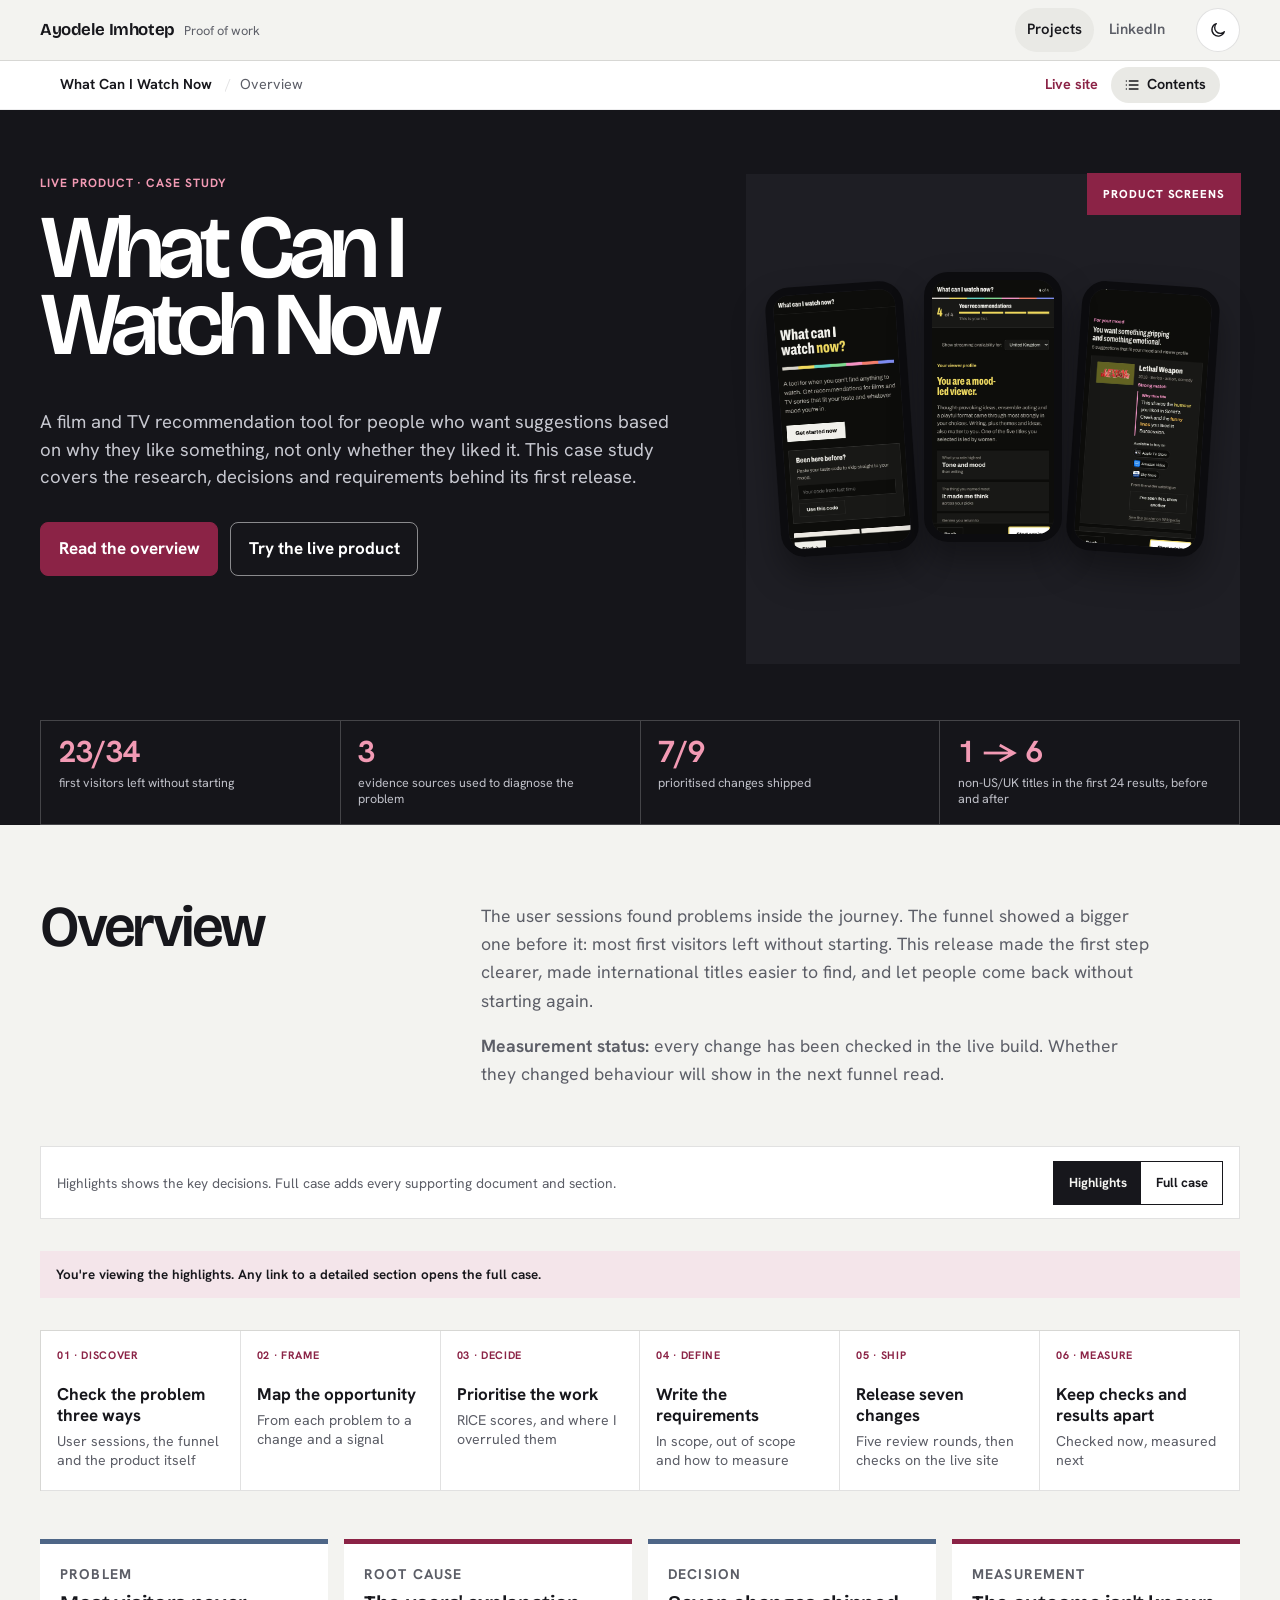
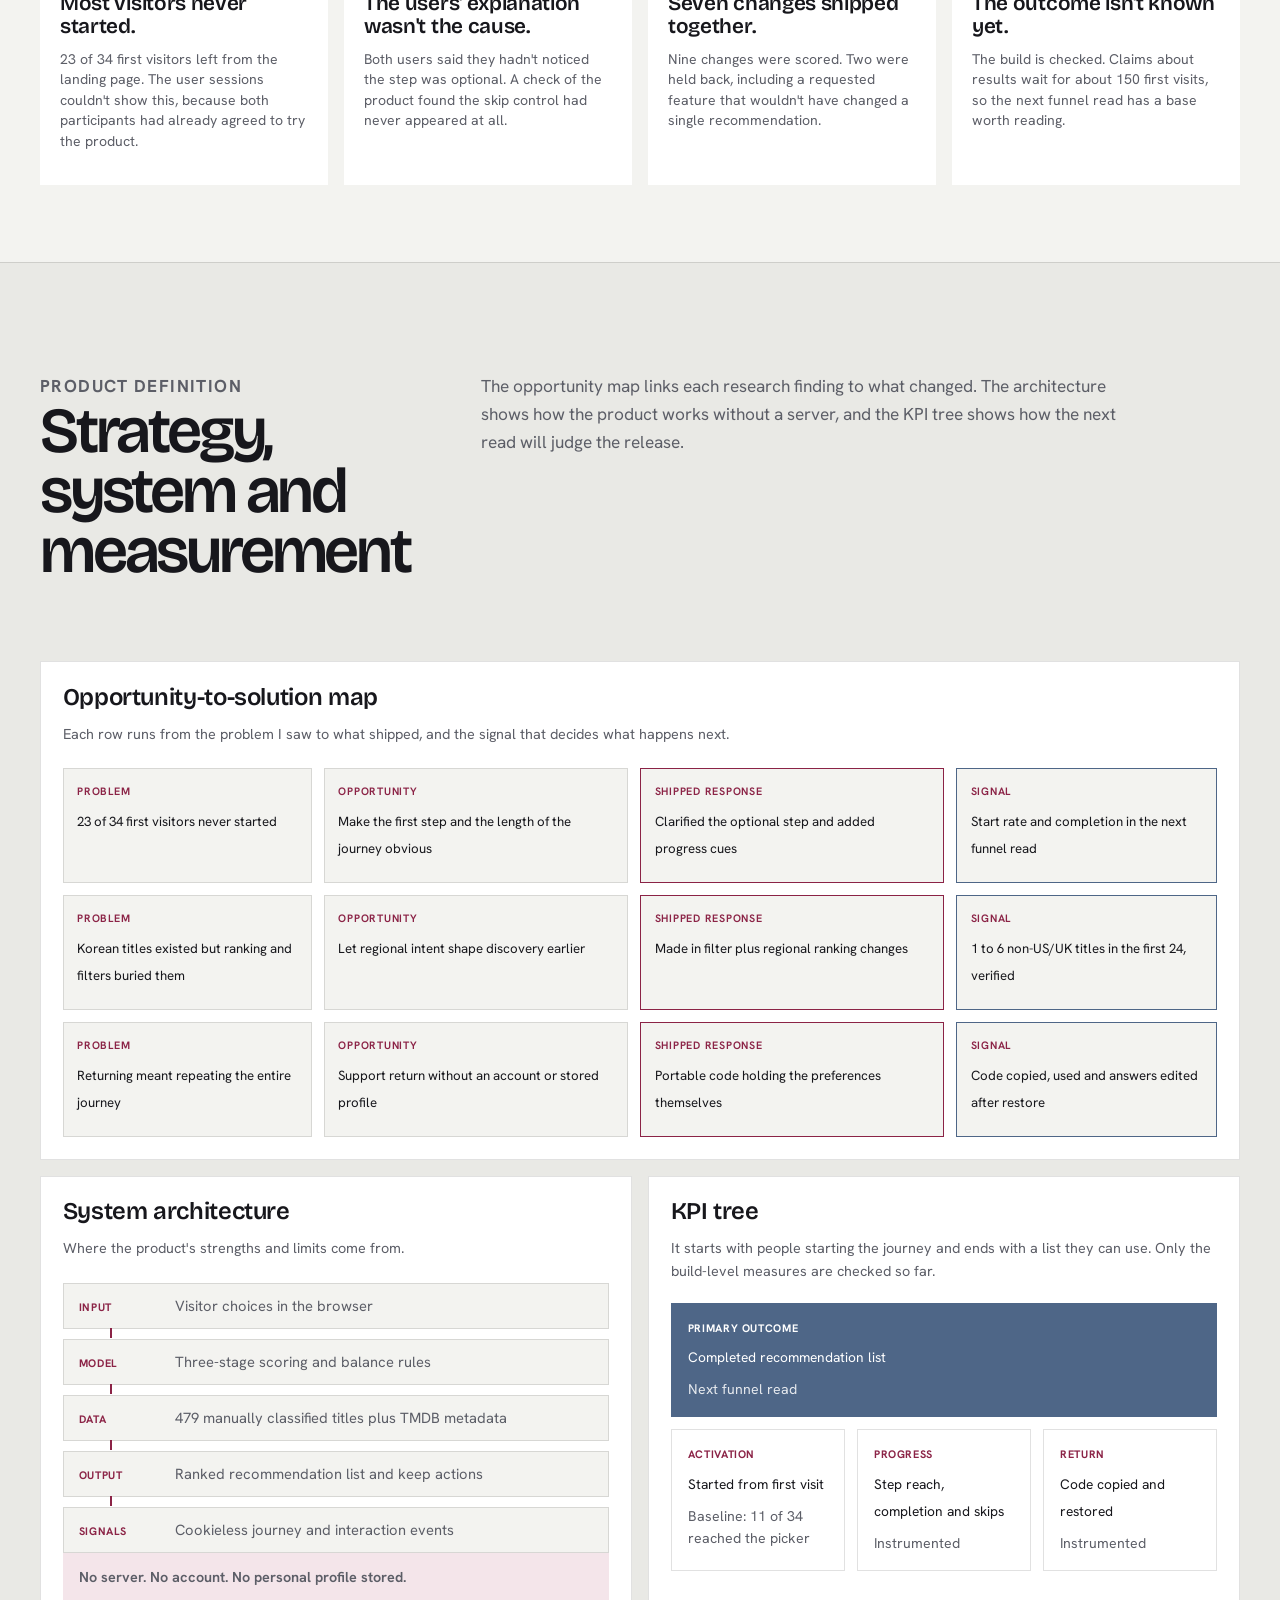
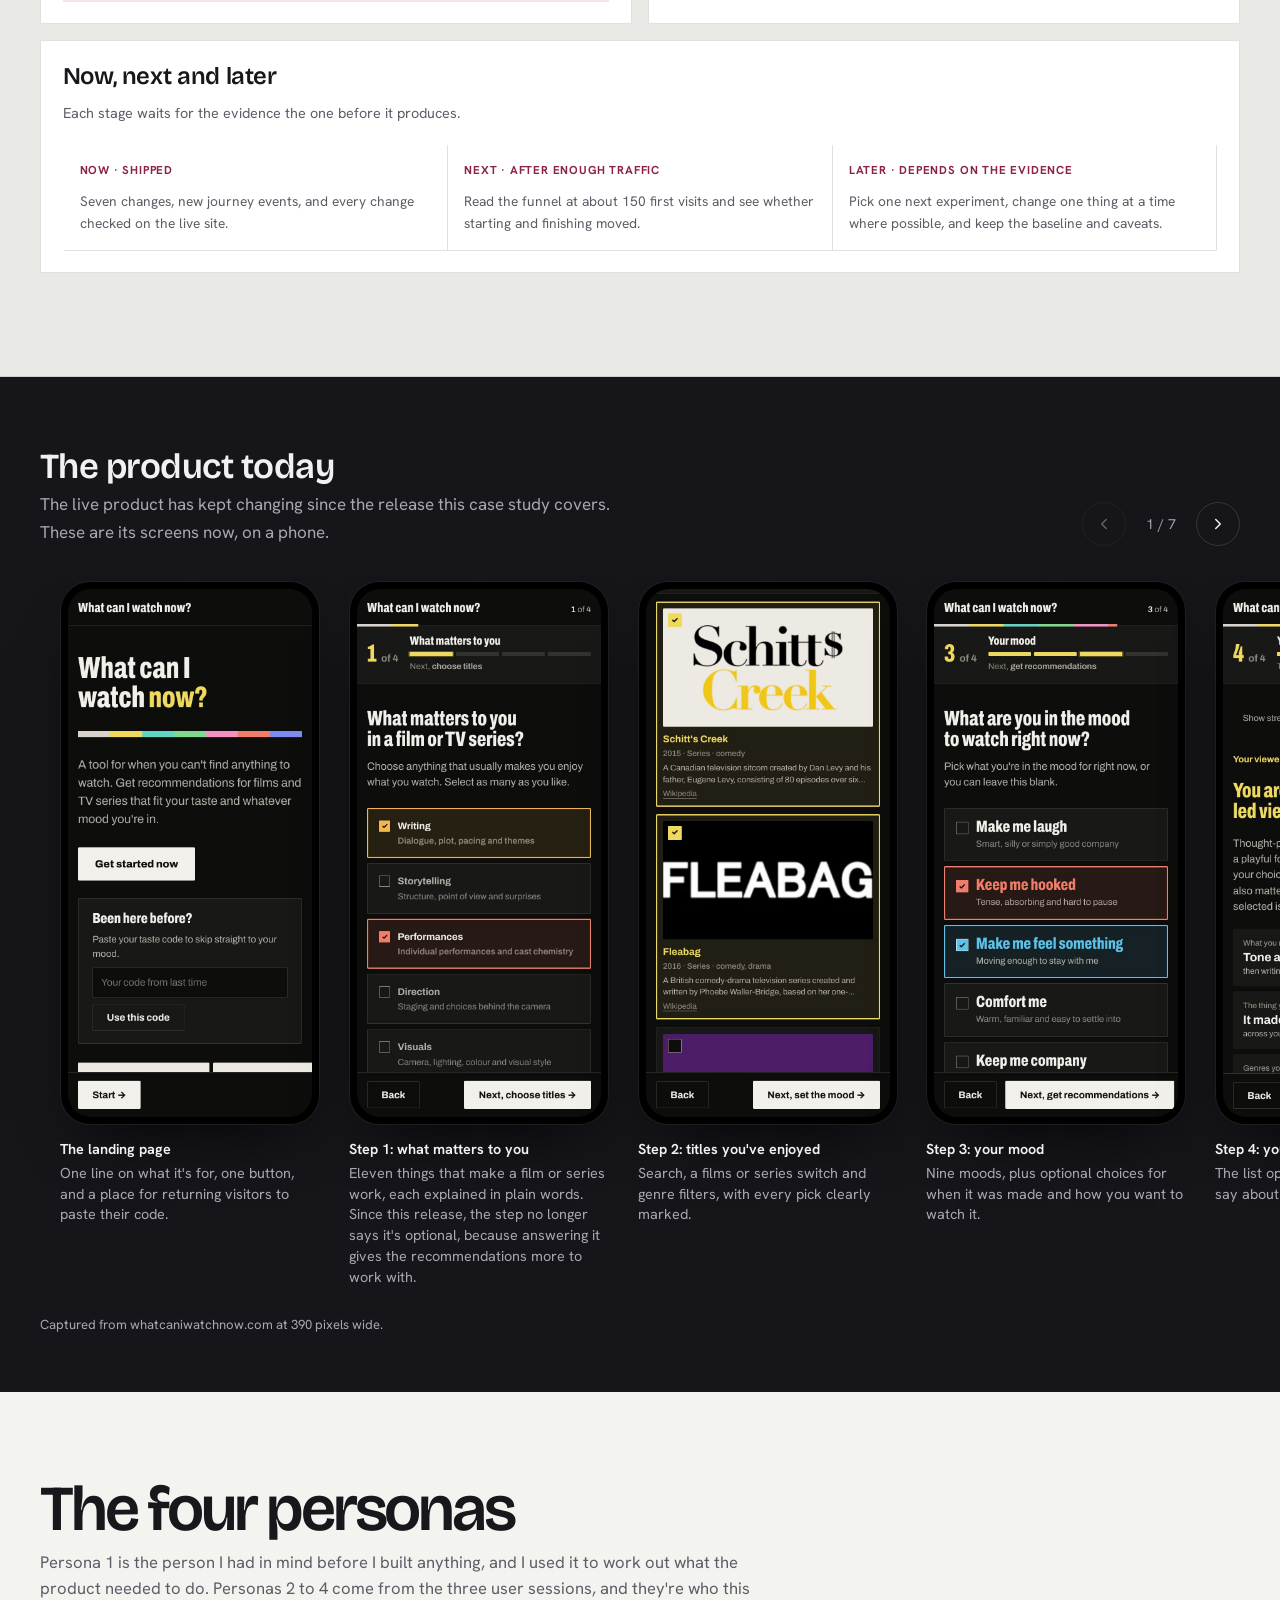
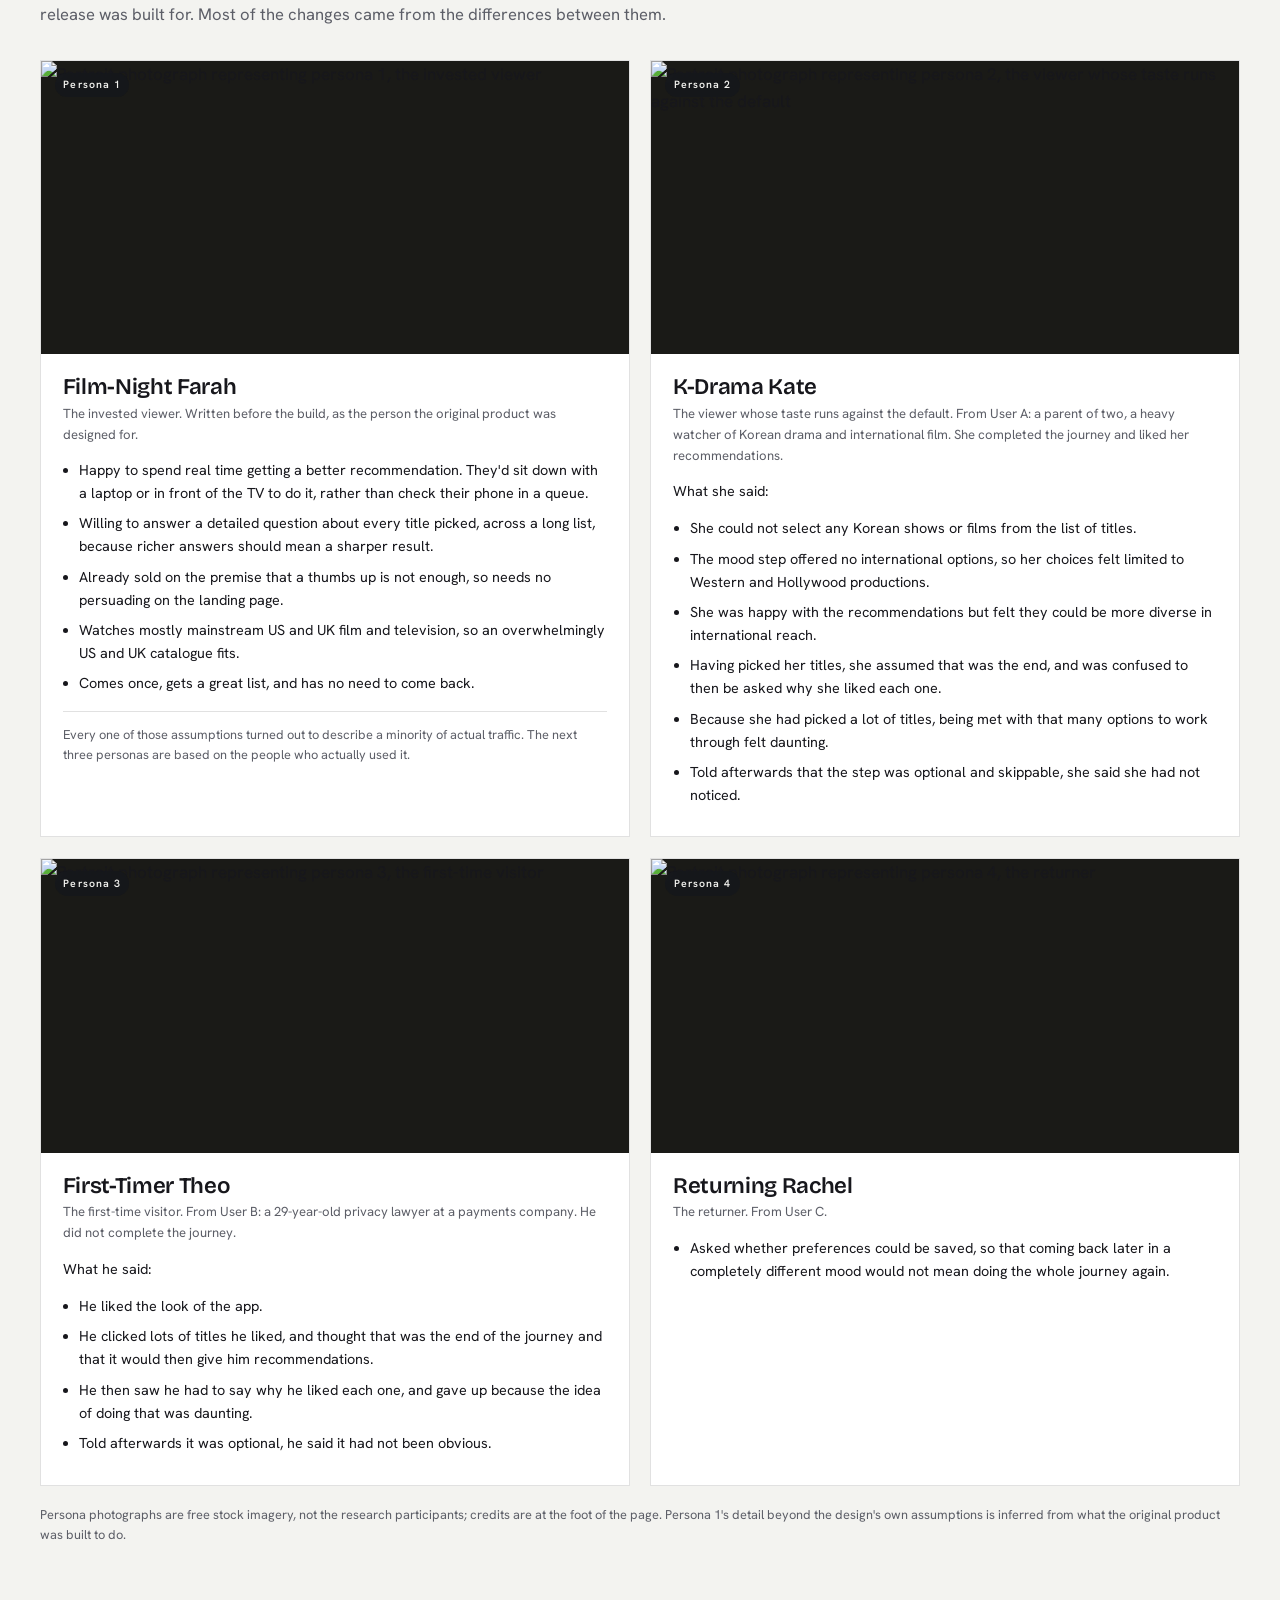
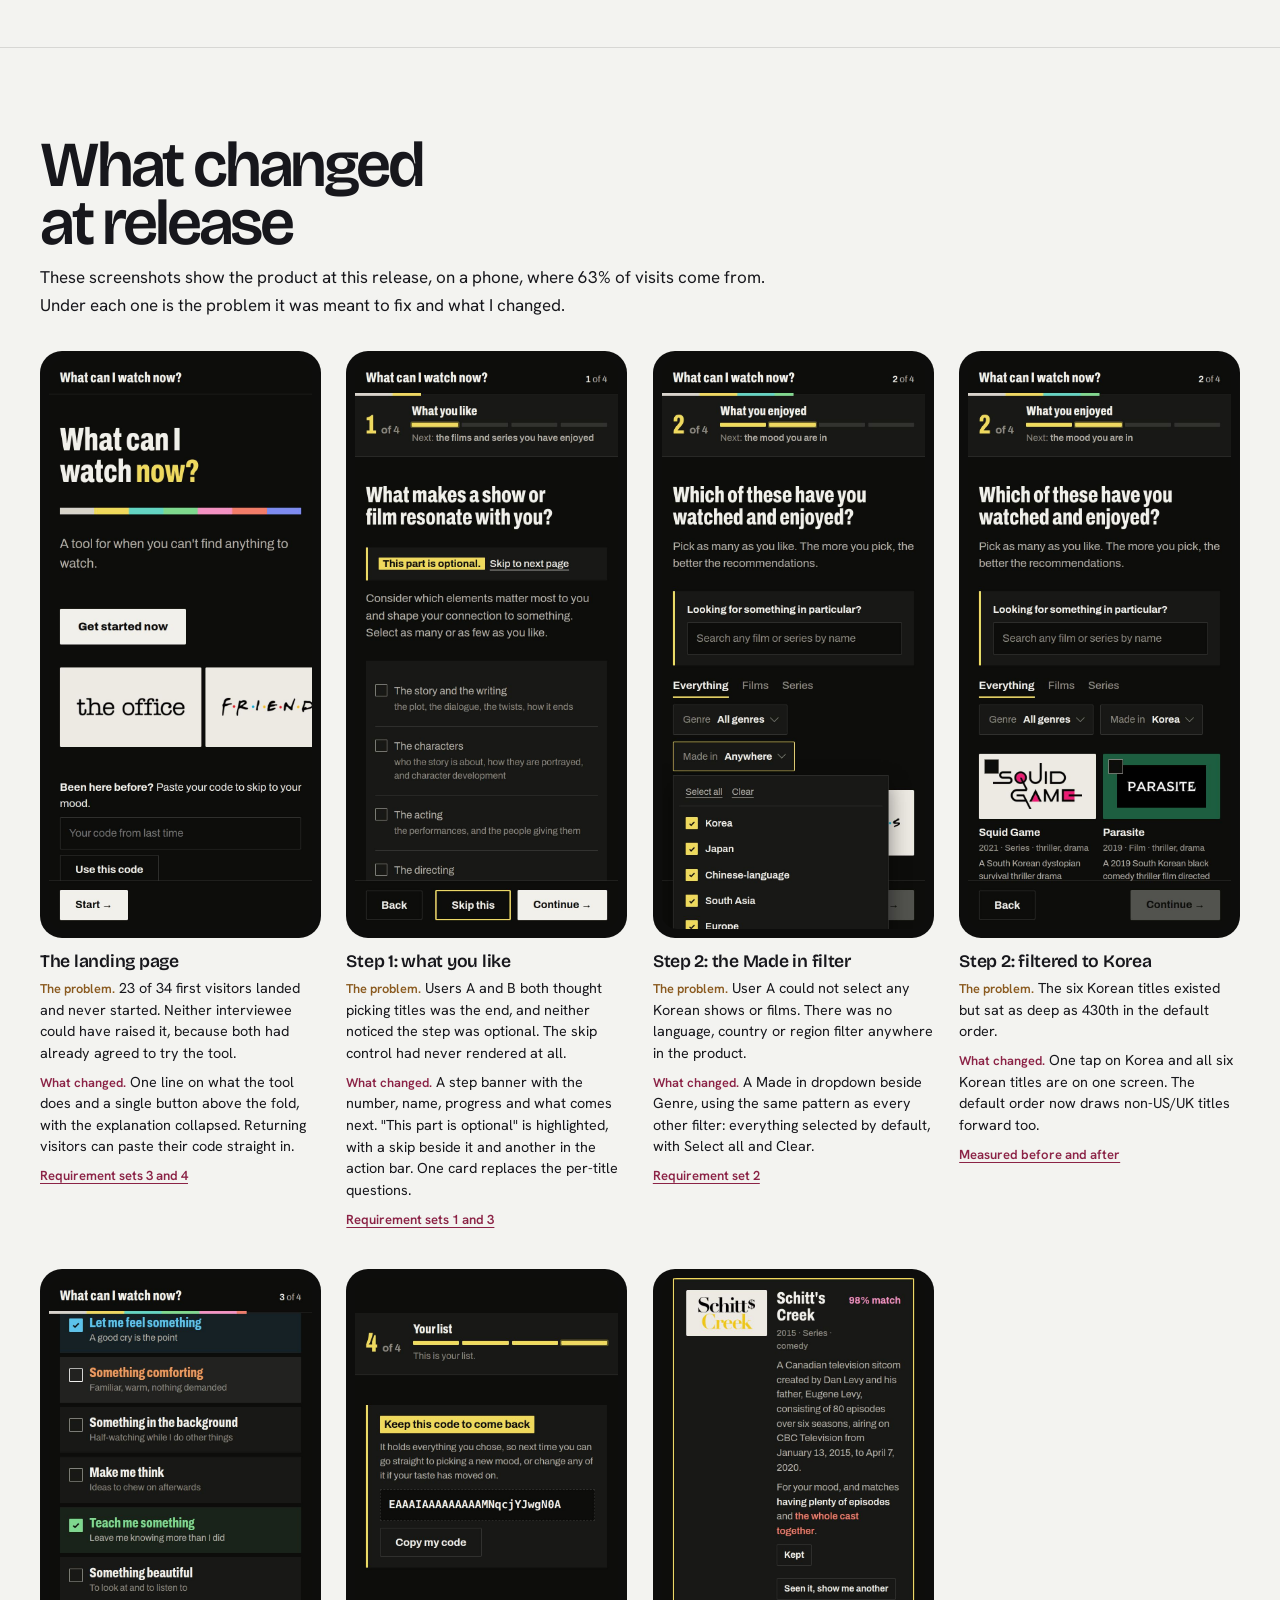
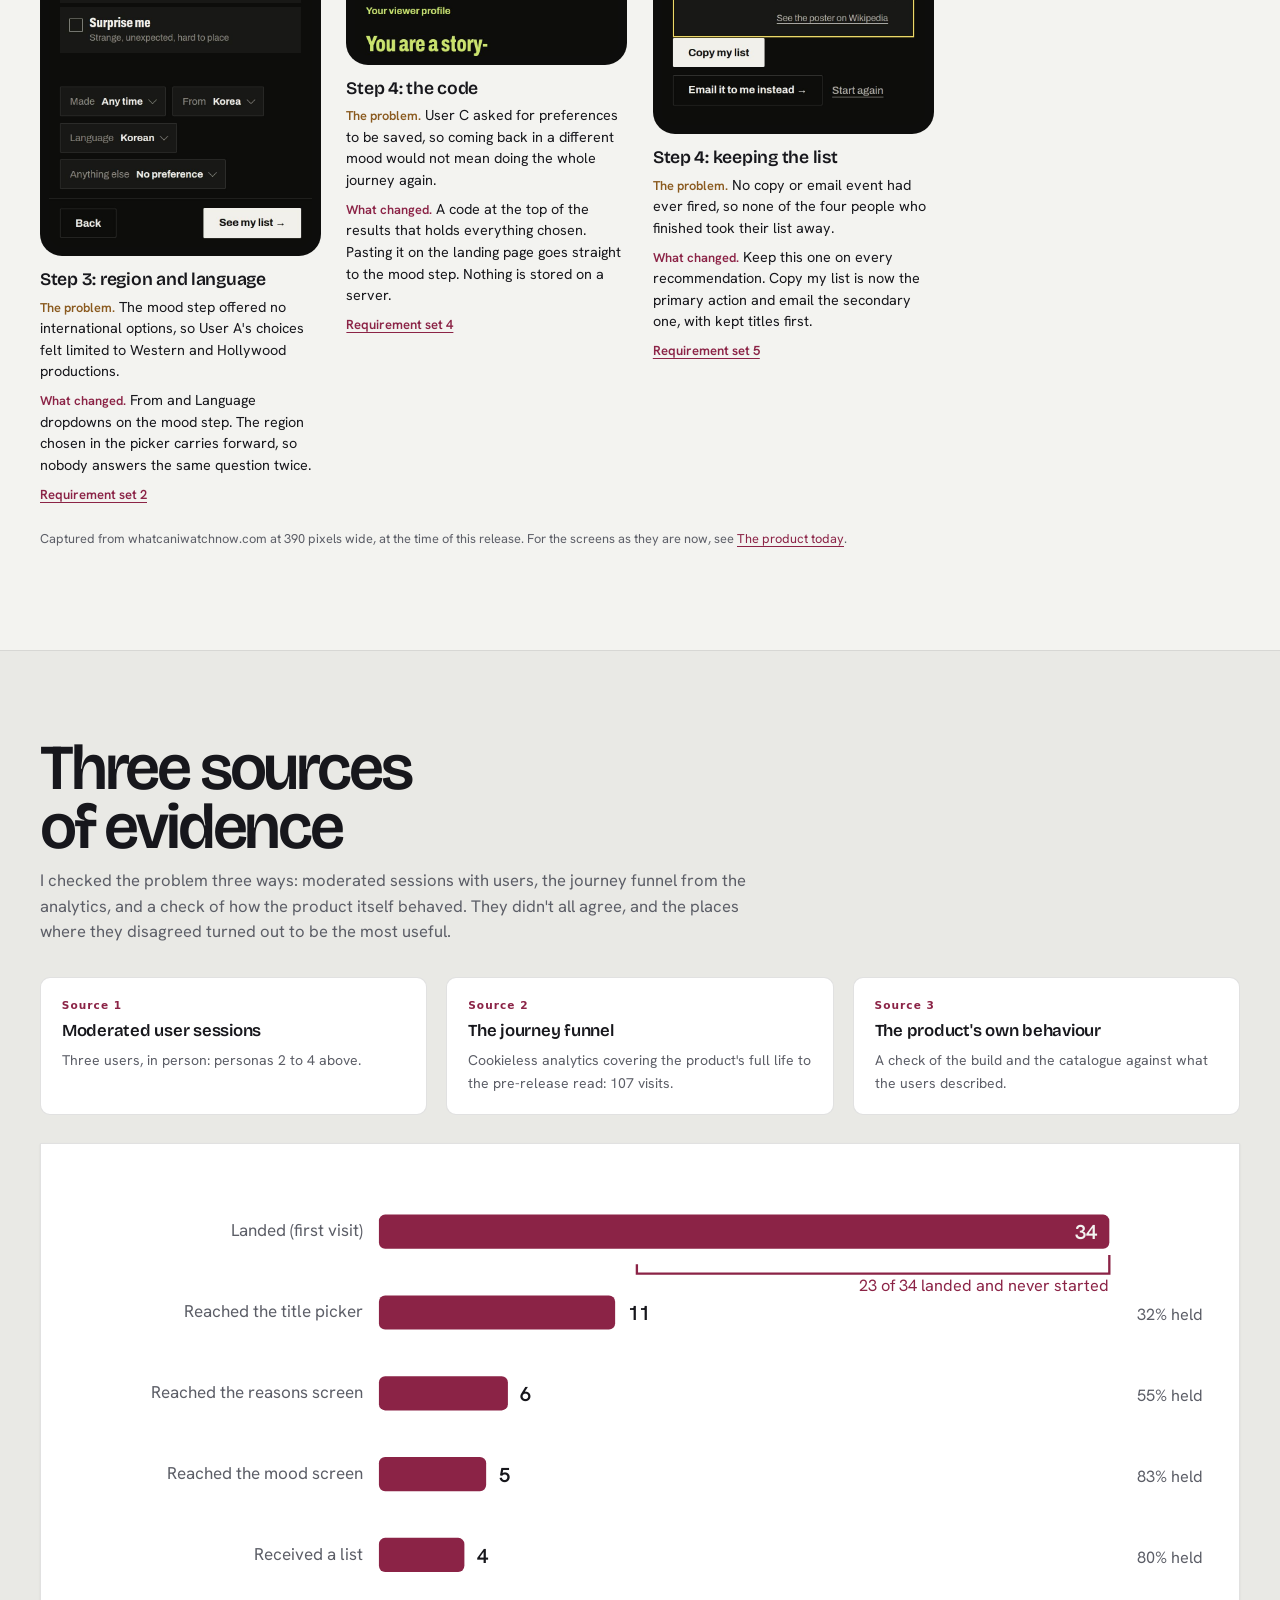
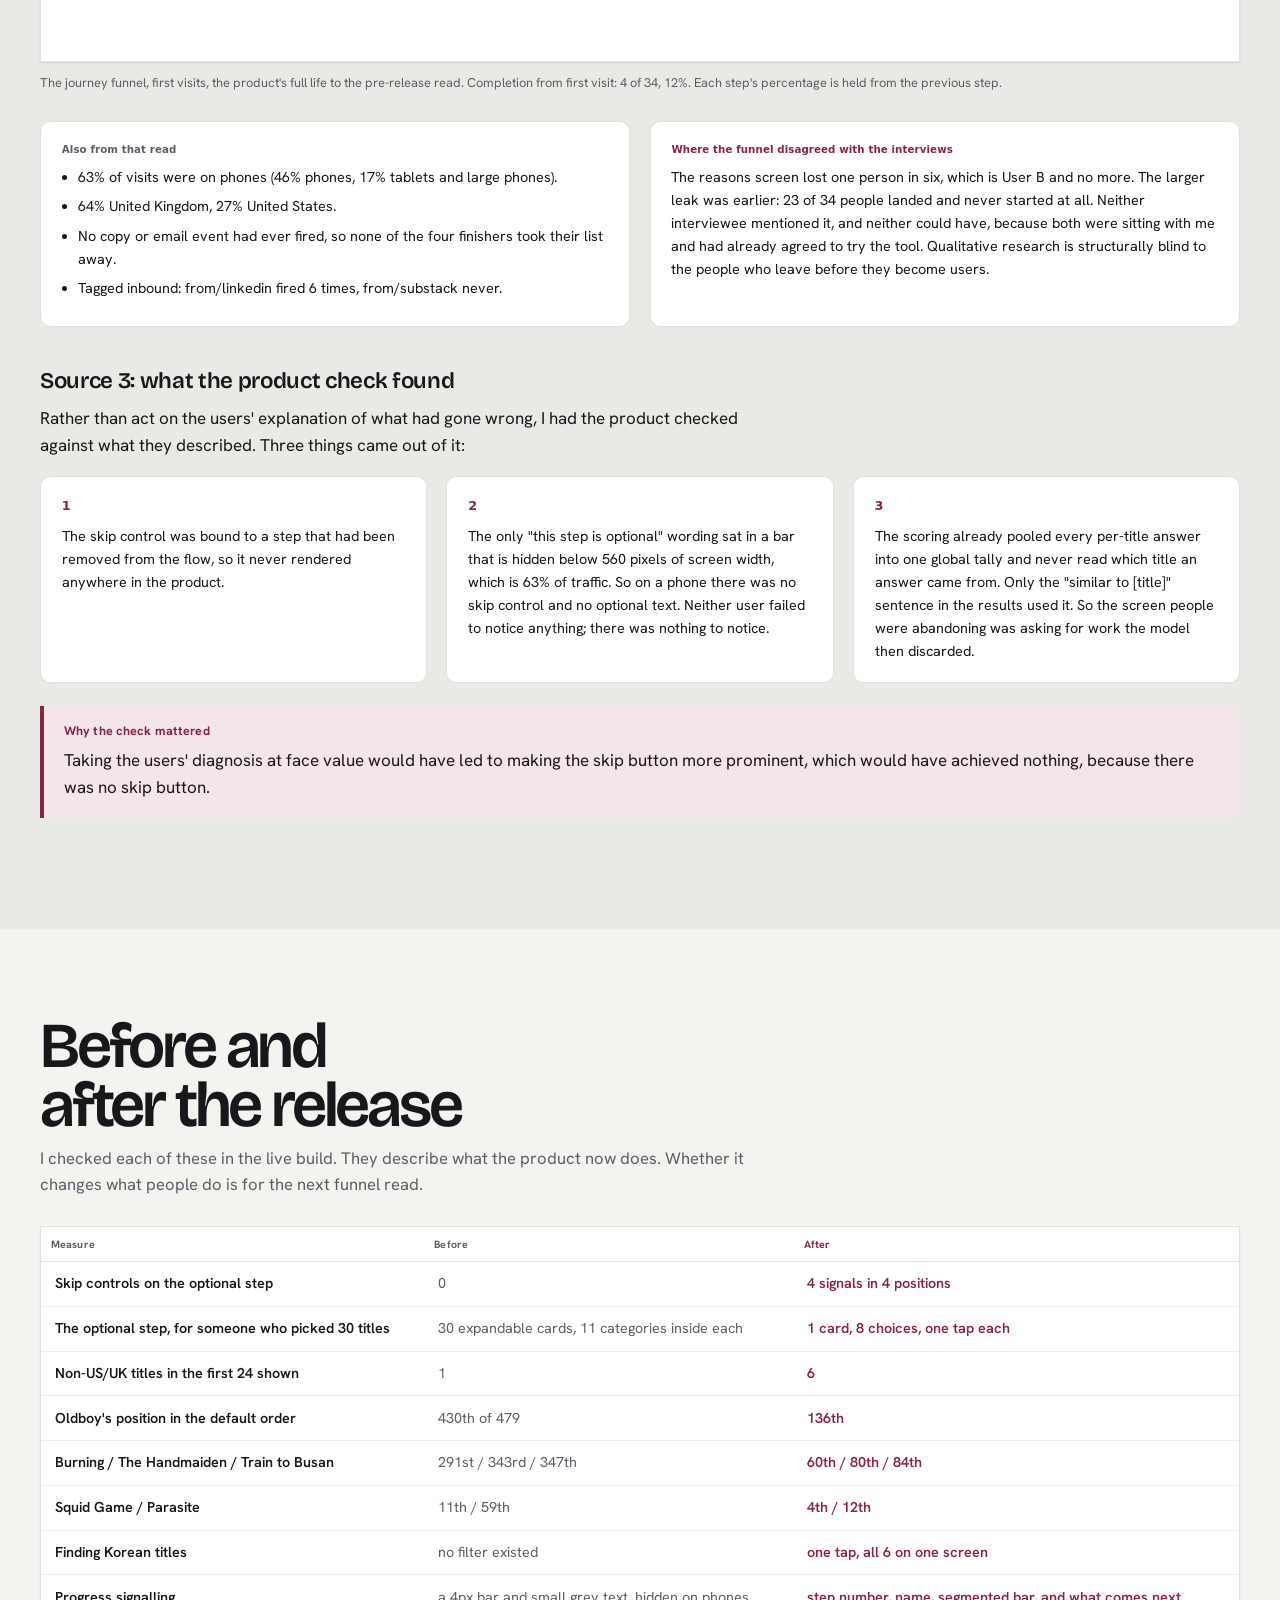
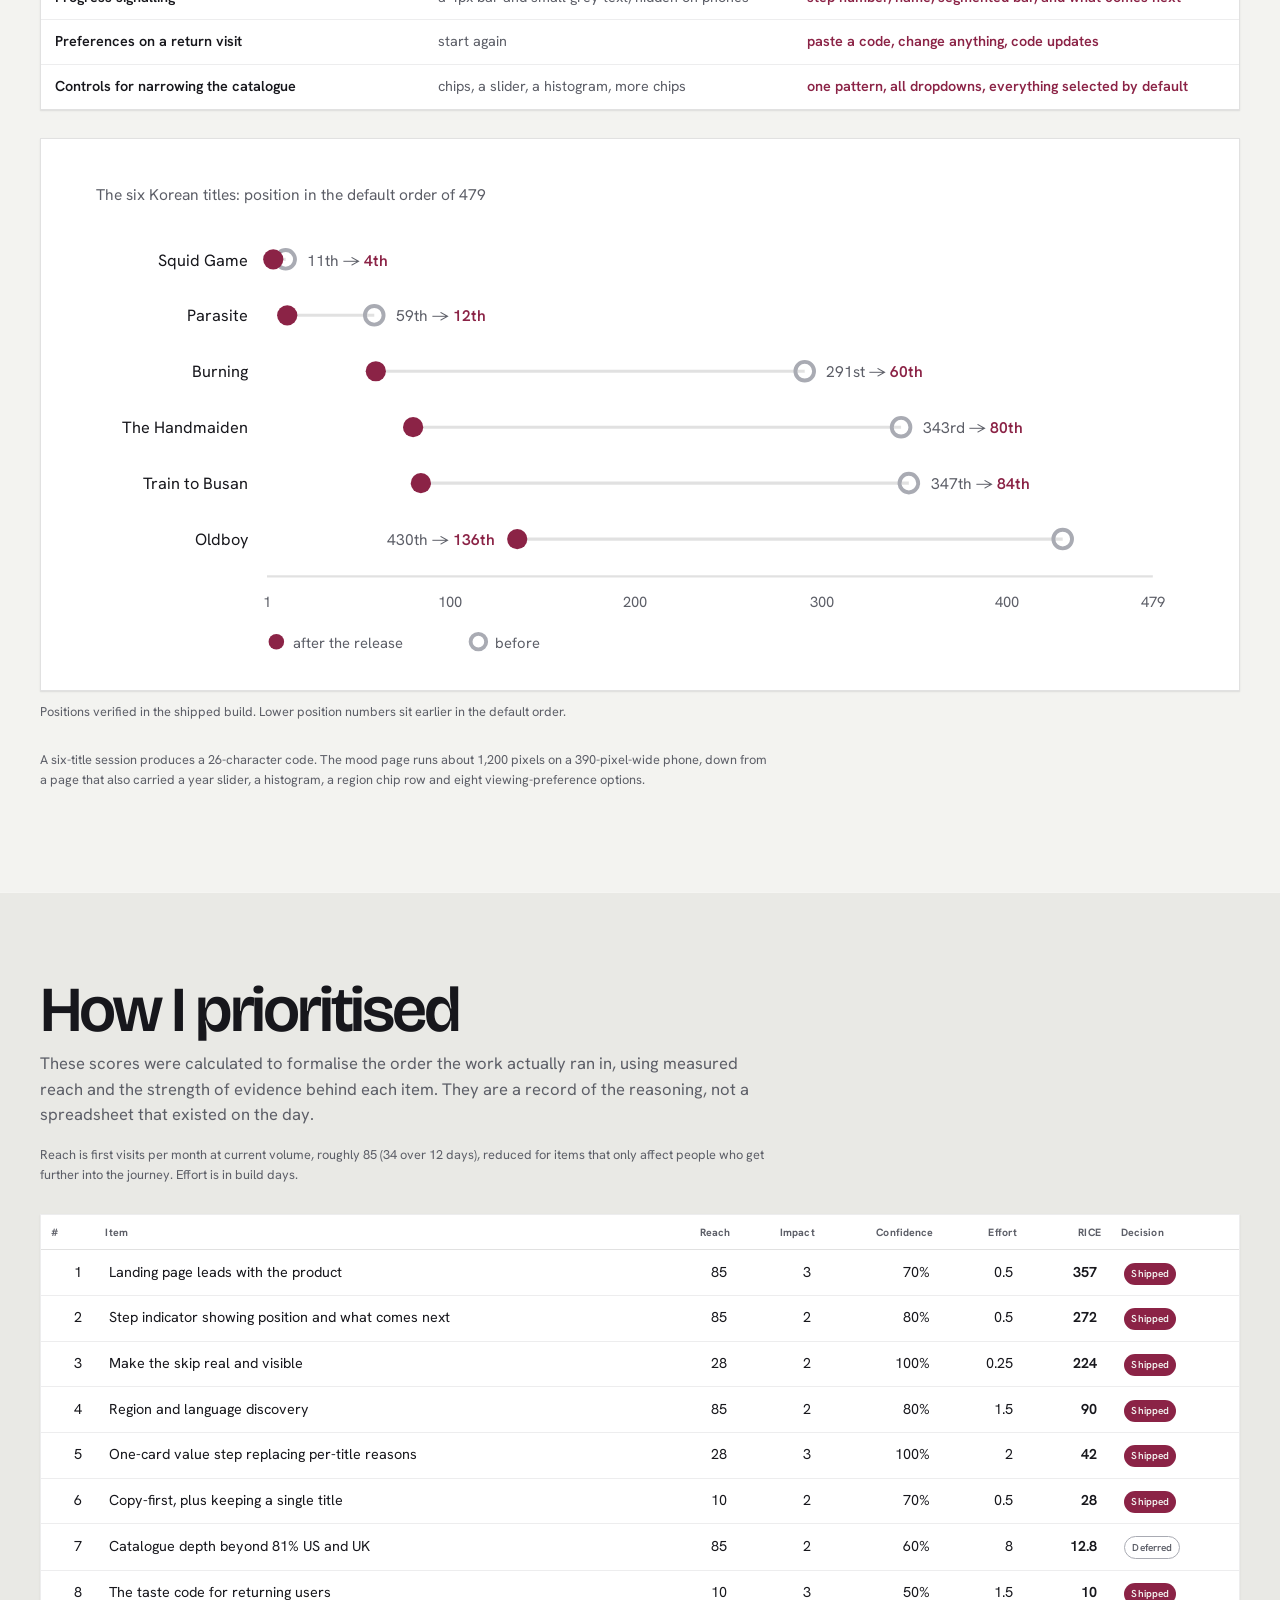
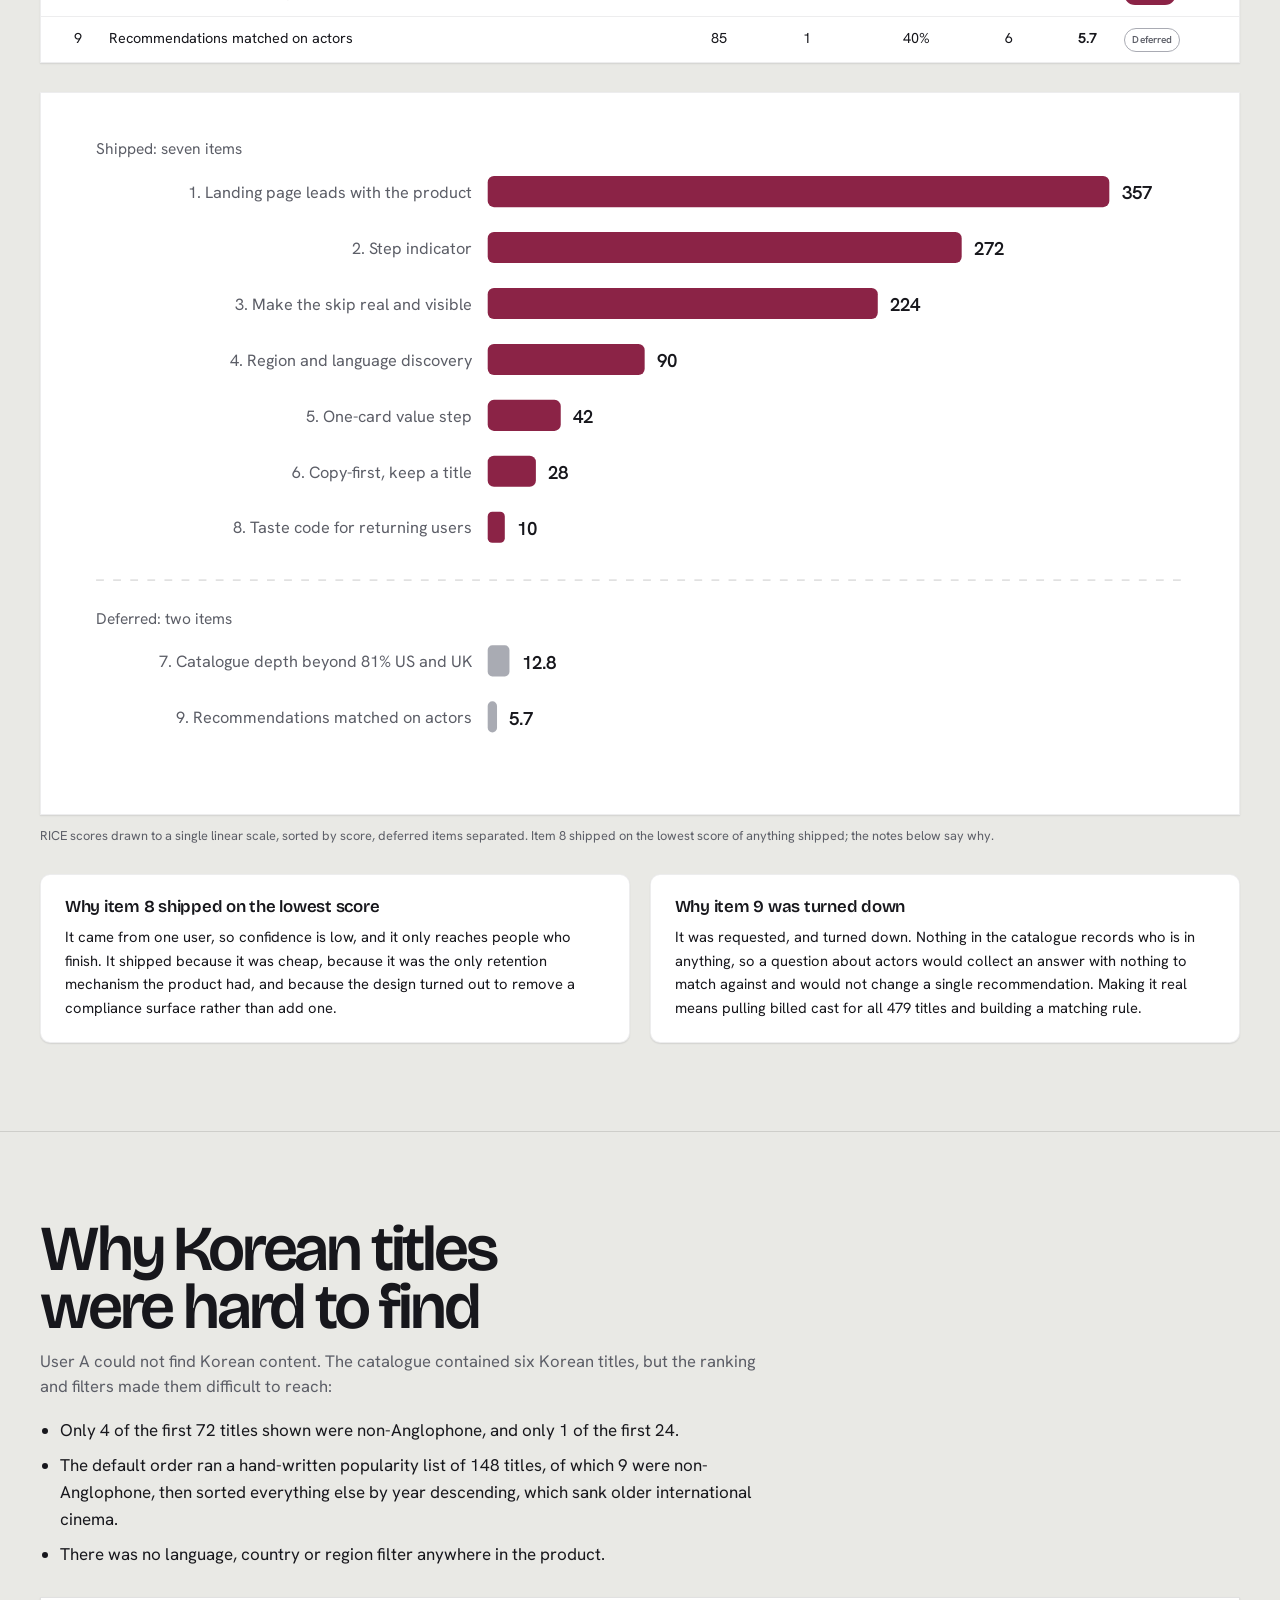
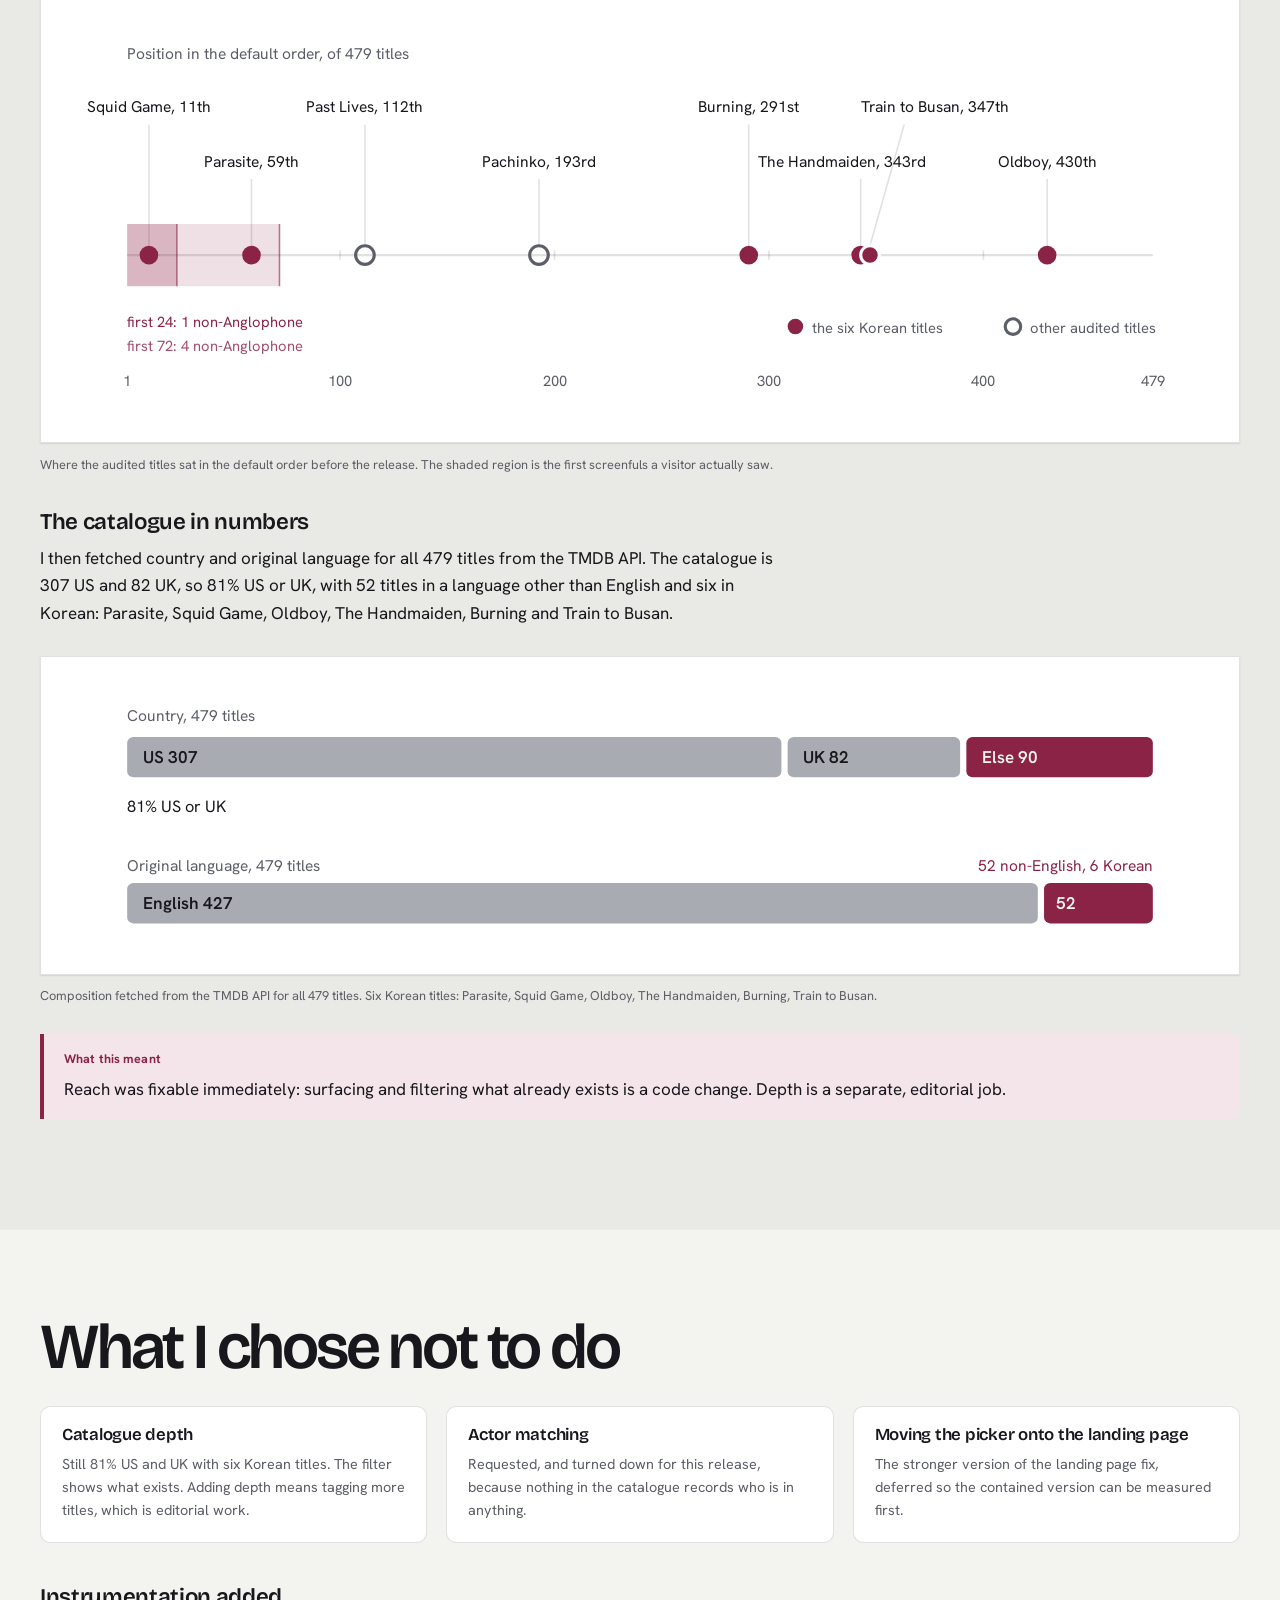
==== portfolio/what-can-i-watch-now.html @ f556a93f "Make browsers load the latest styles" ====
<!doctype html>
<html lang="en-GB">
<head>
<meta charset="utf-8">
<meta name="viewport" content="width=device-width, initial-scale=1, viewport-fit=cover">
<title>What Can I Watch Now, a case study by Ayodele Imhotep</title>
<meta name="description" content="What Can I Watch Now, a film and TV recommendation tool: the research, decisions, requirements and release behind it. A case study by Ayodele Imhotep.">
<script>try{var t=localStorage.getItem('pow-theme');if(t==='dark'||t==='light')document.documentElement.setAttribute('data-theme',t)}catch(e){}</script>
<link rel="preconnect" href="https://fonts.googleapis.com">
<link rel="preconnect" href="https://fonts.gstatic.com" crossorigin>
<link href="https://fonts.googleapis.com/css2?family=Bricolage+Grotesque:opsz,wght@12..96,400..700&family=Hanken+Grotesk:ital,wght@0,300..700;1,300..700&display=swap" rel="stylesheet">
<link rel="stylesheet" href="site.css?v=20261123b">
<link rel="stylesheet" href="redesign.css?v=20261123b">
<link rel="stylesheet" href="refinement.css?v=20261123b">
</head>
<body class="case-page-v2">
<a class="skip-link" href="#main">Skip to content</a>
<header class="site-nav">
  <div class="inner">
    <a class="brand" href="index.html"><span class="brand-name">Ayodele Imhotep</span><span class="brand-tag">Proof of work</span></a>
    <nav class="main-links" aria-label="Main"><a href="work.html" aria-current="page">Projects</a><a href="https://www.linkedin.com/in/ayoimhotep" target="_blank" rel="noopener">LinkedIn</a></nav>
    <button class="theme-toggle" id="themeBtn" type="button" aria-label="Switch colour theme"><svg class="i-sun" viewBox="0 0 24 24" fill="none" stroke="currentColor" stroke-width="1.8" stroke-linecap="round" aria-hidden="true"><circle cx="12" cy="12" r="4.2"/><path d="M12 2.5v2.2M12 19.3v2.2M4.6 4.6l1.6 1.6M17.8 17.8l1.6 1.6M2.5 12h2.2M19.3 12h2.2M4.6 19.4l1.6-1.6M17.8 6.2l1.6-1.6"/></svg><svg class="i-moon" viewBox="0 0 24 24" fill="none" stroke="currentColor" stroke-width="1.8" stroke-linecap="round" stroke-linejoin="round" aria-hidden="true"><path d="M20.5 14.2A8.5 8.5 0 1 1 9.8 3.5a6.8 6.8 0 0 0 10.7 10.7z"/></svg></button>
  </div>
</header>
<div class="case-bar">
  <div class="inner">
    <span class="ct">What Can I Watch Now</span>
    <span class="cur" id="curSection">Overview</span>
    <a class="live" href="https://whatcaniwatchnow.com" target="_blank" rel="noopener">Live site</a>
    <button class="toc-btn" id="tocOpen" type="button" aria-expanded="false" aria-controls="tocPanel"><svg viewBox="0 0 24 24" fill="none" stroke="currentColor" stroke-width="2" stroke-linecap="round" aria-hidden="true"><path d="M8 6h13M8 12h13M8 18h13M3.5 6h.01M3.5 12h.01M3.5 18h.01"/></svg>Contents</button>
  </div>
  <div class="progress" id="readProgress" aria-hidden="true"></div>
</div>
<div class="toc-panel" id="tocPanel" hidden>
  <div class="toc-scrim" data-toc-close></div>
  <aside class="toc-sheet" role="dialog" aria-modal="true" aria-labelledby="tocTitle">
    <header><b id="tocTitle">Contents</b><button class="toc-close" type="button" data-toc-close aria-label="Close contents"><svg viewBox="0 0 24 24" width="18" height="18" fill="none" stroke="currentColor" stroke-width="2" stroke-linecap="round" aria-hidden="true"><path d="M6 6l12 12M18 6L6 18"/></svg></button></header>
    <nav aria-label="Case study sections"><p class="toc-group">Overview</p><ol><li><a href="#glance" data-toc>Overview</a></li><li><a href="#strategy-system" data-toc>Strategy, system and measurement</a></li><li><a href="#today" data-toc>The product today</a></li><li><a href="#personas" data-toc>The four personas</a></li><li><a href="#screens" data-toc>What changed at release</a></li></ol><p class="toc-group">Evidence and decisions</p><ol><li><a href="#validation" data-toc>Three sources of evidence</a></li><li><a href="#beforeafter" data-toc>Before and after</a></li><li><a href="#rice" data-toc>How I prioritised</a></li><li><a href="#process" data-toc>How the release ran</a></li><li><a href="#catalogue" data-toc>Why Korean titles were hard to find</a></li></ol><p class="toc-group">Design</p><ol><li><a href="#wireframes" data-toc>Wireframes</a></li><li><a href="#storyboard" data-toc>Storyboard</a></li></ol><p class="toc-group">Detail</p><ol><li><a href="#product" data-toc>How it works</a></li><li><a href="#constraints" data-toc>Constraints</a></li><li><a href="#discarded" data-toc>A metric I discarded</a></li><li><a href="#shipped" data-toc>Requirements</a></li><li><a href="#scenarios" data-toc>Scenarios</a></li></ol><p class="toc-group">Launch and results</p><ol><li><a href="#gtm" data-toc>Go-to-market</a></li><li><a href="#notdone" data-toc>What I chose not to do</a></li><li><a href="#results" data-toc>Verified changes and next measures</a></li><li><a href="#caveats" data-toc>Caveats</a></li></ol></nav>
  </aside>
</div>
<main id="main">

<header class="case-hero-v2" id="top">
  <div class="wrap">
    <div class="case-hero-grid-v2">
      <div>
        <p class="eyebrow-v2">Live product · Case study</p>
        <h1>What Can I Watch Now</h1>
        <p class="lead-v2">A film and TV recommendation tool for people who want suggestions based on why they like something, not only whether they liked it. This case study covers the research, decisions and requirements behind its first release.</p>
        <div class="home-actions-v2"><a class="button-v2" href="#glance">Read the overview</a><a class="button-v2 secondary" href="https://whatcaniwatchnow.com" target="_blank" rel="noopener">Try the live product</a></div>
      </div>
      <div class="case-poster-v2"><img src="img/wciwn-now-landing.jpg" alt="The What Can I Watch Now landing page on a phone"><img src="img/wciwn-now-profile.jpg" alt="The results page opening with the viewer profile"><img src="img/wciwn-now-recommendations.jpg" alt="A recommendation card explaining why the title fits"></div>
    </div>
    <div class="case-summary-strip-v2">
      <div><b>23/34</b><span>first visitors left without starting</span></div>
      <div><b>3</b><span>evidence sources used to diagnose the problem</span></div>
      <div><b>7/9</b><span>prioritised changes shipped</span></div>
      <div><b>1 → 6</b><span>non-US/UK titles in the first 24 results, before and after</span></div>
    </div>
  </div>
</header>

<section class="case-dashboard-v2" id="glance">
  <div class="wrap">
    <div class="case-dashboard-head-v2"><h2>Overview</h2><div><p>The user sessions found problems inside the journey. The funnel showed a bigger one before it: most first visitors left without starting. This release made the first step clearer, made international titles easier to find, and let people come back without starting again.</p><p><strong>Measurement status:</strong> every change has been checked in the live build. Whether they changed behaviour will show in the next funnel read.</p></div></div>

    <div class="mode-panel-v2" aria-label="Case study reading mode">
      <p id="modeDescription">Highlights shows the key decisions. Full case adds every supporting document and section.</p>
      <div class="mode-switch-v2"><button class="mode-btn" id="modeHighlights" type="button" aria-pressed="true">Highlights</button><button class="mode-btn" id="modeFull" type="button" aria-pressed="false">Full case</button></div>
    </div>
    <p class="mode-note-v2" id="modeNote">You're viewing the highlights. Any link to a detailed section opens the full case.</p>

    <nav class="evidence-map-v2" aria-label="Evidence trail">
      <a href="#validation"><b>01 · Discover</b><span>Check the problem three ways</span><small>User sessions, the funnel and the product itself</small></a>
      <a href="#strategy-system"><b>02 · Frame</b><span>Map the opportunity</span><small>From each problem to a change and a signal</small></a>
      <a href="#rice"><b>03 · Decide</b><span>Prioritise the work</span><small>RICE scores, and where I overruled them</small></a>
      <a href="#shipped"><b>04 · Define</b><span>Write the requirements</span><small>In scope, out of scope and how to measure</small></a>
      <a href="#screens"><b>05 · Ship</b><span>Release seven changes</span><small>Five review rounds, then checks on the live site</small></a>
      <a href="#results"><b>06 · Measure</b><span>Keep checks and results apart</span><small>Checked now, measured next</small></a>
    </nav>

    <div class="brief-grid-v2">
      <article class="brief-card-v2"><p class="label-v2">Problem</p><h3>Most visitors never started.</h3><p>23 of 34 first visitors left from the landing page. The user sessions couldn't show this, because both participants had already agreed to try the product.</p></article>
      <article class="brief-card-v2"><p class="label-v2">Root cause</p><h3>The users' explanation wasn't the cause.</h3><p>Both users said they hadn't noticed the step was optional. A check of the product found the skip control had never appeared at all.</p></article>
      <article class="brief-card-v2"><p class="label-v2">Decision</p><h3>Seven changes shipped together.</h3><p>Nine changes were scored. Two were held back, including a requested feature that wouldn't have changed a single recommendation.</p></article>
      <article class="brief-card-v2"><p class="label-v2">Measurement</p><h3>The outcome isn't known yet.</h3><p>The build is checked. Claims about results wait for about 150 first visits, so the next funnel read has a base worth reading.</p></article>
    </div>
  </div>
</section>

<section class="artifact-lab-v2" id="strategy-system">
  <div class="wrap">
    <div class="section-heading-v2"><div><p class="eyebrow-v2">Product definition</p><h2>Strategy, system and measurement</h2></div><p>The opportunity map links each research finding to what changed. The architecture shows how the product works without a server, and the KPI tree shows how the next read will judge the release.</p></div>
    <div class="strategy-grid-v2">
      <article class="diagram-v2 wide">
        <h3>Opportunity-to-solution map</h3><p>Each row runs from the problem I saw to what shipped, and the signal that decides what happens next.</p>
        <div class="tree-v2">
          <div class="tree-node-v2"><strong>Problem</strong><span>23 of 34 first visitors never started</span></div><div class="tree-node-v2"><strong>Opportunity</strong><span>Make the first step and the length of the journey obvious</span></div><div class="tree-node-v2 solution"><strong>Shipped response</strong><span>Clarified the optional step and added progress cues</span></div><div class="tree-node-v2 signal"><strong>Signal</strong><span>Start rate and completion in the next funnel read</span></div>
          <div class="tree-node-v2"><strong>Problem</strong><span>Korean titles existed but ranking and filters buried them</span></div><div class="tree-node-v2"><strong>Opportunity</strong><span>Let regional intent shape discovery earlier</span></div><div class="tree-node-v2 solution"><strong>Shipped response</strong><span>Made in filter plus regional ranking changes</span></div><div class="tree-node-v2 signal"><strong>Signal</strong><span>1 to 6 non-US/UK titles in the first 24, verified</span></div>
          <div class="tree-node-v2"><strong>Problem</strong><span>Returning meant repeating the entire journey</span></div><div class="tree-node-v2"><strong>Opportunity</strong><span>Support return without an account or stored profile</span></div><div class="tree-node-v2 solution"><strong>Shipped response</strong><span>Portable code holding the preferences themselves</span></div><div class="tree-node-v2 signal"><strong>Signal</strong><span>Code copied, used and answers edited after restore</span></div>
        </div>
      </article>

      <article class="diagram-v2">
        <h3>System architecture</h3><p>Where the product's strengths and limits come from.</p>
        <div class="arch-v2"><div class="arch-node-v2"><b>Input</b><span>Visitor choices in the browser</span></div><div class="arch-node-v2"><b>Model</b><span>Three-stage scoring and balance rules</span></div><div class="arch-node-v2"><b>Data</b><span>479 manually classified titles plus TMDB metadata</span></div><div class="arch-node-v2"><b>Output</b><span>Ranked recommendation list and keep actions</span></div><div class="arch-node-v2"><b>Signals</b><span>Cookieless journey and interaction events</span></div></div>
        <p class="mode-note-v2">No server. No account. No personal profile stored.</p>
      </article>

      <article class="diagram-v2">
        <h3>KPI tree</h3><p>It starts with people starting the journey and ends with a list they can use. Only the build-level measures are checked so far.</p>
        <div class="kpi-v2"><div><b>Primary outcome</b><span>Completed recommendation list</span><small>Next funnel read</small></div><div><b>Activation</b><span>Started from first visit</span><small>Baseline: 11 of 34 reached the picker</small></div><div><b>Progress</b><span>Step reach, completion and skips</span><small>Instrumented</small></div><div><b>Return</b><span>Code copied and restored</span><small>Instrumented</small></div></div>
      </article>

      <article class="diagram-v2 wide">
        <h3>Now, next and later</h3><p>Each stage waits for the evidence the one before it produces.</p>
        <div class="roadmap-v2"><div><b>Now · shipped</b><p>Seven changes, new journey events, and every change checked on the live site.</p></div><div><b>Next · after enough traffic</b><p>Read the funnel at about 150 first visits and see whether starting and finishing moved.</p></div><div><b>Later · depends on the evidence</b><p>Pick one next experiment, change one thing at a time where possible, and keep the baseline and caveats.</p></div></div>
      </article>
    </div>
  </div>
</section>

<section class="sec" id="glance-detail" data-detail-section hidden>
  <div class="wrap">
    <h2>Two-minute summary</h2>
    <p class="measure lead">Start with the four findings below. Each links to the evidence and decision behind it. Every number on this page was measured or checked in the live build; none is a forecast.</p>

    <dl class="ctx">
      <div><dt>My role</dt><dd>Everything from the research to the requirements, including the product design and the data. I directed the build and tested it before release (<a href="#product">how it was built</a>).</dd></div>
      <div><dt>Timeline</dt><dd>The user sessions and the funnel read came first. The changes then went through five rounds of review and were all released together, on the same day.</dd></div>
      <div><dt>Team</dt><dd>Just me, with three research participants.</dd></div>
      <div><dt>Tools</dt><dd>Cookieless analytics (GoatCounter), Cloudflare Pages and its analytics, the TMDB API, and headless-browser testing.</dd></div>
    </dl>

    <div class="glance-grid">
      <a class="gcard" href="#validation">
        <div class="gn">23 of 34</div>
        <div class="gl">first-time visitors left without starting. The interviews couldn't have shown me this, because both people had already agreed to try it. The funnel did.</div>
        <div class="gs">Problem validation</div>
      </a>
      <a class="gcard" href="#catalogue">
        <div class="gn">1 to 6</div>
        <div class="gl">non-Anglophone titles in the first 24 shown. A user told me there was no Korean content. There were six Korean titles, but the ranking buried them.</div>
        <div class="gs">The catalogue finding</div>
      </a>
      <a class="gcard" href="#beforeafter">
        <div class="gn">30 to 1</div>
        <div class="gl">question cards for someone who picked 30 titles. Now there is one card with eight choices, because the model was discarding the repeated answers anyway.</div>
        <div class="gs">Measured before and after</div>
      </a>
      <a class="gcard" href="#rice">
        <div class="gn">7 of 9</div>
        <div class="gl">prioritised changes shipped. I held two back and explain why, including one a user asked for that wouldn't have changed a single recommendation.</div>
        <div class="gs">Prioritisation</div>
      </a>
    </div>

    <h3 style="margin-top:2.6rem">Skills in this case study</h3>
    <div class="skillchips">
      <a href="#validation">User research</a>
      <a href="#validation">Funnel analytics</a>
      <a href="#discarded">Data integrity</a>
      <a href="#catalogue">Root-cause analysis</a>
      <a href="#rice">RICE prioritisation</a>
      <a href="#shipped">Requirements writing</a>
      <a href="#notdone">Scope control</a>
      <a href="#gtm">Go-to-market</a>
      <a href="#notdone">Instrumentation</a>
      <a href="#shipped">Privacy by design</a>
      <a href="#wireframes">UX and wireframing</a>
      <a href="#caveats">Measurement</a>
    </div>
    <h3 style="margin-top:2.2rem">Working documents</h3>
    <ul class="artefacts">
      <li><a href="#personas">Personas</a><span>one initial, three from research</span></li>
      <li><a href="#screens">Product screenshots</a><span>each mapped to a pain point</span></li>
      <li><a href="#validation">Funnel analysis</a><span>five steps, first visits</span></li>
      <li><a href="#rice">Prioritisation matrix</a><span>RICE, nine items</span></li>
      <li><a href="#process">Release log</a><span>five review rounds</span></li>
      <li><a href="#shipped">Requirements (PRD)</a><span>five requirement sets</span></li>
      <li><a href="#wireframes">Wireframes</a><span>three phone screens</span></li>
      <li><a href="#storyboard">Storyboard</a><span>four frames</span></li>
      <li><a href="#gtm">Go-to-market plan</a><span>baselines and targets</span></li>
      <li><a href="#notdone">Instrumentation plan</a><span>events added</span></li>
    </ul>

  </div>
</section>

<section class="gallery-band" id="today" aria-labelledby="today-title">
  <div class="wrap gallery-head">
    <div>
      <h2 id="today-title">The product today</h2>
      <p>The live product has kept changing since the release this case study covers. These are its screens now, on a phone.</p>
    </div>
    <div class="gallery-controls">
      <button class="g-btn" type="button" data-gallery-prev aria-label="Previous screen"><svg viewBox="0 0 24 24" fill="none" stroke="currentColor" stroke-width="2" stroke-linecap="round" stroke-linejoin="round" aria-hidden="true"><path d="M15 6l-6 6 6 6"/></svg></button>
      <span class="count" data-gallery-count aria-live="polite">1 / 7</span>
      <button class="g-btn" type="button" data-gallery-next aria-label="Next screen"><svg viewBox="0 0 24 24" fill="none" stroke="currentColor" stroke-width="2" stroke-linecap="round" stroke-linejoin="round" aria-hidden="true"><path d="M9 6l6 6-6 6"/></svg></button>
    </div>
  </div>
  <div class="gallery" data-gallery tabindex="0" role="region" aria-label="Screens from the live product. Use the arrow keys to move through them.">
      <a class="g-item" href="https://whatcaniwatchnow.com" target="_blank" rel="noopener">
        <figure style="margin:0">
          <div class="g-phone"><img src="img/wciwn-now-landing.jpg" alt="The landing page on a phone: the product name, one line on what it does, a Get started now button and a box to paste a code from last time." loading="eager" width="390" height="844" draggable="false"></div>
          <figcaption><b>The landing page</b>One line on what it's for, one button, and a place for returning visitors to paste their code.</figcaption>
        </figure><span class="visually-hidden"> (opens the live product in a new tab)</span>
      </a>
      <a class="g-item" href="https://whatcaniwatchnow.com" target="_blank" rel="noopener">
        <figure style="margin:0">
          <div class="g-phone"><img src="img/wciwn-now-what-matters.jpg" alt="Step 1 of 4 on a phone, What matters to you, with Writing and Performances selected from a list of categories, each with a short explanation." loading="eager" width="390" height="844" draggable="false"></div>
          <figcaption><b>Step 1: what matters to you</b>Eleven things that make a film or series work, each explained in plain words. Since this release, the step no longer says it's optional, because answering it gives the recommendations more to work with.</figcaption>
        </figure><span class="visually-hidden"> (opens the live product in a new tab)</span>
      </a>
      <a class="g-item" href="https://whatcaniwatchnow.com" target="_blank" rel="noopener">
        <figure style="margin:0">
          <div class="g-phone"><img src="img/wciwn-now-titles.jpg" alt="Step 2 of 4 on a phone: title cards for Schitt's Creek and Fleabag, both marked as selected." loading="eager" width="390" height="844" draggable="false"></div>
          <figcaption><b>Step 2: titles you've enjoyed</b>Search, a films or series switch and genre filters, with every pick clearly marked.</figcaption>
        </figure><span class="visually-hidden"> (opens the live product in a new tab)</span>
      </a>
      <a class="g-item" href="https://whatcaniwatchnow.com" target="_blank" rel="noopener">
        <figure style="margin:0">
          <div class="g-phone"><img src="img/wciwn-now-mood.jpg" alt="Step 3 of 4 on a phone: mood options, with Keep me hooked and Make me feel something selected." loading="lazy" width="390" height="844" draggable="false"></div>
          <figcaption><b>Step 3: your mood</b>Nine moods, plus optional choices for when it was made and how you want to watch it.</figcaption>
        </figure><span class="visually-hidden"> (opens the live product in a new tab)</span>
      </a>
      <a class="g-item" href="https://whatcaniwatchnow.com" target="_blank" rel="noopener">
        <figure style="margin:0">
          <div class="g-phone"><img src="img/wciwn-now-profile.jpg" alt="Step 4 of 4 on a phone: the results open with a viewer profile reading You are a mood-led viewer, and what the viewer rates highest." loading="lazy" width="390" height="844" draggable="false"></div>
          <figcaption><b>Step 4: your viewer profile</b>The list opens with what your choices say about your taste.</figcaption>
        </figure><span class="visually-hidden"> (opens the live product in a new tab)</span>
      </a>
      <a class="g-item" href="https://whatcaniwatchnow.com" target="_blank" rel="noopener">
        <figure style="margin:0">
          <div class="g-phone"><img src="img/wciwn-now-recommendations.jpg" alt="A recommendation card on a phone, with a Strong match label, a Why this fits explanation and where the title is available." loading="lazy" width="390" height="844" draggable="false"></div>
          <figcaption><b>Step 4: your recommendations</b>Each one says why it fits, using the titles you picked, and where you can watch it.</figcaption>
        </figure><span class="visually-hidden"> (opens the live product in a new tab)</span>
      </a>
      <a class="g-item" href="https://whatcaniwatchnow.com" target="_blank" rel="noopener">
        <figure style="margin:0">
          <div class="g-phone"><img src="img/wciwn-now-code.jpg" alt="The end of the results page on a phone: a code to keep, with a Copy my code button, and buttons to email or copy the list." loading="lazy" width="390" height="844" draggable="false"></div>
          <figcaption><b>Step 4: a code to come back with</b>Copy the code, paste it next time, and go straight to your mood. Nothing is stored on a server.</figcaption>
        </figure><span class="visually-hidden"> (opens the live product in a new tab)</span>
      </a>
  </div>
  <div class="wrap"><p class="today-note">Captured from whatcaniwatchnow.com at 390 pixels wide.</p></div>
</section>

<section class="sec doc" id="personas">
  <div class="wrap">
    <h2>The four personas</h2>
    <p class="measure lead">Persona 1 is the person I had in mind before I built anything, and I used it to work out what the product needed to do. Personas 2 to 4 come from the three user sessions, and they're who this release was built for. Most of the changes came from the differences between them.</p>

    <div class="personas" style="margin-top:2rem">

      <!-- Persona 1 -->
      <article class="pcard">
        <div class="phead">
          <span class="pnum">Persona 1</span>
          <div class="ph" style="--tint:#2743C9">
            <img src="https://images.unsplash.com/photo-1635341539956-f71faf82d9df?auto=format&fit=crop&crop=faces&w=900&h=460&q=80" alt="Portrait photograph representing persona 1, the invested viewer" loading="lazy">
          </div>
        </div>
        <div class="pbody">
          <h3>Film-Night Farah</h3>
          <p class="psub">The invested viewer. Written before the build, as the person the original product was designed for.</p>
          <ul>
            <li>Happy to spend real time getting a better recommendation. They'd sit down with a laptop or in front of the TV to do it, rather than check their phone in a queue.</li>
            <li>Willing to answer a detailed question about every title picked, across a long list, because richer answers should mean a sharper result.</li>
            <li>Already sold on the premise that a thumbs up is not enough, so needs no persuading on the landing page.</li>
            <li>Watches mostly mainstream US and UK film and television, so an overwhelmingly US and UK catalogue fits.</li>
            <li>Comes once, gets a great list, and has no need to come back.</li>
          </ul>
          <p class="pquote">Every one of those assumptions turned out to describe a minority of actual traffic. The next three personas are based on the people who actually used it.</p>
        </div>
      </article>

      <!-- Persona 2 -->
      <article class="pcard">
        <div class="phead">
          <span class="pnum">Persona 2</span>
          <div class="ph" style="--tint:#2743C9">
            <img src="https://images.unsplash.com/photo-1592621385645-e41659e8aabe?auto=format&fit=crop&crop=faces&w=900&h=460&q=80" alt="Portrait photograph representing persona 2, the viewer whose taste runs against the default" loading="lazy">
          </div>
        </div>
        <div class="pbody">
          <h3>K-Drama Kate</h3>
          <p class="psub">The viewer whose taste runs against the default. From User A: a parent of two, a heavy watcher of Korean drama and international film. She completed the journey and liked her recommendations.</p>
          <p style="font-size:.9rem">What she said:</p>
          <ul>
            <li>She could not select any Korean shows or films from the list of titles.</li>
            <li>The mood step offered no international options, so her choices felt limited to Western and Hollywood productions.</li>
            <li>She was happy with the recommendations but felt they could be more diverse in international reach.</li>
            <li>Having picked her titles, she assumed that was the end, and was confused to then be asked why she liked each one.</li>
            <li>Because she had picked a lot of titles, being met with that many options to work through felt daunting.</li>
            <li>Told afterwards that the step was optional and skippable, she said she had not noticed.</li>
          </ul>
        </div>
      </article>

      <!-- Persona 3 -->
      <article class="pcard">
        <div class="phead">
          <span class="pnum">Persona 3</span>
          <div class="ph" style="--tint:#2743C9">
            <img src="https://images.unsplash.com/photo-1544168190-79c17527004f?auto=format&fit=crop&crop=faces&w=900&h=460&q=80" alt="Portrait photograph representing persona 3, the first-time visitor" loading="lazy">
          </div>
        </div>
        <div class="pbody">
          <h3>First-Timer Theo</h3>
          <p class="psub">The first-time visitor. From User B: a 29-year-old privacy lawyer at a payments company. He did not complete the journey.</p>
          <p style="font-size:.9rem">What he said:</p>
          <ul>
            <li>He liked the look of the app.</li>
            <li>He clicked lots of titles he liked, and thought that was the end of the journey and that it would then give him recommendations.</li>
            <li>He then saw he had to say why he liked each one, and gave up because the idea of doing that was daunting.</li>
            <li>Told afterwards it was optional, he said it had not been obvious.</li>
          </ul>
        </div>
      </article>

      <!-- Persona 4 -->
      <article class="pcard">
        <div class="phead">
          <span class="pnum">Persona 4</span>
          <div class="ph" style="--tint:#2743C9">
            <img src="https://images.unsplash.com/photo-1589156191108-c762ff4b96ab?auto=format&fit=crop&crop=faces&w=900&h=460&q=80" alt="Portrait photograph representing persona 4, the returner" loading="lazy">
          </div>
        </div>
        <div class="pbody">
          <h3>Returning Rachel</h3>
          <p class="psub">The returner. From User C.</p>
          <ul>
            <li>Asked whether preferences could be saved, so that coming back later in a completely different mood would not mean doing the whole journey again.</li>
          </ul>
        </div>
      </article>
    </div>
    <p class="smallnote" style="margin-top:1.2rem">Persona photographs are free stock imagery, not the research participants; credits are at the foot of the page. Persona 1's detail beyond the design's own assumptions is inferred from what the original product was built to do.</p>
  </div>
</section>

<section class="sec" id="screens">
  <div class="wrap">
    <h2>What changed at release</h2>
    <p class="measure">These screenshots show the product at this release, on a phone, where 63% of visits come from. Under each one is the problem it was meant to fix and what I changed.</p>
    <div class="shots">
      <figure class="shot">
        <div class="shot-img"><img src="img/wciwn-landing.jpg" alt="The live landing page on a phone: the product name, one line on what it does, a Get started now button, and a box to paste a code from last time." loading="lazy" width="390" height="844"></div>
        <figcaption>
          <h3>The landing page</h3>
          <p class="sp"><b>The problem.</b> 23 of 34 first visitors landed and never started. Neither interviewee could have raised it, because both had already agreed to try the tool.</p>
          <p class="sc"><b>What changed.</b> One line on what the tool does and a single button above the fold, with the explanation collapsed. Returning visitors can paste their code straight in.</p>
          <p class="sr"><a href="#req3">Requirement sets 3 and 4</a></p>
        </figcaption>
      </figure>
      <figure class="shot">
        <div class="shot-img"><img src="img/wciwn-step1-optional.jpg" alt="Step 1 of 4 on a phone: a step banner naming what comes next, a highlighted &quot;This part is optional&quot; line with &quot;Skip to next page&quot;, and the category list with Back, Skip this and Continue buttons." loading="lazy" width="390" height="844"></div>
        <figcaption>
          <h3>Step 1: what you like</h3>
          <p class="sp"><b>The problem.</b> Users A and B both thought picking titles was the end, and neither noticed the step was optional. The skip control had never rendered at all.</p>
          <p class="sc"><b>What changed.</b> A step banner with the number, name, progress and what comes next. "This part is optional" is highlighted, with a skip beside it and another in the action bar. One card replaces the per-title questions.</p>
          <p class="sr"><a href="#req1">Requirement sets 1 and 3</a></p>
        </figcaption>
      </figure>
      <figure class="shot">
        <div class="shot-img"><img src="img/wciwn-picker-made-in.jpg" alt="Step 2 of 4, the title picker, with the Made in dropdown open showing Korea, Japan, Chinese-language, South Asia and Europe, all selected." loading="lazy" width="390" height="844"></div>
        <figcaption>
          <h3>Step 2: the Made in filter</h3>
          <p class="sp"><b>The problem.</b> User A could not select any Korean shows or films. There was no language, country or region filter anywhere in the product.</p>
          <p class="sc"><b>What changed.</b> A Made in dropdown beside Genre, using the same pattern as every other filter: everything selected by default, with Select all and Clear.</p>
          <p class="sr"><a href="#req2">Requirement set 2</a></p>
        </figcaption>
      </figure>
      <figure class="shot">
        <div class="shot-img"><img src="img/wciwn-picker-korea.jpg" alt="The title picker filtered to Korea, showing Squid Game and Parasite at the top of the grid." loading="lazy" width="390" height="844"></div>
        <figcaption>
          <h3>Step 2: filtered to Korea</h3>
          <p class="sp"><b>The problem.</b> The six Korean titles existed but sat as deep as 430th in the default order.</p>
          <p class="sc"><b>What changed.</b> One tap on Korea and all six Korean titles are on one screen. The default order now draws non-US/UK titles forward too.</p>
          <p class="sr"><a href="#beforeafter">Measured before and after</a></p>
        </figcaption>
      </figure>
      <figure class="shot">
        <div class="shot-img"><img src="img/wciwn-mood-region-language.jpg" alt="Step 3 of 4, the mood step, with mood options above and dropdowns for Made, From (set to Korea), Language (set to Korean) and Anything else." loading="lazy" width="390" height="844"></div>
        <figcaption>
          <h3>Step 3: region and language</h3>
          <p class="sp"><b>The problem.</b> The mood step offered no international options, so User A's choices felt limited to Western and Hollywood productions.</p>
          <p class="sc"><b>What changed.</b> From and Language dropdowns on the mood step. The region chosen in the picker carries forward, so nobody answers the same question twice.</p>
          <p class="sr"><a href="#req2">Requirement set 2</a></p>
        </figcaption>
      </figure>
      <figure class="shot">
        <div class="shot-img"><img src="img/wciwn-results-code.jpg" alt="Step 4 of 4, the results page, with a &quot;Keep this code to come back&quot; box at the top holding a 26-character code and a Copy my code button." loading="lazy" width="390" height="560"></div>
        <figcaption>
          <h3>Step 4: the code</h3>
          <p class="sp"><b>The problem.</b> User C asked for preferences to be saved, so coming back in a different mood would not mean doing the whole journey again.</p>
          <p class="sc"><b>What changed.</b> A code at the top of the results that holds everything chosen. Pasting it on the landing page goes straight to the mood step. Nothing is stored on a server.</p>
          <p class="sr"><a href="#req4">Requirement set 4</a></p>
        </figcaption>
      </figure>
      <figure class="shot">
        <div class="shot-img"><img src="img/wciwn-keep-and-copy.jpg" alt="A recommendation card for Schitt's Creek marked Kept, and below it the Copy my list button with Email it to me instead as the secondary option." loading="lazy" width="390" height="663"></div>
        <figcaption>
          <h3>Step 4: keeping the list</h3>
          <p class="sp"><b>The problem.</b> No copy or email event had ever fired, so none of the four people who finished took their list away.</p>
          <p class="sc"><b>What changed.</b> Keep this one on every recommendation. Copy my list is now the primary action and email the secondary one, with kept titles first.</p>
          <p class="sr"><a href="#req5">Requirement set 5</a></p>
        </figcaption>
      </figure>
    </div>
    <p class="smallnote" style="margin-top:1rem">Captured from whatcaniwatchnow.com at 390 pixels wide, at the time of this release. For the screens as they are now, see <a href="#today">The product today</a>.</p>
  </div>
</section>

<section class="sec sec-dark doc" id="validation">
  <div class="wrap">
    <h2>Three sources of evidence</h2>
    <p class="measure lead">I checked the problem three ways: moderated sessions with users, the journey funnel from the analytics, and a check of how the product itself behaved. They didn't all agree, and the places where they disagreed turned out to be the most useful.</p>

    <div class="grid3" style="margin-top:2rem">
      <div style="background:var(--dk-card);border:1px solid var(--dk-line);border-radius:10px;padding:1.2rem 1.3rem">
        <div style="font-family:'Public Sans',system-ui,sans-serif;font-size:.66rem;letter-spacing:.1em;color:var(--dk-accent);font-weight:600;margin-bottom:.5rem">Source 1</div>
        <h4 style="color:var(--dk-ink)">Moderated user sessions</h4>
        <p style="font-size:.88rem;color:var(--dk-ink2);margin:0">Three users, in person: personas 2 to 4 above.</p>
      </div>
      <div style="background:var(--dk-card);border:1px solid var(--dk-line);border-radius:10px;padding:1.2rem 1.3rem">
        <div style="font-family:'Public Sans',system-ui,sans-serif;font-size:.66rem;letter-spacing:.1em;color:var(--dk-accent);font-weight:600;margin-bottom:.5rem">Source 2</div>
        <h4 style="color:var(--dk-ink)">The journey funnel</h4>
        <p style="font-size:.88rem;color:var(--dk-ink2);margin:0">Cookieless analytics covering the product's full life to the pre-release read: 107 visits.</p>
      </div>
      <div style="background:var(--dk-card);border:1px solid var(--dk-line);border-radius:10px;padding:1.2rem 1.3rem">
        <div style="font-family:'Public Sans',system-ui,sans-serif;font-size:.66rem;letter-spacing:.1em;color:var(--dk-accent);font-weight:600;margin-bottom:.5rem">Source 3</div>
        <h4 style="color:var(--dk-ink)">The product's own behaviour</h4>
        <p style="font-size:.88rem;color:var(--dk-ink2);margin:0">A check of the build and the catalogue against what the users described.</p>
      </div>
    </div>

    <figure>
      <div class="figpanel">
        <svg viewBox="0 0 740 296" role="img" aria-label="Journey funnel bar chart: landed 34, reached the title picker 11, reached the reasons screen 6, reached the mood screen 5, received a list 4">
          <g font-size="11" fill="var(--dk-ink2)">
            <text x="192" y="44" text-anchor="end">Landed (first visit)</text>
            <text x="192" y="96" text-anchor="end">Reached the title picker</text>
            <text x="192" y="148" text-anchor="end">Reached the reasons screen</text>
            <text x="192" y="200" text-anchor="end">Reached the mood screen</text>
            <text x="192" y="252" text-anchor="end">Received a list</text>
          </g>
          <g class="bars" fill="var(--dk-accent)">
            <rect x="202" y="30" width="470" height="22" rx="4"/>
            <rect x="202" y="82" width="152" height="22" rx="4"/>
            <rect x="202" y="134" width="83" height="22" rx="4"/>
            <rect x="202" y="186" width="69" height="22" rx="4"/>
            <rect x="202" y="238" width="55" height="22" rx="4"/>
          </g>
          <g font-size="13" font-weight="600" fill="var(--dk-ink)">
            <text x="664" y="46" text-anchor="end" fill="var(--bg)">34</text>
            <text x="362" y="98">11</text>
            <text x="293" y="150">6</text>
            <text x="279" y="202">5</text>
            <text x="265" y="254">4</text>
          </g>
          <g font-size="10.5" fill="var(--dk-ink2)">
            <text x="732" y="98" text-anchor="end">32% held</text>
            <text x="732" y="150" text-anchor="end">55% held</text>
            <text x="732" y="202" text-anchor="end">83% held</text>
            <text x="732" y="254" text-anchor="end">80% held</text>
          </g>
          <g stroke="var(--dk-yellow)" fill="none" stroke-width="1.5">
            <path d="M672 56 v12 h-304 v-6"/>
          </g>
          <text x="672" y="79" text-anchor="end" font-size="10.5" fill="var(--dk-yellow)">23 of 34 landed and never started</text>
        </svg>
      </div>
      <figcaption>The journey funnel, first visits, the product's full life to the pre-release read. Completion from first visit: 4 of 34, 12%. Each step's percentage is held from the previous step.</figcaption>
    </figure>

    <div class="grid2">
      <div style="background:var(--dk-card);border:1px solid var(--dk-line);border-radius:10px;padding:1.2rem 1.3rem">
        <h5 style="font-family:'Public Sans',system-ui,sans-serif;font-size:.64rem;letter-spacing:.01em;color:var(--dk-ink2);margin:0 0 .8em;font-weight:600">Also from that read</h5>
        <ul style="font-size:.9rem;margin:0">
          <li>63% of visits were on phones (46% phones, 17% tablets and large phones).</li>
          <li>64% United Kingdom, 27% United States.</li>
          <li>No copy or email event had ever fired, so none of the four finishers took their list away.</li>
          <li>Tagged inbound: <span class="mono">from/linkedin</span> fired 6 times, <span class="mono">from/substack</span> never.</li>
        </ul>
      </div>
      <div style="background:var(--dk-card);border:1px solid var(--dk-line);border-radius:10px;padding:1.2rem 1.3rem">
        <h5 style="font-family:'Public Sans',system-ui,sans-serif;font-size:.64rem;letter-spacing:.01em;color:var(--dk-yellow);margin:0 0 .8em;font-weight:600">Where the funnel disagreed with the interviews</h5>
        <p style="font-size:.9rem;margin:0">The reasons screen lost one person in six, which is User B and no more. The larger leak was earlier: 23 of 34 people landed and never started at all. Neither interviewee mentioned it, and neither could have, because both were sitting with me and had already agreed to try the tool. Qualitative research is structurally blind to the people who leave before they become users.</p>
      </div>
    </div>

    <h3 style="margin-top:2.6rem">Source 3: what the product check found</h3>
    <p class="measure">Rather than act on the users' explanation of what had gone wrong, I had the product checked against what they described. Three things came out of it:</p>
    <div class="grid3">
      <div style="background:var(--dk-card);border:1px solid var(--dk-line);border-radius:10px;padding:1.2rem 1.3rem">
        <div style="font-family:'Public Sans',system-ui,sans-serif;font-size:.8rem;color:var(--dk-yellow);font-weight:600;margin-bottom:.5rem">1</div>
        <p style="font-size:.9rem;margin:0">The skip control was bound to a step that had been removed from the flow, so it never rendered anywhere in the product.</p>
      </div>
      <div style="background:var(--dk-card);border:1px solid var(--dk-line);border-radius:10px;padding:1.2rem 1.3rem">
        <div style="font-family:'Public Sans',system-ui,sans-serif;font-size:.8rem;color:var(--dk-yellow);font-weight:600;margin-bottom:.5rem">2</div>
        <p style="font-size:.9rem;margin:0">The only "this step is optional" wording sat in a bar that is hidden below 560 pixels of screen width, which is 63% of traffic. So on a phone there was no skip control and no optional text. Neither user failed to notice anything; there was nothing to notice.</p>
      </div>
      <div style="background:var(--dk-card);border:1px solid var(--dk-line);border-radius:10px;padding:1.2rem 1.3rem">
        <div style="font-family:'Public Sans',system-ui,sans-serif;font-size:.8rem;color:var(--dk-yellow);font-weight:600;margin-bottom:.5rem">3</div>
        <p style="font-size:.9rem;margin:0">The scoring already pooled every per-title answer into one global tally and never read which title an answer came from. Only the "similar to [title]" sentence in the results used it. So the screen people were abandoning was asking for work the model then discarded.</p>
      </div>
    </div>

    <div class="callout">
      <div class="t">Why the check mattered</div>
      <p style="color:var(--ink)">Taking the users' diagnosis at face value would have led to making the skip button more prominent, which would have achieved nothing, because there was no skip button.</p>
    </div>
  </div>
</section>

<section class="sec sec-dark doc" id="beforeafter">
  <div class="wrap">
    <h2>Before and after the release</h2>
    <p class="measure lead">I checked each of these in the live build. They describe what the product now does. Whether it changes what people do is for the next funnel read.</p>

    <figure>
      <div class="tblwrap" data-scroll-table tabindex="0" role="region" aria-label="Before and after comparison table" style="background:var(--dk-card);border-color:var(--dk-line)">
        <table class="ba" style="color:var(--dk-ink)">
          <thead><tr>
            <th scope="col">Measure</th><th scope="col" style="color:var(--dk-ink2)">Before</th><th scope="col" style="color:var(--dk-yellow)">After</th>
          </tr></thead>
          <tbody>
            <tr><td>Skip controls on the optional step</td><td class="bcell" style="color:var(--dk-ink2)">0</td><td class="acell" style="color:var(--dk-accent)">4 signals in 4 positions</td></tr>
            <tr><td>The optional step, for someone who picked 30 titles</td><td class="bcell" style="color:var(--dk-ink2)">30 expandable cards, 11 categories inside each</td><td class="acell" style="color:var(--dk-accent)">1 card, 8 choices, one tap each</td></tr>
            <tr><td>Non-US/UK titles in the first 24 shown</td><td class="bcell" style="color:var(--dk-ink2)">1</td><td class="acell" style="color:var(--dk-accent)">6</td></tr>
            <tr><td>Oldboy's position in the default order</td><td class="bcell" style="color:var(--dk-ink2)">430th of 479</td><td class="acell" style="color:var(--dk-accent)">136th</td></tr>
            <tr><td>Burning / The Handmaiden / Train to Busan</td><td class="bcell" style="color:var(--dk-ink2)">291st / 343rd / 347th</td><td class="acell" style="color:var(--dk-accent)">60th / 80th / 84th</td></tr>
            <tr><td>Squid Game / Parasite</td><td class="bcell" style="color:var(--dk-ink2)">11th / 59th</td><td class="acell" style="color:var(--dk-accent)">4th / 12th</td></tr>
            <tr><td>Finding Korean titles</td><td class="bcell" style="color:var(--dk-ink2)">no filter existed</td><td class="acell" style="color:var(--dk-accent)">one tap, all 6 on one screen</td></tr>
            <tr><td>Progress signalling</td><td class="bcell" style="color:var(--dk-ink2)">a 4px bar and small grey text, hidden on phones</td><td class="acell" style="color:var(--dk-accent)">step number, name, segmented bar, and what comes next</td></tr>
            <tr><td>Preferences on a return visit</td><td class="bcell" style="color:var(--dk-ink2)">start again</td><td class="acell" style="color:var(--dk-accent)">paste a code, change anything, code updates</td></tr>
            <tr><td>Controls for narrowing the catalogue</td><td class="bcell" style="color:var(--dk-ink2)">chips, a slider, a histogram, more chips</td><td class="acell" style="color:var(--dk-accent)">one pattern, all dropdowns, everything selected by default</td></tr>
          </tbody>
        </table>
      </div>
    </figure>

    <figure>
      <div class="figpanel">
        <svg viewBox="0 0 740 318" role="img" aria-label="Dumbbell chart of the six Korean titles' positions in the default order, before and after the release">
          <text x="20" y="24" font-size="10" fill="var(--dk-ink2)" >The six Korean titles: position in the default order of 479</text>
          <g font-size="10.5" fill="var(--dk-ink)">
            <text x="118" y="66" text-anchor="end">Squid Game</text>
            <text x="118" y="102" text-anchor="end">Parasite</text>
            <text x="118" y="138" text-anchor="end">Burning</text>
            <text x="118" y="174" text-anchor="end">The Handmaiden</text>
            <text x="118" y="210" text-anchor="end">Train to Busan</text>
            <text x="118" y="246" text-anchor="end">Oldboy</text>
          </g>
          <g stroke="var(--dk-line)" stroke-width="2">
            <line x1="134" y1="62" x2="142" y2="62"/>
            <line x1="143" y1="98" x2="199" y2="98"/>
            <line x1="200" y1="134" x2="476" y2="134"/>
            <line x1="224" y1="170" x2="538" y2="170"/>
            <line x1="229" y1="206" x2="543" y2="206"/>
            <line x1="291" y1="242" x2="642" y2="242"/>
          </g>
          <g fill="none" stroke="var(--chart-muted)" stroke-width="2.5">
            <circle cx="142" cy="62" r="6"/>
            <circle cx="199" cy="98" r="6"/>
            <circle cx="476" cy="134" r="6"/>
            <circle cx="538" cy="170" r="6"/>
            <circle cx="543" cy="206" r="6"/>
            <circle cx="642" cy="242" r="6"/>
          </g>
          <g fill="var(--dk-accent)">
            <circle cx="134" cy="62" r="6.5"/>
            <circle cx="143" cy="98" r="6.5"/>
            <circle cx="200" cy="134" r="6.5"/>
            <circle cx="224" cy="170" r="6.5"/>
            <circle cx="229" cy="206" r="6.5"/>
            <circle cx="291" cy="242" r="6.5"/>
          </g>
          <g font-size="10" fill="var(--dk-ink2)">
            <text x="156" y="66">11th → <tspan fill="var(--dk-accent)" font-weight="600">4th</tspan></text>
            <text x="213" y="102">59th → <tspan fill="var(--dk-accent)" font-weight="600">12th</tspan></text>
            <text x="490" y="138">291st → <tspan fill="var(--dk-accent)" font-weight="600">60th</tspan></text>
            <text x="552" y="174">343rd → <tspan fill="var(--dk-accent)" font-weight="600">80th</tspan></text>
            <text x="557" y="210">347th → <tspan fill="var(--dk-accent)" font-weight="600">84th</tspan></text>
            <text x="277" y="246" text-anchor="end">430th → <tspan fill="var(--dk-accent)" font-weight="600">136th</tspan></text>
          </g>
          <line x1="130" y1="266" x2="700" y2="266" stroke="var(--dk-line)" stroke-width="1.5"/>
          <g font-size="9.5" fill="var(--dk-ink2)">
            <text x="130" y="286" text-anchor="middle">1</text>
            <text x="248" y="286" text-anchor="middle">100</text>
            <text x="367" y="286" text-anchor="middle">200</text>
            <text x="487" y="286" text-anchor="middle">300</text>
            <text x="606" y="286" text-anchor="middle">400</text>
            <text x="700" y="286" text-anchor="middle">479</text>
          </g>
          <g font-size="9.5">
            <circle cx="136" cy="308" r="5" fill="var(--dk-accent)"/>
            <text x="147" y="312" fill="var(--dk-ink2)">after the release</text>
            <circle cx="266" cy="308" r="5" fill="none" stroke="var(--chart-muted)" stroke-width="2.5"/>
            <text x="277" y="312" fill="var(--dk-ink2)">before</text>
          </g>
        </svg>
      </div>
      <figcaption>Positions verified in the shipped build. Lower position numbers sit earlier in the default order.</figcaption>
    </figure>

    <p class="smallnote measure">A six-title session produces a 26-character code. The mood page runs about 1,200 pixels on a 390-pixel-wide phone, down from a page that also carried a year slider, a histogram, a region chip row and eight viewing-preference options.</p>
  </div>
</section>

<section class="sec" id="rice">
  <div class="wrap">
    <h2>How I prioritised</h2>
    <p class="measure lead">These scores were calculated to formalise the order the work actually ran in, using measured reach and the strength of evidence behind each item. They are a record of the reasoning, not a spreadsheet that existed on the day.</p>
    <p class="measure smallnote">Reach is first visits per month at current volume, roughly 85 (34 over 12 days), reduced for items that only affect people who get further into the journey. Effort is in build days.</p>

    <figure>
      <div class="tblwrap" data-scroll-table tabindex="0" role="region" aria-label="RICE prioritisation table">
        <table>
          <thead><tr><th scope="col">#</th><th scope="col">Item</th><th scope="col" class="num">Reach</th><th scope="col" class="num">Impact</th><th scope="col" class="num">Confidence</th><th scope="col" class="num">Effort</th><th scope="col" class="num">RICE</th><th scope="col">Decision</th></tr></thead>
          <tbody>
            <tr><td class="num">1</td><td>Landing page leads with the product</td><td class="num">85</td><td class="num">3</td><td class="num">70%</td><td class="num">0.5</td><td class="num"><strong>357</strong></td><td><span class="tag ship">Shipped</span></td></tr>
            <tr><td class="num">2</td><td>Step indicator showing position and what comes next</td><td class="num">85</td><td class="num">2</td><td class="num">80%</td><td class="num">0.5</td><td class="num"><strong>272</strong></td><td><span class="tag ship">Shipped</span></td></tr>
            <tr><td class="num">3</td><td>Make the skip real and visible</td><td class="num">28</td><td class="num">2</td><td class="num">100%</td><td class="num">0.25</td><td class="num"><strong>224</strong></td><td><span class="tag ship">Shipped</span></td></tr>
            <tr><td class="num">4</td><td>Region and language discovery</td><td class="num">85</td><td class="num">2</td><td class="num">80%</td><td class="num">1.5</td><td class="num"><strong>90</strong></td><td><span class="tag ship">Shipped</span></td></tr>
            <tr><td class="num">5</td><td>One-card value step replacing per-title reasons</td><td class="num">28</td><td class="num">3</td><td class="num">100%</td><td class="num">2</td><td class="num"><strong>42</strong></td><td><span class="tag ship">Shipped</span></td></tr>
            <tr><td class="num">6</td><td>Copy-first, plus keeping a single title</td><td class="num">10</td><td class="num">2</td><td class="num">70%</td><td class="num">0.5</td><td class="num"><strong>28</strong></td><td><span class="tag ship">Shipped</span></td></tr>
            <tr><td class="num">7</td><td>Catalogue depth beyond 81% US and UK</td><td class="num">85</td><td class="num">2</td><td class="num">60%</td><td class="num">8</td><td class="num"><strong>12.8</strong></td><td><span class="tag defer">Deferred</span></td></tr>
            <tr><td class="num">8</td><td>The taste code for returning users</td><td class="num">10</td><td class="num">3</td><td class="num">50%</td><td class="num">1.5</td><td class="num"><strong>10</strong></td><td><span class="tag ship">Shipped</span></td></tr>
            <tr><td class="num">9</td><td>Recommendations matched on actors</td><td class="num">85</td><td class="num">1</td><td class="num">40%</td><td class="num">6</td><td class="num"><strong>5.7</strong></td><td><span class="tag defer">Deferred</span></td></tr>
          </tbody>
        </table>
      </div>
    </figure>

    <figure>
      <div class="figpanel">
        <svg viewBox="0 0 740 428" role="img" aria-label="RICE scores sorted: shipped items 357, 272, 224, 90, 42, 28 and 10; deferred items 12.8 and 5.7 shown separately">
          <text x="20" y="24" font-size="10" fill="var(--ink2)" >Shipped: seven items</text>
          <g font-size="10.5" fill="var(--ink2)">
            <text x="262" y="52" text-anchor="end">1. Landing page leads with the product</text>
            <text x="262" y="88" text-anchor="end">2. Step indicator</text>
            <text x="262" y="124" text-anchor="end">3. Make the skip real and visible</text>
            <text x="262" y="160" text-anchor="end">4. Region and language discovery</text>
            <text x="262" y="196" text-anchor="end">5. One-card value step</text>
            <text x="262" y="232" text-anchor="end">6. Copy-first, keep a title</text>
            <text x="262" y="268" text-anchor="end">8. Taste code for returning users</text>
          </g>
          <g class="bars" fill="var(--chart-bar)">
            <rect x="272" y="38" width="400" height="20" rx="4"/>
            <rect x="272" y="74" width="305" height="20" rx="4"/>
            <rect x="272" y="110" width="251" height="20" rx="4"/>
            <rect x="272" y="146" width="101" height="20" rx="4"/>
            <rect x="272" y="182" width="47" height="20" rx="4"/>
            <rect x="272" y="218" width="31" height="20" rx="4"/>
            <rect x="272" y="254" width="11" height="20" rx="3"/>
          </g>
          <g font-size="12" font-weight="600" fill="var(--ink)">
            <text x="680" y="53">357</text>
            <text x="585" y="89">272</text>
            <text x="531" y="125">224</text>
            <text x="381" y="161">90</text>
            <text x="327" y="197">42</text>
            <text x="311" y="233">28</text>
            <text x="291" y="269">10</text>
          </g>
          <line x1="20" y1="298" x2="720" y2="298" stroke="var(--line)" stroke-dasharray="5 6"/>
          <text x="20" y="326" font-size="10" fill="var(--ink2)" >Deferred: two items</text>
          <g font-size="10.5" fill="var(--ink2)">
            <text x="262" y="354" text-anchor="end">7. Catalogue depth beyond 81% US and UK</text>
            <text x="262" y="390" text-anchor="end">9. Recommendations matched on actors</text>
          </g>
          <g class="bars" fill="var(--chart-muted)">
            <rect x="272" y="340" width="14" height="20" rx="3"/>
            <rect x="272" y="376" width="6" height="20" rx="3"/>
          </g>
          <g font-size="12" font-weight="600" fill="var(--ink)">
            <text x="294" y="355">12.8</text>
            <text x="286" y="391">5.7</text>
          </g>
        </svg>
      </div>
      <figcaption>RICE scores drawn to a single linear scale, sorted by score, deferred items separated. Item 8 shipped on the lowest score of anything shipped; the notes below say why.</figcaption>
    </figure>

    <div class="grid2">
      <div class="card">
        <h4>Why item 8 shipped on the lowest score</h4>
        <p style="font-size:.92rem;margin:0">It came from one user, so confidence is low, and it only reaches people who finish. It shipped because it was cheap, because it was the only retention mechanism the product had, and because the design turned out to remove a compliance surface rather than add one.</p>
      </div>
      <div class="card">
        <h4>Why item 9 was turned down</h4>
        <p style="font-size:.92rem;margin:0">It was requested, and turned down. Nothing in the catalogue records who is in anything, so a question about actors would collect an answer with nothing to match against and would not change a single recommendation. Making it real means pulling billed cast for all 479 titles and building a matching rule.</p>
      </div>
    </div>
  </div>
</section>

<section class="sec" id="process" data-detail-section hidden>
  <div class="wrap">
    <h2>How the release ran</h2>
    <p class="measure">I did the research first. The changes then went through five rounds of review, and I released them all together at the end of the same day.</p>
    <ol class="rounds">
      <li>
        <h3>Round 1: the main fixes</h3>
        <p>I replaced the per-title questions with one card and made the skip actually work. I added country and language to all 479 titles, then used them for a region filter, a new default order, region options on the mood step and a 60% cap on any one region in a list. I also changed the landing page to lead with the product, made copying the list the main action and added new analytics events.</p>
      </li>
      <li>
        <h3>Round 2: one pattern for every filter</h3>
        <p>I turned the chip rows, year slider and histogram into one dropdown pattern, with everything selected by default. The search bar got its own panel, because it wasn't obvious that people could search. I also added the returning-user code and cut the mood page down to about 1,200 pixels on a phone.</p>
      </li>
      <li>
        <h3>Round 3: reordering the journey</h3>
        <p>I moved the question about what you like to the start, before you pick examples. I cut the categories from ten to eight after a comprehension test, stopped offering the mood step as skippable, and made a restored code editable.</p>
      </li>
      <li>
        <h3>Round 4: showing where you are</h3>
        <p>Every screen now opens with a large step indicator and a line saying what comes next, because both users had thought they were finished when they weren't. I also moved the code to the top of the results.</p>
      </li>
      <li>
        <h3>Round 5: final wording and release</h3>
        <p>I finished the category wording and released everything. Then I ran a full journey on the live site to check it, with no errors.</p>
      </li>
    </ol>

    <h3 style="margin-top:2.4rem">Trade-offs</h3>
    <div class="grid2 tradeoffs">
      <div><h4>Keeping the mood step compulsory</h4><p>I made the first step optional but kept the mood step. Mood is what makes the tool different, so I didn't want to offer it as something to skip.</p></div>
      <div><h4>Cutting categories I could not explain</h4><p>I removed two categories and renamed one, because if I couldn't explain a category, a user wouldn't understand it either.</p></div>
      <div><h4>Asking once without losing signal</h4><p>A preference you state now carries a weight of 3.0, against 0.3 for one inherited from a title you picked. That way, asking once didn't weaken the signal.</p></div>
      <div><h4>Labelling the stretch picks</h4><p>Recommendations from outside the viewer's usual regions sit in their own block with a label. A recommendation someone did not ask for is only worth making if they are told that is what it is.</p></div>
    </div>
  </div>
</section>

<section class="sec sec-dark doc" id="catalogue">
  <div class="wrap">
    <h2>Why Korean titles were hard to find</h2>
    <p class="measure lead">User A could not find Korean content. The catalogue contained six Korean titles, but the ranking and filters made them difficult to reach:</p>
    <ul class="measure">
      <li>Only 4 of the first 72 titles shown were non-Anglophone, and only 1 of the first 24.</li>
      <li>The default order ran a hand-written popularity list of 148 titles, of which 9 were non-Anglophone, then sorted everything else by year descending, which sank older international cinema.</li>
      <li>There was no language, country or region filter anywhere in the product.</li>
    </ul>

    <figure>
      <div class="figpanel">
        <svg viewBox="0 0 740 250" role="img" aria-label="Positions of eight titles in the default order of 479: Squid Game 11th, Parasite 59th, Past Lives 112th, Pachinko 193rd, Burning 291st, The Handmaiden 343rd, Train to Busan 347th, Oldboy 430th">
          <text x="40" y="24" font-size="10" fill="var(--dk-ink2)" >Position in the default order, of 479 titles</text>
          <!-- first-24 / first-72 shading -->
          <rect x="40" y="130" width="32" height="40" fill="var(--dk-yellow)" opacity=".22"/>
          <rect x="40" y="130" width="98" height="40" fill="var(--dk-yellow)" opacity=".14"/>
          <line x1="72" y1="130" x2="72" y2="170" stroke="var(--dk-yellow)" stroke-width="1" opacity=".6"/>
          <line x1="138" y1="130" x2="138" y2="170" stroke="var(--dk-yellow)" stroke-width="1" opacity=".6"/>
          <text x="40" y="196" font-size="9.5" fill="var(--dk-yellow)">first 24: 1 non-Anglophone</text>
          <text x="40" y="212" font-size="9.5" fill="var(--dk-yellow)" opacity=".8">first 72: 4 non-Anglophone</text>
          <!-- axis -->
          <line x1="40" y1="150" x2="700" y2="150" stroke="var(--dk-line)" stroke-width="1.5"/>
          <g font-size="9.5" fill="var(--dk-ink2)">
            <text x="40" y="234" text-anchor="middle">1</text>
            <text x="177" y="234" text-anchor="middle">100</text>
            <text x="315" y="234" text-anchor="middle">200</text>
            <text x="453" y="234" text-anchor="middle">300</text>
            <text x="591" y="234" text-anchor="middle">400</text>
            <text x="700" y="234" text-anchor="middle">479</text>
          </g>
          <g stroke="var(--dk-line)" stroke-width="1">
            <line x1="177" y1="147" x2="177" y2="153"/><line x1="315" y1="147" x2="315" y2="153"/>
            <line x1="453" y1="147" x2="453" y2="153"/><line x1="591" y1="147" x2="591" y2="153"/>
          </g>
          <!-- leader lines -->
          <g stroke="var(--dk-line)" stroke-width="1">
            <line x1="54" y1="66" x2="54" y2="144"/>
            <line x1="120" y1="101" x2="120" y2="144"/>
            <line x1="193" y1="66" x2="193" y2="144"/>
            <line x1="305" y1="101" x2="305" y2="144"/>
            <line x1="440" y1="66" x2="440" y2="144"/>
            <line x1="512" y1="101" x2="512" y2="144"/>
            <line x1="540" y1="66" x2="518" y2="144"/>
            <line x1="632" y1="101" x2="632" y2="144"/>
          </g>
          <!-- dots -->
          <g>
            <circle cx="54" cy="150" r="6" fill="var(--dk-accent)"/>
            <circle cx="120" cy="150" r="6" fill="var(--dk-accent)"/>
            <circle cx="193" cy="150" r="6" fill="none" stroke="var(--dk-ink2)" stroke-width="2"/>
            <circle cx="305" cy="150" r="6" fill="none" stroke="var(--dk-ink2)" stroke-width="2"/>
            <circle cx="440" cy="150" r="6" fill="var(--dk-accent)"/>
            <circle cx="512" cy="150" r="6" fill="var(--dk-accent)"/>
            <circle cx="518" cy="150" r="6" fill="var(--dk-accent)" stroke="var(--dk-card)" stroke-width="2"/>
            <circle cx="632" cy="150" r="6" fill="var(--dk-accent)"/>
          </g>
          <!-- labels -->
          <g font-size="10" fill="var(--dk-ink)">
            <text x="54" y="58" text-anchor="middle">Squid Game, 11th</text>
            <text x="120" y="93" text-anchor="middle">Parasite, 59th</text>
            <text x="193" y="58" text-anchor="middle">Past Lives, 112th</text>
            <text x="305" y="93" text-anchor="middle">Pachinko, 193rd</text>
            <text x="440" y="58" text-anchor="middle">Burning, 291st</text>
            <text x="500" y="93" text-anchor="middle">The Handmaiden, 343rd</text>
            <text x="560" y="58" text-anchor="middle">Train to Busan, 347th</text>
            <text x="632" y="93" text-anchor="middle">Oldboy, 430th</text>
          </g>
          <!-- legend -->
          <g font-size="9.5" fill="var(--dk-ink2)">
            <circle cx="470" cy="196" r="5" fill="var(--dk-accent)"/>
            <text x="481" y="200">the six Korean titles</text>
            <circle cx="610" cy="196" r="5" fill="none" stroke="var(--dk-ink2)" stroke-width="2"/>
            <text x="621" y="200">other audited titles</text>
          </g>
        </svg>
      </div>
      <figcaption>Where the audited titles sat in the default order before the release. The shaded region is the first screenfuls a visitor actually saw.</figcaption>
    </figure>

    <h3 style="margin-top:2.2rem">The catalogue in numbers</h3>
    <p class="measure">I then fetched country and original language for all 479 titles from the TMDB API. The catalogue is 307 US and 82 UK, so 81% US or UK, with 52 titles in a language other than English and six in Korean: Parasite, Squid Game, Oldboy, The Handmaiden, Burning and Train to Busan.</p>

    <figure>
      <div class="figpanel">
        <svg viewBox="0 0 740 168" role="img" aria-label="Catalogue composition: 307 US, 82 UK, 90 from everywhere else; 52 of 479 titles in a language other than English, six of them Korean">
          <text x="40" y="26" font-size="10" fill="var(--dk-ink2)" >Country, 479 titles</text>
          <g class="bars">
            <rect x="40" y="36" width="421" height="26" rx="4" fill="var(--chart-muted)"/>
            <rect x="465" y="36" width="111" height="26" rx="4" fill="var(--chart-muted)"/>
            <rect x="580" y="36" width="120" height="26" rx="4" fill="var(--dk-accent)"/>
          </g>
          <g font-size="11" font-weight="600" fill="var(--ink)">
            <text x="50" y="53">US 307</text>
            <text x="475" y="53">UK 82</text>
            <text x="590" y="53" fill="var(--bg)">Else 90</text>
          </g>
          <text x="40" y="84" font-size="10.5" fill="var(--dk-ink)">81% US or UK</text>
          <text x="40" y="122" font-size="10" fill="var(--dk-ink2)" >Original language, 479 titles</text>
          <g class="bars">
            <rect x="40" y="130" width="586" height="26" rx="4" fill="var(--chart-muted)"/>
            <rect x="630" y="130" width="70" height="26" rx="4" fill="var(--dk-yellow)"/>
          </g>
          <g font-size="11" font-weight="600" fill="var(--ink)">
            <text x="50" y="147">English 427</text>
            <text x="638" y="147" fill="var(--bg)">52</text>
          </g>
          <text x="700" y="122" font-size="10" fill="var(--dk-yellow)" text-anchor="end">52 non-English, 6 Korean</text>
        </svg>
      </div>
      <figcaption>Composition fetched from the TMDB API for all 479 titles. Six Korean titles: Parasite, Squid Game, Oldboy, The Handmaiden, Burning, Train to Busan.</figcaption>
    </figure>

    <div class="callout">
      <div class="t">What this meant</div>
      <p style="color:var(--ink)">Reach was fixable immediately: surfacing and filtering what already exists is a code change. Depth is a separate, editorial job.</p>
    </div>
  </div>
</section>

<section class="sec sec-dark" id="wireframes" data-detail-section hidden>
  <div class="wrap">
    <h2>Wireframes</h2>
    <div class="wires" style="margin-top:1.8rem">

      <!-- Wireframe 1: old optional step -->
      <div>
        <div class="phone"><div class="screen">
          <div class="notch"><i></i></div>
          <div class="w-h">Why did you like each one?</div>
          <div class="w-card">
            <div class="tt"><span class="th"></span><b>Title you picked</b></div>
            <div class="w-cats"><i></i><i></i><i></i><i></i><i></i><i></i><i></i><i></i><i></i><i></i><i></i></div>
          </div>
          <div class="w-card">
            <div class="tt"><span class="th"></span><b>Another title</b></div>
            <div class="w-cats"><i></i><i></i><i></i><i></i><i></i><i></i><i></i><i></i><i></i><i></i><i></i></div>
          </div>
          <div class="w-card" style="opacity:.7">
            <div class="tt"><span class="th"></span><b>Another title</b></div>
            <div class="w-cats"><i></i><i></i><i></i><i></i><i></i><i></i><i></i><i></i><i></i><i></i><i></i></div>
          </div>
          <div class="w-card" style="opacity:.4;margin-bottom:-14px">
            <div class="tt"><span class="th"></span><b>Another title…</b></div>
          </div>
          <div class="w-bar"><div class="w-btn ghost">Back</div><div class="w-btn fill">Continue</div></div>
        </div></div>
        <div class="wlabel">Before: one expandable card per picked title, 11 category rows inside each, running off the bottom of the screen. No skip anywhere.</div>
      </div>

      <!-- Wireframe 2: new optional step -->
      <div>
        <div class="phone"><div class="screen">
          <div class="notch"><i></i></div>
          <div class="w-banner"><b>1 of 4</b>: What you like · Next: the films and series you have enjoyed</div>
          <div class="w-h">What matters to you?</div>
          <div class="w-opt"><span><b>This part is optional</b></span><u>Skip to next page</u></div>
          <div class="w-row"><span class="cb on"></span><div class="rl"><b>Category one</b><span>a plain explanation of it</span></div></div>
          <div class="w-row"><span class="cb"></span><div class="rl"><b>Category two</b><span>a plain explanation of it</span></div></div>
          <div class="w-row"><span class="cb on"></span><div class="rl"><b>Category three</b><span>a plain explanation of it</span></div></div>
          <div class="w-row"><span class="cb"></span><div class="rl"><b>Category four</b><span>a plain explanation of it</span></div></div>
          <div class="w-row"><span class="cb"></span><div class="rl"><b>Category five</b><span>a plain explanation of it</span></div></div>
          <div class="w-row"><span class="cb"></span><div class="rl"><b>Category six</b><span>a plain explanation of it</span></div></div>
          <div class="w-row"><span class="cb"></span><div class="rl"><b>Category seven</b><span>a plain explanation of it</span></div></div>
          <div class="w-row"><span class="cb"></span><div class="rl"><b>Category eight</b><span>a plain explanation of it</span></div></div>
          <div class="w-bar"><div class="w-btn ghost">Back</div><div class="w-btn line">Skip this</div><div class="w-btn fill">Continue</div></div>
        </div></div>
        <div class="wlabel">After: one card, eight categories, one tap each. A step banner, a highlighted optional line with an inline skip, and a skip button at equal weight in the bottom bar.</div>
      </div>

      <!-- Wireframe 3: the picker -->
      <div>
        <div class="phone"><div class="screen">
          <div class="notch"><i></i></div>
          <div class="w-search">
            <div class="lbl">Looking for something in particular?</div>
            <div class="w-seg"><i class="on">Everything</i><i>Films</i><i>Series</i></div>
            <div class="w-dd"><i>Genre: <b>All genres</b></i><i>Made in: <b>Anywhere</b></i></div>
          </div>
          <div class="w-grid">
            <i></i><i class="hi"></i><i></i>
            <i></i><i></i><i class="hi"></i>
            <i></i><i></i><i></i>
            <i class="hi"></i><i></i><i></i>
          </div>
        </div></div>
        <div class="wlabel">The picker: a spotlit search panel, an Everything / Films / Series row, the two dropdowns, then the grid of title cards.</div>
      </div>
    </div>
  </div>
</section>

<section class="sec sec-dark" id="storyboard" style="padding-top:0" data-detail-section hidden>
  <div class="wrap">
    <h2>Storyboard: First-Timer Theo's new journey</h2>
    <div class="story" style="margin-top:1.8rem">
      <div class="frame">
        <svg viewBox="0 0 220 170" role="img" aria-label="Sketch: landing page with one line and one button">
          <rect x="70" y="14" width="80" height="142" rx="10" fill="none" stroke="var(--ink)" stroke-width="2"/>
          <line x1="82" y1="52" x2="138" y2="52" stroke="var(--ink2)" stroke-width="2" stroke-linecap="round"/>
          <line x1="90" y1="62" x2="130" y2="62" stroke="var(--ink2)" stroke-width="2" stroke-linecap="round"/>
          <rect x="84" y="80" width="52" height="16" rx="8" fill="var(--yellow)"/>
          <path d="M104 116 l6 10 l4-5" fill="none" stroke="var(--accent)" stroke-width="2.5" stroke-linecap="round" stroke-linejoin="round"/>
        </svg>
        <div class="ft"><div class="fn">Frame 1: the landing page</div><p>One line on what the tool does, and a button. The explanation is collapsed, not gone.</p></div>
      </div>
      <div class="frame">
        <svg viewBox="0 0 220 170" role="img" aria-label="Sketch: step 1 of 4 with a highlighted optional callout">
          <rect x="70" y="14" width="80" height="142" rx="10" fill="none" stroke="var(--ink)" stroke-width="2"/>
          <rect x="70" y="14" width="80" height="18" rx="10" fill="var(--ink)" opacity=".14"/>
          <text x="110" y="27" text-anchor="middle" font-size="8" fill="var(--ink)">1 OF 4</text>
          <line x1="82" y1="46" x2="126" y2="46" stroke="var(--ink)" stroke-width="2.5" stroke-linecap="round"/>
          <rect x="80" y="56" width="60" height="16" rx="4" fill="var(--yellow)" opacity=".9"/>
          <text x="110" y="67" text-anchor="middle" font-size="7" fill="#0D0D0C">OPTIONAL · SKIP</text>
          <g stroke="var(--ink2)" stroke-width="2" stroke-linecap="round">
            <line x1="82" y1="86" x2="138" y2="86"/><line x1="82" y1="100" x2="138" y2="100"/>
            <line x1="82" y1="114" x2="138" y2="114"/><line x1="82" y1="128" x2="138" y2="128"/>
          </g>
        </svg>
        <div class="ft"><div class="fn">Frame 2: step 1 of 4</div><p>"This part is optional" is highlighted, a skip sits beside it, and a line names what comes next.</p></div>
      </div>
      <div class="frame">
        <svg viewBox="0 0 220 170" role="img" aria-label="Sketch: title picker with the region dropdown open">
          <rect x="70" y="14" width="80" height="142" rx="10" fill="none" stroke="var(--ink)" stroke-width="2"/>
          <rect x="78" y="24" width="64" height="22" rx="5" fill="none" stroke="var(--yellow)" stroke-width="2"/>
          <rect x="82" y="52" width="28" height="10" rx="5" fill="none" stroke="var(--ink2)" stroke-width="1.5"/>
          <rect x="114" y="52" width="28" height="10" rx="5" fill="var(--accent)"/>
          <rect x="114" y="66" width="28" height="30" rx="4" fill="var(--card)" stroke="var(--accent)" stroke-width="1.5"/>
          <g stroke="var(--ink2)" stroke-width="1.5" stroke-linecap="round">
            <line x1="119" y1="74" x2="137" y2="74"/><line x1="119" y1="81" x2="137" y2="81"/><line x1="119" y1="88" x2="132" y2="88"/>
          </g>
          <g fill="var(--ink)" opacity=".22">
            <rect x="82" y="104" width="16" height="24" rx="3"/><rect x="102" y="104" width="16" height="24" rx="3"/><rect x="122" y="104" width="16" height="24" rx="3"/>
            <rect x="82" y="132" width="16" height="18" rx="3"/><rect x="102" y="132" width="16" height="18" rx="3"/><rect x="122" y="132" width="16" height="18" rx="3"/>
          </g>
        </svg>
        <div class="ft"><div class="fn">Frame 3: the picker</div><p>The region dropdown is open over the grid; picking a country narrows it in one tap.</p></div>
      </div>
      <div class="frame">
        <svg viewBox="0 0 220 170" role="img" aria-label="Sketch: results page with the taste code at the top">
          <rect x="70" y="14" width="80" height="142" rx="10" fill="none" stroke="var(--ink)" stroke-width="2"/>
          <rect x="80" y="24" width="60" height="14" rx="7" fill="none" stroke="var(--accent)" stroke-width="2" stroke-dasharray="3 3"/>
          <text x="110" y="34" text-anchor="middle" font-size="7" fill="var(--accent)">CODE</text>
          <g>
            <rect x="80" y="48" width="60" height="20" rx="4" fill="var(--ink)" opacity=".18"/>
            <rect x="80" y="72" width="60" height="20" rx="4" fill="var(--ink)" opacity=".18"/>
            <rect x="80" y="96" width="60" height="20" rx="4" fill="var(--ink)" opacity=".18"/>
          </g>
          <g fill="none" stroke="var(--yellow)" stroke-width="2" stroke-linecap="round" stroke-linejoin="round">
            <path d="M132 54 l3 6 6 1-4.5 4 1 6-5.5-3-5.5 3 1-6-4.5-4 6-1z" fill="var(--yellow)"/>
          </g>
          <rect x="80" y="126" width="60" height="16" rx="8" fill="var(--yellow)"/>
          <text x="110" y="137" text-anchor="middle" font-size="7" fill="#0D0D0C">COPY LIST</text>
        </svg>
        <div class="ft"><div class="fn">Frame 4: the list</div><p>The code sits at the top of the results; copy is the primary action, and a keep control saves a title while reading.</p></div>
      </div>
    </div>
  </div>
</section>

<section class="sec sec-dark doc" id="product" data-detail-section hidden>
  <div class="wrap">
    <h2>Choice paralysis is a data problem</h2>
    <div class="measure">
      <p class="lead">The premise: choice paralysis on streaming services is a data problem, not a content problem. A thumbs up records that you liked something, never what you liked about it, so the signal cannot explain itself and cannot be reused.</p>
      <p>What Can I Watch Now asks the question the thumb never does. It is built on a rating framework I designed: originally 11 categories of reason, 61 specific reasons, and 9 moods, applied by hand to a catalogue of 479 titles, 229 films and 250 series.</p>
    </div>

    <h3 style="margin-top:2.4rem">The three-stage scoring model</h3>
    <div class="flow">
      <div class="st">
        <div class="sn">Stage 1: descriptive</div><div class="w">0.3</div>
        <h4>What the title is</h4>
        <p>A layer carrying each title's own attributes, weighted at 0.3.</p>
      </div>
      <div class="st">
        <div class="sn">Stage 2: diagnostic</div>
        <h4>Why you liked things</h4>
        <p>A layer weighting the reasons a viewer states.</p>
      </div>
      <div class="st">
        <div class="sn">Stage 3: predictive</div><div class="w">60 / 25 / 15</div>
        <h4>What you might like</h4>
        <p>Taste-profile similarity, co-occurrence across the catalogue, and genre affinity, blended in a 60/25/15 split.</p>
      </div>
    </div>
    <p class="smallnote measure">Mood is applied as a separate re-ranking pass on top of the three stages.</p>

    <h3 style="margin-top:2.2rem">Three balance rules, added after testing</h3>
    <div class="grid3" style="margin-top:1rem">
      <div class="st" style="background:var(--dk-card);border:1px solid var(--dk-line);border-radius:10px;padding:1.1rem 1.2rem">
        <div class="sn" style="font-family:'Public Sans',system-ui,sans-serif;font-size:.66rem;letter-spacing:.1em;color:var(--dk-accent);font-weight:600;margin-bottom:.4rem">Rule 1</div>
        <p style="margin:0;font-size:.92rem">Popularity damping of up to 35%.</p>
      </div>
      <div class="st" style="background:var(--dk-card);border:1px solid var(--dk-line);border-radius:10px;padding:1.1rem 1.2rem">
        <div class="sn" style="font-family:'Public Sans',system-ui,sans-serif;font-size:.66rem;letter-spacing:.1em;color:var(--dk-accent);font-weight:600;margin-bottom:.4rem">Rule 2</div>
        <p style="margin:0;font-size:.92rem">One title per franchise.</p>
      </div>
      <div class="st" style="background:var(--dk-card);border:1px solid var(--dk-line);border-radius:10px;padding:1.1rem 1.2rem">
        <div class="sn" style="font-family:'Public Sans',system-ui,sans-serif;font-size:.66rem;letter-spacing:.1em;color:var(--dk-accent);font-weight:600;margin-bottom:.4rem">Rule 3</div>
        <p style="margin:0;font-size:.92rem">A film-to-series mix matched to the viewer's own picks.</p>
      </div>
    </div>

    <div class="callout" style="background:var(--yellow-wash);margin-top:2.4rem">
      <div class="t">How it was built</div>
      <p style="color:var(--ink)">I designed the framework, the taxonomy, the scoring model, the data and the acceptance criteria, and directed the build with an AI coding assistant, verifying behaviour before release. The code was written by the AI under my direction.</p>
    </div>
    <p class="smallnote measure">No server, no account, no personal data collected. All scoring runs in the browser. The site is hosted as a static site on Cloudflare Pages, with cookieless analytics.</p>
  </div>
</section>

<section class="sec" id="constraints" data-detail-section hidden>
  <div class="wrap">
    <h2>Constraints</h2>
    <div class="cons">
      <div><h4>No server, no accounts, no personal data</h4><p>All scoring runs in the browser on a static site. Saving preferences had to work without storing anything, which is why the code holds the preferences themselves.</p></div>
      <div><h4>One person</h4><p>I did the research, design, data and requirements myself, with three research participants.</p></div>
      <div><h4>A small base</h4><p>34 first visits and three interviews. That's enough to decide what to work on, but too few to measure the result.</p></div>
      <div><h4>A fixed catalogue</h4><p>479 titles classified by hand, 81% US or UK. Surfacing what exists was a code change; adding depth is an editorial job.</p></div>
      <div><h4>No cast data</h4><p>Nothing in the catalogue records who is in anything, which ruled out matching on actors this release.</p></div>
      <div><h4>Mostly phones</h4><p>63% of visits were on phones, where the only "optional" wording had been hidden below 560 pixels of width.</p></div>
    </div>
  </div>
</section>

<section class="sec" id="discarded" data-detail-section hidden>
  <div class="wrap">
    <h2>A metric I discarded</h2>
    <div class="grid2" style="align-items:start">
      <div class="measure">
        <p class="lead">Cloudflare reported 3,787 page views and 864 daily unique addresses over five days, against the funnel's 107 visits.</p>
        <p>The country breakdown gave it away: single days with 277 requests from Brazil, 277 from India, 263 from Indonesia and 261 from the Netherlands. That is crawler traffic on a newly published domain.</p>
        <p>I used the smaller, real number as the denominator and kept Cloudflare only as confirmation the site was being indexed.</p>
      </div>
      <figure style="margin:0">
        <div class="figpanel">
          <svg viewBox="0 0 640 236" role="img" aria-label="Bar chart comparing Cloudflare's reported 3,787 page views with the funnel's 107 visits, and single-day crawler request counts by country">
            <g font-size="11" fill="var(--ink2)">
              <text x="150" y="40" text-anchor="end">Cloudflare page views</text>
              <text x="150" y="76" text-anchor="end">Funnel visits</text>
            </g>
            <rect x="160" y="26" width="460" height="20" rx="4" fill="var(--chart-muted)"/>
            <rect x="160" y="62" width="13" height="20" rx="3" fill="var(--chart-bar)"/>
            <text x="612" y="40" text-anchor="end" font-size="12.5" font-weight="600" fill="var(--ink)">3,787</text>
            <text x="181" y="76" font-size="12.5" font-weight="600" fill="var(--ink)">107</text>
            <text x="160" y="116" font-size="10" fill="var(--ink2)" >Single-day requests by country</text>
            <g font-size="11" fill="var(--ink2)">
              <text x="150" y="142" text-anchor="end">Brazil</text>
              <text x="150" y="168" text-anchor="end">India</text>
              <text x="150" y="194" text-anchor="end">Indonesia</text>
              <text x="150" y="220" text-anchor="end">Netherlands</text>
            </g>
            <g class="bars" fill="var(--chart-muted)">
              <rect x="160" y="130" width="460" height="14" rx="3"/>
              <rect x="160" y="156" width="460" height="14" rx="3"/>
              <rect x="160" y="182" width="437" height="14" rx="3"/>
              <rect x="160" y="208" width="433" height="14" rx="3"/>
            </g>
            <g font-size="11.5" font-weight="600" fill="var(--ink)">
              <text x="612" y="141" text-anchor="end">277</text>
              <text x="612" y="167" text-anchor="end">277</text>
              <text x="589" y="193" text-anchor="end">263</text>
              <text x="585" y="219" text-anchor="end">261</text>
            </g>
          </svg>
        </div>
        <figcaption>Reported traffic against measured funnel visits, five days. Country bars are single-day request counts, drawn on their own scale. The 107 is the denominator used everywhere on this page.</figcaption>
      </figure>
    </div>
  </div>
</section>

<section class="sec sec-alt" id="shipped" data-detail-section hidden>
  <div class="wrap">
    <h2>The five requirement sets</h2>
    <p class="measure lead">These are the requirements for the release, in five sets. Each one covers the user problem, the persona it serves, the pain points, the requirements, what's out of scope and how it'll be measured.</p>

    <!-- 1 -->
    <article class="req">
      <div class="rhead" id="req1"><span class="rn">1</span><h3>The optional step</h3><span class="rserves">Serves persona 3, persona 2 secondarily</span></div>
      <div class="rbody">
        <div class="rcol">
          <h5>User problem</h5>
          <p style="font-size:.9rem">User B picked lots of titles, thought that was the end, then met a screen asking why he liked each one and gave up. User A, who had picked a lot of titles, found that many options daunting, and never noticed the step was optional.</p>
          <h5>Pain points</h5>
          <ul>
            <li>A per-title question repeated across every pick.</li>
            <li>On phones there was no skip control and no optional wording at all.</li>
            <li>The model pooled every per-title answer into one global tally, so the repetition was work it then discarded.</li>
          </ul>
        </div>
        <div class="rcol">
          <h5>Requirements</h5>
          <ul>
            <li>One card asking what the user values, no per-title repetition.</li>
            <li>Eight categories, one tap each, each with a plain explanation visible at phone width.</li>
            <li>A skip control at equal visual weight to the primary action, plus an inline skip in the page body and a highlighted optional statement under the heading.</li>
            <li>No loss of scoring signal: a single stated preference carries the weight repetition used to.</li>
          </ul>
          <div class="oos"><b>Out of scope</b>Sampling a subset of titles to ask about. Rejected because it is still a per-title task and the basis of the selection cannot be explained to the user.</div>
          <h5 style="margin-top:1em">Metrics</h5>
          <ul style="margin-bottom:0">
            <li>Value step completed or skipped; skips by step.</li>
            <li>Completion from first visit, 12% baseline, 25% target.</li>
          </ul>
        </div>
      </div>
    </article>

    <!-- 2 -->
    <article class="req">
      <div class="rhead" id="req2"><span class="rn">2</span><h3>Regional and language discovery</h3><span class="rserves">Serves persona 2</span></div>
      <div class="rbody">
        <div class="rcol">
          <h5>User problem</h5>
          <p style="font-size:.9rem">User A could not select any Korean shows or films from the list of titles, and the mood step offered no international options, so her choices felt limited to Western and Hollywood productions.</p>
          <h5>Pain points</h5>
          <ul>
            <li>Only 1 of the first 24 titles shown was non-Anglophone.</li>
            <li>No language, country or region filter anywhere in the product.</li>
            <li>Six Korean titles existed but sat as deep as 430th in the default order.</li>
          </ul>
        </div>
        <div class="rcol">
          <h5>Requirements</h5>
          <ul>
            <li>Country and original language on all 479 titles.</li>
            <li>A region filter in the picker, and region plus language on the mood step.</li>
            <li>Default ordering that surfaces non-US/UK titles early, drawing subtitled titles forward first.</li>
            <li>A cap on how much of a result list comes from one region.</li>
            <li>A separate labelled block of recommendations from a region none of the user's picks came from.</li>
          </ul>
          <div class="oos"><b>Out of scope</b>Expanding the catalogue.</div>
          <h5 style="margin-top:1em">Metrics</h5>
          <ul style="margin-bottom:0">
            <li>Region and language filter use.</li>
            <li>Non-US/UK titles in the first 24 shown: 1 before, 6 in the shipped build.</li>
          </ul>
        </div>
      </div>
    </article>

    <!-- 3 -->
    <article class="req">
      <div class="rhead" id="req3"><span class="rn">3</span><h3>Knowing where you are in the journey</h3><span class="rserves">Serves persona 3, and everyone who left the landing page</span></div>
      <div class="rbody">
        <div class="rcol">
          <h5>User problem</h5>
          <p style="font-size:.9rem">23 of 34 people landed and never started at all, and User B taps Continue expecting a list because nothing told him what came next.</p>
          <h5>Pain points</h5>
          <ul>
            <li>Progress signalling was a 4px bar and small grey text, hidden on phones.</li>
            <li>The landing page led with explanation rather than the product.</li>
          </ul>
        </div>
        <div class="rcol">
          <h5>Requirements</h5>
          <ul>
            <li>A prominent step indicator on every screen with number, step name, segmented progress and a line naming what comes next.</li>
            <li>A compact position marker in the sticky header.</li>
            <li>A landing page that leads with the action, with the explanation collapsed.</li>
            <li>Steps reordered so that stating what you like precedes giving examples of it.</li>
          </ul>
          <div class="oos"><b>Out of scope</b>Moving the title picker itself onto the landing page, deferred so the contained version can be measured first.</div>
          <h5 style="margin-top:1em">Metrics</h5>
          <ul style="margin-bottom:0">
            <li>Landing to first step, 32% baseline, 50% target.</li>
            <li>Journey step reached, renamed to match the new step order.</li>
          </ul>
        </div>
      </div>
    </article>

    <!-- 4 -->
    <article class="req">
      <div class="rhead" id="req4"><span class="rn">4</span><h3>Returning without repeating</h3><span class="rserves">Serves persona 4</span></div>
      <div class="rbody">
        <div class="rcol">
          <h5>User problem</h5>
          <p style="font-size:.9rem">User C asked whether preferences could be saved, so that coming back later in a completely different mood would not mean doing the whole journey again.</p>
          <h5>Pain points</h5>
          <ul>
            <li>A return visit meant starting again from nothing.</li>
          </ul>
          <div class="callout" style="margin:1.2rem 0 0">
            <div class="t">Why this matters</div>
            <p style="font-size:.88rem">Because nothing is stored, there is no consent banner to maintain and nothing to delete on request. Working within the privacy constraint made this a better feature.</p>
          </div>
        </div>
        <div class="rcol">
          <h5>Requirements</h5>
          <ul>
            <li>A code generated at the end holding the user's titles, categories, moods, date range, region, language and viewing preferences.</li>
            <li>The code encodes the preferences themselves, so no server, no account and no stored record.</li>
            <li>It appears on the results page and in the copied and emailed list, and can be pasted on the landing page to arrive at the mood step.</li>
            <li>Restoring it offers a visible route back into the earlier answers, and changing anything regenerates the code.</li>
          </ul>
          <div class="oos"><b>Out of scope</b>Accounts, sign-in, any server-side storage.</div>
          <h5 style="margin-top:1em">Metrics</h5>
          <ul style="margin-bottom:0">
            <li>Sessions started from a code: 0 baseline, any measurable use as the target.</li>
            <li>Code copied, code used, answers edited after a code restore.</li>
          </ul>
        </div>
      </div>
    </article>

    <!-- 5 -->
    <article class="req">
      <div class="rhead" id="req5"><span class="rn">5</span><h3>Leaving with the list</h3><span class="rserves">Serves every finisher</span></div>
      <div class="rbody">
        <div class="rcol">
          <h5>User problem</h5>
          <p style="font-size:.9rem">No copy or email event had ever fired, so none of the four finishers took their list away.</p>
          <h5>Pain points</h5>
          <ul>
            <li>A finished list that stayed on the results page.</li>
          </ul>
        </div>
        <div class="rcol">
          <h5>Requirements</h5>
          <ul>
            <li>Copy becomes the primary action, with the email handoff secondary.</li>
            <li>A keep control on each recommendation so a title can be saved while reading.</li>
            <li>Kept titles appear first in the copied and emailed text.</li>
          </ul>
          <div class="oos"><b>Out of scope</b>A mailing list, or any capture of an email address.</div>
          <h5 style="margin-top:1em">Metrics</h5>
          <ul style="margin-bottom:0">
            <li>Finishers taking the list away: 0% baseline, 40% target.</li>
            <li>Titles kept.</li>
          </ul>
        </div>
      </div>
    </article>
  </div>
</section>

<section class="sec" id="scenarios" data-detail-section hidden>
  <div class="wrap">
    <h2>Two scenarios, before and after</h2>

    <h3 style="margin-top:1.8rem">Scenario A: Persona 3, First-Timer Theo</h3>
    <div class="scn">
      <div class="sc before">
        <div class="sl">Before</div>
        <p>Opens a link from LinkedIn on his phone. Reads four paragraphs explaining how the tool works. Taps Start. Picks fifteen titles he likes. Taps Continue expecting a list. Gets a screen of fifteen cards, each asking why. Closes the tab.</p>
      </div>
      <div class="sc after">
        <div class="sl">After</div>
        <p>Opens the same link. Sees one line on what the tool does and a button. Taps it. Lands on step 1 of 4, which says what he likes, with a highlighted line reading "This part is optional" and a skip beside it, and a line below saying what comes next. Picks three things that matter to him, or skips. Step 2 of 4 is the titles. Step 3 is the mood. Step 4 is the list.</p>
      </div>
    </div>

    <h3>Scenario B: Persona 2, K-Drama Kate</h3>
    <div class="scn" style="margin-bottom:0">
      <div class="sc before">
        <div class="sl">Before</div>
        <p>Picks her titles. Scrolls a grid of American sitcoms looking for anything Korean. Finds Squid Game at position 11 and nothing else without paging five times. Gets recommendations that look like everyone else's.</p>
      </div>
      <div class="sc after">
        <div class="sl">After</div>
        <p>Opens the picker, taps the "Made in" dropdown, taps Korea, sees six of six on one screen. On the mood step she sets a language preference. Her list comes back Korean, with a block underneath labelled "Outside what you usually pick" naming the region it came from.</p>
      </div>
    </div>
  </div>
</section>

<section class="sec" id="gtm" data-detail-section hidden>
  <div class="wrap">
    <h2>Go-to-market</h2>
    <div class="grid2" style="align-items:start">
      <div>
        <p class="measure lead">So far, the product has had one release, launched only through my own channels, with no paid acquisition.</p>
        <ul class="measure">
          <li><strong>Channels used so far:</strong> a LinkedIn post and a Substack technical write-up of how the model works.</li>
          <li><strong>Measured result:</strong> <span class="mono">from/linkedin</span> fired 6 times, <span class="mono">from/substack</span> never. All other traffic was direct, with 2 referrals from Google. Either the Substack link was untagged or the post sent nobody, and that is worth checking before drawing a conclusion.</li>
          <li>Every visit is currently earned, so a visitor who leaves the landing page without starting is wasted reach. That is what makes activation the primary metric rather than traffic.</li>
        </ul>
      </div>
      <figure style="margin:0">
        <div class="tblwrap" data-scroll-table tabindex="0" role="region" aria-label="Go-to-market metrics table">
          <table>
            <thead><tr><th scope="col">Metric</th><th scope="col">Baseline</th><th scope="col">Target</th></tr></thead>
            <tbody>
              <tr><td>Tagged inbound by source</td><td class="num">LinkedIn 6, Substack 0</td><td>every channel link tagged</td></tr>
              <tr><td>Landing to first step</td><td class="num">32%</td><td class="num"><strong>50%</strong></td></tr>
              <tr><td>Completion from first visit</td><td class="num">12%</td><td class="num"><strong>25%</strong></td></tr>
              <tr><td>Finishers taking the list away</td><td class="num">0%</td><td class="num"><strong>40%</strong></td></tr>
              <tr><td>Sessions started from a code</td><td class="num">0</td><td>any measurable use</td></tr>
            </tbody>
          </table>
        </div>
        <figcaption>The GTM metrics the next read runs on. Targets are directional until roughly 150 first visits have accumulated.</figcaption>
      </figure>
    </div>
  </div>
</section>

<section class="sec sec-dark doc" id="notdone">
  <div class="wrap">
    <h2>What I chose not to do</h2>
    <div class="grid3" style="margin-top:1.8rem">
      <div style="background:var(--dk-card);border:1px solid var(--dk-line);border-radius:10px;padding:1.2rem 1.3rem">
        <h4 style="color:var(--dk-ink)">Catalogue depth</h4>
        <p style="font-size:.9rem;color:var(--dk-ink2);margin:0">Still 81% US and UK with six Korean titles. The filter shows what exists. Adding depth means tagging more titles, which is editorial work.</p>
      </div>
      <div style="background:var(--dk-card);border:1px solid var(--dk-line);border-radius:10px;padding:1.2rem 1.3rem">
        <h4 style="color:var(--dk-ink)">Actor matching</h4>
        <p style="font-size:.9rem;color:var(--dk-ink2);margin:0">Requested, and turned down for this release, because nothing in the catalogue records who is in anything.</p>
      </div>
      <div style="background:var(--dk-card);border:1px solid var(--dk-line);border-radius:10px;padding:1.2rem 1.3rem">
        <h4 style="color:var(--dk-ink)">Moving the picker onto the landing page</h4>
        <p style="font-size:.9rem;color:var(--dk-ink2);margin:0">The stronger version of the landing page fix, deferred so the contained version can be measured first.</p>
      </div>
    </div>

    <h3 style="margin-top:2.6rem">Instrumentation added</h3>
    <p class="measure" style="color:var(--dk-ink2)">Titles picked, banded. Value step completed or skipped. Skips by step. Region and language filter use. Code copied, code used, answers edited after a code restore. Titles kept. Journey step reached, renamed to match the new step order, so the series before and after this release must not be read as one.</p>
  </div>
</section>

<section class="sec" id="results">
  <div class="wrap">
    <h2>Verified changes and next measures</h2>
    <p class="measure">Outcome data is not yet available. The release is verified to work as intended, and the next funnel read has clear baselines.</p>
    <div class="grid2">
      <div class="resbox">
        <h4>Verified in the shipped build</h4>
        <ul>
          <li>Non-US/UK titles in the first 24 shown: 1 before, 6 after.</li>
          <li>Oldboy moved from 430th to 136th in the default order.</li>
          <li>Filtering to Korea shows all six Korean titles on one screen.</li>
          <li>A six-title session produces a 26-character code that restores the whole session.</li>
        </ul>
        <p><a href="#beforeafter">All before-and-after figures</a></p>
      </div>
      <div class="resbox">
        <h4>Targets for the next read</h4>
        <ul>
          <li>Landing to first step: 32% now, 50% target.</li>
          <li>Completion from first visit: 12% now, 25% target.</li>
          <li>Finishers taking the list away: 0% now, 40% target.</li>
          <li>No target is read before roughly 150 first visits.</li>
        </ul>
        <p><a href="#gtm">Go-to-market metrics</a></p>
      </div>
    </div>

    <h3 style="margin-top:2.4rem">Lessons for the next release</h3>
    <ol class="learn">
      <li><b>Interviews only reach people who've already agreed to take part.</b> The biggest drop-off (23 of 34 people never starting) only showed up in the funnel.</li>
      <li><b>Check the product before acting on the diagnosis.</b> Users said they had not noticed the skip. Taking that at face value would have meant making the skip button more prominent, and there was no skip button.</li>
      <li><b>The ranking mattered more than the catalogue.</b> Korean titles existed, but they ranked too low for people to find them.</li>
      <li><b>If I can't explain an option, a user won't understand it.</b> That test cut two categories.</li>
      <li><b>The privacy constraint made the feature better.</b> Because nothing is stored, there is no consent banner and nothing to delete on request.</li>
      <li><b>Releasing everything at once makes results hard to attribute.</b> The next read will show whether the journey improved, but not which change did it.</li>
    </ol>
  </div>
</section>

<section class="sec caveats" id="caveats">
  <div class="wrap">
    <h2>Caveats</h2>
    <div class="grid3" style="margin-top:1.8rem">
      <div class="card">
        <div class="cnum">Caveat 1</div>
        <p>No outcome data exists. Everything shipped in one release, so the next funnel read will show whether the journey improved but not which change did it.</p>
      </div>
      <div class="card">
        <div class="cnum">Caveat 2</div>
        <p>The base is small. 34 first visits and three interviews. This is directional evidence, not measurement. No target should be read before roughly 150 first visits have accumulated.</p>
      </div>
      <div class="card">
        <div class="cnum">Caveat 3</div>
        <p>Figures marked as shipped and verified are verified behaviours of the build, not results.</p>
      </div>
    </div>
  </div>
</section>

<section class="credits">
  <div class="wrap">
        <p class="mono">All figures on this page come from the product's own cookieless analytics, moderated sessions and build checks, up to the release. Persona photographs are free stock imagery from Unsplash, not the research participants: <a href="https://unsplash.com/@nkhill" target="_blank" rel="noopener">Nikhil Pillai</a>, <a href="https://unsplash.com/@jonathanborba" target="_blank" rel="noopener">Jonathan Borba</a>, <a href="https://unsplash.com/@juanencalada" target="_blank" rel="noopener">Juan Encalada</a> and <a href="https://unsplash.com/@j_erhunse" target="_blank" rel="noopener">Jeffery Erhunse</a>.</p>
  </div>
</section>
</main>
<section class="next-case">
  <div class="wrap">
    <div><p class="kicker" style="margin-bottom:.4rem">Where next</p><h2>Thanks for reading.</h2></div>
    <div class="btnrow" style="margin:0"><a class="btn btn-primary" href="work.html">All projects</a><a class="btn btn-ghost" href="https://www.linkedin.com/in/ayoimhotep" target="_blank" rel="noopener">LinkedIn</a></div>
  </div>
</section>
<footer class="site-footer">
  <div class="wrap">
    <div>
      <p class="f-name">Ayodele Imhotep</p>
      <p>The figures in these case studies come from each product's own analytics, user sessions and checks of the live build.</p>
    </div>
    <nav aria-label="Footer">
      <a href="index.html">Home</a><a href="work.html">Projects</a><a href="https://www.linkedin.com/in/ayoimhotep" target="_blank" rel="noopener">LinkedIn</a>
    </nav>
  </div>
</footer>


<script>
(function(){
  // ===== case bar: current section, progress, contents panel =====
  var tocLinks=[].slice.call(document.querySelectorAll('[data-toc]'));
  var map=tocLinks.map(function(a){return {a:a, el:document.getElementById(a.getAttribute('href').slice(1))}}).filter(function(m){return m.el});
  var cur=document.getElementById('curSection'), bar=document.getElementById('readProgress');
  function spy(){
    var y=window.scrollY+140, active=null;
    map.forEach(function(m){ if(m.el.closest('[hidden]')) return; if(m.el.getBoundingClientRect().top+window.scrollY<=y) active=m; });
    tocLinks.forEach(function(a){a.classList.remove('on')});
    if(active){active.a.classList.add('on'); cur.textContent=active.a.textContent;} else {cur.textContent='Overview';}
    var h=document.documentElement.scrollHeight-window.innerHeight;
    if(bar) bar.style.width=(h>0?Math.min(100,window.scrollY/h*100):0)+'%';
  }
  window.addEventListener('scroll',function(){window.requestAnimationFrame(spy)},{passive:true}); spy();
  var panel=document.getElementById('tocPanel'), open=document.getElementById('tocOpen'), lastFocus=null;
  var outside=[].slice.call(document.body.children).filter(function(el){return el!==panel});
  function show(){ lastFocus=document.activeElement; panel.hidden=false; outside.forEach(function(el){el.inert=true}); open.setAttribute('aria-expanded','true'); var on=panel.querySelector('a.on')||panel.querySelector('a'); if(on) on.focus(); document.addEventListener('keydown',dialogKeys); }
  function hide(){ panel.hidden=true; outside.forEach(function(el){el.inert=false}); open.setAttribute('aria-expanded','false'); document.removeEventListener('keydown',dialogKeys); if(lastFocus) lastFocus.focus(); }
  function dialogKeys(e){
    if(e.key==='Escape'){hide();return;}
    if(e.key!=='Tab') return;
    var focusable=[].slice.call(panel.querySelectorAll('a[href],button:not([disabled]),[tabindex]:not([tabindex="-1"])')).filter(function(el){return !el.hidden});
    if(!focusable.length) return;
    var first=focusable[0], last=focusable[focusable.length-1];
    if(e.shiftKey&&document.activeElement===first){e.preventDefault();last.focus();}
    else if(!e.shiftKey&&document.activeElement===last){e.preventDefault();first.focus();}
  }
  open.addEventListener('click',show);
  [].slice.call(panel.querySelectorAll('[data-toc-close]')).forEach(function(b){b.addEventListener('click',hide)});
  tocLinks.forEach(function(a){a.addEventListener('click',function(){ panel.hidden=true; outside.forEach(function(el){el.inert=false}); open.setAttribute('aria-expanded','false'); document.removeEventListener('keydown',dialogKeys); })});

  // ===== reading mode =====
  var detailSections=[].slice.call(document.querySelectorAll('[data-detail-section]'));
  var highlightsButton=document.getElementById('modeHighlights');
  var fullButton=document.getElementById('modeFull');
  var modeNote=document.getElementById('modeNote');
  function setReadingMode(mode){
    var full=mode==='full';
    detailSections.forEach(function(section){section.hidden=!full;});
    if(highlightsButton) highlightsButton.setAttribute('aria-pressed',String(!full));
    if(fullButton) fullButton.setAttribute('aria-pressed',String(full));
    if(modeNote) modeNote.textContent=full?'You\'re viewing the full case, with every section and working document.':'You\'re viewing the highlights. Any link to a detailed section opens the full case.';
    document.body.setAttribute('data-reading-mode',full?'full':'highlights');
    spy();
  }
  if(highlightsButton) highlightsButton.addEventListener('click',function(){setReadingMode('highlights');});
  if(fullButton) fullButton.addEventListener('click',function(){setReadingMode('full');});
  function revealHashTarget(hash){
    if(!hash||hash==='#') return;
    var target=document.getElementById(hash.slice(1));
    var detail=target&&target.closest('[data-detail-section]');
    if(detail){setReadingMode('full');}
  }
  document.addEventListener('click',function(e){
    var link=e.target.closest&&e.target.closest('a[href^="#"]');
    if(link) revealHashTarget(link.getAttribute('href'));
  });
  window.addEventListener('hashchange',function(){revealHashTarget(window.location.hash);});
  if(window.location.hash) revealHashTarget(window.location.hash); else setReadingMode('highlights');

  // ===== motion =====
  var reduce = window.matchMedia('(prefers-reduced-motion: reduce)').matches;
  if(!reduce && 'IntersectionObserver' in window){
    var sel='.figpanel';
    var els=[].slice.call(document.querySelectorAll(sel));
    els.forEach(function(el){el.classList.add('rv')});
    var io=new IntersectionObserver(function(entries){
      entries.forEach(function(e){
        if(e.isIntersecting){
          var el=e.target;
          var sibs=els.filter(function(x){return x.parentNode===el.parentNode});
          var idx=sibs.indexOf(el);
          el.style.transitionDelay=(Math.max(0,idx)%6*70)+'ms';
          el.classList.add('in');
          io.unobserve(el);
        }
      });
    },{rootMargin:'0px 0px -8% 0px',threshold:0.08});
    els.forEach(function(el){io.observe(el)});
    // count-up for hero stats
    var counters=[].slice.call(document.querySelectorAll('.hero-stats .n'));
    var cio=new IntersectionObserver(function(entries){
      entries.forEach(function(e){
        if(!e.isIntersecting) return;
        var el=e.target; cio.unobserve(el);
        var raw=el.textContent.trim(); var suffix=raw.replace(/[0-9]/g,''); var target=parseInt(raw,10);
        if(isNaN(target)) return;
        var t0=null;
        function step(t){
          if(!t0)t0=t; var p=Math.min(1,(t-t0)/900); p=1-Math.pow(1-p,3);
          el.textContent=Math.round(target*p)+suffix;
          if(p<1)requestAnimationFrame(step); else el.textContent=raw;
        }
        requestAnimationFrame(step);
      });
    },{threshold:0.5});
    counters.forEach(function(el){cio.observe(el)});
  } else {
    [].slice.call(document.querySelectorAll('.figpanel')).forEach(function(f){f.classList.add('in')});
  }
})();
</script>
<script src="site.js?v=20261123b"></script>
</body>
</html>
---- portfolio/site.css ----
/* ============ tokens ============ */

:root{
  /* fonts */
  --f-display:'Bricolage Grotesque','Hanken Grotesk',system-ui,sans-serif;
  --f-body:'Hanken Grotesk',system-ui,-apple-system,'Segoe UI',sans-serif;
  --f-ui:'Hanken Grotesk',system-ui,-apple-system,'Segoe UI',sans-serif;

  /* palette: light */
  --bg:#F3F3F0; --surface:#FFFFFF; --surface-2:#E9E9E5;
  --ink:#17171C; --ink-2:#5C5E67; --line:rgba(23,23,28,.13); --line-soft:rgba(23,23,28,.075);
  --accent:#8B2346; --accent-hover:#6F1B37; --accent-ink:#FFFFFF; --accent-soft:#F4E5EA;
  --slate:#4E6687; --slate-soft:#E4E9F0;
  --band:#15151A; --band-2:#1E1E24; --band-ink:#F1F1F3; --band-ink-2:#A7A9B2; --band-line:rgba(241,241,243,.14); --band-accent:#F29AB4;
  --shadow-1:0 1px 2px rgba(23,23,28,.06),0 1px 1px rgba(23,23,28,.04);
  --shadow-2:0 2px 6px rgba(23,23,28,.06),0 18px 40px -18px rgba(23,23,28,.28);
  --r-s:8px; --r-m:14px; --r-l:22px;

  /* aliases used by the case study components */
  --card:var(--surface); --card2:var(--surface-2); --ink2:var(--ink-2);
  --accent-bright:var(--accent); --yellow:var(--accent); --yellow-ink:var(--accent); --yellow-wash:var(--accent-soft);
  --chart-bar:var(--accent); --chart-bar2:var(--accent-hover); --chart-muted:#A9ABB3; --chart-grid:var(--line);
  --dk-bg:var(--band); --dk-card:var(--band-2); --dk-ink:var(--band-ink); --dk-ink2:var(--band-ink-2); --dk-line:var(--band-line);
  --dk-accent:var(--band-accent); --dk-yellow:var(--band-accent);
  --warn-wash:#F5EBDD; --warn-ink:#8A5A1F; --shadow:var(--shadow-1);
  --black:#17171C; --cream:#F3F3F0;
}
@media (prefers-color-scheme: dark){
  :root:not([data-theme="light"]){
    color-scheme:dark;
    --bg:#0F0F12; --surface:#17171C; --surface-2:#1D1D23;
    --ink:#EDEDF0; --ink-2:#A3A5AE; --line:rgba(237,237,240,.14); --line-soft:rgba(237,237,240,.08);
    --accent:#F29AB4; --accent-hover:#F7B7CA; --accent-ink:#1B0A11; --accent-soft:#35202A;
    --slate:#9DB2D1; --slate-soft:#1F2733;
    --band:#08080A; --band-2:#16161B;
    --shadow-1:0 1px 2px rgba(0,0,0,.5); --shadow-2:0 2px 6px rgba(0,0,0,.4),0 18px 40px -18px rgba(0,0,0,.8);
    --chart-muted:#5C5E66; --warn-wash:#2B2217; --warn-ink:#E6C08A;
  }
}
:root[data-theme="dark"]{
  color-scheme:dark;
  --bg:#0F0F12; --surface:#17171C; --surface-2:#1D1D23;
  --ink:#EDEDF0; --ink-2:#A3A5AE; --line:rgba(237,237,240,.14); --line-soft:rgba(237,237,240,.08);
  --accent:#F29AB4; --accent-hover:#F7B7CA; --accent-ink:#1B0A11; --accent-soft:#35202A;
  --slate:#9DB2D1; --slate-soft:#1F2733;
  --band:#08080A; --band-2:#16161B;
  --shadow-1:0 1px 2px rgba(0,0,0,.5); --shadow-2:0 2px 6px rgba(0,0,0,.4),0 18px 40px -18px rgba(0,0,0,.8);
  --chart-muted:#5C5E66; --warn-wash:#2B2217; --warn-ink:#E6C08A;
}


/* ============ base ============ */
*{box-sizing:border-box}
html{scroll-behavior:smooth}
body{
  margin:0; background:var(--bg); color:var(--ink);
  font-family:var(--f-body);
  font-size:17px; line-height:1.6;
  -webkit-font-smoothing:antialiased; text-rendering:optimizeLegibility;
}
img,svg{max-width:100%;height:auto}
a{color:var(--accent);text-decoration-thickness:1px;text-underline-offset:3px}
.mono{font-family:var(--f-ui);font-variant-numeric:tabular-nums}
.measure{max-width:46rem}
.wrap{max-width:1120px;margin:0 auto;padding:0 20px}
@media(max-width:640px){.wrap{padding:0 16px}}

h1,h2,h3,h4{font-family:var(--f-display);font-weight:600;line-height:1.12;margin:0 0 .5em;letter-spacing:-.015em}
h2{font-size:clamp(1.6rem,3.2vw,2.35rem);text-wrap:balance}
h3{font-size:clamp(1.15rem,2vw,1.4rem)}
h4{font-size:1.05rem}
p{margin:0 0 1em}
ul{padding-left:1.15em;margin:0 0 1em}
li{margin:0 0 .45em}
strong{font-weight:650}

.kicker{font-family:var(--f-ui);font-weight:600;font-size:.9rem;color:var(--accent);margin-bottom:.8em;display:flex;align-items:center;gap:.6em}
.kicker::before{content:"";width:18px;height:2px;border-radius:2px;background:currentColor;flex:none}
.sec{padding:clamp(3rem,7vw,5.5rem) 0}
.sec-dark{background:var(--dk-bg);color:var(--dk-ink)}
.sec-dark .kicker{color:var(--dk-accent)}
.sec-dark p, .sec-dark li{color:var(--dk-ink)}
.sec-dark .dim{color:var(--dk-ink2)}
.dim{color:var(--ink2)}
.lead{font-size:1.13rem;line-height:1.6}

/* category band motif */
.band{display:flex;height:6px;width:100%}
.band i{flex:1}
.band i:nth-child(1){background:var(--b1)}.band i:nth-child(2){background:var(--b2)}
.band i:nth-child(3){background:var(--b3)}.band i:nth-child(4){background:var(--b4)}
.band i:nth-child(5){background:var(--b5)}.band i:nth-child(6){background:var(--b6)}
.band i:nth-child(7){background:var(--b7)}.band i:nth-child(8){background:var(--b8)}
.band i:nth-child(9){background:var(--b9)}.band i:nth-child(10){background:var(--b10)}
.band i:nth-child(11){background:var(--b11)}

/* ============ hero ============ */
.hero{background:var(--bg);color:var(--ink);position:relative;overflow:hidden;border-bottom:1px solid var(--line-soft)}
.hero .wrap{padding-top:clamp(3.5rem,8vw,6.5rem);padding-bottom:clamp(3rem,7vw,5.5rem);position:relative}
.hero h1{
  font-size:clamp(2.6rem,7.2vw,5.4rem);
  line-height:.98;letter-spacing:0;margin:.25em 0 .3em;
}
.hero h1 .y{color:var(--accent);font-style:italic}
.hero .sub{max-width:44rem;color:var(--ink2);font-size:clamp(1rem,1.6vw,1.2rem)}
.hero-meta{display:flex;flex-wrap:wrap;gap:.5rem;margin-top:1.6rem}
.chip{
  font-family:var(--f-ui);font-size:.7rem;letter-spacing:.01em;
  border:1px solid var(--line);color:var(--ink2);border-radius:99px;padding:.42em .95em;white-space:nowrap;
}
.chip b{color:var(--accent);font-weight:600}
.hero-stats{display:grid;grid-template-columns:repeat(4,1fr);gap:1px;background:var(--line);border:1px solid var(--line);border-radius:10px;overflow:hidden;margin-top:2.4rem}
.hero-stats>div{background:var(--card);padding:1.05rem 1.15rem}
.hero-stats .n{font-family:var(--f-display);font-size:clamp(1.5rem,2.8vw,2.15rem);font-weight:600;color:var(--accent);line-height:1.1;font-variant-numeric:tabular-nums}
.hero-stats .l{font-family:var(--f-ui);font-size:.76rem;color:var(--ink2);margin-top:.3rem;line-height:1.35}
@media(max-width:760px){.hero-stats{grid-template-columns:repeat(2,1fr)}}

/* ============ cards & callouts ============ */
.card{background:var(--card);border:1px solid var(--line-soft);border-radius:10px;padding:1.4rem 1.5rem;box-shadow:var(--shadow)}
.callout{
  border-left:4px solid var(--yellow);background:var(--yellow-wash);
  border-radius:0 8px 8px 0;padding:1rem 1.25rem;margin:1.4rem 0;
}
.callout .t{font-weight:700;font-size:.78rem;letter-spacing:.01em;color:var(--yellow-ink);margin-bottom:.35rem;font-family:var(--f-ui)}
.callout p{margin:0}
.grid2{display:grid;grid-template-columns:1fr 1fr;gap:1.2rem}
.grid2>*,.grid3>*{min-width:0}
.grid3{display:grid;grid-template-columns:repeat(3,1fr);gap:1.2rem}
@media(max-width:860px){.grid2,.grid3{grid-template-columns:1fr}}

/* ============ tables ============ */
.tblwrap{overflow-x:auto;border:1px solid var(--line-soft);border-radius:10px;background:var(--card);box-shadow:var(--shadow)}
table{border-collapse:collapse;width:100%;font-size:.9rem}
th{
  font-family:var(--f-ui);font-size:.66rem;letter-spacing:.01em;
  color:var(--ink2);text-align:left;padding:.8em .95em;border-bottom:1.5px solid var(--line);white-space:nowrap;
}
td{padding:.72em .95em;border-bottom:1px solid var(--line-soft);vertical-align:top}
tr:last-child td{border-bottom:none}
td.num,th.num{text-align:right;font-family:var(--f-ui);font-variant-numeric:tabular-nums;white-space:nowrap}
.tag{
  display:inline-block;font-family:var(--f-ui);font-size:.63rem;font-weight:600;letter-spacing:.01em;
  border-radius:99px;padding:.28em .7em;white-space:nowrap;
}
.tag.ship{background:var(--accent);color:var(--bg)}
:root[data-theme="dark"] .tag.ship{color:#14161C}
@media (prefers-color-scheme: dark){:root:not([data-theme="light"]) .tag.ship{color:#14161C}}
.tag.defer{border:1.5px solid var(--chart-muted);color:var(--ink2);background:transparent}

/* ============ figures ============ */
figure{margin:1.8rem 0}
figcaption{font-size:.8rem;color:var(--ink2);margin-top:.7rem;font-family:var(--f-ui);line-height:1.5}
.sec-dark figcaption{color:var(--dk-ink2)}
.figpanel{background:var(--card);border:1px solid var(--line-soft);border-radius:10px;padding:1.5rem;box-shadow:var(--shadow)}
.sec-dark .figpanel{background:var(--dk-card);border-color:var(--dk-line)}
svg text{font-family:var(--f-ui);font-variant-numeric:tabular-nums}

/* ============ persona cards ============ */
.personas{display:grid;grid-template-columns:repeat(2,1fr);gap:1.3rem}
@media(max-width:860px){.personas{grid-template-columns:1fr}}
.pcard{background:var(--dk-card);border:1px solid var(--dk-line);border-radius:12px;overflow:hidden;display:flex;flex-direction:column}
.pcard .phead{position:relative}
.pcard .pnum{z-index:3}
.pcard .phead svg{display:block;width:100%}
.pcard .pnum{
  position:absolute;top:12px;left:14px;font-family:var(--f-ui);font-size:.66rem;font-weight:600;
  letter-spacing:.1em;background:rgba(21,23,29,.75);color:#F3F3EF;
  border-radius:99px;padding:.35em .8em;backdrop-filter:blur(4px);
}
.pcard .pbody{padding:1.25rem 1.35rem 1.4rem;color:var(--dk-ink)}
.pcard h3{margin-bottom:.2rem}
.pcard .psub{font-size:.82rem;color:var(--dk-ink2);margin-bottom:.9rem}
.pcard ul{margin:0;font-size:.9rem;color:var(--dk-ink)}
.pcard li{margin-bottom:.5em}
.pcard .pquote{font-size:.8rem;color:var(--dk-ink2);border-top:1px solid var(--dk-line);margin-top:1rem;padding-top:.8rem}
.pnote{
  font-family:var(--f-ui);font-size:.68rem;letter-spacing:.01em;color:#fff;
  background:var(--accent);border-radius:8px;padding:.5em .8em;margin-bottom:.9rem;display:inline-block;font-weight:600;
}

/* ============ step flow / scoring diagram ============ */
.flow{display:grid;grid-template-columns:repeat(3,1fr);gap:1rem;margin:1.4rem 0}
@media(max-width:860px){.flow{grid-template-columns:1fr}}
.flow .st{background:var(--dk-card);border:1px solid var(--dk-line);border-radius:10px;padding:1.1rem 1.2rem;position:relative}
.flow .st .sn{font-family:var(--f-ui);font-size:.66rem;letter-spacing:.1em;color:var(--dk-accent);font-weight:600;margin-bottom:.4rem}
.flow .st h4{color:var(--dk-ink);margin-bottom:.35rem}
.flow .st p{font-size:.86rem;color:var(--dk-ink2);margin:0}
.flow .st .w{position:absolute;top:1rem;right:1.1rem;font-family:var(--f-ui);font-size:.72rem;color:var(--dk-yellow);font-weight:600}

/* ============ requirement sets ============ */
.req{border:1px solid var(--line-soft);border-radius:10px;background:var(--card);box-shadow:var(--shadow);margin-bottom:1.4rem;overflow:hidden}
.req .rhead{display:flex;align-items:baseline;gap:1rem;padding:1.15rem 1.4rem;border-bottom:1px solid var(--line-soft);flex-wrap:wrap}
.req .rn{font-family:var(--f-ui);font-weight:600;font-size:.95rem;color:var(--accent)}
.req .rhead h3{margin:0;flex:1;min-width:12rem}
.req .rserves{font-family:var(--f-ui);font-size:.66rem;letter-spacing:.01em;color:var(--ink2)}
.req .rbody{display:grid;grid-template-columns:1fr 1fr;gap:0}
@media(max-width:860px){.req .rbody{grid-template-columns:1fr}}
.req .rcol{padding:1.15rem 1.4rem}
.req .rcol+.rcol{border-left:1px solid var(--line-soft)}
@media(max-width:860px){.req .rcol+.rcol{border-left:none;border-top:1px solid var(--line-soft)}}
.req h5{font-family:var(--f-ui);font-size:.64rem;letter-spacing:.01em;color:var(--ink2);margin:0 0 .5em;font-weight:600}
.req ul{font-size:.88rem;margin-bottom:1.1em}
.req .rcol>:last-child{margin-bottom:0}
.oos{background:var(--card2);border-radius:10px;padding:.75rem .9rem;font-size:.84rem}
.oos b{font-family:var(--f-ui);font-size:.63rem;letter-spacing:.01em;color:var(--ink2);display:block;margin-bottom:.25em}

/* ============ before/after ============ */
.ba td:first-child{font-weight:600;width:32%}
.ba .bcell{color:var(--ink2)}
.ba .acell{font-weight:600;color:var(--accent)}

/* ============ scenarios ============ */
.scn{display:grid;grid-template-columns:1fr 1fr;gap:1.2rem;margin:1.3rem 0 2rem}
@media(max-width:860px){.scn{grid-template-columns:1fr}}
.scn .sc{border-radius:10px;padding:1.3rem 1.4rem;font-size:.92rem}
.scn .before{background:var(--card2);border:1px solid var(--line-soft)}
.scn .after{background:var(--dk-card);border:1px solid var(--dk-line);color:var(--dk-ink)}
.scn .sc .sl{font-family:var(--f-ui);font-size:.64rem;letter-spacing:.1em;font-weight:600;margin-bottom:.6rem}
.scn .before .sl{color:var(--ink2)}
.scn .after .sl{color:var(--dk-yellow)}
.scn .sc p{margin:0}

/* ============ storyboard ============ */
.story{display:grid;grid-template-columns:repeat(4,1fr);gap:1.1rem}
@media(max-width:980px){.story{grid-template-columns:repeat(2,1fr)}}
@media(max-width:560px){.story{grid-template-columns:1fr}}
.frame{background:var(--card);border:1px solid var(--line-soft);border-radius:10px;overflow:hidden;box-shadow:var(--shadow)}
.frame svg{display:block;width:100%;background:var(--card2)}
.frame .ft{padding:.9rem 1rem 1rem}
.frame .ft .fn{font-family:var(--f-ui);font-size:.62rem;letter-spacing:.1em;color:var(--accent);font-weight:600;margin-bottom:.3rem}
.frame .ft p{font-size:.82rem;margin:0;color:var(--ink2)}

/* ============ wireframes ============ */
.wires{display:grid;grid-template-columns:repeat(3,1fr);gap:1.4rem}
@media(max-width:980px){.wires{grid-template-columns:1fr;max-width:420px;margin:0 auto}}
.phone{
  background:#0D0D0C;border:1px solid rgba(242,240,234,.2);border-radius:26px;padding:10px;
  box-shadow:var(--shadow);
}
.phone .screen{background:#141412;border-radius:12px;overflow:hidden;display:flex;flex-direction:column;min-height:520px;color:#F2F0EA;font-size:.72rem;line-height:1.4}
.phone .notch{height:20px;display:grid;place-items:center}
.phone .notch i{width:64px;height:5px;border-radius:99px;background:rgba(242,240,234,.22)}
.wlabel{text-align:center;font-family:var(--f-ui);font-size:.68rem;color:var(--ink2);margin-top:.8rem;line-height:1.5}
.sec-dark .wlabel{color:var(--dk-ink2)}
/* wire elements */
.w-banner{background:#1d1d18;border-bottom:1px solid rgba(242,240,234,.12);padding:.6em .9em;font-family:var(--f-ui);font-size:.62rem;color:#cfcbbd}
.w-banner b{color:#F0DA5E}
.w-h{font-weight:700;font-size:.95rem;padding:.9em .9em .2em;}
.w-opt{margin:.5em .9em;background:rgba(240,218,94,.14);border:1px solid rgba(240,218,94,.55);border-radius:8px;padding:.55em .7em;display:flex;justify-content:space-between;gap:.6em;align-items:center}
.w-opt b{color:#F0DA5E;font-weight:600}
.w-opt u{color:#62D5C3;text-decoration-thickness:1px;white-space:nowrap}
.w-row{margin:.45em .9em;background:#1b1b17;border:1px solid rgba(242,240,234,.1);border-radius:10px;padding:.55em .7em;display:flex;gap:.6em}
.w-row .cb{width:14px;height:14px;border:1.5px solid rgba(242,240,234,.45);border-radius:4px;flex:none;margin-top:2px}
.w-row .cb.on{background:#F0DA5E;border-color:#F0DA5E}
.w-row .rl b{display:block;font-weight:600}
.w-row .rl span{color:#a8a496;font-size:.6rem}
.w-bar{margin-top:auto;display:flex;gap:.5em;padding:.7em .9em;border-top:1px solid rgba(242,240,234,.12);background:#101010}
.w-btn{border-radius:9px;padding:.55em .4em;text-align:center;font-weight:600;flex:1;font-size:.66rem}
.w-btn.ghost{border:1px solid rgba(242,240,234,.35);color:#d9d5c7}
.w-btn.line{border:1.5px solid #62D5C3;color:#62D5C3}
.w-btn.fill{background:#F0DA5E;color:#0D0D0C}
.w-card{margin:.45em .9em;background:#1b1b17;border:1px solid rgba(242,240,234,.1);border-radius:10px;padding:.6em .7em}
.w-card .tt{display:flex;gap:.55em;align-items:center;margin-bottom:.5em}
.w-card .th{width:30px;height:20px;border-radius:4px;background:#2c2c26;flex:none}
.w-card .tt b{font-weight:600}
.w-cats{display:flex;flex-wrap:wrap;gap:4px}
.w-cats i{height:8px;border-radius:99px;flex:1 1 26%;background:#2c2c26;min-width:26%}
.w-search{margin:.7em .9em;background:#1f1f1a;border:1px solid rgba(240,218,94,.5);border-radius:12px;padding:.7em .8em;box-shadow:0 0 0 4px rgba(240,218,94,.07)}
.w-search .lbl{font-weight:600;margin-bottom:.5em}
.w-seg{display:flex;gap:4px;margin-bottom:.5em}
.w-seg i{flex:1;text-align:center;border:1px solid rgba(242,240,234,.25);border-radius:99px;padding:.3em 0;font-size:.58rem;color:#cfcbbd;font-style:normal}
.w-seg i.on{background:#F2F0EA;color:#0D0D0C;font-weight:600;border-color:#F2F0EA}
.w-dd{display:flex;gap:6px}
.w-dd i{flex:1;border:1px solid rgba(242,240,234,.25);border-radius:8px;padding:.4em .5em;font-size:.58rem;color:#cfcbbd;font-style:normal;white-space:nowrap;overflow:hidden;text-overflow:ellipsis}
.w-dd i b{color:#F2F0EA}
.w-grid{display:grid;grid-template-columns:repeat(3,1fr);gap:6px;padding:.2em .9em .9em}
.w-grid i{aspect-ratio:2/3;background:#23231e;border-radius:6px;border:1px solid rgba(242,240,234,.07)}
.w-grid i.hi{outline:2px solid #62D5C3;outline-offset:-2px}

/* ============ gtm / metrics ============ */
.metricgrid{display:grid;grid-template-columns:repeat(2,1fr);gap:1.1rem}
@media(max-width:760px){.metricgrid{grid-template-columns:1fr}}

/* ============ caveats ============ */
.caveats .card{border-left:5px solid var(--yellow);border-radius:4px 14px 14px 4px}
.caveats .cnum{font-family:var(--f-ui);color:var(--yellow-ink);font-weight:600;font-size:.7rem;letter-spacing:.1em;margin-bottom:.4rem}
:root[data-theme="dark"] .caveats .cnum{color:var(--dk-yellow)}
@media (prefers-color-scheme: dark){:root:not([data-theme="light"]) .caveats .cnum{color:var(--dk-yellow)}}
.caveats p{margin:0;font-size:.95rem}

/* ============ buttons ============ */
.btnrow{display:flex;flex-wrap:wrap;gap:.7rem;margin-top:1.7rem}
.btn{
  display:inline-flex;align-items:center;gap:.5em;border-radius:99px;padding:.72em 1.35em;
  font-weight:650;font-size:.92rem;text-decoration:none;border:1.5px solid transparent;cursor:pointer;
  transition:transform .18s ease, box-shadow .18s ease;
}
.btn:hover{transform:translateY(-2px)}
.btn-y{background:var(--accent);color:#fff}
.btn-y:hover{box-shadow:0 6px 20px rgba(39,67,201,.28)}
.btn-ghost{border-color:var(--line);color:var(--ink)}
.btn-ghost:hover{border-color:var(--ink2)}
.btn-ghost-light{border-color:var(--line);color:var(--ink)}

/* ============ at a glance ============ */
.glance-grid{display:grid;grid-template-columns:repeat(4,1fr);gap:1.1rem;margin-top:1.8rem}
@media(max-width:980px){.glance-grid{grid-template-columns:repeat(2,1fr)}}
@media(max-width:560px){.glance-grid{grid-template-columns:1fr}}
.gcard{
  display:block;text-decoration:none;color:var(--ink);background:var(--card);
  border:1px solid var(--line-soft);border-radius:10px;padding:1.15rem 1.2rem;box-shadow:var(--shadow);
  transition:transform .18s ease, box-shadow .18s ease;
}
.gcard:hover{transform:translateY(-2px);border-color:var(--accent)}
.gcard .gn{font-family:var(--f-ui);font-weight:600;font-size:1.25rem;color:var(--accent);line-height:1.2}
.gcard .gl{font-size:.82rem;color:var(--ink2);margin-top:.35rem;line-height:1.45}
.gcard .gs{font-family:var(--f-ui);font-size:.62rem;letter-spacing:.01em;color:var(--yellow-ink);margin-top:.7rem;font-weight:600}
.skillchips{display:flex;flex-wrap:wrap;gap:.5rem;margin-top:1.1rem}
.skillchips a{
  font-family:var(--f-ui);font-size:.68rem;letter-spacing:.01em;
  text-decoration:none;color:var(--ink);border:1.5px solid var(--line);border-radius:99px;padding:.5em 1em;
  transition:border-color .18s ease,color .18s ease;
}
.skillchips a:hover{border-color:var(--accent);color:var(--accent)}

/* ============ persona photos ============ */
.ph{position:relative;aspect-ratio:420/210;overflow:hidden;background:#1a1a17}
.ph img{width:100%;height:100%;object-fit:cover;display:block}



/* ============ motion ============ */
.rv{opacity:0;transform:translateY(16px);transition:opacity .65s cubic-bezier(.2,.6,.2,1),transform .65s cubic-bezier(.2,.6,.2,1)}
.rv.in{opacity:1;transform:none}
.figpanel svg g.bars rect{transform:scaleX(0);transform-box:fill-box;transform-origin:left center;transition:transform .9s cubic-bezier(.22,.7,.25,1)}
.figpanel.in svg g.bars rect{transform:scaleX(1)}
.figpanel svg g.bars rect:nth-child(2){transition-delay:.08s}
.figpanel svg g.bars rect:nth-child(3){transition-delay:.16s}
.figpanel svg g.bars rect:nth-child(4){transition-delay:.24s}
.figpanel svg g.bars rect:nth-child(5){transition-delay:.32s}
.figpanel svg g.bars rect:nth-child(6){transition-delay:.4s}
.figpanel svg g.bars rect:nth-child(7){transition-delay:.48s}
@media (prefers-reduced-motion: reduce){
  .rv{opacity:1;transform:none;transition:none}
  .figpanel svg g.bars rect{transform:scaleX(1);transition:none}
  .btn,.gcard{transition:none}
  html{scroll-behavior:auto}
}

/* footer */
.credits{padding:2rem 0 0;font-size:.85rem;color:var(--ink2)}
.credits p{max-width:52rem}
.credits .mono{font-size:.8rem}

.smallnote{font-size:.8rem;color:var(--ink2)}
.sec-dark .smallnote{color:var(--dk-ink2)}
.divider-band{height:6px}

/* document sections: remap the dark tokens onto the light palette */
.doc{--dk-bg:var(--card2);--dk-card:var(--card);--dk-ink:var(--ink);--dk-ink2:var(--ink2);--dk-line:var(--line);--dk-accent:var(--accent);--dk-yellow:var(--accent)}
#personas.doc{background:var(--bg)}
.sec-alt{background:var(--card2)}
.hero h1{text-wrap:balance}


/* background rhythm for the visual-first order */
#glance,#personas,#beforeafter,#catalogue,#product,#shipped,#gtm,#caveats{background:var(--bg)}
#validation,#rice,#discarded,#scenarios,#notdone{background:var(--card2)}
.scn .before{background:var(--bg)}

/* ============ added sections ============ */
#glance,#screens,#beforeafter,#process,#product,#discarded,#scenarios,#notdone,#caveats{background:var(--bg)}
#personas,#validation,#rice,#catalogue,#constraints,#shipped,#gtm,#results{background:var(--card2)}
.ctx{display:grid;grid-template-columns:repeat(4,minmax(0,1fr));gap:0;margin:1.6rem 0 0;border-top:1px solid var(--line);border-bottom:1px solid var(--line)}
.ctx>div{padding:.9rem 1rem .9rem 0}
.ctx>div+div{padding-left:1rem;border-left:1px solid var(--line)}
.ctx dt{font-family:var(--f-ui);font-size:.76rem;font-weight:600;color:var(--accent);margin-bottom:.25rem}
.ctx dd{margin:0;font-size:.88rem;line-height:1.5}
@media(max-width:860px){.ctx{grid-template-columns:1fr 1fr}.ctx>div:nth-child(3){padding-left:0;border-left:none}.ctx>div:nth-child(n+3){border-top:1px solid var(--line)}}
@media(max-width:520px){.ctx{grid-template-columns:1fr}.ctx>div+div{padding-left:0;border-left:none;border-top:1px solid var(--line)}}
.artefacts{list-style:none;padding:0;margin:1rem 0 0;display:grid;grid-template-columns:repeat(auto-fill,minmax(14rem,1fr));gap:.1rem 1.4rem}
.artefacts li{margin:0;padding:.55rem 0;border-bottom:1px solid var(--line-soft);display:flex;flex-direction:column}
.artefacts a{font-family:var(--f-display);font-weight:600;text-decoration:none}
.artefacts a:hover{text-decoration:underline}
.artefacts span{font-family:var(--f-ui);font-size:.78rem;color:var(--ink2)}
.shots{display:grid;grid-template-columns:repeat(auto-fill,minmax(250px,1fr));gap:2rem 1.6rem;margin-top:2rem}
.shot{margin:0;display:flex;flex-direction:column;gap:.9rem}
.shot-img{background:#0D0D0C;border-radius:22px;padding:8px;border:1px solid var(--line);max-width:300px}
.shot-img img{display:block;width:100%;height:auto;border-radius:15px}
.shot figcaption{font-family:inherit;font-size:.9rem;color:var(--ink);margin:0;line-height:1.5}
.shot h3{font-size:1.1rem;margin:0 0 .4rem}
.shot p{margin:0 0 .45rem}
.shot b{font-family:var(--f-ui);font-size:.8rem;font-weight:600}
.shot .sp b{color:var(--warn-ink)}
.shot .sc b{color:var(--accent)}
.shot .sr a{font-family:var(--f-ui);font-size:.82rem;font-weight:600}
@media(max-width:560px){.shots{grid-template-columns:1fr}.shot-img{max-width:260px}}
.rounds{list-style:none;padding:0;margin:1.8rem 0 0;counter-reset:rd;border-left:2px solid var(--accent)}
.rounds li{counter-increment:rd;position:relative;padding:0 0 1.5rem 2.2rem;margin:0;max-width:48rem}
.rounds li::before{content:counter(rd);position:absolute;left:-.95rem;top:-.1rem;width:1.8rem;height:1.8rem;border-radius:50%;background:var(--accent);color:var(--bg);display:grid;place-items:center;font-family:var(--f-ui);font-weight:700;font-size:.85rem}
.rounds li:last-child{padding-bottom:0}
.rounds h3{font-size:1.15rem;margin:0 0 .35rem}
.rounds p{margin:0;font-size:.95rem}
.tradeoffs>div,.cons>div{background:var(--card);border:1px solid var(--line-soft);border-radius:10px;padding:1.1rem 1.25rem}
.tradeoffs p,.cons p{margin:0;font-size:.92rem}
.tradeoffs h4,.cons h4{margin-bottom:.35rem}
.cons{display:grid;grid-template-columns:repeat(3,minmax(0,1fr));gap:1rem;margin-top:1.6rem}
@media(max-width:860px){.cons{grid-template-columns:1fr}}
.resbox{background:var(--card);border:1px solid var(--line-soft);border-radius:10px;padding:1.2rem 1.35rem}
.resbox ul{font-size:.93rem}
.resbox p{margin:0;font-family:var(--f-ui);font-size:.85rem;font-weight:600}
.learn{max-width:48rem;padding-left:1.3em}
.learn li{margin-bottom:.7em}
.learn b{font-family:var(--f-display);font-weight:600}

/* =====================================================================
   SITE CHROME (shared by every page)
   ===================================================================== */
body{background:var(--bg);color:var(--ink);font-family:var(--f-body)}
::selection{background:var(--accent-soft);color:var(--ink)}
:focus-visible{outline:2px solid var(--accent);outline-offset:3px;border-radius:4px}
.skip-link{position:absolute;left:-9999px;top:0}
.skip-link:focus{left:16px;top:12px;z-index:100;background:var(--surface);padding:.5rem .8rem;border-radius:var(--r-s)}

.site-nav{position:sticky;top:env(safe-area-inset-top,0px);z-index:70;background:color-mix(in srgb,var(--bg) 88%,transparent);backdrop-filter:saturate(1.4) blur(12px);-webkit-backdrop-filter:saturate(1.4) blur(12px);border-bottom:1px solid var(--line-soft)}
.site-nav .inner{max-width:1200px;margin:0 auto;padding:0 20px;height:60px;display:flex;align-items:center;gap:1.2rem}
@media(max-width:640px){.site-nav .inner{padding:0 16px;height:56px;gap:.8rem}}
.brand{display:flex;align-items:baseline;gap:.55rem;text-decoration:none;color:var(--ink);min-width:0;margin-right:auto}
.brand-name{font-family:var(--f-display);font-weight:650;font-size:1.05rem;letter-spacing:-.01em;white-space:nowrap}
.brand-tag{font-family:var(--f-ui);font-size:.8rem;color:var(--ink-2);white-space:nowrap}
@media(max-width:520px){.brand-tag{display:none}}
.main-links{display:flex;gap:.2rem}
.main-links a{font-family:var(--f-ui);font-size:.93rem;font-weight:550;color:var(--ink-2);text-decoration:none;padding:.45rem .75rem;border-radius:999px;transition:color .15s ease,background-color .15s ease}
.main-links a:hover{color:var(--ink);background:var(--surface-2)}
.main-links a[aria-current="page"]{color:var(--ink);background:var(--surface-2)}
.theme-toggle{flex:none;width:38px;height:38px;border-radius:999px;border:1px solid var(--line);background:var(--surface);color:var(--ink);display:grid;place-items:center;cursor:pointer;transition:border-color .15s ease}
.theme-toggle:hover{border-color:var(--ink-2)}
.theme-toggle svg{width:18px;height:18px}
.theme-toggle .i-sun{display:none}
:root[data-theme="dark"] .theme-toggle .i-sun{display:block}
:root[data-theme="dark"] .theme-toggle .i-moon{display:none}
@media (prefers-color-scheme: dark){:root:not([data-theme="light"]) .theme-toggle .i-sun{display:block}:root:not([data-theme="light"]) .theme-toggle .i-moon{display:none}}

.site-footer{border-top:1px solid var(--line);margin-top:0;padding:2.6rem 0 3.2rem;font-family:var(--f-ui);font-size:.9rem;color:var(--ink-2)}
.site-footer .wrap{display:flex;flex-wrap:wrap;gap:1.2rem 2.4rem;align-items:flex-start;justify-content:space-between}
.site-footer .f-name{font-family:var(--f-display);font-weight:650;color:var(--ink);font-size:1.05rem;margin:0 0 .3rem}
.site-footer p{margin:0 0 .3rem;max-width:34rem}
.site-footer nav{display:flex;gap:1.2rem;flex-wrap:wrap}
.site-footer nav a{color:var(--ink);text-decoration:none;font-weight:550}
.site-footer nav a:hover{color:var(--accent);text-decoration:underline}

/* buttons, refreshed */
.btn{display:inline-flex;align-items:center;gap:.55em;border-radius:999px;padding:.8em 1.35em;font-family:var(--f-ui);font-weight:650;font-size:.95rem;text-decoration:none;border:1.5px solid transparent;cursor:pointer;transition:background-color .15s ease,border-color .15s ease,color .15s ease,transform .15s ease}
.btn:hover{transform:none}
.btn-y,.btn-primary{background:var(--accent);color:var(--accent-ink)}
.btn-y:hover,.btn-primary:hover{background:var(--accent-hover);box-shadow:none}
.btn-ghost{border-color:var(--line);color:var(--ink);background:transparent}
.btn-ghost:hover{border-color:var(--ink);background:transparent}
.btn .arr{transition:transform .15s ease}
.btn:hover .arr{transform:translateX(3px)}
.textlink{font-family:var(--f-ui);font-weight:650;color:var(--accent);text-decoration:none;display:inline-flex;align-items:center;gap:.4em}
.textlink:hover{text-decoration:underline;text-underline-offset:4px}
.tags{display:flex;flex-wrap:wrap;gap:.4rem;margin:0;padding:0;list-style:none}
.tags li{font-family:var(--f-ui);font-size:.78rem;font-weight:600;color:var(--ink-2);background:var(--surface-2);border-radius:999px;padding:.3em .75em;margin:0}
.tags li.live{background:var(--accent-soft);color:var(--accent)}
.page-head{padding:clamp(3rem,7vw,5.5rem) 0 clamp(1.5rem,3vw,2.5rem)}
.page-head h1{font-size:clamp(2.4rem,5.6vw,4.2rem);line-height:1.02;letter-spacing:-.03em;margin:0 0 .4em;text-wrap:balance;max-width:18ch}
.page-head .lede{font-size:clamp(1.05rem,1.6vw,1.22rem);color:var(--ink-2);max-width:40rem;margin:0}

/* =====================================================================
   HOME
   ===================================================================== */
.home-hero{padding:clamp(3.2rem,8vw,6.5rem) 0 clamp(2.4rem,5vw,3.8rem)}
.home-hero h1{font-size:clamp(2.5rem,6.4vw,5.2rem);line-height:1;letter-spacing:-.035em;margin:0 0 .45em;max-width:15ch;text-wrap:balance}
.home-hero .lede{font-size:clamp(1.08rem,1.7vw,1.28rem);color:var(--ink-2);max-width:38rem;margin:0}
.home-hero .btnrow{margin-top:2rem}

.gallery-band{background:var(--band);color:var(--band-ink);padding:clamp(2.6rem,6vw,4.4rem) 0 clamp(2.4rem,5vw,3.6rem);overflow:hidden}
.gallery-head{display:flex;flex-wrap:wrap;align-items:flex-end;justify-content:space-between;gap:1rem 2rem;margin-bottom:1.8rem}
.gallery-head h2{color:var(--band-ink);font-size:clamp(1.5rem,3vw,2.2rem);margin:0 0 .3rem}
.gallery-head p{margin:0;color:var(--band-ink-2);max-width:34rem}
.gallery-head .textlink{color:var(--band-accent)}
.gallery-controls{display:flex;align-items:center;gap:.6rem}
.gallery-controls .count{font-family:var(--f-ui);font-variant-numeric:tabular-nums;font-size:.88rem;color:var(--band-ink-2);min-width:3.2rem;text-align:center}
.g-btn{width:44px;height:44px;border-radius:999px;border:1px solid var(--band-line);background:transparent;color:var(--band-ink);display:grid;place-items:center;cursor:pointer;transition:background-color .15s ease,border-color .15s ease}
.g-btn:hover:not(:disabled){background:var(--band-2);border-color:var(--band-ink-2)}
.g-btn:disabled{opacity:.35;cursor:default}
.g-btn svg{width:18px;height:18px}
.gallery{display:flex;gap:clamp(1rem,2.4vw,1.8rem);overflow-x:auto;scroll-snap-type:x mandatory;scroll-padding-left:max(20px,calc((100vw - 1200px)/2 + 20px));padding:.4rem max(20px,calc((100vw - 1200px)/2 + 20px)) 1.2rem;scrollbar-width:none;cursor:grab}
.gallery::-webkit-scrollbar{display:none}
.gallery.dragging{cursor:grabbing;scroll-snap-type:none}
.g-item{flex:0 0 auto;width:clamp(210px,24vw,260px);scroll-snap-align:start;margin:0}
.g-phone{background:#000;border-radius:30px;padding:7px;border:1px solid rgba(255,255,255,.12);box-shadow:0 30px 60px -30px rgba(0,0,0,.8);transition:transform .25s ease}
.g-phone img{display:block;width:100%;height:auto;aspect-ratio:390/844;object-fit:cover;object-position:top;border-radius:23px;user-select:none;-webkit-user-drag:none}
.g-item:hover .g-phone{transform:translateY(-6px)}
.g-item figcaption{margin-top:.9rem;font-family:var(--f-ui);font-size:.9rem;line-height:1.45;color:var(--band-ink-2)}
.g-item figcaption b{display:block;color:var(--band-ink);font-weight:650;margin-bottom:.15rem}

.work-strip{padding:clamp(3rem,7vw,5rem) 0}
.section-head{display:flex;flex-wrap:wrap;justify-content:space-between;align-items:flex-end;gap:1rem;margin-bottom:1.8rem}
.section-head h2{margin:0;font-size:clamp(1.6rem,3vw,2.3rem)}

.quote-strip{padding:clamp(3rem,7vw,5rem) 0;border-top:1px solid var(--line-soft)}
.quote-strip blockquote{margin:0;max-width:44rem}
.quote-strip blockquote p{font-family:var(--f-display);font-weight:550;font-size:clamp(1.5rem,3.2vw,2.4rem);line-height:1.2;letter-spacing:-.02em;margin:0 0 1.1rem;text-wrap:balance}
.quote-strip blockquote footer{font-family:var(--f-ui);color:var(--ink-2);font-size:.95rem}

/* =====================================================================
   WORK CARDS
   ===================================================================== */
.work-grid{display:grid;grid-template-columns:repeat(2,minmax(0,1fr));gap:clamp(1.2rem,2.6vw,2rem)}
@media(max-width:860px){.work-grid{grid-template-columns:1fr}}
.wcard{position:relative;display:flex;flex-direction:column;background:var(--surface);border:1px solid var(--line-soft);border-radius:var(--r-l);overflow:hidden;box-shadow:var(--shadow-1);transition:box-shadow .2s ease,transform .2s ease,border-color .2s ease;color:var(--ink);text-decoration:none}
a.wcard:hover{box-shadow:var(--shadow-2);transform:translateY(-3px);border-color:var(--line)}
.wcover{position:relative;aspect-ratio:16/10;overflow:hidden;background:var(--accent-soft)}
.wcover.slate{background:var(--slate-soft)}
.wcover .ph3{position:absolute;inset:0;display:flex;justify-content:center;align-items:flex-start;gap:4%;padding-top:9%}
.wcover .ph3 span{display:block;width:26%;background:#000;border-radius:18px;padding:4px;box-shadow:0 20px 40px -20px rgba(0,0,0,.55);transition:transform .35s ease}
.wcover .ph3 span:nth-child(2){margin-top:-4%}
.wcover .ph3 img{display:block;width:100%;aspect-ratio:390/844;object-fit:cover;object-position:top;border-radius:14px}
a.wcard:hover .wcover .ph3 span:nth-child(1){transform:translateY(-4px) rotate(-1.5deg)}
a.wcard:hover .wcover .ph3 span:nth-child(3){transform:translateY(-4px) rotate(1.5deg)}
.wcover svg{position:absolute;inset:0;width:100%;height:100%}
.wbody{padding:1.4rem 1.5rem 1.6rem;display:flex;flex-direction:column;gap:.8rem;flex:1}
.wbody h2,.wbody h3{font-size:clamp(1.35rem,2.2vw,1.65rem);margin:0}
.wbody p{margin:0;color:var(--ink-2)}
.wstats{display:grid;grid-template-columns:repeat(3,minmax(0,1fr));gap:.8rem;margin:.3rem 0 .2rem;padding:.9rem 0;border-top:1px solid var(--line-soft);border-bottom:1px solid var(--line-soft)}
.wstats b{display:block;font-family:var(--f-display);font-weight:650;font-size:1.3rem;letter-spacing:-.01em;font-variant-numeric:tabular-nums;color:var(--ink)}
.wstats span{font-family:var(--f-ui);font-size:.78rem;line-height:1.35;color:var(--ink-2)}
.wfoot{margin-top:auto;display:flex;justify-content:space-between;align-items:center;gap:1rem;font-family:var(--f-ui);font-weight:650}
.wfoot .go{color:var(--accent);display:inline-flex;align-items:center;gap:.4em}
.wfoot .go svg{width:18px;height:18px;transition:transform .15s ease}
a.wcard:hover .wfoot .go svg{transform:translateX(4px)}
.wfoot .soon{color:var(--ink-2);font-weight:550;font-size:.9rem}

.art-index{display:grid;grid-template-columns:repeat(auto-fill,minmax(15rem,1fr));gap:.9rem;margin:1.6rem 0 0;padding:0;list-style:none}
.art-index li{margin:0}
.art-index a{display:flex;flex-direction:column;gap:.25rem;height:100%;background:var(--surface);border:1px solid var(--line-soft);border-radius:var(--r-m);padding:1rem 1.1rem;text-decoration:none;color:var(--ink);transition:border-color .15s ease,background-color .15s ease}
.art-index a:hover{border-color:var(--accent)}
.art-index b{font-family:var(--f-display);font-weight:600;font-size:1.05rem}
.art-index span{font-family:var(--f-ui);font-size:.84rem;color:var(--ink-2);line-height:1.4}

/* =====================================================================
   ABOUT
   ===================================================================== */
.about-grid{display:grid;grid-template-columns:minmax(0,15rem) minmax(0,1fr);gap:clamp(1.5rem,5vw,4.5rem);padding:clamp(2rem,4vw,3rem) 0;border-top:1px solid var(--line)}
@media(max-width:860px){.about-grid{grid-template-columns:1fr;gap:.8rem}}
.about-grid>h2{font-size:clamp(1.35rem,2.2vw,1.7rem);margin:0;position:sticky;top:84px;align-self:start}
@media(max-width:860px){.about-grid>h2{position:static}}
.about-grid .body{max-width:44rem}
.principle-list{list-style:none;padding:0;margin:0;display:grid;gap:1.1rem}
.principle-list li{margin:0;padding-left:1.1rem;border-left:2px solid var(--accent)}
.principle-list b{display:block;font-family:var(--f-display);font-weight:600;font-size:1.15rem;line-height:1.3;margin-bottom:.2rem}
.principle-list span{color:var(--ink-2)}
.process-steps{list-style:none;padding:0;margin:1.4rem 0 0;display:grid;grid-template-columns:repeat(3,minmax(0,1fr));gap:.7rem;counter-reset:ps}
@media(max-width:640px){.process-steps{grid-template-columns:1fr 1fr}}
.process-steps li{counter-increment:ps;margin:0;background:var(--surface);border:1px solid var(--line-soft);border-radius:var(--r-m);padding:.85rem .95rem;font-family:var(--f-ui);font-weight:600;font-size:.92rem;line-height:1.35}
.process-steps li::before{content:counter(ps);display:block;font-family:var(--f-display);color:var(--accent);font-size:1.2rem;margin-bottom:.2rem}
.strength-list{columns:2 16rem;column-gap:2rem;padding-left:1.1em;margin:0}
.strength-list li{break-inside:avoid;margin-bottom:.55em}
.result-cards{display:grid;grid-template-columns:repeat(3,minmax(0,1fr));gap:1rem}
@media(max-width:760px){.result-cards{grid-template-columns:1fr}}
.result-cards div{background:var(--surface);border:1px solid var(--line-soft);border-radius:var(--r-m);padding:1.1rem 1.2rem}
.result-cards b{display:block;font-family:var(--f-display);font-weight:650;font-size:2rem;letter-spacing:-.02em;color:var(--accent);line-height:1.05;margin-bottom:.35rem;font-variant-numeric:tabular-nums}
.result-cards span{font-size:.93rem;color:var(--ink-2);line-height:1.45;display:block}
.contact-card{display:flex;flex-wrap:wrap;align-items:center;justify-content:space-between;gap:1rem;background:var(--band);color:var(--band-ink);border-radius:var(--r-l);padding:clamp(1.4rem,3vw,2.2rem)}
.contact-card h2{color:var(--band-ink);margin:0 0 .2rem;font-size:clamp(1.4rem,2.6vw,1.9rem)}
.contact-card p{margin:0;color:var(--band-ink-2)}
.contact-card .btn-primary{background:var(--band-accent);color:#1B0A11}
.contact-card .btn-primary:hover{background:#F7B7CA}

/* =====================================================================
   CASE STUDY: sub-bar, contents panel, hero collage
   ===================================================================== */
.case-bar{position:sticky;top:calc(env(safe-area-inset-top,0px) + 60px);z-index:60;background:var(--surface);border-bottom:1px solid var(--line-soft)}
@media(max-width:640px){.case-bar{top:calc(env(safe-area-inset-top,0px) + 56px)}}
.case-bar .inner{max-width:1200px;margin:0 auto;padding:0 20px;height:48px;display:flex;align-items:center;gap:.8rem;font-family:var(--f-ui);font-size:.9rem}
@media(max-width:640px){.case-bar .inner{padding:0 16px}}
.case-bar .ct{font-weight:650;white-space:nowrap}
.case-bar .cur{color:var(--ink-2);white-space:nowrap;overflow:hidden;text-overflow:ellipsis;min-width:0;flex:1}
.case-bar .cur::before{content:"/";margin-right:.6rem;color:var(--line)}
.case-bar .live{white-space:nowrap;font-weight:650;color:var(--accent);text-decoration:none}
.case-bar .live:hover{text-decoration:underline}
@media(max-width:520px){.case-bar .ct{display:none}.case-bar .cur::before{display:none}}
.toc-btn{display:inline-flex;align-items:center;gap:.45rem;font:inherit;font-weight:650;color:var(--ink);background:var(--surface-2);border:0;border-radius:999px;padding:.42rem .85rem;cursor:pointer;white-space:nowrap}
.toc-btn:hover{background:var(--line)}
.toc-btn svg{width:16px;height:16px}
.progress{position:absolute;left:0;bottom:-1px;height:2px;background:var(--accent);width:0;transition:width .1s linear}
.toc-panel{position:fixed;inset:0;z-index:90;display:flex;justify-content:flex-end}
.toc-panel[hidden]{display:none!important}
.toc-scrim{position:absolute;inset:0;background:rgba(10,10,14,.42)}
.toc-sheet{position:relative;width:min(380px,92vw);height:100%;background:var(--surface);box-shadow:var(--shadow-2);padding:calc(env(safe-area-inset-top,0px) + 1.2rem) 1.2rem 1.5rem;overflow-y:auto;animation:sheet .22s ease}
@keyframes sheet{from{transform:translateX(24px);opacity:0}to{transform:none;opacity:1}}
.toc-sheet header{display:flex;justify-content:space-between;align-items:center;margin-bottom:1rem}
.toc-sheet header b{font-family:var(--f-display);font-size:1.2rem}
.toc-close{width:38px;height:38px;border-radius:999px;border:1px solid var(--line);background:transparent;color:var(--ink);cursor:pointer;display:grid;place-items:center}
.toc-group{font-family:var(--f-ui);font-size:.78rem;font-weight:650;color:var(--ink-2);margin:1.1rem 0 .35rem;letter-spacing:.01em}
.toc-sheet ol{list-style:none;padding:0;margin:0}
.toc-sheet li{margin:0}
.toc-sheet a{display:block;padding:.5rem .7rem;border-radius:var(--r-s);color:var(--ink);text-decoration:none;font-family:var(--f-ui);font-size:.95rem}
.toc-sheet a:hover{background:var(--surface-2)}
.toc-sheet a.on{background:var(--accent-soft);color:var(--accent);font-weight:650}
@media (prefers-reduced-motion: reduce){.toc-sheet{animation:none}}

.hero-grid-case{display:grid;grid-template-columns:minmax(0,1.25fr) minmax(0,1fr);gap:clamp(1.5rem,4vw,3.5rem);align-items:center}
@media(max-width:900px){.hero-grid-case{grid-template-columns:1fr}}
.hero-collage{position:relative;height:clamp(360px,40vw,470px)}
@media(max-width:900px){.hero-collage{height:340px;max-width:420px}}
.hero-collage span{position:absolute;width:44%;background:#000;border-radius:26px;padding:6px;box-shadow:var(--shadow-2)}
.hero-collage img{display:block;width:100%;aspect-ratio:390/844;object-fit:cover;object-position:top;border-radius:20px}
.hero-collage span:nth-child(1){left:0;top:12%;transform:rotate(-5deg)}
.hero-collage span:nth-child(2){left:28%;top:0;z-index:2}
.hero-collage span:nth-child(3){right:0;top:14%;transform:rotate(5deg)}
.next-case{padding:clamp(2.5rem,6vw,4rem) 0;border-top:1px solid var(--line)}
.next-case .wrap{display:flex;flex-wrap:wrap;justify-content:space-between;gap:1rem;align-items:center}
.next-case h2{margin:0;font-size:clamp(1.3rem,2.4vw,1.8rem)}

/* skills table (about) */
.skilltbl{box-shadow:none}

/* Prototype improvements: anchor clearance, readable mobile evidence list and
   explicit affordances for genuinely two-dimensional data tables. */
.sec[id]{scroll-margin-top:124px}
.tblwrap[tabindex]{outline-offset:4px}
@media(max-width:640px){
  .skilltbl{overflow:visible}
  .skilltbl table,.skilltbl tbody{display:block;width:100%}
  .skilltbl thead{position:absolute;width:1px;height:1px;padding:0;margin:-1px;overflow:hidden;clip:rect(0 0 0 0);white-space:nowrap;border:0}
  .skilltbl tr{display:grid;gap:.45rem;background:var(--surface);border:1px solid var(--line-soft);border-radius:var(--r-m);padding:1rem 1.1rem;margin-bottom:.8rem}
  .skilltbl td{display:block;padding:0;border:0;color:var(--ink-2)}
  .skilltbl td:first-child{font-family:var(--f-display);font-size:1.08rem;font-weight:650;color:var(--ink)}
  .skilltbl td:nth-child(2)::before,.skilltbl td:nth-child(3)::before{display:block;font-family:var(--f-ui);font-size:.72rem;font-weight:650;text-transform:uppercase;letter-spacing:.04em;color:var(--ink-2);margin:.25rem 0 .1rem}
  .skilltbl td:nth-child(2)::before{content:"Evidence"}
  .skilltbl td:nth-child(3)::before{content:"Where to see it"}
  .skilltbl td:nth-child(3) a{display:inline-flex;min-height:44px;align-items:center;font-weight:650}
  .tblwrap[data-scroll-table]::before{content:"Scroll horizontally to see every column";display:block;position:sticky;left:0;width:max-content;max-width:calc(100vw - 48px);font-family:var(--f-ui);font-size:.78rem;color:var(--ink-2);padding:.55rem .75rem;background:var(--surface-2);border-radius:var(--r-s);margin:0 0 .65rem}
}

/* Interaction-state reference used only by states.html. */
.state-page{padding:clamp(2.5rem,6vw,5rem) 0}
.state-grid{display:grid;grid-template-columns:repeat(auto-fit,minmax(220px,1fr));gap:1rem}
.state-card{background:var(--surface);border:1px solid var(--line);border-radius:var(--r-m);padding:1.2rem}
.state-card h2{font-size:1.15rem;margin-bottom:.8rem}
.state-demo{min-height:72px;display:flex;align-items:center;gap:.7rem;flex-wrap:wrap}
.demo-control{min-height:44px;border:2px solid var(--accent);border-radius:999px;padding:.65rem 1rem;background:var(--accent);color:var(--accent-ink);font:650 .95rem var(--f-ui)}
.demo-control.is-hover{background:var(--accent-hover)}
.demo-control.is-focus{outline:3px solid var(--slate);outline-offset:3px}
.demo-control.is-pressed{transform:translateY(1px);box-shadow:inset 0 2px 5px rgba(0,0,0,.28)}
.demo-control:disabled{opacity:.48;cursor:not-allowed}
.demo-control.is-loading{background:var(--surface-2);color:var(--ink);border-color:var(--line)}
.demo-control.is-success{background:#176B4D;border-color:#176B4D;color:#fff}
.demo-control.is-error{background:#A42828;border-color:#A42828;color:#fff}
.state-note{font-size:.88rem;color:var(--ink-2);margin:0}
.prototype-note{background:var(--slate-soft);border-bottom:1px solid var(--line);padding:.65rem 1rem;text-align:center;font:600 .82rem var(--f-ui);color:var(--ink)}
.skilltbl td:first-child{font-family:var(--f-display);font-weight:600;white-space:nowrap}
.skilltbl td:nth-child(2){color:var(--ink-2)}
.skilltbl td:last-child{font-family:var(--f-ui);font-size:.88rem;white-space:nowrap}
html{scroll-padding-top:124px}
.about-grid>*{min-width:0}
.textlink svg,.btn svg,.arr svg{width:1.05em;height:1.05em;flex:none;display:block}
.arr{display:inline-flex}
a.g-item{text-decoration:none;color:inherit;display:block}
a.g-item:focus-visible .g-phone{outline:2px solid var(--band-accent);outline-offset:4px}
.section-head .textlink{white-space:nowrap}
.art-index{grid-template-columns:repeat(auto-fill,minmax(12.5rem,1fr))}
.home-hero .hero-grid-case{grid-template-columns:minmax(0,1.3fr) minmax(0,1fr)}
.home-hero h1{font-size:clamp(2.4rem,5.2vw,4.4rem)}
.home-collage{display:block}
.home-collage span{transition:transform .3s ease}
.home-collage:hover span:nth-child(1){transform:rotate(-7deg) translateX(-6px)}
.home-collage:hover span:nth-child(3){transform:rotate(7deg) translateX(6px)}
@media(max-width:900px){.home-collage{display:none}}
@media (prefers-reduced-motion: reduce){.home-collage span,.g-phone,.wcard,.wcover .ph3 span{transition:none}}
.wstats span{display:block}
.main-links a .ext,.btn .ext{width:.85em;height:.85em;margin-left:.25em;display:inline-block;vertical-align:-.05em}
@media(max-width:900px){.home-hero .hero-grid-case{grid-template-columns:1fr}}
.main-links a{white-space:nowrap}
@media(max-width:400px){.main-links a{padding:.45rem .55rem}.brand-name{font-size:1rem}}

/* =====================================================================
   LANDING (home)
   ===================================================================== */
.landing{padding:clamp(3.4rem,9vw,7rem) 0 clamp(2rem,4.5vw,3.2rem)}
.landing h1{font-size:clamp(3rem,9vw,7rem);line-height:.95;letter-spacing:-.03em;margin:0 0 .35em}
.landing .lede{font-size:clamp(1.1rem,1.8vw,1.35rem);color:var(--ink-2);max-width:34rem;margin:0}
.tiles{padding:0 0 clamp(3.4rem,8vw,6rem)}
.tile-grid{display:grid;grid-template-columns:repeat(2,minmax(0,1fr));gap:clamp(1.2rem,2.6vw,2rem)}
@media(max-width:860px){.tile-grid{grid-template-columns:1fr}}
.tile{display:flex;flex-direction:column;border-radius:0;overflow:hidden;background:var(--surface);border:1px solid var(--line);color:var(--ink);text-decoration:none;transition:transform .25s ease,box-shadow .25s ease}
a.tile:hover{transform:translateY(-4px);box-shadow:var(--shadow-2)}
.tile-visual{position:relative;aspect-ratio:4/3;overflow:hidden}
.tile-visual.dark{background:var(--band)}
.tile-visual.slate{background:var(--slate-soft)}
.tile-visual svg{position:absolute;inset:0;width:100%;height:100%}
.fan{position:absolute;inset:0;display:flex;justify-content:center;align-items:flex-start;gap:4%;padding:7% 4% 0}
.fan span{display:block;width:28%;flex:none;background:#000;border-radius:20px;padding:5px;border:1px solid rgba(255,255,255,.12);box-shadow:0 24px 44px -20px rgba(0,0,0,.8);transition:transform .35s ease}
.fan span:nth-child(2){margin-top:7%}
.fan img{display:block;width:100%;height:auto;aspect-ratio:390/844;object-fit:cover;object-position:top;border-radius:15px}
a.tile:hover .fan span:nth-child(odd){transform:translateY(-6px)}
a.tile:hover .fan span:nth-child(even){transform:translateY(-2px)}
.tile-cap{display:flex;align-items:center;justify-content:space-between;gap:1rem;padding:1.15rem 1.4rem 1.3rem}
.tile-cap h2{font-size:clamp(1.25rem,2.1vw,1.55rem);margin:0 0 .15rem;letter-spacing:-.015em}
.tile-cap p{margin:0;font-family:var(--f-ui);font-size:.95rem;color:var(--ink-2);display:flex;align-items:center;gap:.55rem;flex-wrap:wrap}
.tile-cap .live{font-size:.75rem;font-weight:650;color:var(--accent);background:var(--accent-soft);border-radius:999px;padding:.2em .7em}
.tile-go{flex:none;width:44px;height:44px;border-radius:999px;display:grid;place-items:center;background:var(--accent);color:var(--accent-ink);transition:transform .2s ease}
.tile-go svg{width:20px;height:20px}
a.tile:hover .tile-go{transform:translateX(3px)}
.tile.is-soon .tile-visual{opacity:.85}
@media (prefers-reduced-motion: reduce){.tile,.fan span,.tile-go{transition:none}a.tile:hover,a.tile:hover .fan span,a.tile:hover .tile-go{transform:none}}
---- portfolio/redesign.css ----
/* Second-pass redesign: evidence dossier */

:root{
  --v2-black:#111217;
  --v2-paper:var(--bg);
  --v2-white:var(--surface);
  --v2-coral:#E9486D;
  --v2-blue:#4D5EF7;
  --v2-lime:#D7FA45;
  --v2-cyan:#8DEBDF;
  --v2-muted:var(--ink-2);
  --v2-rule:var(--line);
  --v2-grid:var(--line-soft);
}

body{background:var(--v2-paper)}
.wrap{max-width:1240px}
.prototype-note{background:var(--v2-lime)!important;color:var(--v2-black)!important;border:0!important;font-weight:650}
.prototype-note a{color:inherit!important;text-decoration-thickness:2px}
.site-nav{background:color-mix(in srgb,var(--bg) 90%,transparent)!important;border-bottom:1px solid var(--v2-rule)!important;backdrop-filter:blur(18px)}
.brand-name{letter-spacing:-.025em}

.eyebrow-v2,.label-v2{
  font-family:var(--f-ui);font-size:.75rem;font-weight:700;letter-spacing:.08em;
  text-transform:uppercase;color:var(--v2-coral);margin:0 0 1rem;
}
.label-v2{font-size:.67rem;margin-bottom:.45rem}
.display-v2{font-size:clamp(3.35rem,8vw,7rem);line-height:.88;letter-spacing:-.065em;max-width:11ch;text-wrap:balance}
.display-v2 .mark{color:var(--v2-coral)}
.lead-v2{font-size:clamp(1.12rem,2vw,1.4rem);line-height:1.48;max-width:40rem;color:var(--ink-2)}
.button-v2{
  display:inline-flex;align-items:center;justify-content:center;min-height:48px;padding:.75rem 1.1rem;
  border:1px solid var(--ink);background:var(--ink);color:var(--bg);font-weight:700;text-decoration:none;
  border-radius:0;transition:background .18s,color .18s,transform .18s;
}
.button-v2:hover{background:var(--v2-coral);border-color:var(--v2-coral);color:#fff;transform:translateY(-2px)}
.button-v2.secondary{background:transparent;color:var(--ink)}
.button-v2.secondary:hover{background:var(--ink);color:var(--bg)}
.button-v2:focus-visible,.artifact-v2:focus-visible,.stage-v2:focus-visible,.mode-btn:focus-visible{outline:3px solid var(--v2-blue);outline-offset:4px}

/* Home */
.home-hero-v2{
  position:relative;overflow:hidden;padding:clamp(4rem,9vw,8rem) 0 3rem;
  background-image:linear-gradient(var(--v2-grid) 1px,transparent 1px),linear-gradient(90deg,var(--v2-grid) 1px,transparent 1px);
  background-size:36px 36px;border-bottom:1px solid var(--v2-rule);
}
.home-hero-v2::after{content:"";position:absolute;width:32rem;height:32rem;right:-12rem;top:-12rem;background:var(--v2-coral);filter:blur(110px);opacity:.13;pointer-events:none}
.home-grid-v2{display:grid;grid-template-columns:minmax(0,1.08fr) minmax(340px,.72fr);gap:clamp(2rem,6vw,6rem);align-items:end}
.home-actions-v2{display:flex;flex-wrap:wrap;gap:.75rem;margin-top:2rem}
.proof-board-v2{background:var(--v2-black);color:#fff;position:relative;padding:1rem;box-shadow:18px 18px 0 var(--v2-blue)}
.proof-board-v2 .board-top{display:flex;justify-content:space-between;gap:1rem;padding:.4rem .3rem 1rem;font-size:.72rem;color:#B8BAC5;text-transform:uppercase;letter-spacing:.08em}
.board-image-v2{height:340px;overflow:hidden;background:#22242b}
.board-image-v2 img{width:100%;height:100%;object-fit:cover;object-position:top}
.board-metric-v2{display:grid;grid-template-columns:.8fr 1.2fr;border-top:1px solid rgba(255,255,255,.18)}
.board-metric-v2>div{padding:1rem}.board-metric-v2>div+div{border-left:1px solid rgba(255,255,255,.18)}
.board-metric-v2 strong{display:block;color:var(--v2-lime);font-size:2.5rem;line-height:1}.board-metric-v2 span{display:block;font-size:.78rem;color:#C9CAD1;margin-top:.45rem;line-height:1.35}
.hero-proofline-v2{display:grid;grid-template-columns:repeat(5,1fr);margin-top:clamp(3.5rem,8vw,7rem);border-top:1px solid var(--v2-rule);border-left:1px solid var(--v2-rule)}
.stage-v2{display:block;padding:1rem 1rem 1.15rem;border-right:1px solid var(--v2-rule);border-bottom:1px solid var(--v2-rule);text-decoration:none;color:var(--ink);min-height:130px;background:color-mix(in srgb,var(--surface) 64%,transparent)}
.stage-v2 b{display:block;font-size:.78rem;text-transform:uppercase;letter-spacing:.06em;color:var(--v2-coral);margin-bottom:1.2rem}.stage-v2 span{display:block;font-weight:650;line-height:1.25}.stage-v2 small{display:block;color:var(--ink-2);margin-top:.4rem;line-height:1.35}
.stage-v2:hover{background:var(--v2-lime);color:var(--v2-black)}

.section-v2{padding:clamp(4.5rem,9vw,8rem) 0;border-bottom:1px solid var(--v2-rule)}
.section-heading-v2{display:grid;grid-template-columns:.7fr 1.3fr;gap:2rem;align-items:start;margin-bottom:3rem}
.section-heading-v2 h2{font-size:clamp(2.4rem,5vw,4.7rem);line-height:.94;letter-spacing:-.05em;max-width:11ch}
.section-heading-v2 p{font-size:1.08rem;color:var(--ink-2);max-width:40rem;margin:.5rem 0 0}

.feature-case-v2{display:grid;grid-template-columns:.83fr 1.17fr;background:var(--v2-black);color:#fff;min-height:600px}
.feature-copy-v2{padding:clamp(2rem,5vw,4.5rem);display:flex;flex-direction:column}
.feature-copy-v2 h2{font-size:clamp(2.6rem,5vw,5rem);line-height:.92;letter-spacing:-.05em;margin-bottom:1rem}
.feature-copy-v2>p{color:#C6C7CE;font-size:1.06rem;max-width:38rem}
.case-facts-v2{margin:auto 0 2rem;display:grid;grid-template-columns:1fr 1fr;border-top:1px solid rgba(255,255,255,.2);border-left:1px solid rgba(255,255,255,.2)}
.case-facts-v2>div{padding:1rem;border-right:1px solid rgba(255,255,255,.2);border-bottom:1px solid rgba(255,255,255,.2)}
.case-facts-v2 b{display:block;color:var(--v2-lime);font-size:.72rem;text-transform:uppercase;letter-spacing:.07em;margin-bottom:.4rem}.case-facts-v2 span{font-size:.9rem;line-height:1.35}
.feature-image-v2{position:relative;overflow:hidden;background:var(--v2-blue);display:grid;place-items:center;padding:3rem 10%}
.feature-image-v2::before{content:"";position:absolute;inset:0;background-image:radial-gradient(rgba(255,255,255,.23) 1px,transparent 1px);background-size:18px 18px}
.feature-image-v2 img{position:relative;z-index:1;width:min(330px,70%);box-shadow:26px 26px 0 var(--v2-coral);transform:rotate(2deg)}

.artifact-grid-v2{display:grid;grid-template-columns:repeat(12,1fr);gap:1rem}
.artifact-v2{grid-column:span 4;min-height:220px;border:1px solid var(--v2-rule);background:var(--surface);padding:1.35rem;color:var(--ink);text-decoration:none;display:flex;flex-direction:column;transition:transform .18s,box-shadow .18s}
.artifact-v2.wide{grid-column:span 8}.artifact-v2.tall{min-height:310px;background:var(--v2-black);color:#fff}
.artifact-v2:hover{transform:translateY(-5px);box-shadow:10px 10px 0 var(--v2-lime)}
.artifact-v2 .type{font-size:.68rem;text-transform:uppercase;letter-spacing:.08em;color:var(--v2-coral);font-weight:750}.artifact-v2 h3{font-size:1.55rem;margin:.8rem 0}.artifact-v2 p{font-size:.92rem;color:var(--ink-2);margin:0}.artifact-v2.tall p{color:#C6C7CE}.artifact-v2 .proof{margin-top:auto;padding-top:1.3rem;font-size:.76rem;font-weight:700;border-top:1px solid currentColor}

.secondary-case-v2{display:grid;grid-template-columns:.5fr 1.5fr;border:1px solid var(--v2-rule);background:var(--surface)}
.secondary-case-v2 .status{padding:1.5rem;background:var(--v2-lime);color:var(--v2-black);font-weight:750;text-transform:uppercase;letter-spacing:.07em;font-size:.75rem}
.secondary-case-v2 .body{padding:1.5rem 2rem}.secondary-case-v2 h3{font-size:1.8rem}.secondary-case-v2 p{color:var(--ink-2);max-width:48rem}

/* Work page */
.work-hero-v2{padding:clamp(4rem,8vw,7rem) 0 3rem;background:var(--v2-black);color:#fff}
.work-hero-v2 h1{font-size:clamp(3.3rem,8vw,7.4rem);line-height:.88;letter-spacing:-.065em;max-width:9ch}
.work-hero-v2 .lead-v2{color:#C5C6CE;margin-top:1.5rem}
.work-hero-v2 .eyebrow-v2{color:var(--v2-lime)}
.question-grid-v2{display:grid;grid-template-columns:repeat(4,1fr);gap:1px;background:rgba(255,255,255,.2);margin-top:3rem;border:1px solid rgba(255,255,255,.2)}
.question-grid-v2 a{padding:1rem;min-height:140px;background:var(--v2-black);color:#fff;text-decoration:none}.question-grid-v2 a:hover{background:var(--v2-blue)}
.question-grid-v2 b{display:block;color:var(--v2-lime);font-size:.7rem;text-transform:uppercase;letter-spacing:.07em;margin-bottom:1rem}.question-grid-v2 span{display:block;font-weight:650;line-height:1.3}
.casefile-v2{display:grid;grid-template-columns:220px 1fr;border-top:1px solid var(--v2-rule);border-left:1px solid var(--v2-rule)}
.casefile-side-v2,.casefile-main-v2{border-right:1px solid var(--v2-rule);border-bottom:1px solid var(--v2-rule);padding:1.4rem}
.casefile-side-v2{background:var(--v2-lime);color:var(--v2-black)}
.casefile-side-v2 b{font-size:.72rem;text-transform:uppercase;letter-spacing:.07em}.casefile-side-v2 strong{display:block;font-size:3rem;line-height:1;margin-top:4rem}
.casefile-main-v2 h2{font-size:clamp(2.4rem,5vw,4.2rem);letter-spacing:-.05em}.casefile-main-v2>p{font-size:1.1rem;color:var(--ink-2);max-width:48rem}
.casefile-rows-v2{display:grid;grid-template-columns:repeat(4,1fr);margin-top:2rem;border-top:1px solid var(--v2-rule);border-left:1px solid var(--v2-rule)}
.casefile-rows-v2>div{padding:1rem;border-right:1px solid var(--v2-rule);border-bottom:1px solid var(--v2-rule)}.casefile-rows-v2 b{display:block;color:var(--v2-coral);font-size:.68rem;text-transform:uppercase;letter-spacing:.06em;margin-bottom:.5rem}.casefile-rows-v2 span{font-size:.86rem;line-height:1.35}

/* Case study dashboard */
.case-hero-v2{background:var(--v2-black);color:#fff;padding:clamp(3.5rem,7vw,6.5rem) 0 0;overflow:hidden}
.case-hero-grid-v2{display:grid;grid-template-columns:1.12fr .88fr;gap:clamp(2rem,6vw,6rem);align-items:start}
.case-hero-v2 h1{font-size:clamp(3.4rem,8vw,7.4rem);line-height:.86;letter-spacing:-.065em;max-width:8ch}.case-hero-v2 .eyebrow-v2{color:var(--v2-lime)}.case-hero-v2 .lead-v2{color:#C7C8D0;max-width:43rem}.case-hero-v2 .button-v2{background:var(--v2-lime);color:var(--v2-black);border-color:var(--v2-lime)}.case-hero-v2 .button-v2.secondary{background:transparent;color:#fff;border-color:#fff}
.case-poster-v2{position:relative;background:var(--v2-blue);min-height:520px;padding:2rem;display:grid;place-items:center}
.case-poster-v2::after{content:"479 titles";position:absolute;right:-1px;top:-1px;background:var(--v2-lime);color:var(--v2-black);padding:.75rem 1rem;text-transform:uppercase;letter-spacing:.08em;font-size:.72rem;font-weight:800}
.case-poster-v2 img{width:64%;max-height:455px;object-fit:cover;object-position:top;box-shadow:20px 20px 0 var(--v2-coral);transform:rotate(2deg)}
.case-summary-strip-v2{display:grid;grid-template-columns:repeat(4,1fr);margin-top:3.5rem;border-top:1px solid rgba(255,255,255,.2);border-left:1px solid rgba(255,255,255,.2)}
.case-summary-strip-v2>div{padding:1rem 1.1rem;border-right:1px solid rgba(255,255,255,.2);border-bottom:1px solid rgba(255,255,255,.2)}.case-summary-strip-v2 b{display:block;color:var(--v2-lime);font-size:1.9rem;line-height:1}.case-summary-strip-v2 span{display:block;color:#BFC0C8;font-size:.78rem;line-height:1.35;margin-top:.45rem}

.case-dashboard-v2{padding:clamp(4rem,8vw,7rem) 0;background:var(--v2-paper)}
.case-dashboard-head-v2{display:grid;grid-template-columns:.7fr 1.3fr;gap:2rem;margin-bottom:2.5rem}.case-dashboard-head-v2 h2{font-size:clamp(2.6rem,5vw,5rem);line-height:.9;letter-spacing:-.055em;max-width:9ch}.case-dashboard-head-v2 p{font-size:1.1rem;color:var(--ink-2);max-width:42rem}
.mode-panel-v2{display:flex;align-items:center;justify-content:space-between;gap:1rem;flex-wrap:wrap;border:1px solid var(--v2-rule);background:var(--surface);padding:.85rem 1rem;margin-bottom:2rem}.mode-panel-v2 p{font-size:.86rem;color:var(--ink-2);margin:0}.mode-switch-v2{display:flex;border:1px solid var(--ink)}.mode-btn{min-height:42px;padding:.55rem .9rem;border:0;background:transparent;color:var(--ink);font:inherit;font-size:.82rem;font-weight:700;cursor:pointer}.mode-btn[aria-pressed="true"]{background:var(--ink);color:var(--bg)}
.evidence-map-v2{display:grid;grid-template-columns:repeat(6,1fr);gap:0;border-top:1px solid var(--v2-rule);border-left:1px solid var(--v2-rule);margin:2rem 0 3rem}.evidence-map-v2 a{min-height:160px;padding:1rem;border-right:1px solid var(--v2-rule);border-bottom:1px solid var(--v2-rule);background:var(--surface);color:var(--ink);text-decoration:none}.evidence-map-v2 a:hover{background:var(--v2-lime)}.evidence-map-v2 b{display:block;color:var(--v2-coral);font-size:.68rem;text-transform:uppercase;letter-spacing:.06em;margin-bottom:1.2rem}.evidence-map-v2 span{display:block;font-weight:700;line-height:1.25}.evidence-map-v2 small{display:block;color:var(--ink-2);line-height:1.35;margin-top:.35rem}
.brief-grid-v2{display:grid;grid-template-columns:repeat(4,1fr);gap:1rem}.brief-card-v2{padding:1.25rem;border-top:5px solid var(--v2-blue);background:var(--surface);min-height:220px}.brief-card-v2:nth-child(2){border-color:var(--v2-coral)}.brief-card-v2:nth-child(3){border-color:var(--v2-lime)}.brief-card-v2:nth-child(4){border-color:var(--v2-cyan)}.brief-card-v2 h3{font-size:1.3rem}.brief-card-v2 p,.brief-card-v2 li{font-size:.88rem;color:var(--ink-2);line-height:1.45}

.artifact-lab-v2{background:var(--v2-black);color:#fff;padding:clamp(4rem,8vw,7rem) 0}
.artifact-lab-v2 .section-heading-v2 p{color:#BFC0C8}.artifact-lab-v2 .section-heading-v2 h2{max-width:12ch}
.strategy-grid-v2{display:grid;grid-template-columns:1fr 1fr;gap:1rem}
.diagram-v2{border:1px solid rgba(255,255,255,.22);padding:1.35rem;background:#181A21}.diagram-v2.wide{grid-column:1/-1}.diagram-v2 h3{font-size:1.5rem}.diagram-v2>p{color:#BFC0C8;font-size:.9rem}
.tree-v2{display:grid;grid-template-columns:.82fr 1fr 1fr .86fr;gap:.75rem;margin-top:1.4rem;align-items:stretch}.tree-node-v2{border:1px solid rgba(255,255,255,.24);padding:.85rem;background:#111217;min-height:115px}.tree-node-v2 strong{display:block;color:var(--v2-lime);font-size:.67rem;text-transform:uppercase;letter-spacing:.07em;margin-bottom:.45rem}.tree-node-v2 span{font-size:.83rem;line-height:1.35}.tree-node-v2.solution{border-color:var(--v2-coral)}.tree-node-v2.signal{border-color:var(--v2-cyan)}
.arch-v2{display:grid;grid-template-columns:repeat(5,1fr);gap:.7rem;margin-top:1.4rem}.arch-node-v2{position:relative;border:1px solid rgba(255,255,255,.24);background:#111217;padding:1rem;min-height:118px}.arch-node-v2:not(:last-child)::after{content:"";position:absolute;right:-.7rem;top:50%;width:.7rem;border-top:2px solid var(--v2-lime)}.arch-node-v2 b{display:block;color:var(--v2-lime);font-size:.68rem;text-transform:uppercase;letter-spacing:.06em;margin-bottom:.5rem}.arch-node-v2 span{font-size:.82rem;line-height:1.35;color:#D8D9DF}
.kpi-v2{display:grid;grid-template-columns:1fr 1fr 1fr;gap:.75rem;margin-top:1.2rem}.kpi-v2>div{border:1px solid rgba(255,255,255,.22);padding:1rem}.kpi-v2>div:first-child{grid-column:1/-1;background:var(--v2-blue);border-color:var(--v2-blue)}.kpi-v2 b{display:block;color:var(--v2-lime);font-size:.68rem;text-transform:uppercase;letter-spacing:.06em;margin-bottom:.4rem}.kpi-v2 span{font-size:.86rem;line-height:1.35}.kpi-v2 small{display:block;color:#BFC0C8;margin-top:.45rem}
.roadmap-v2{display:grid;grid-template-columns:repeat(3,1fr);border-top:1px solid rgba(255,255,255,.22);border-left:1px solid rgba(255,255,255,.22);margin-top:1.2rem}.roadmap-v2>div{padding:1rem;border-right:1px solid rgba(255,255,255,.22);border-bottom:1px solid rgba(255,255,255,.22)}.roadmap-v2 b{display:block;color:var(--v2-lime);font-size:.72rem;text-transform:uppercase;letter-spacing:.07em;margin-bottom:.65rem}.roadmap-v2 p{font-size:.86rem;color:#D4D5DB;margin:0}
.mode-note-v2{background:var(--v2-lime);color:var(--v2-black);padding:.8rem 1rem;font-weight:650;font-size:.84rem;margin:0}

/* Deep content becomes calmer and more editorial */
.case-page-v2 .sec>.wrap>h2{font-size:clamp(2.35rem,5vw,4.5rem);line-height:.92;letter-spacing:-.05em;max-width:16ch;margin-bottom:.7rem}
.case-page-v2 .sec>.wrap>.lead{font-size:1.04rem;line-height:1.55;color:var(--ink-2)}
.case-page-v2 .sec{border-bottom:1px solid var(--v2-rule)}
.case-page-v2 .sec-dark{border-bottom-color:rgba(255,255,255,.15)}
.case-page-v2 .req,.case-page-v2 .pcard,.case-page-v2 .figpanel,.case-page-v2 .tblwrap{border-radius:0}
.case-page-v2 [data-detail-section][hidden]{display:none!important}

/* Responsive */
@media(max-width:980px){
  .home-grid-v2,.feature-case-v2,.case-hero-grid-v2,.case-dashboard-head-v2,.section-heading-v2{grid-template-columns:1fr}
  .proof-board-v2{max-width:620px}.hero-proofline-v2{grid-template-columns:repeat(2,1fr)}.hero-proofline-v2 .stage-v2:last-child{grid-column:1/-1}
  .artifact-v2,.artifact-v2.wide{grid-column:span 6}.feature-image-v2{min-height:520px}
  .question-grid-v2{grid-template-columns:repeat(2,1fr)}.casefile-rows-v2{grid-template-columns:repeat(2,1fr)}
  .evidence-map-v2{grid-template-columns:repeat(3,1fr)}.brief-grid-v2{grid-template-columns:repeat(2,1fr)}
  .strategy-grid-v2{grid-template-columns:1fr}.diagram-v2.wide{grid-column:auto}.tree-v2{grid-template-columns:1fr 1fr}.arch-v2{grid-template-columns:1fr 1fr}.arch-node-v2:not(:last-child)::after{display:none}
}
@media(max-width:640px){
  .display-v2{font-size:clamp(3rem,16vw,4.6rem)}.home-hero-v2{padding-top:3rem}.proof-board-v2{box-shadow:10px 10px 0 var(--v2-blue)}.board-image-v2{height:280px}
  .hero-proofline-v2,.question-grid-v2,.case-summary-strip-v2,.brief-grid-v2,.evidence-map-v2,.casefile-rows-v2,.roadmap-v2,.kpi-v2{grid-template-columns:1fr}
  .hero-proofline-v2 .stage-v2:last-child{grid-column:auto}.stage-v2{min-height:auto}.section-heading-v2 h2{font-size:2.8rem}.section-v2{padding:4rem 0}
  .artifact-grid-v2{display:block}.artifact-v2{margin-bottom:1rem;min-height:210px}.artifact-v2.tall{min-height:260px}
  .case-facts-v2{grid-template-columns:1fr}.feature-image-v2{min-height:430px}.feature-image-v2 img{width:72%;box-shadow:14px 14px 0 var(--v2-coral)}
  .secondary-case-v2,.casefile-v2{grid-template-columns:1fr}.casefile-side-v2 strong{margin-top:1rem}.casefile-main-v2{padding:1.25rem}
  .case-hero-v2 h1{font-size:clamp(3.3rem,17vw,5rem)}.case-poster-v2{min-height:410px}.case-poster-v2 img{width:72%;box-shadow:14px 14px 0 var(--v2-coral)}
  .mode-panel-v2{align-items:flex-start}.tree-v2,.arch-v2{grid-template-columns:1fr}.strategy-grid-v2{display:block}.diagram-v2{margin-bottom:1rem}
}

@media(prefers-reduced-motion:reduce){.button-v2,.artifact-v2{transition:none}.button-v2:hover,.artifact-v2:hover{transform:none}}
---- portfolio/refinement.css ----
/* Third-pass refinement: product-first, direct and consistent with the original palette */

:root{
  --v2-coral:var(--accent);
  --v2-blue:var(--slate);
  --v2-lime:#E7C4CF;
  --v2-cyan:#B9C6D7;
  --v3-accent:var(--accent);
  --v3-accent-soft:var(--accent-soft);
  --v3-slate:var(--slate);
  --v3-slate-soft:var(--slate-soft);
}

.prototype-note{background:var(--v3-accent-soft)!important;color:var(--ink)!important;border-bottom:1px solid var(--line)!important}
.prototype-note a{color:var(--v3-accent)!important}
.site-nav{box-shadow:none}
.site-nav .inner{max-width:1240px}
.main-links a{font-weight:600}

.plain-eyebrow-v3{
  margin:0 0 .7rem;font-family:var(--f-ui);font-size:.76rem;font-weight:700;
  letter-spacing:.045em;text-transform:uppercase;color:var(--v3-accent);
}
.intro-v3{padding:clamp(2.6rem,5vw,4.7rem) 0 1.8rem;border-bottom:1px solid var(--line)}
.intro-v3 h1{font-size:clamp(2.5rem,5.8vw,5.1rem);line-height:.95;letter-spacing:-.045em;max-width:12ch;margin-bottom:.45em}
.intro-v3 p:last-child{font-size:clamp(1.04rem,1.7vw,1.24rem);max-width:49rem;color:var(--ink-2);line-height:1.52}

.project-jump-v3{display:flex;align-items:stretch;gap:0;border:1px solid var(--line);background:var(--surface);margin-top:1.8rem;overflow-x:auto}
.project-jump-v3 .jump-label{display:flex;align-items:center;padding:.8rem 1rem;background:var(--surface-2);font-size:.74rem;font-weight:700;text-transform:uppercase;letter-spacing:.04em;white-space:nowrap}
.project-jump-v3 a{display:flex;align-items:center;gap:.55rem;padding:.8rem 1rem;border-left:1px solid var(--line);color:var(--ink);text-decoration:none;white-space:nowrap;font-weight:650}
.project-jump-v3 a:hover{background:var(--v3-accent-soft)}
.project-jump-v3 small{color:var(--ink-2);font-weight:500}

.projects-home-v3{padding:2rem 0 clamp(4.5rem,8vw,7rem)}
.featured-project-v3{display:grid;grid-template-columns:minmax(0,.82fr) minmax(420px,1.18fr);border:1px solid var(--line);background:var(--surface);box-shadow:var(--shadow-2);overflow:hidden}
.featured-copy-v3{padding:clamp(1.6rem,4vw,3.5rem);display:flex;flex-direction:column}
.featured-copy-v3 h2{font-size:clamp(2.5rem,5vw,4.8rem);line-height:.94;letter-spacing:-.045em;margin:.1em 0 .35em}
.featured-copy-v3 .purpose{font-size:1.12rem;line-height:1.5;color:var(--ink-2);max-width:37rem}
.project-summary-v3{display:grid;grid-template-columns:1fr 1fr;border-top:1px solid var(--line);border-left:1px solid var(--line);margin:1.6rem 0}
.project-summary-v3>div{padding:.9rem;border-right:1px solid var(--line);border-bottom:1px solid var(--line)}
.project-summary-v3 b{display:block;font-size:.72rem;color:var(--v3-accent);text-transform:uppercase;letter-spacing:.04em;margin-bottom:.35rem}.project-summary-v3 span{font-size:.88rem;line-height:1.38}
.actions-v3{display:flex;gap:.7rem;flex-wrap:wrap;margin-top:auto}
.action-v3{display:inline-flex;align-items:center;justify-content:center;min-height:46px;padding:.7rem 1rem;border-radius:8px;border:1px solid var(--v3-accent);background:var(--v3-accent);color:#fff;text-decoration:none;font-weight:700}
.action-v3:hover{background:var(--accent-hover);border-color:var(--accent-hover)}
.action-v3.secondary{background:transparent;color:var(--v3-accent)}.action-v3.secondary:hover{background:var(--v3-accent-soft)}
.action-v3:focus-visible,.project-jump-v3 a:focus-visible,.case-link-v3:focus-visible{outline:3px solid var(--v3-slate);outline-offset:3px}

.phones-panel-v3{background:var(--band);color:var(--band-ink);padding:1rem 0 1.2rem;min-width:0;display:flex;flex-direction:column}
.phones-head-v3{display:flex;align-items:center;justify-content:space-between;gap:1rem;padding:.1rem 1.1rem .8rem}
.phones-head-v3 p{margin:0;font-size:.76rem;font-weight:700;text-transform:uppercase;letter-spacing:.05em;color:var(--band-ink-2)}
.gallery-buttons-v3{display:flex;align-items:center;gap:.5rem}.gallery-buttons-v3 button{min-height:38px;padding:.45rem .7rem;border:1px solid var(--band-line);background:var(--band-2);color:var(--band-ink);border-radius:8px;font:inherit;font-size:.76rem;font-weight:650;cursor:pointer}.gallery-buttons-v3 button:disabled{opacity:.35}.gallery-count-v3{min-width:3.2rem;text-align:center;font-size:.75rem;color:var(--band-ink-2)}
.phone-rail-v3{display:flex;gap:1rem;overflow-x:auto;scroll-snap-type:x mandatory;scroll-padding-left:clamp(1rem,5vw,3rem);padding:1.5rem clamp(1rem,5vw,3rem) 2rem;scrollbar-width:none;min-height:520px;align-items:center}.phone-rail-v3::-webkit-scrollbar{display:none}
.phone-rail-v3 .g-item{flex:0 0 clamp(220px,43%,310px);scroll-snap-align:start;display:block;text-decoration:none;color:inherit}
.device-v3{background:#0C0C0F;border:1px solid rgba(255,255,255,.18);border-radius:34px;padding:10px;box-shadow:0 24px 50px rgba(0,0,0,.38);transition:transform .2s}
.g-item:nth-child(odd) .device-v3{transform:rotate(-1.5deg)}.g-item:nth-child(even) .device-v3{transform:rotate(1.5deg)}
.g-item:hover .device-v3{transform:translateY(-5px)}
.device-v3 .speaker{width:65px;height:5px;border-radius:99px;background:rgba(255,255,255,.25);margin:2px auto 8px}
.device-v3 .screen{border-radius:23px;overflow:hidden;background:#17171C;aspect-ratio:390/760}.device-v3 img{width:100%;height:100%;object-fit:cover;object-position:top;display:block}
.screen-caption-v3{padding:.8rem .2rem 0;font-size:.8rem;color:var(--band-ink-2);line-height:1.35}

.secondary-project-v3{display:grid;grid-template-columns:190px 1fr auto;gap:1.4rem;align-items:center;border:1px solid var(--line);background:var(--surface);margin-top:1.25rem;padding:1.3rem}
.secondary-project-v3 .status{align-self:stretch;display:flex;align-items:center;justify-content:center;text-align:center;background:var(--v3-slate-soft);color:var(--ink);font-size:.72rem;font-weight:700;text-transform:uppercase;letter-spacing:.04em;padding:1rem}
.secondary-project-v3 h3{font-size:1.6rem;margin-bottom:.25rem}.secondary-project-v3 p{color:var(--ink-2);font-size:.94rem;margin:0;max-width:48rem}.secondary-project-v3 .evidence{font-size:.78rem;color:var(--ink-2);max-width:13rem}

.case-map-v3{padding:clamp(3.8rem,7vw,6rem) 0;border-top:1px solid var(--line);border-bottom:1px solid var(--line)}
.case-map-v3 .heading{display:grid;grid-template-columns:.75fr 1.25fr;gap:2rem;margin-bottom:2.2rem}.case-map-v3 h2{font-size:clamp(2.1rem,4.2vw,3.7rem);letter-spacing:-.035em;max-width:12ch}.case-map-v3 .heading p{color:var(--ink-2);max-width:44rem;font-size:1.02rem}
.case-links-v3{display:grid;grid-template-columns:repeat(5,1fr);border-top:1px solid var(--line);border-left:1px solid var(--line)}
.case-link-v3{display:block;min-height:165px;padding:1rem;border-right:1px solid var(--line);border-bottom:1px solid var(--line);background:var(--surface);color:var(--ink);text-decoration:none}
.case-link-v3:hover{background:var(--v3-accent-soft)}.case-link-v3 b{display:block;color:var(--v3-accent);font-size:.76rem;margin-bottom:1.1rem}.case-link-v3 strong{display:block;line-height:1.25}.case-link-v3 span{display:block;color:var(--ink-2);font-size:.82rem;line-height:1.35;margin-top:.45rem}

/* Projects page */
.projects-page-head-v3{padding:clamp(3rem,6vw,5rem) 0 2.2rem;border-bottom:1px solid var(--line)}
.projects-page-head-v3 h1{font-size:clamp(2.8rem,6vw,5.6rem);letter-spacing:-.05em;line-height:.94;margin-bottom:.35em}.projects-page-head-v3 p{font-size:1.1rem;color:var(--ink-2);max-width:48rem}
.project-list-v3{padding:2.2rem 0 clamp(4rem,7vw,6rem)}
.project-card-v3{display:grid;grid-template-columns:.85fr 1.15fr;border:1px solid var(--line);background:var(--surface);margin-bottom:1.4rem;overflow:hidden}
.project-card-v3 .copy{padding:clamp(1.5rem,3vw,2.6rem)}.project-card-v3 h2{font-size:clamp(2.3rem,4.5vw,4.2rem);line-height:.95;letter-spacing:-.04em}.project-card-v3 .copy>p{color:var(--ink-2);font-size:1.02rem}
.stage-list-v3{display:grid;grid-template-columns:1fr 1fr;margin:1.4rem 0;border-top:1px solid var(--line);border-left:1px solid var(--line)}.stage-list-v3 a{padding:.8rem;border-right:1px solid var(--line);border-bottom:1px solid var(--line);text-decoration:none;color:var(--ink);font-size:.86rem;font-weight:650}.stage-list-v3 a:hover{background:var(--v3-accent-soft)}
.project-card-v3 .visual{background:var(--band);min-width:0;display:grid;place-items:center;padding:2rem}.project-card-v3 .visual .phone-trio-static{display:flex;align-items:center;justify-content:center;gap:-1rem;width:100%}.phone-trio-static .device-v3{width:min(31%,250px)}.phone-trio-static .device-v3:nth-child(1){transform:rotate(-5deg) translateX(16px)}.phone-trio-static .device-v3:nth-child(2){z-index:2;transform:translateY(-10px)}.phone-trio-static .device-v3:nth-child(3){transform:rotate(5deg) translateX(-16px)}
.project-card-v3.in-progress{grid-template-columns:1fr}.project-card-v3.in-progress .copy{max-width:780px}.project-card-v3.in-progress h2{font-size:clamp(2rem,4vw,3.5rem)}

/* Case-study refinement */
.case-hero-v2{background:var(--band);padding-top:clamp(2.8rem,5vw,4.8rem)}
.case-hero-v2 .eyebrow-v2{color:var(--band-accent)}
.case-hero-v2 h1{font-size:clamp(3rem,7vw,6.5rem);max-width:10ch}
.case-hero-v2 .lead-v2{font-size:1.16rem;max-width:46rem}
.case-hero-v2 .button-v2{background:var(--v3-accent);border-color:var(--v3-accent);color:#fff;border-radius:8px}.case-hero-v2 .button-v2.secondary{background:transparent;border-color:rgba(255,255,255,.5);color:#fff}
.case-poster-v2{background:var(--band-2);padding:1.5rem;display:flex;gap:.75rem;align-items:center;justify-content:center;min-height:490px}.case-poster-v2::after{content:"Product screens";background:var(--v3-accent);color:#fff}.case-poster-v2 img{width:31%;max-height:440px;aspect-ratio:390/760;border-radius:24px;border:8px solid #0C0C0F;box-shadow:0 18px 34px rgba(0,0,0,.35);transform:none;object-fit:cover;object-position:top}.case-poster-v2 img:nth-child(1){transform:rotate(-4deg)}.case-poster-v2 img:nth-child(2){z-index:2;transform:translateY(-12px)}.case-poster-v2 img:nth-child(3){transform:rotate(4deg)}
.case-summary-strip-v2 b{color:var(--band-accent)}
.case-dashboard-v2{background:var(--bg);padding:clamp(3.5rem,6vw,5.5rem) 0}.case-dashboard-head-v2 h2{max-width:none;font-size:clamp(2.4rem,4.5vw,4rem)}
.mode-note-v2{background:var(--v3-accent-soft);color:var(--ink)}
.evidence-map-v2 a:hover{background:var(--v3-accent-soft)}
.brief-card-v2{border-color:var(--v3-slate)}.brief-card-v2:nth-child(2){border-color:var(--v3-accent)}.brief-card-v2:nth-child(3){border-color:var(--v3-slate)}.brief-card-v2:nth-child(4){border-color:var(--v3-accent)}
.artifact-lab-v2{background:var(--surface-2);color:var(--ink);border-top:1px solid var(--line);border-bottom:1px solid var(--line)}.artifact-lab-v2 .section-heading-v2 p{color:var(--ink-2)}.artifact-lab-v2 .eyebrow-v2{color:var(--v3-accent)}
.diagram-v2{background:var(--surface);border-color:var(--line);color:var(--ink)}.diagram-v2>p{color:var(--ink-2)}
.tree-node-v2,.arch-node-v2{background:var(--bg);border-color:var(--line);color:var(--ink)}.tree-node-v2 strong,.arch-node-v2 b,.kpi-v2 b,.roadmap-v2 b{color:var(--v3-accent)}.tree-node-v2.solution{border-color:var(--v3-accent)}.tree-node-v2.signal{border-color:var(--v3-slate)}.arch-node-v2 span{color:var(--ink-2)}.arch-node-v2:not(:last-child)::after{border-color:var(--v3-accent)}
.kpi-v2>div,.roadmap-v2>div{border-color:var(--line);color:var(--ink)}.kpi-v2>div:first-child{background:var(--v3-slate);border-color:var(--v3-slate);color:#fff}.kpi-v2>div:first-child b{color:#fff}.kpi-v2 small,.roadmap-v2 p{color:var(--ink-2)}

@media(max-width:920px){
  .featured-project-v3,.project-card-v3{grid-template-columns:1fr}.phones-panel-v3{min-height:570px}.secondary-project-v3{grid-template-columns:150px 1fr}.secondary-project-v3 .evidence{display:none}.case-links-v3{grid-template-columns:repeat(2,1fr)}.case-links-v3 .case-link-v3:last-child{grid-column:1/-1}.case-map-v3 .heading{grid-template-columns:1fr}.case-poster-v2{min-height:430px}
}
@media(max-width:620px){
  .intro-v3{padding-top:2.3rem}.intro-v3 h1{font-size:clamp(2.5rem,13vw,3.6rem)}.project-jump-v3{margin-top:1.2rem}.project-jump-v3 .jump-label{display:none}.project-jump-v3 a:first-of-type{border-left:0}
  .projects-home-v3{padding-top:1.2rem}.featured-copy-v3{padding:1.3rem}.featured-copy-v3 h2{font-size:2.55rem}.project-summary-v3{grid-template-columns:1fr}.action-v3{width:100%}
  .phones-panel-v3{min-height:520px}.phone-rail-v3{min-height:445px;padding-left:1rem;padding-right:1rem}.phone-rail-v3 .g-item{flex-basis:74%}
  .secondary-project-v3{grid-template-columns:1fr;gap:.8rem}.secondary-project-v3 .status{justify-content:flex-start}.case-links-v3{grid-template-columns:1fr}.case-links-v3 .case-link-v3:last-child{grid-column:auto}.case-link-v3{min-height:auto}
  .project-card-v3 .visual{padding:1.2rem}.phone-trio-static .device-v3{width:36%}.case-poster-v2{padding:1rem;min-height:360px}.case-poster-v2 img{border-width:5px;border-radius:18px}
}

@media(prefers-reduced-motion:reduce){.device-v3{transition:none}.g-item:hover .device-v3{transform:none}}

/* =====================================================================
   Fourth pass: usability and visual fixes
   ===================================================================== */
.visually-hidden{position:absolute!important;width:1px;height:1px;padding:0;margin:-1px;overflow:hidden;clip:rect(0 0 0 0);white-space:nowrap;border:0}

/* System architecture: a vertical flow reads properly in a half-width card */
.arch-v2{grid-template-columns:1fr;gap:.6rem}
.arch-node-v2{display:grid;grid-template-columns:5.2rem minmax(0,1fr);align-items:baseline;gap:.8rem;min-height:0;padding:.75rem .95rem}
.arch-node-v2 b{margin:0}
.arch-node-v2 span{font-size:.92rem}
.arch-node-v2:not(:last-child)::after{right:auto;left:2.9rem;top:100%;width:0;height:.6rem;border-top:0;border-left:2px solid var(--v3-accent)}

/* KPI tree: readable text on the filled primary box */
.kpi-v2>div:first-child b,.kpi-v2>div:first-child small{color:#fff}
.kpi-v2>div:first-child small{opacity:.85}

/* Product today gallery inside the case study */
#today .gallery-head p{max-width:38rem}
.today-note{margin:.4rem 0 0;font-family:var(--f-ui);font-size:.82rem;color:var(--band-ink-2)}
#today .g-item{text-decoration:none}
#today .g-item figcaption{color:var(--band-ink-2)}

/* Touch targets */
.main-links a{min-height:44px;display:inline-flex;align-items:center}
.theme-toggle{width:44px;height:44px}

/* Landing: featured project plus a grid of work in progress */
.tile-grid{grid-template-columns:repeat(2,minmax(0,1fr))}
.tile-feature{grid-column:1/-1}
.tile-feature .tile-visual{aspect-ratio:auto;height:clamp(300px,38vw,440px)}
.tile-feature .fan{padding-top:4%;gap:3%}
.tile-feature .fan span{width:17%}
.tile-feature .fan span:nth-child(2),.tile-feature .fan span:nth-child(4){margin-top:4%}
.tile-feature .tile-cap h2{font-size:clamp(1.5rem,2.8vw,2.2rem)}
.tile-feature .tile-cap p:not(.tile-status){font-size:1rem;max-width:36rem}
.tile-visual.accent{background:var(--accent-soft)}
.tile-visual svg{padding:6% 8%}
.tile-status{margin:0 0 .35rem!important;font-family:var(--f-ui);font-size:.74rem!important;font-weight:700;letter-spacing:.05em;text-transform:uppercase;color:var(--ink-2)!important;display:flex;align-items:center;gap:.45rem}
.tile-status .dot,.wip-status .dot{width:8px;height:8px;border-radius:50%;border:2px solid var(--slate);flex:none}
.tile-status.live{color:var(--accent)!important}
.tile-status.live .dot{background:var(--accent);border-color:var(--accent)}
.tile-go.ghost{background:transparent;color:var(--ink);border:1.5px solid var(--line)}
a.tile:hover .tile-go.ghost{border-color:var(--ink)}
a.tile:focus-visible{outline:3px solid var(--slate);outline-offset:4px}
@media(max-width:860px){.tile-feature .fan span{width:26%}.tile-feature .fan span:nth-child(4){display:none}.tile-feature .tile-visual{height:auto;aspect-ratio:4/3}}

/* Projects page: work in progress */
.wip-section{padding:0 0 clamp(3.5rem,7vw,5.5rem)}
.wip-head{display:grid;grid-template-columns:minmax(0,.8fr) minmax(0,1.2fr);gap:1rem 3rem;align-items:end;margin-bottom:1.6rem}
.wip-head h2{margin:0;font-size:clamp(2rem,4vw,3.2rem);letter-spacing:-.035em}
.wip-head p{margin:0;color:var(--ink-2);max-width:36rem}
@media(max-width:760px){.wip-head{grid-template-columns:1fr}}
.wip-grid{display:grid;grid-template-columns:repeat(2,minmax(0,1fr));gap:1.25rem}
@media(max-width:860px){.wip-grid{grid-template-columns:1fr}}
.wip-card{display:flex;flex-direction:column;border:1px solid var(--line);background:var(--surface);scroll-margin-top:90px}
.wip-card:target{outline:3px solid var(--accent);outline-offset:3px}
.wip-visual{aspect-ratio:16/9;background:var(--slate-soft);display:grid;place-items:center;overflow:hidden}
.wip-visual.accent{background:var(--accent-soft)}
.wip-visual svg{width:100%;height:100%;padding:5% 10%}
.wip-body{padding:1.3rem 1.4rem 1.5rem}
.wip-body h3{font-size:clamp(1.35rem,2.2vw,1.7rem);margin:0 0 .5rem;letter-spacing:-.02em}
.wip-body>p:not(.wip-status){color:var(--ink-2);margin:0 0 1rem}
.wip-status{margin:0 0 .6rem;font-family:var(--f-ui);font-size:.74rem;font-weight:700;letter-spacing:.05em;text-transform:uppercase;color:var(--ink-2);display:flex;align-items:center;gap:.45rem}
.wip-facts{margin:0;display:grid;gap:0;border-top:1px solid var(--line-soft)}
.wip-facts div{display:grid;grid-template-columns:7.5rem minmax(0,1fr);gap:.8rem;padding:.55rem 0;border-bottom:1px solid var(--line-soft)}
.wip-facts dt{font-family:var(--f-ui);font-size:.74rem;font-weight:700;letter-spacing:.04em;text-transform:uppercase;color:var(--accent);padding-top:.15rem}
.wip-facts dd{margin:0;font-size:.92rem}
@media(max-width:420px){.wip-facts div{grid-template-columns:1fr;gap:.1rem}}
#today .g-item{position:relative}
.tile-cap .tile-status.live{background:none;padding:0;border-radius:0}
.tile:not(.tile-feature) .tile-visual{aspect-ratio:16/10}
/* Square corners everywhere, to match the project cards */
.art-index a{border-radius:0;border-color:var(--line)}
.skilltbl,.skilltbl table{border-radius:0}
@media(max-width:640px){.skilltbl tr{border-radius:0;border-color:var(--line)}}
@media(max-width:860px){.tile-grid{grid-template-columns:1fr}}
#today{scroll-margin-top:124px}
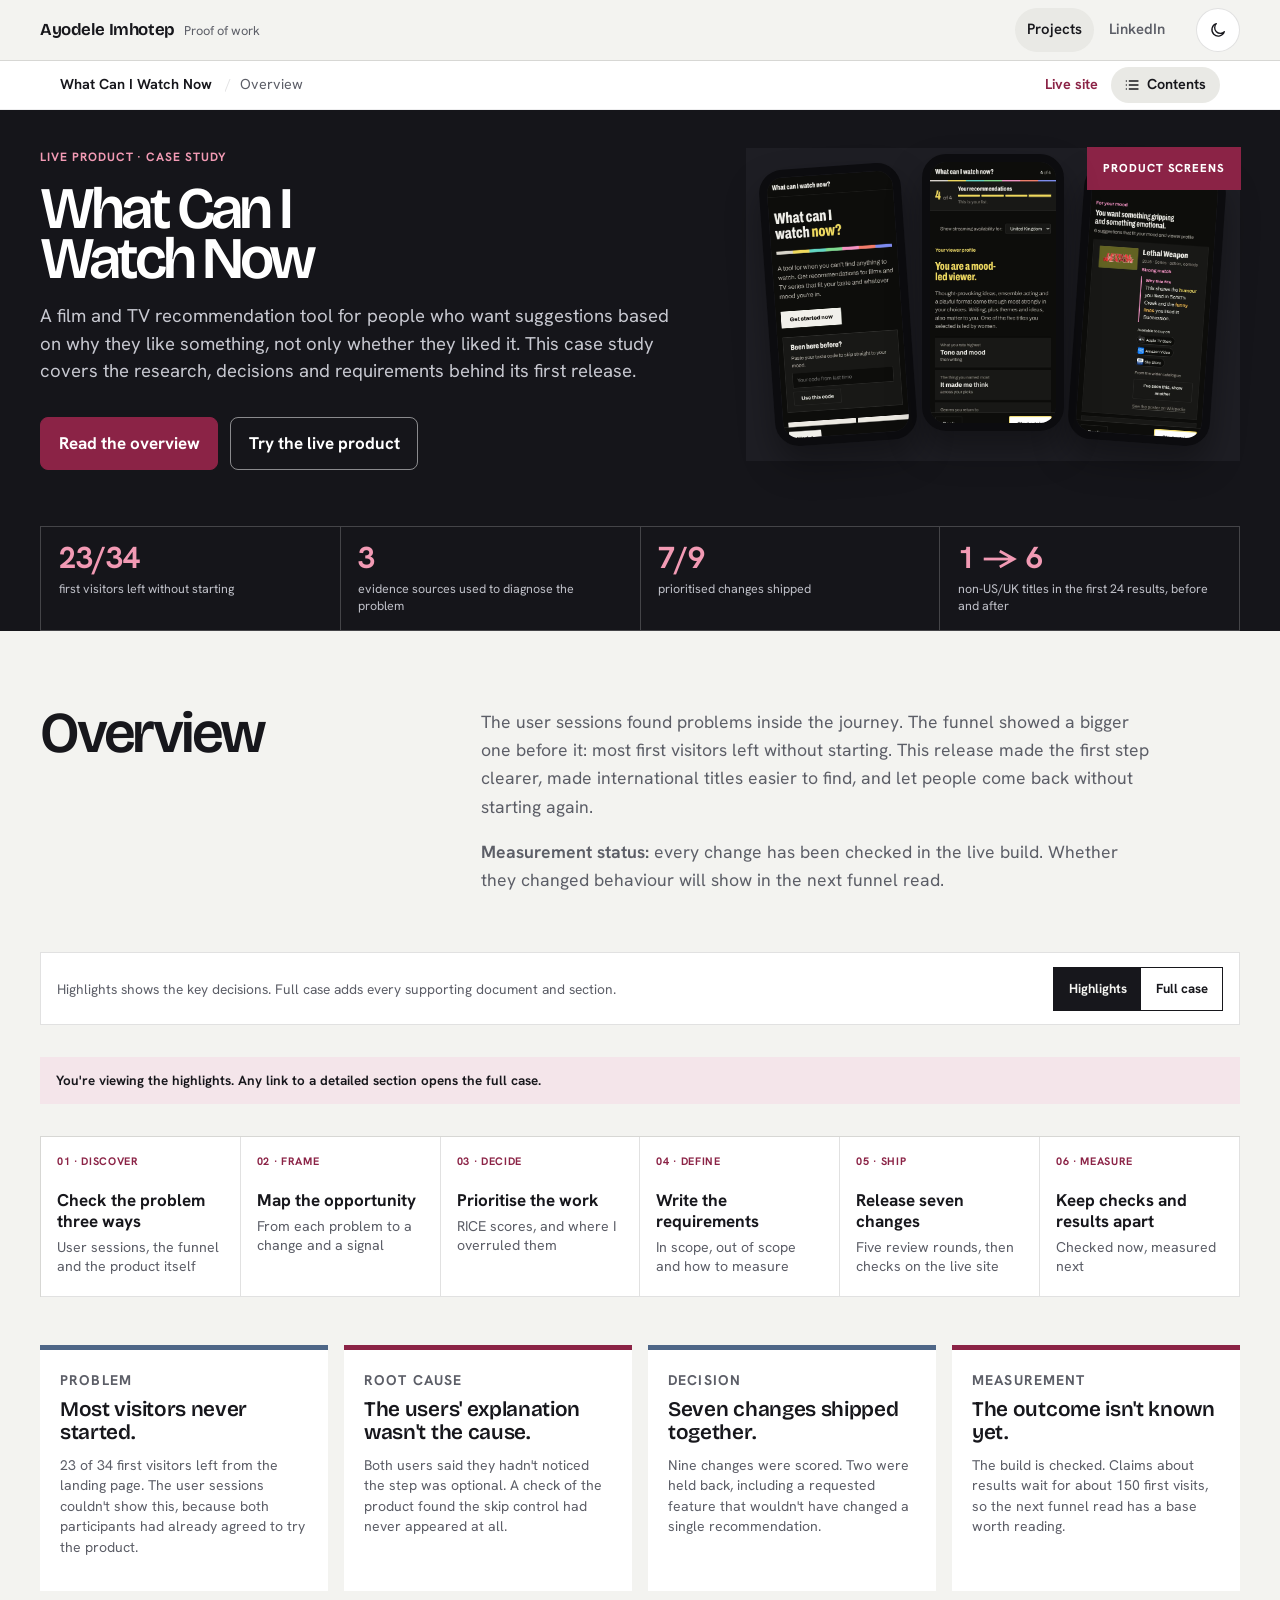
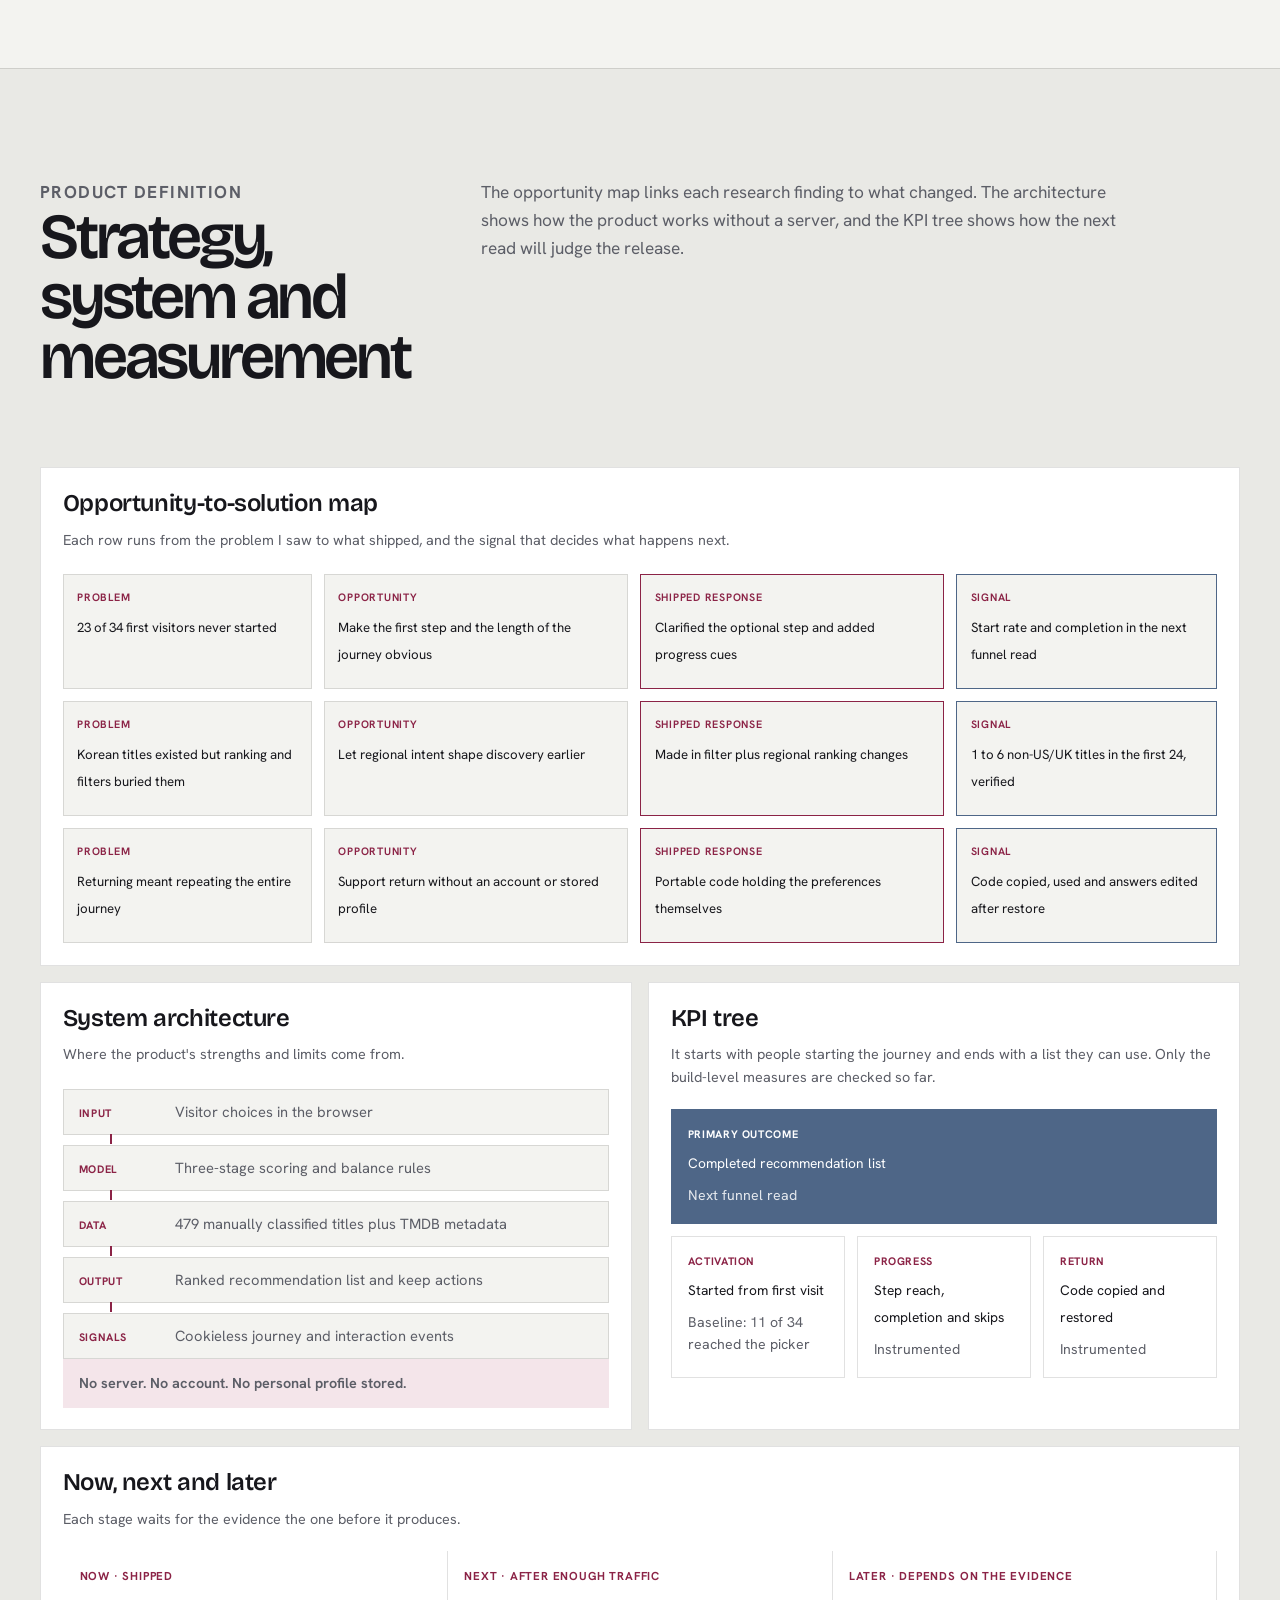
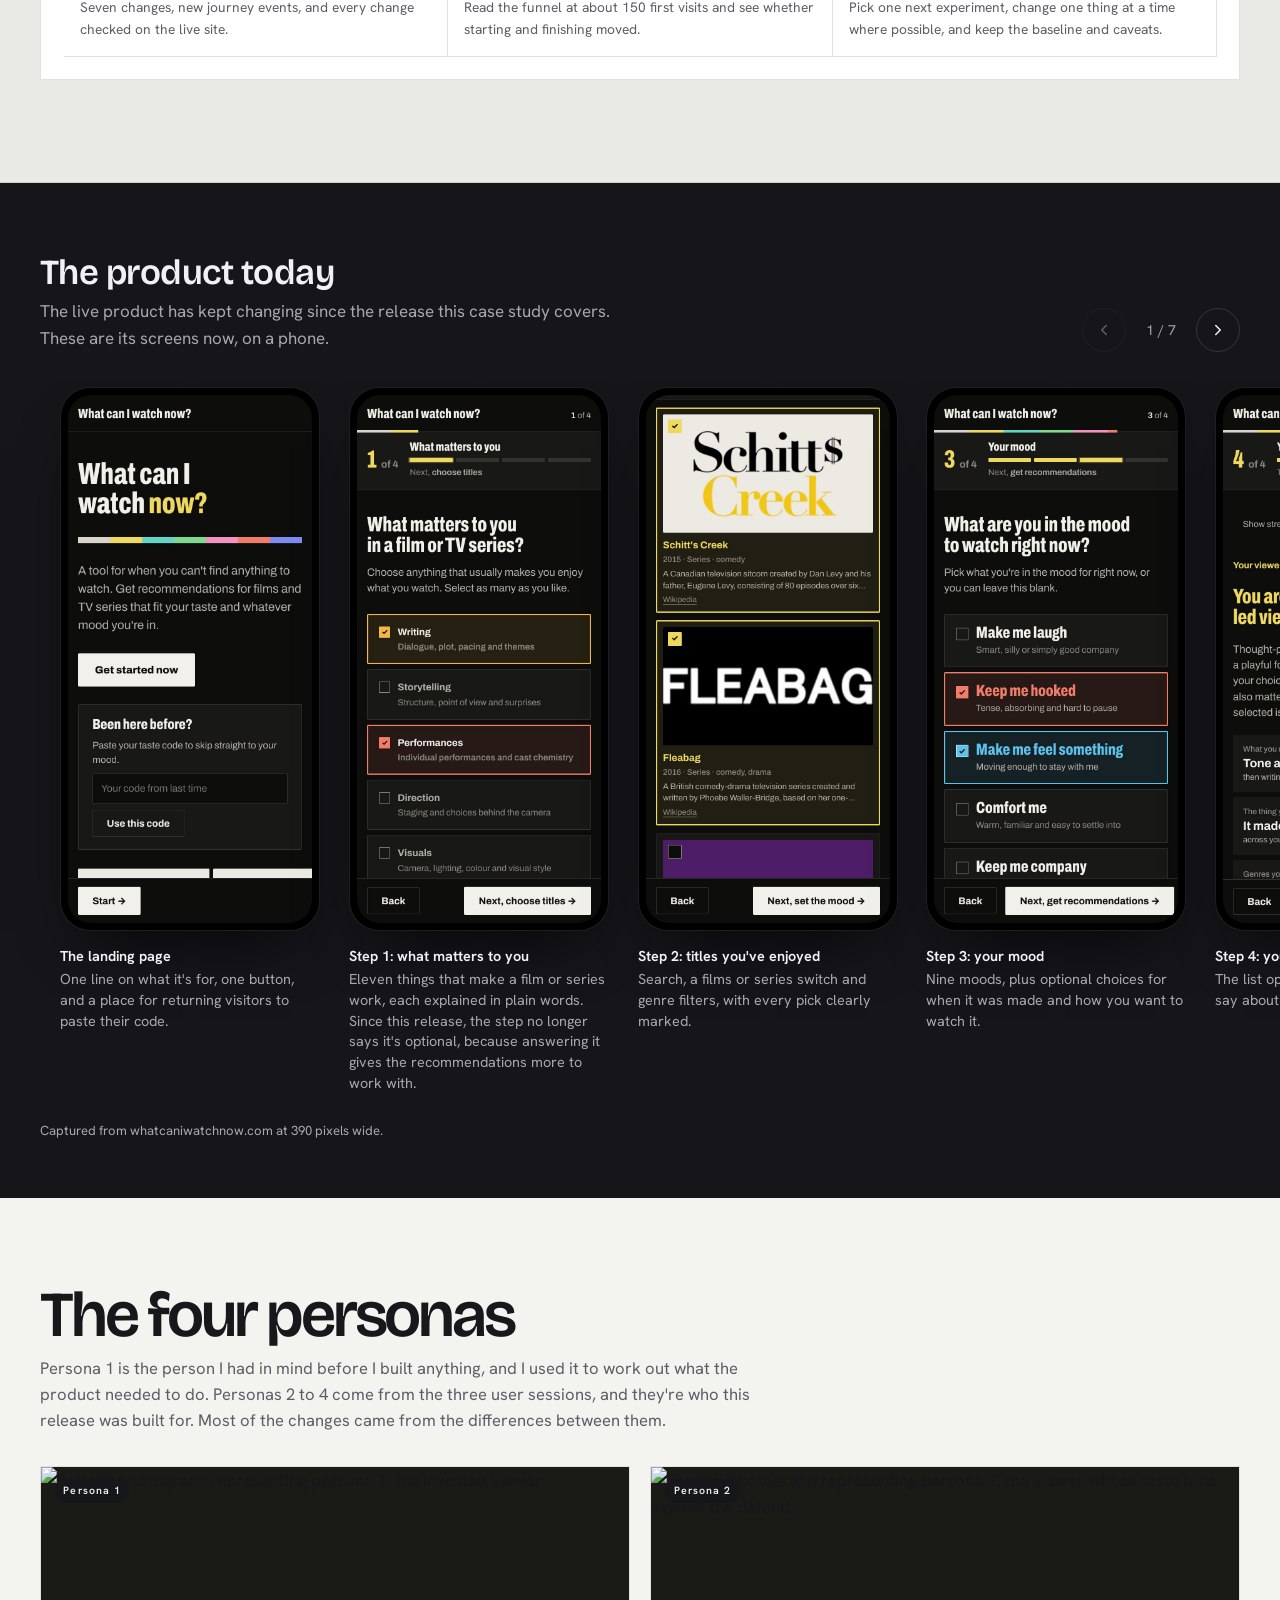
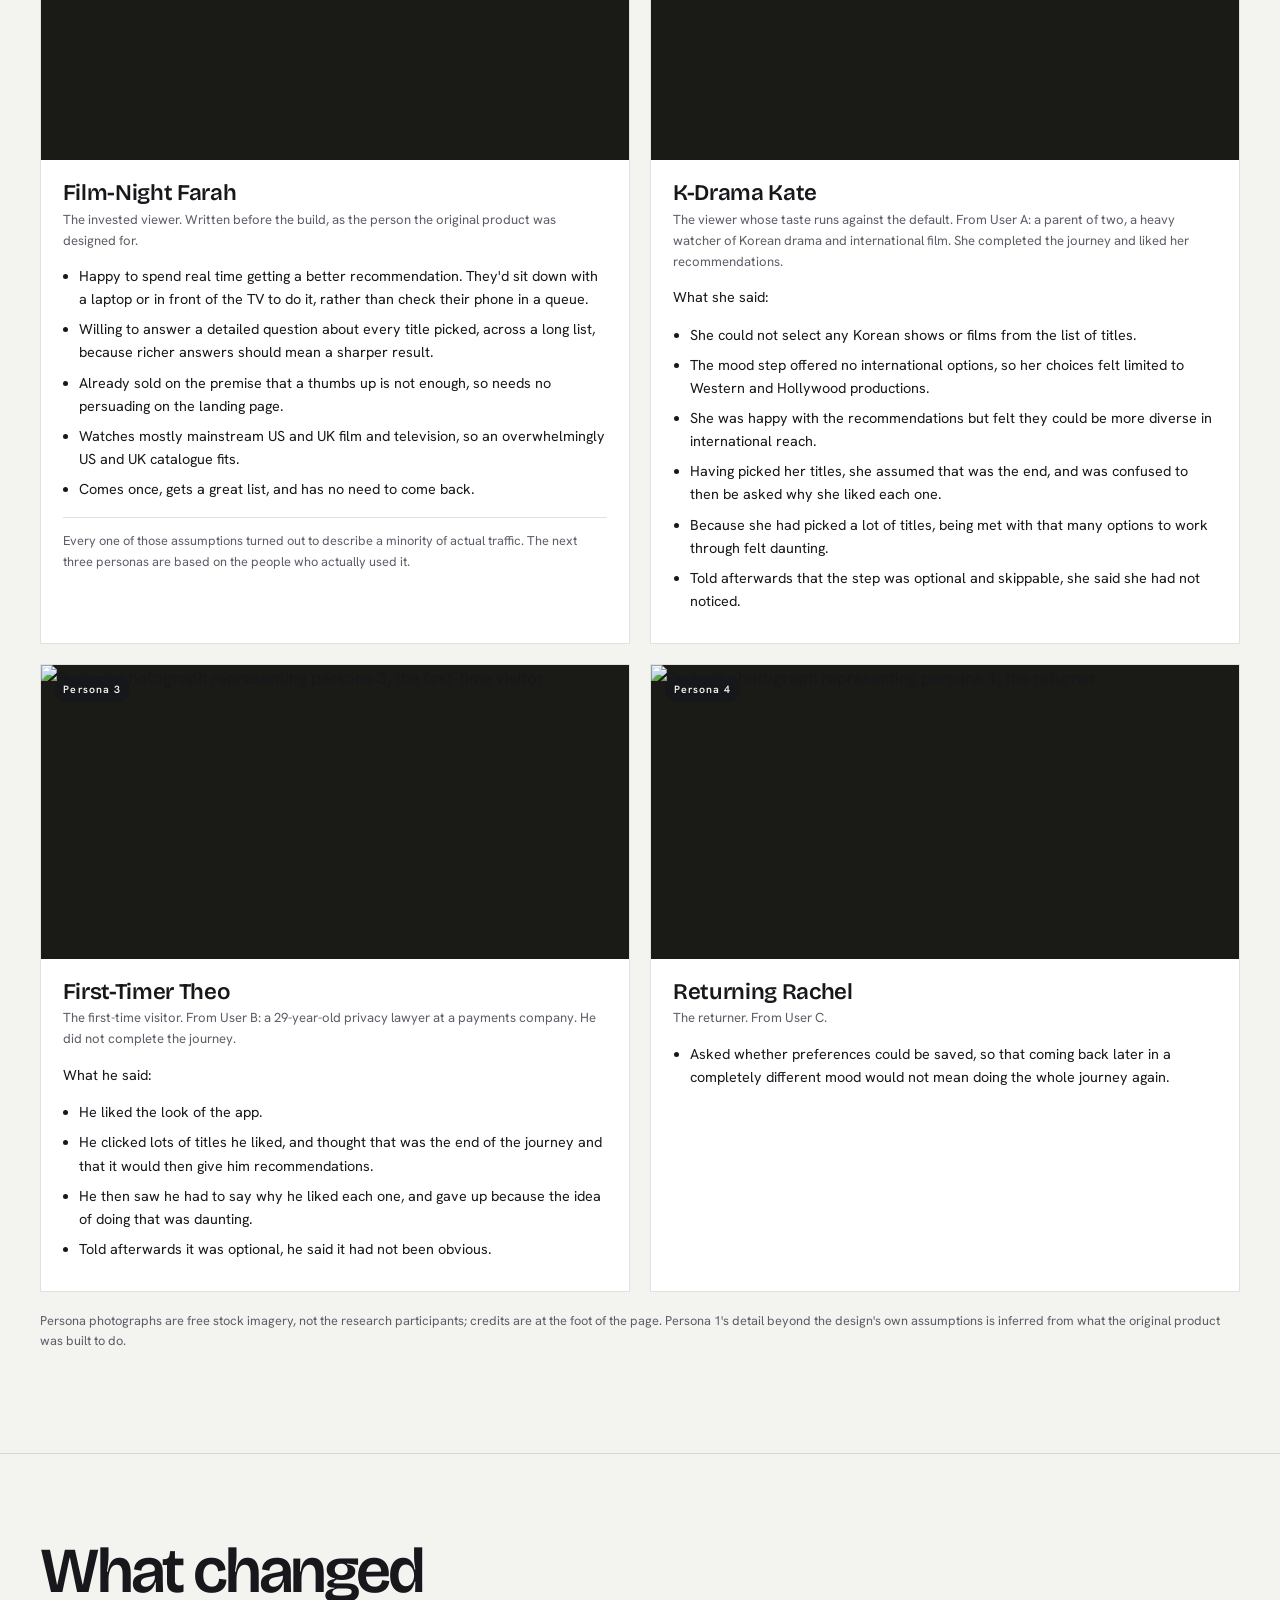
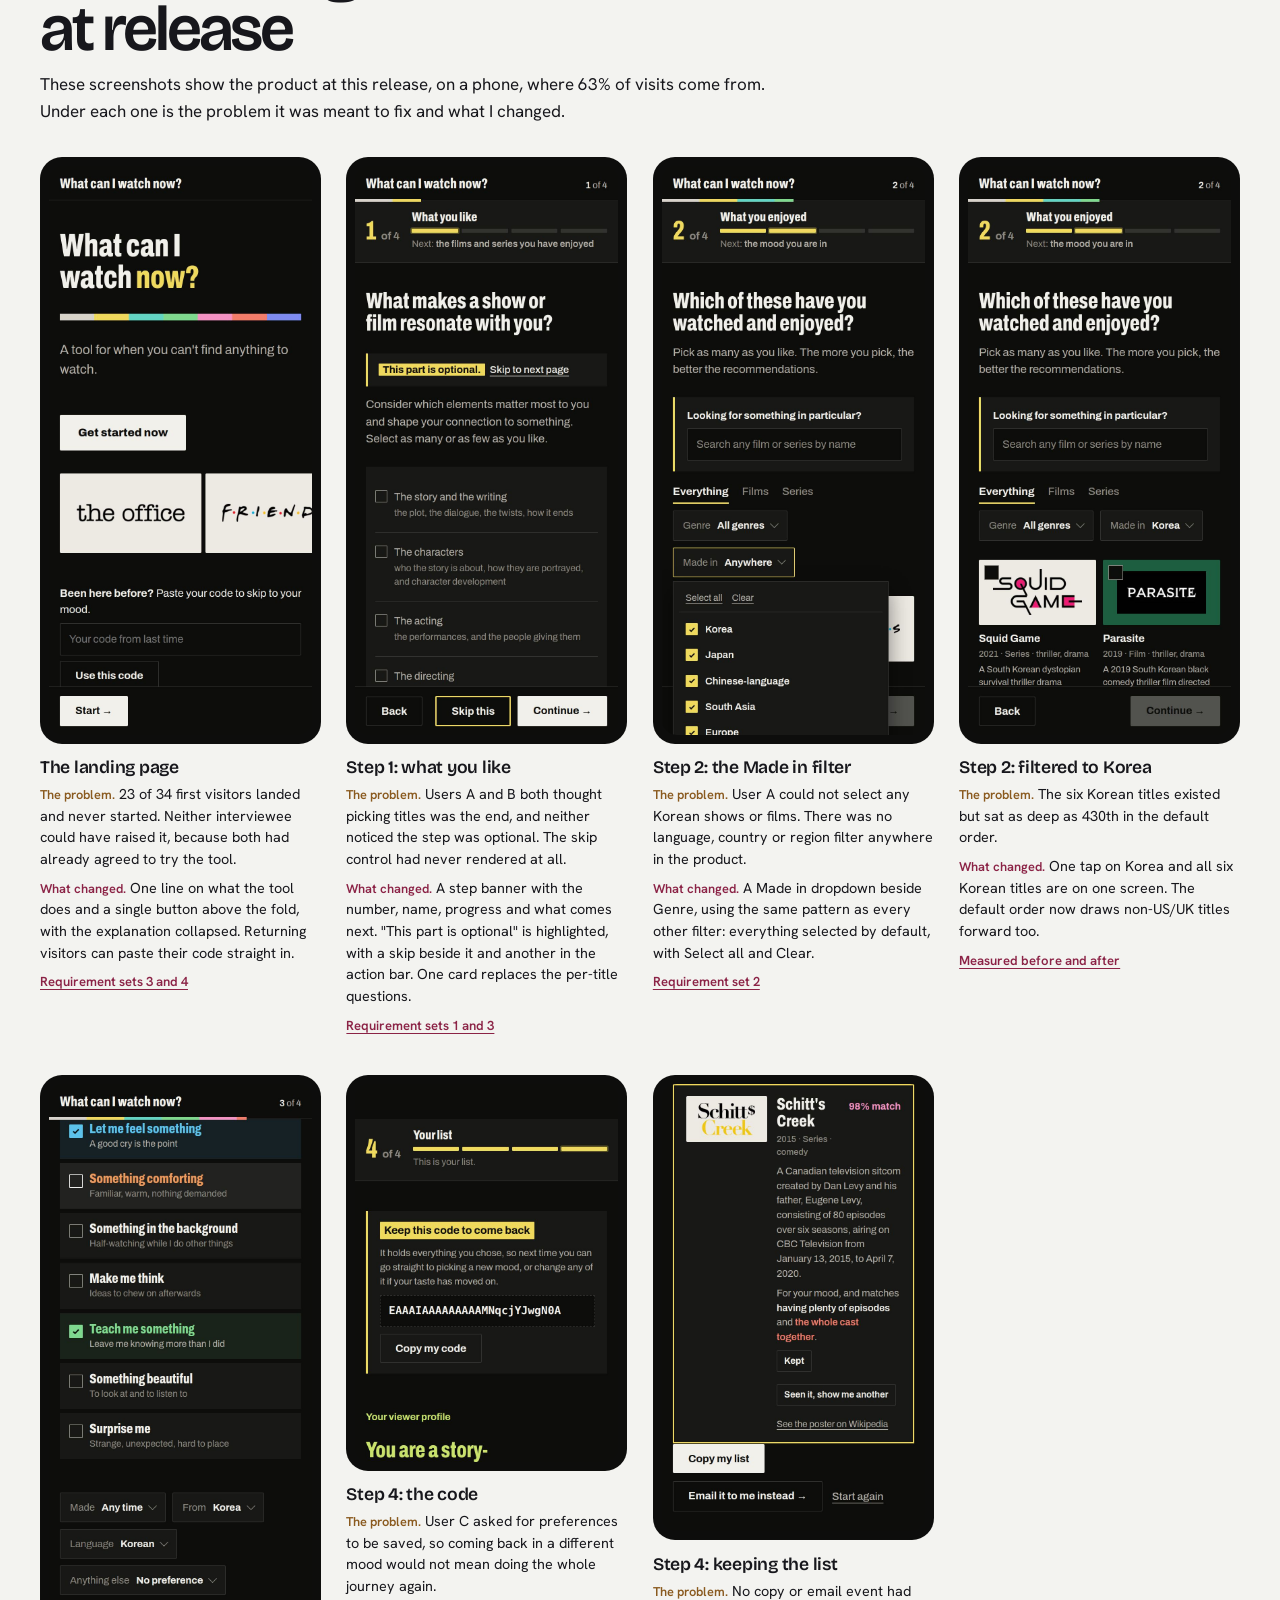
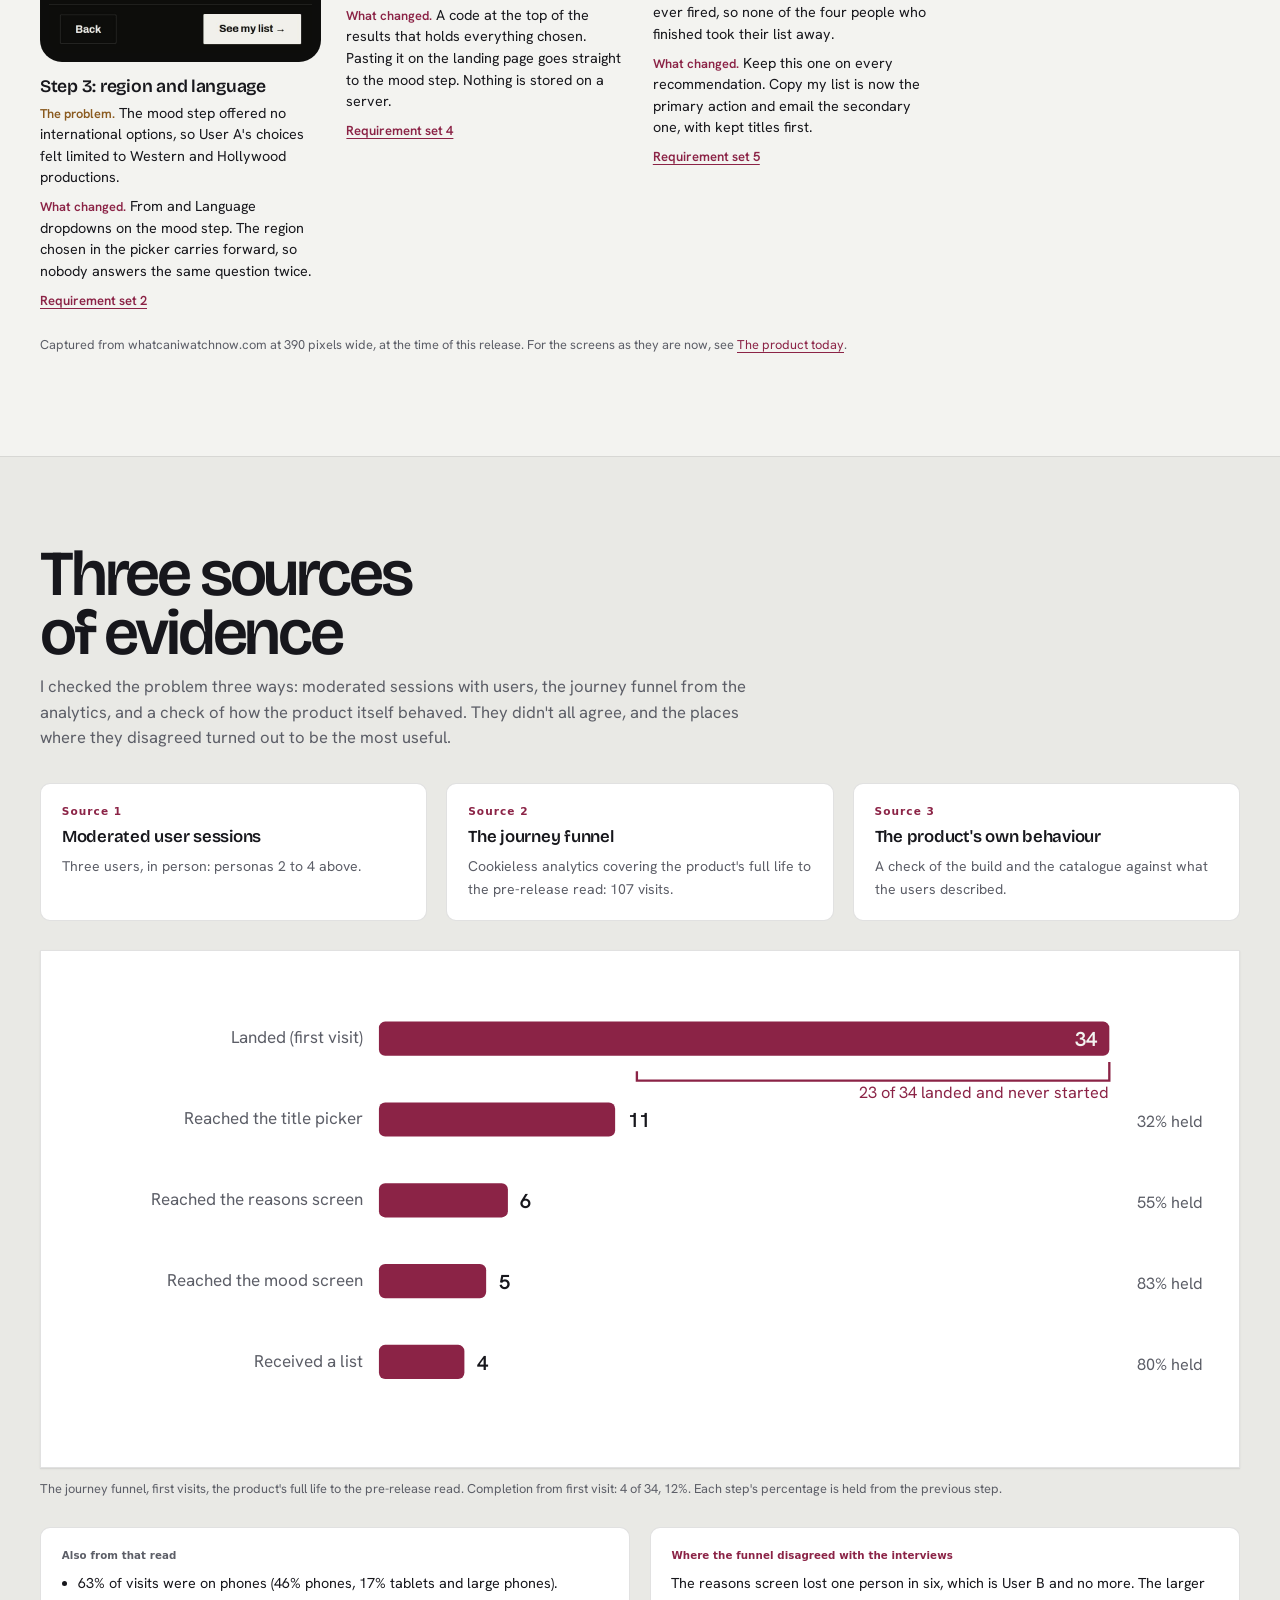
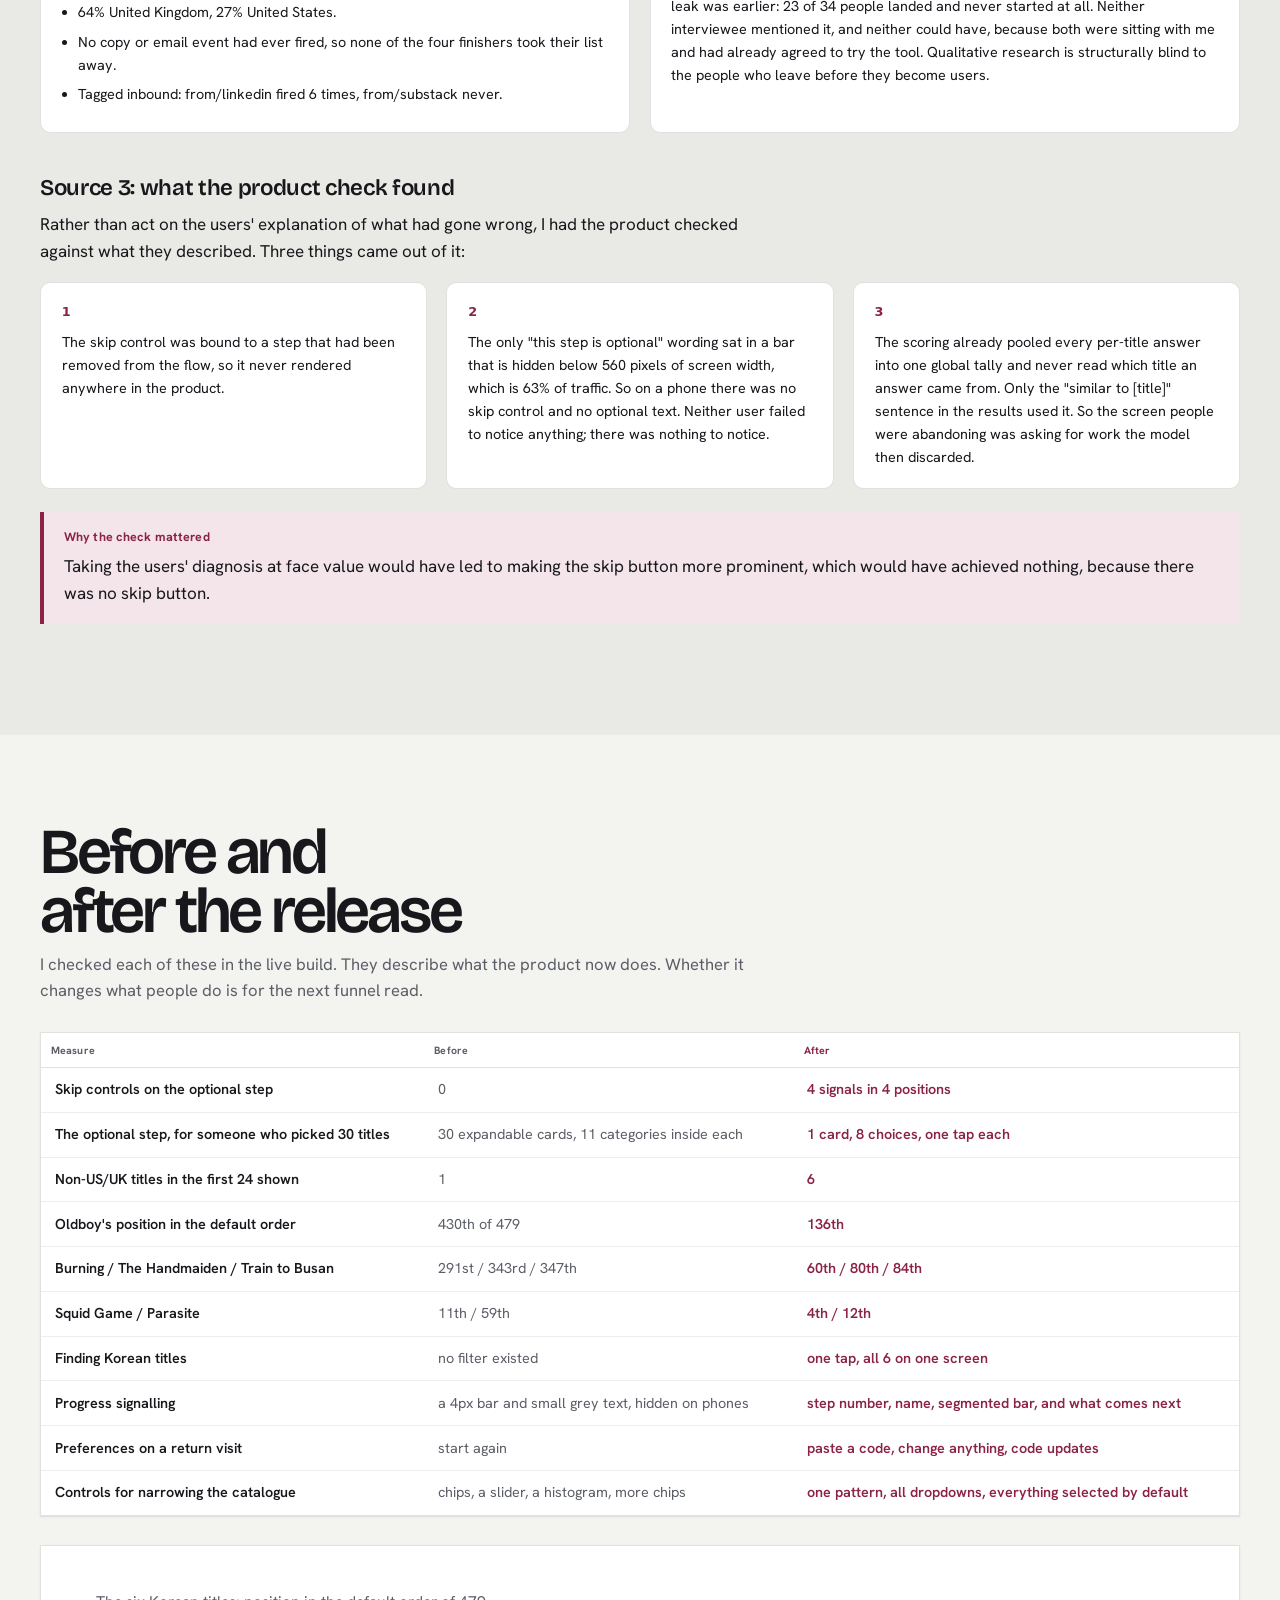
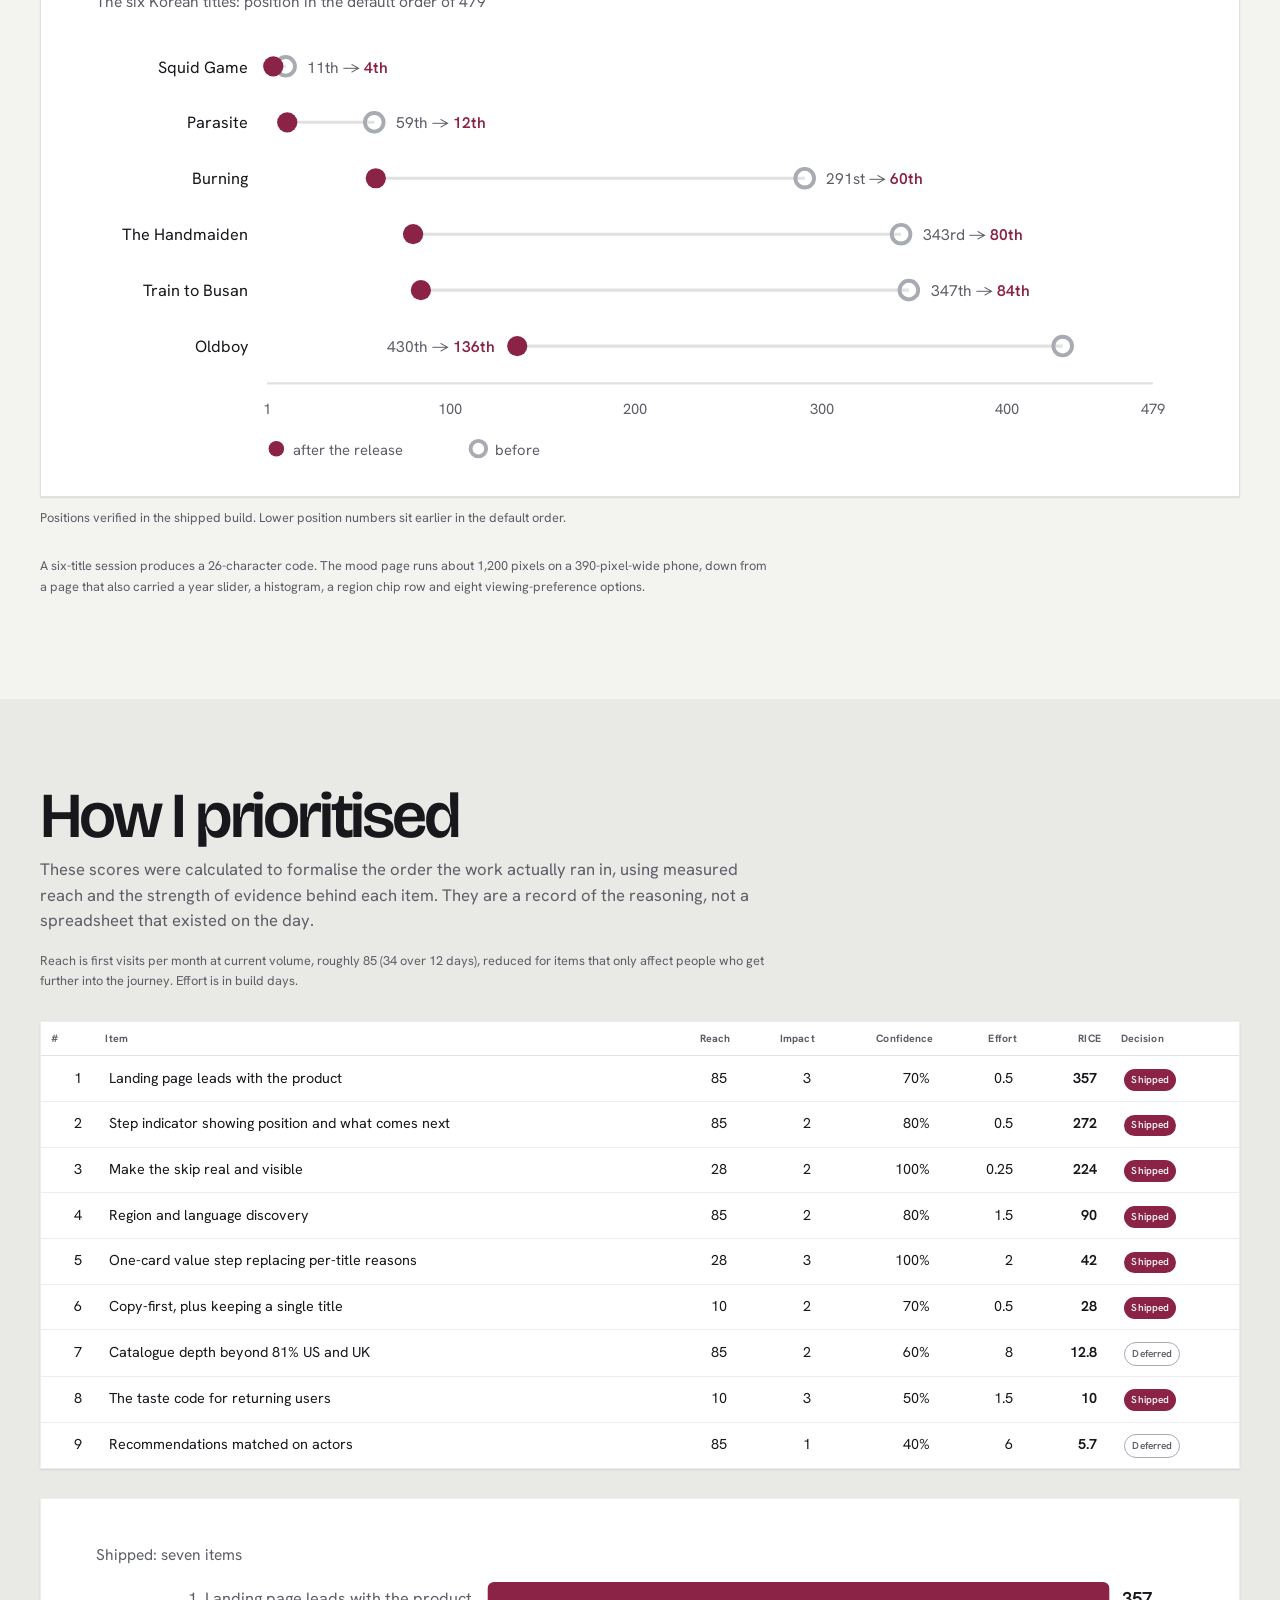
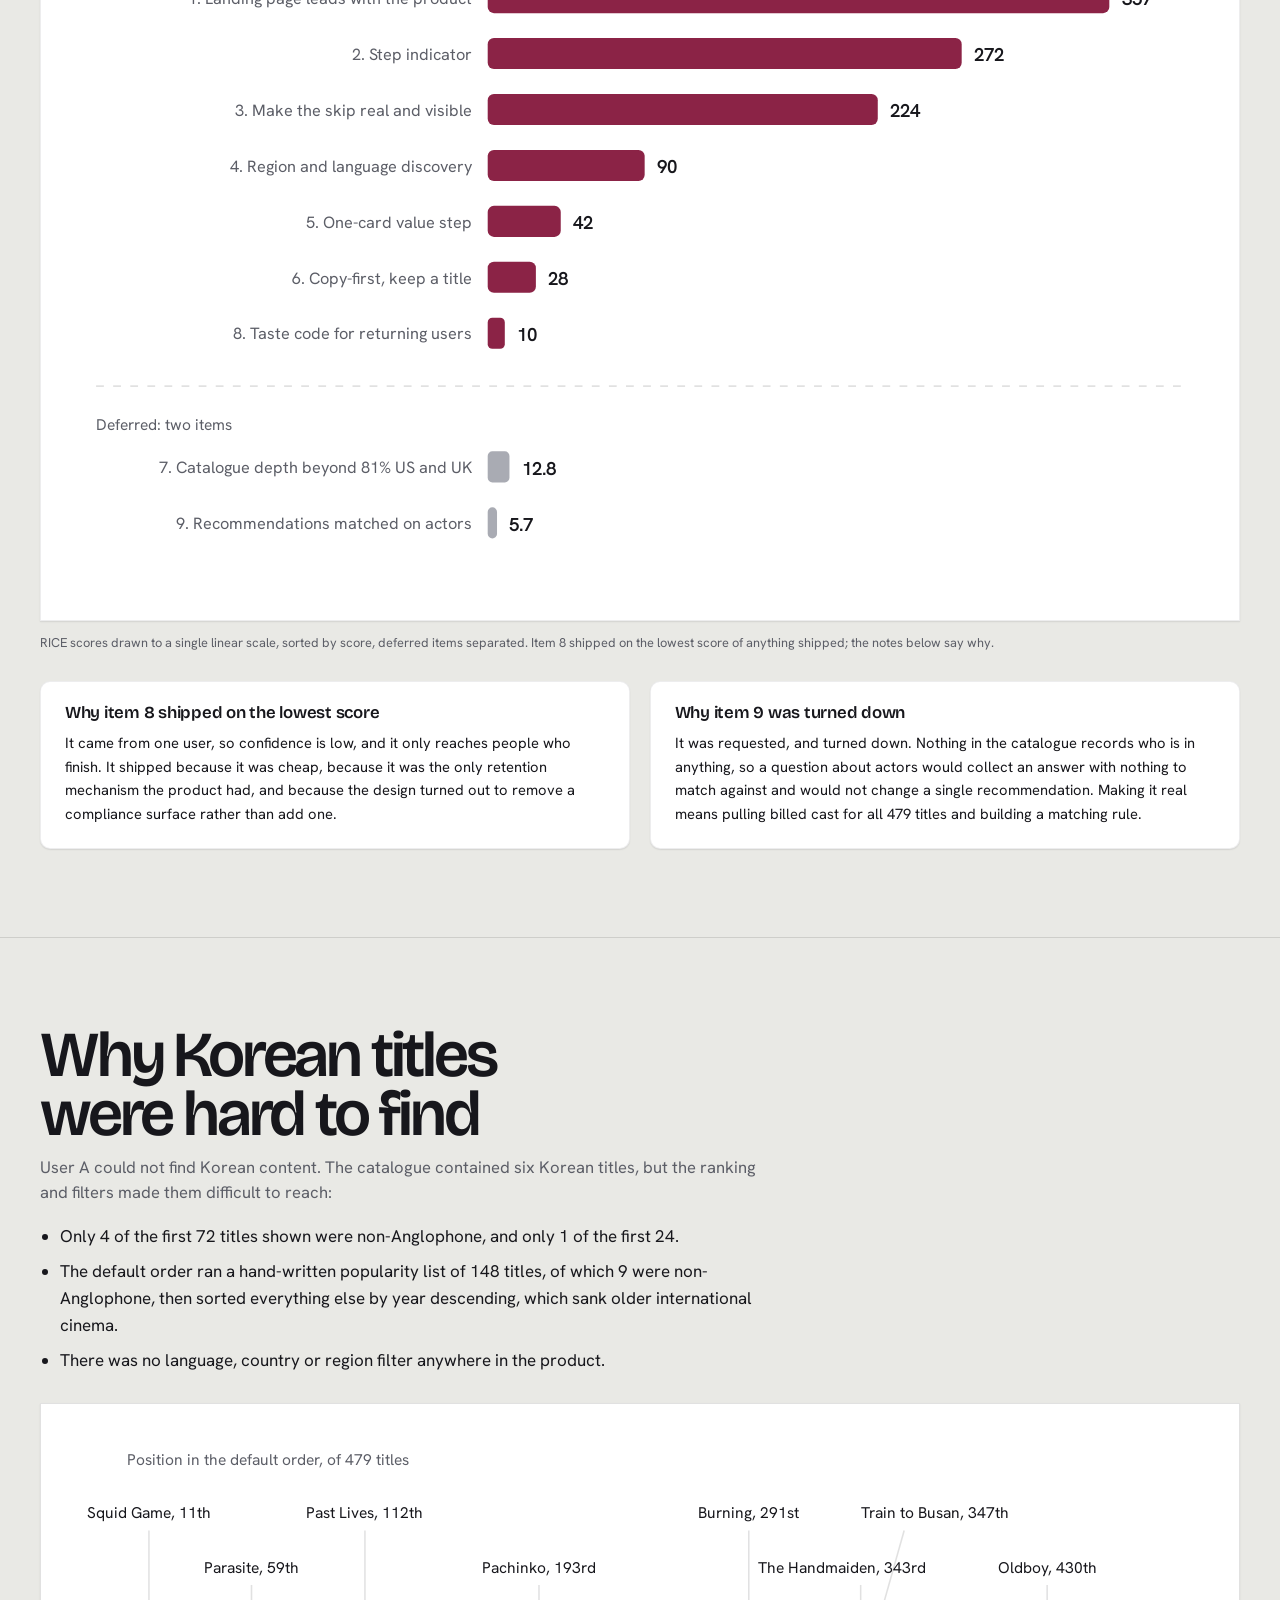
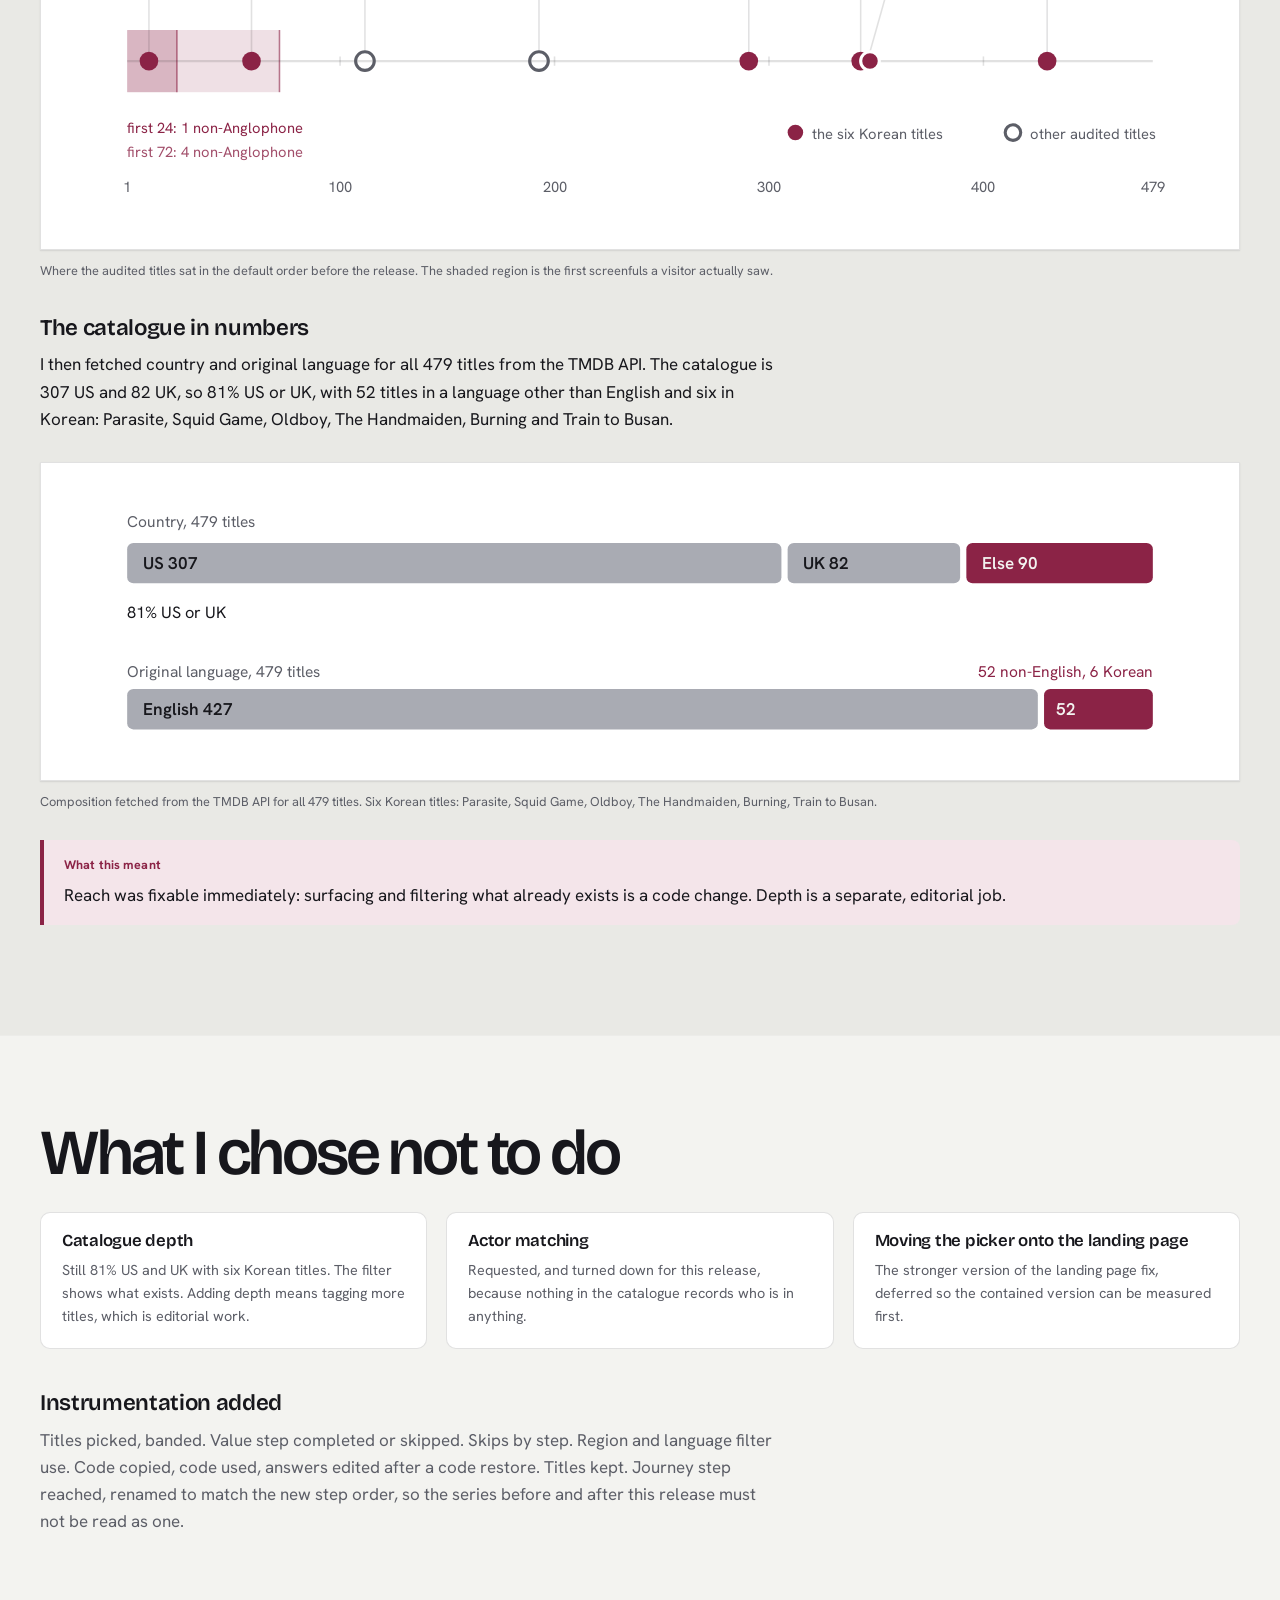
==== commit 1f60733c: "Make page headers more compact" ====
--- a/portfolio/what-can-i-watch-now.html
+++ b/portfolio/what-can-i-watch-now.html
@@ -9,9 +9,9 @@
 <link rel="preconnect" href="https://fonts.googleapis.com">
 <link rel="preconnect" href="https://fonts.gstatic.com" crossorigin>
 <link href="https://fonts.googleapis.com/css2?family=Bricolage+Grotesque:opsz,wght@12..96,400..700&family=Hanken+Grotesk:ital,wght@0,300..700;1,300..700&display=swap" rel="stylesheet">
-<link rel="stylesheet" href="site.css?v=20261123b">
-<link rel="stylesheet" href="redesign.css?v=20261123b">
-<link rel="stylesheet" href="refinement.css?v=20261123b">
+<link rel="stylesheet" href="site.css?v=20261123d">
+<link rel="stylesheet" href="redesign.css?v=20261123d">
+<link rel="stylesheet" href="refinement.css?v=20261123d">
 </head>
 <body class="case-page-v2">
 <a class="skip-link" href="#main">Skip to content</a>
@@ -1545,6 +1545,6 @@
   }
 })();
 </script>
-<script src="site.js?v=20261123b"></script>
+<script src="site.js?v=20261123d"></script>
 </body>
 </html>
--- a/portfolio/refinement.css
+++ b/portfolio/refinement.css
@@ -185,3 +185,84 @@
 @media(max-width:640px){.skilltbl tr{border-radius:0;border-color:var(--line)}}
 @media(max-width:860px){.tile-grid{grid-template-columns:1fr}}
 #today{scroll-margin-top:124px}
+
+/* =====================================================================
+   Landing page fits one screen: every project visible without scrolling
+   ===================================================================== */
+.home-fit{display:flex;flex-direction:column;height:calc(100svh - 61px);min-height:540px}
+.home-fit .landing{flex:none;padding:clamp(.9rem,3.2vh,2.4rem) 0 clamp(.8rem,2.4vh,1.6rem)}
+.home-fit .landing .wrap{display:flex;align-items:flex-end;justify-content:space-between;gap:1rem 2.5rem;flex-wrap:wrap}
+.home-fit .landing h1{font-size:clamp(2.3rem,min(7.2vh,6vw),5rem);margin:0;line-height:.95}
+.home-fit .landing .lede{font-size:clamp(.98rem,min(2.2vh,1.5vw),1.2rem);max-width:28rem;margin:0}
+.home-fit .tiles{flex:1;min-height:0;padding:0 0 clamp(.9rem,3vh,2rem)}
+.home-fit .tile-grid{height:100%;grid-template-columns:minmax(0,1.35fr) minmax(0,1fr) minmax(0,1fr);grid-template-rows:minmax(0,1fr) minmax(0,1fr);gap:clamp(.7rem,1.3vw,1.1rem)}
+.home-fit .tile{min-height:0}
+.home-fit .tile-feature{grid-column:1;grid-row:1 / 3}
+.home-fit .tile-visual,.home-fit .tile:not(.tile-feature) .tile-visual,.home-fit .tile-feature .tile-visual{flex:1;min-height:0;height:auto;aspect-ratio:auto;container-type:size}
+.home-fit .tile-visual svg{position:absolute;inset:0;width:100%;height:100%;padding:7% 9%}
+.home-fit .fan{inset:0;align-items:center;justify-content:center;gap:4%;padding:0 4%}
+.home-fit .fan span,.home-fit .tile-feature .fan span{width:min(28cqw,37cqh);margin:0;border-radius:clamp(10px,2.6cqw,20px);padding:clamp(3px,.8cqw,5px)}
+.home-fit .fan img{border-radius:clamp(7px,2cqw,15px)}
+.home-fit .fan span:nth-child(2){transform:translateY(6cqh)}
+.home-fit .fan span:nth-child(4){display:none}
+.home-fit a.tile:hover .fan span:nth-child(odd){transform:translateY(-1.5cqh)}
+.home-fit a.tile:hover .fan span:nth-child(2){transform:translateY(4.5cqh)}
+.home-fit .tile-cap{flex:none;padding:clamp(.6rem,1.6vh,1rem) clamp(.8rem,1.2vw,1.2rem);gap:.7rem}
+.home-fit .tile-cap h2{font-size:clamp(.98rem,min(2.1vh,1.35vw),1.25rem);line-height:1.2;margin:0}
+.home-fit .tile-feature .tile-cap h2{font-size:clamp(1.2rem,min(3vh,2vw),1.75rem)}
+.home-fit .tile-feature .tile-cap p:not(.tile-status){font-size:clamp(.85rem,1.8vh,.98rem);margin-top:.2rem}
+.home-fit .tile-status{font-size:.66rem!important;margin-bottom:.2rem!important}
+.home-fit .tile-go{width:36px;height:36px}
+.home-fit .tile-go svg{width:17px;height:17px}
+.home-fit .tile-feature .tile-go{width:44px;height:44px}
+
+/* Tablet and phone: featured project across the top, four projects in a 2 by 2 grid */
+@media (max-width:900px){
+  .home-fit{height:calc(100svh - 56px);min-height:520px}
+  .home-fit .landing .wrap{display:block}
+  .home-fit .landing h1{font-size:clamp(2rem,9vw,3.4rem);margin-bottom:.25em}
+  .home-fit .landing .lede{font-size:.95rem;line-height:1.45}
+  .home-fit .tile-grid{grid-template-columns:minmax(0,1fr) minmax(0,1fr);grid-template-rows:minmax(0,1.25fr) minmax(0,1fr) minmax(0,1fr);gap:.6rem}
+  .home-fit .tile-feature{grid-column:1 / 3;grid-row:1}
+  .home-fit .fan span,.home-fit .tile-feature .fan span{width:min(22cqw,40cqh)}
+  .home-fit .fan span:nth-child(4){display:block}
+  .home-fit .tile-feature .tile-cap p:not(.tile-status){display:none}
+  .home-fit .tile:not(.tile-feature) .tile-go{display:none}
+  .home-fit .tile-cap{padding:.5rem .7rem .6rem}
+  .home-fit .tile-cap h2{font-size:.9rem}
+  .home-fit .tile-feature .tile-cap h2{font-size:1.15rem}
+  .home-fit .tile-status{font-size:.6rem!important;letter-spacing:.03em}
+  .home-fit .tile-feature .tile-go{width:38px;height:38px}
+  .home-fit .tile-visual svg{padding:6% 6%}
+}
+/* Very short screens (landscape phones): let the page scroll rather than squash */
+@media (max-height:500px){.home-fit{height:auto;min-height:0}.home-fit .tile-grid{grid-template-rows:repeat(3,200px)}}
+.tile-cap .tile-status{flex-wrap:nowrap}
+@media (max-width:420px){
+  .site-nav .inner{gap:.4rem;padding:0 12px}
+  .brand-name{font-size:.98rem}
+  .main-links{gap:0}
+  .main-links a{padding:.4rem .55rem;font-size:.9rem}
+  .main-links a .ext{display:none}
+  .theme-toggle{width:40px;height:40px}
+  .home-fit .tile-visual svg{padding:4%}
+}
+
+/* Compact page headers */
+.home-fit .landing{padding:clamp(.7rem,2vh,1.3rem) 0 clamp(.6rem,1.6vh,1rem)}
+.home-fit .landing h1{font-size:clamp(1.7rem,min(4.6vh,3.4vw),2.9rem);letter-spacing:-.03em}
+.home-fit .landing .lede{font-size:clamp(.92rem,min(1.9vh,1.25vw),1.05rem);max-width:30rem}
+.projects-page-head-v3{padding:clamp(1.1rem,2.6vw,1.8rem) 0 clamp(1rem,2vw,1.4rem)}
+.projects-page-head-v3 .wrap{display:flex;align-items:flex-end;justify-content:space-between;gap:.6rem 2.5rem;flex-wrap:wrap}
+.projects-page-head-v3 .plain-eyebrow-v3{display:none}
+.projects-page-head-v3 h1{font-size:clamp(1.8rem,3.4vw,2.9rem);letter-spacing:-.035em;margin:0}
+.projects-page-head-v3 p{font-size:clamp(.92rem,1.2vw,1.05rem);max-width:34rem;margin:0}
+.project-list-v3{padding-top:clamp(1rem,2vw,1.6rem)}
+@media (max-width:900px){.home-fit .landing h1{font-size:clamp(1.6rem,7vw,2.2rem);margin-bottom:.2em}.home-fit .landing .lede{font-size:.9rem}}
+/* Smaller titles on the Projects card and the case study header */
+.project-card-v3 h2{font-size:clamp(1.9rem,3.2vw,3rem)}
+.case-hero-v2{padding-top:clamp(1.6rem,3vw,2.6rem)}
+.case-hero-v2 h1{font-size:clamp(2.4rem,4.6vw,4.2rem);margin-bottom:.3em}
+.case-poster-v2{min-height:0;padding:1.1rem}
+.case-poster-v2 img{max-height:340px}
+@media (max-width:640px){.case-hero-v2 h1{font-size:clamp(2.1rem,10vw,2.8rem)}}
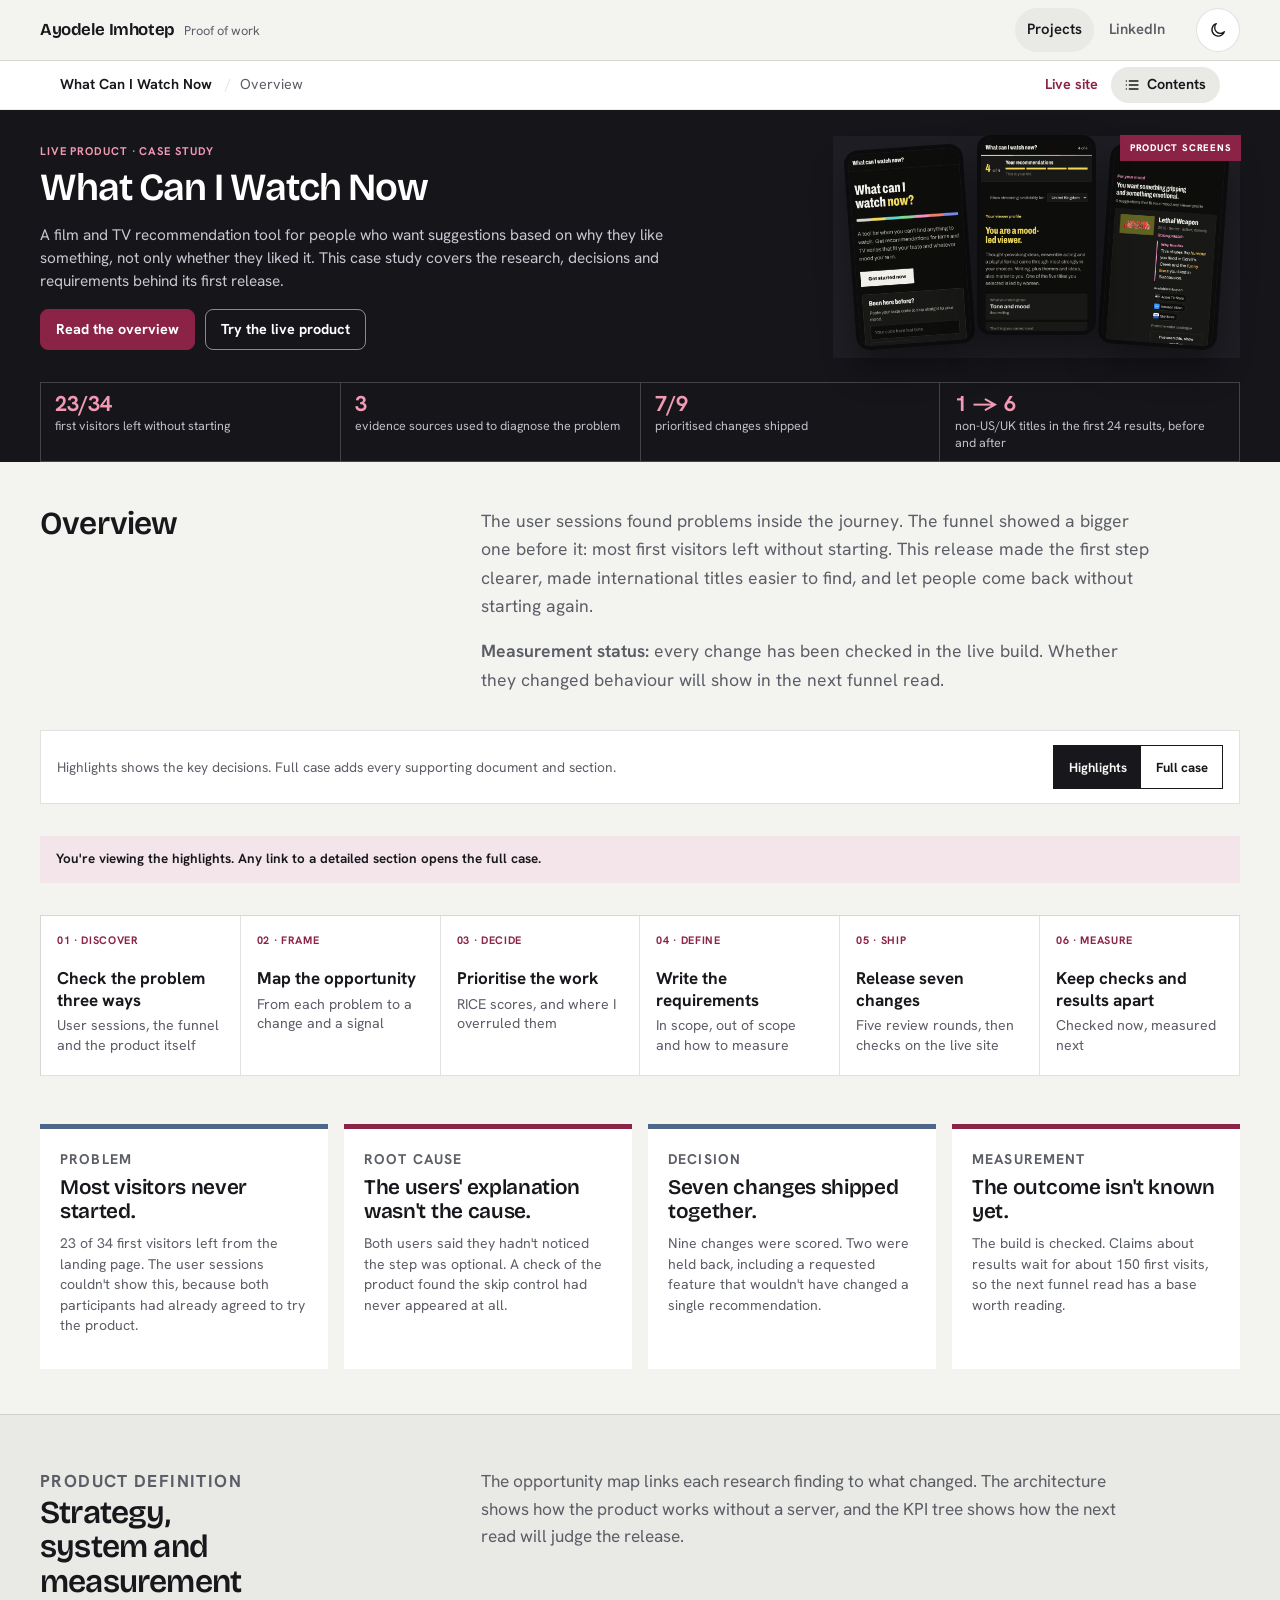
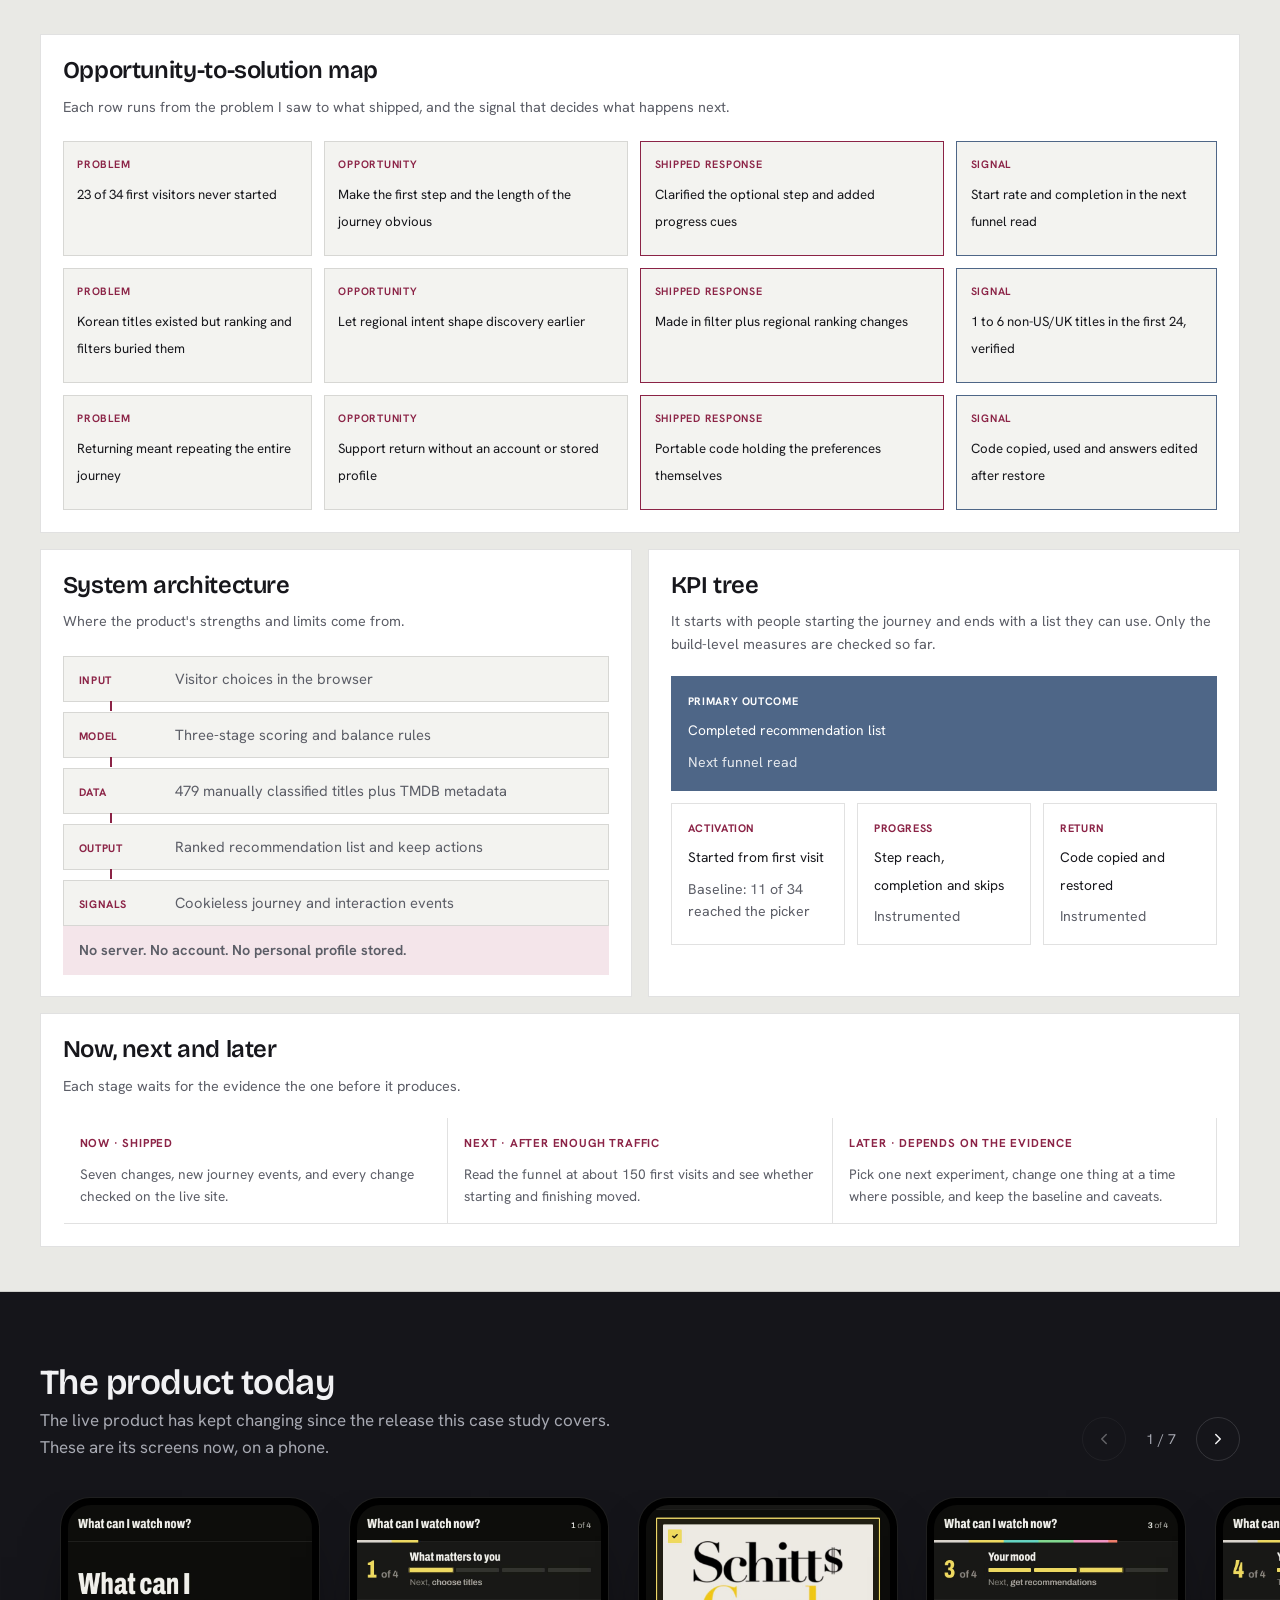
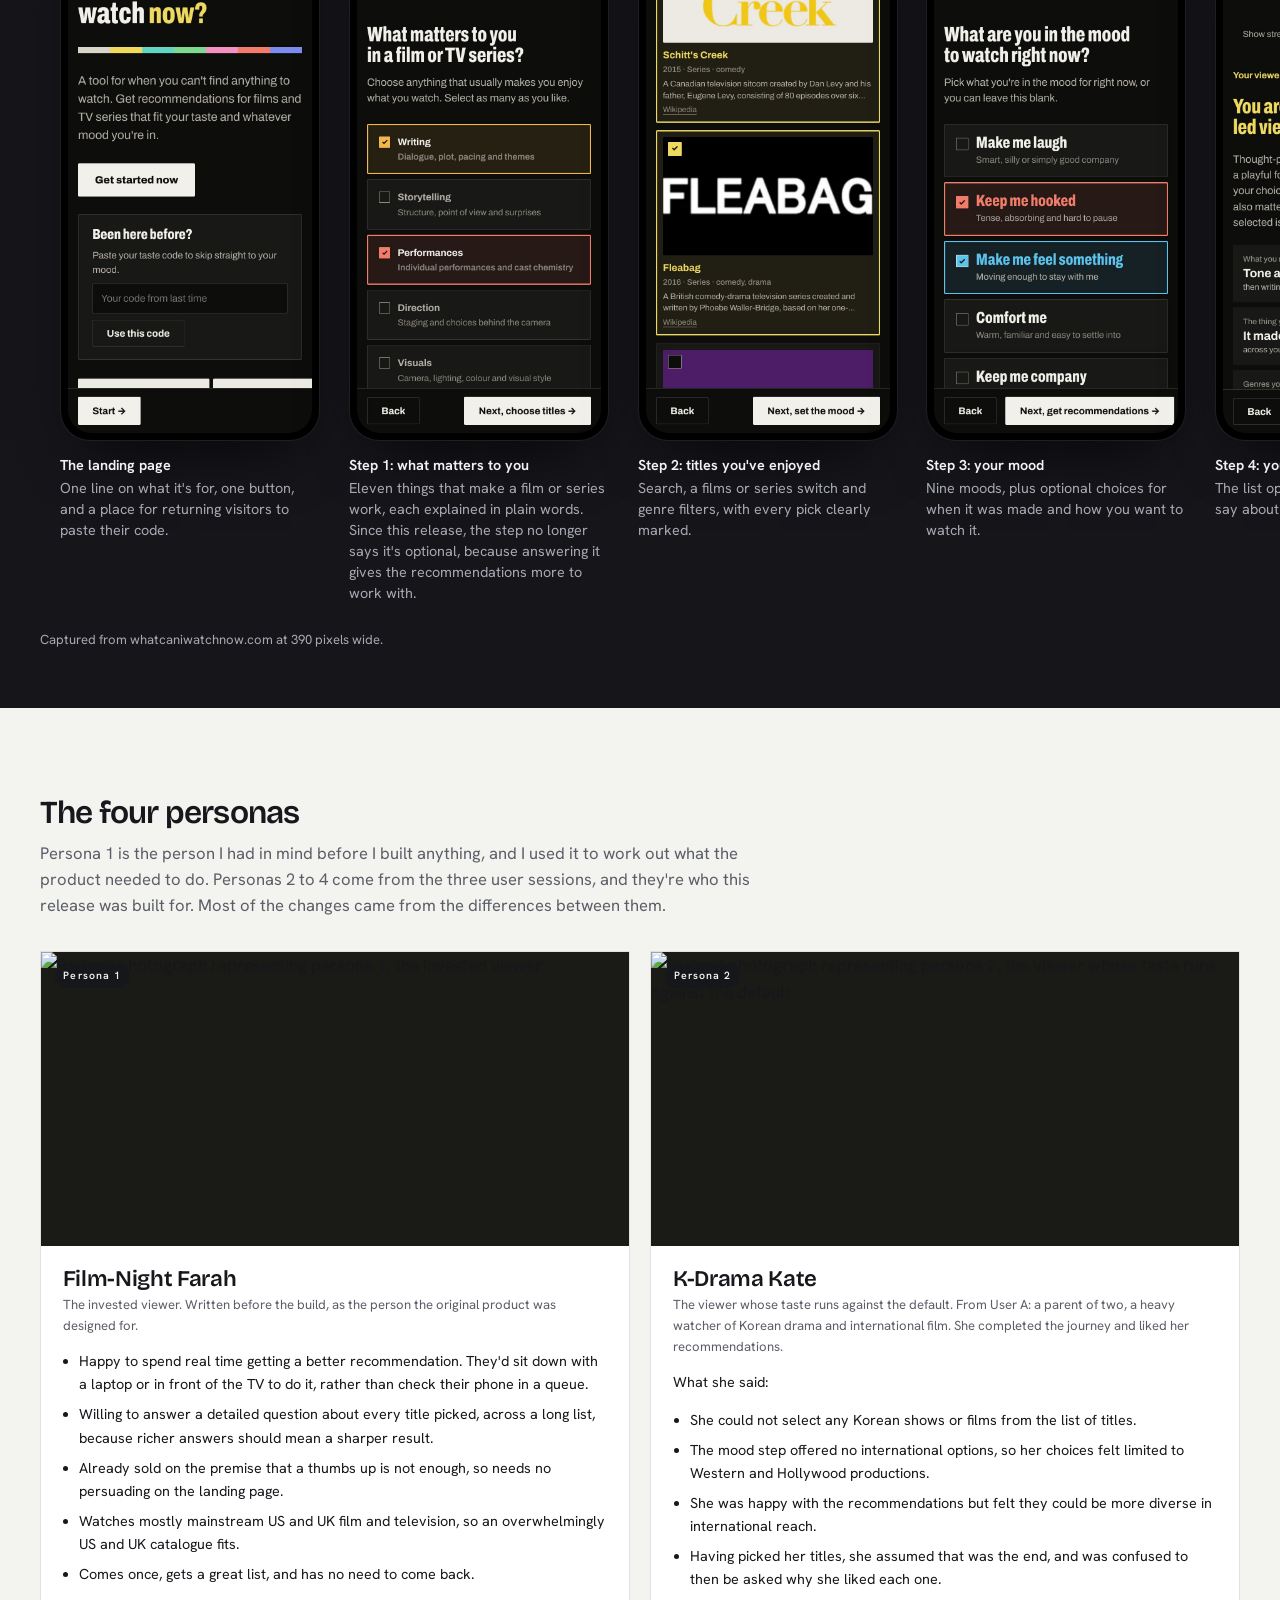
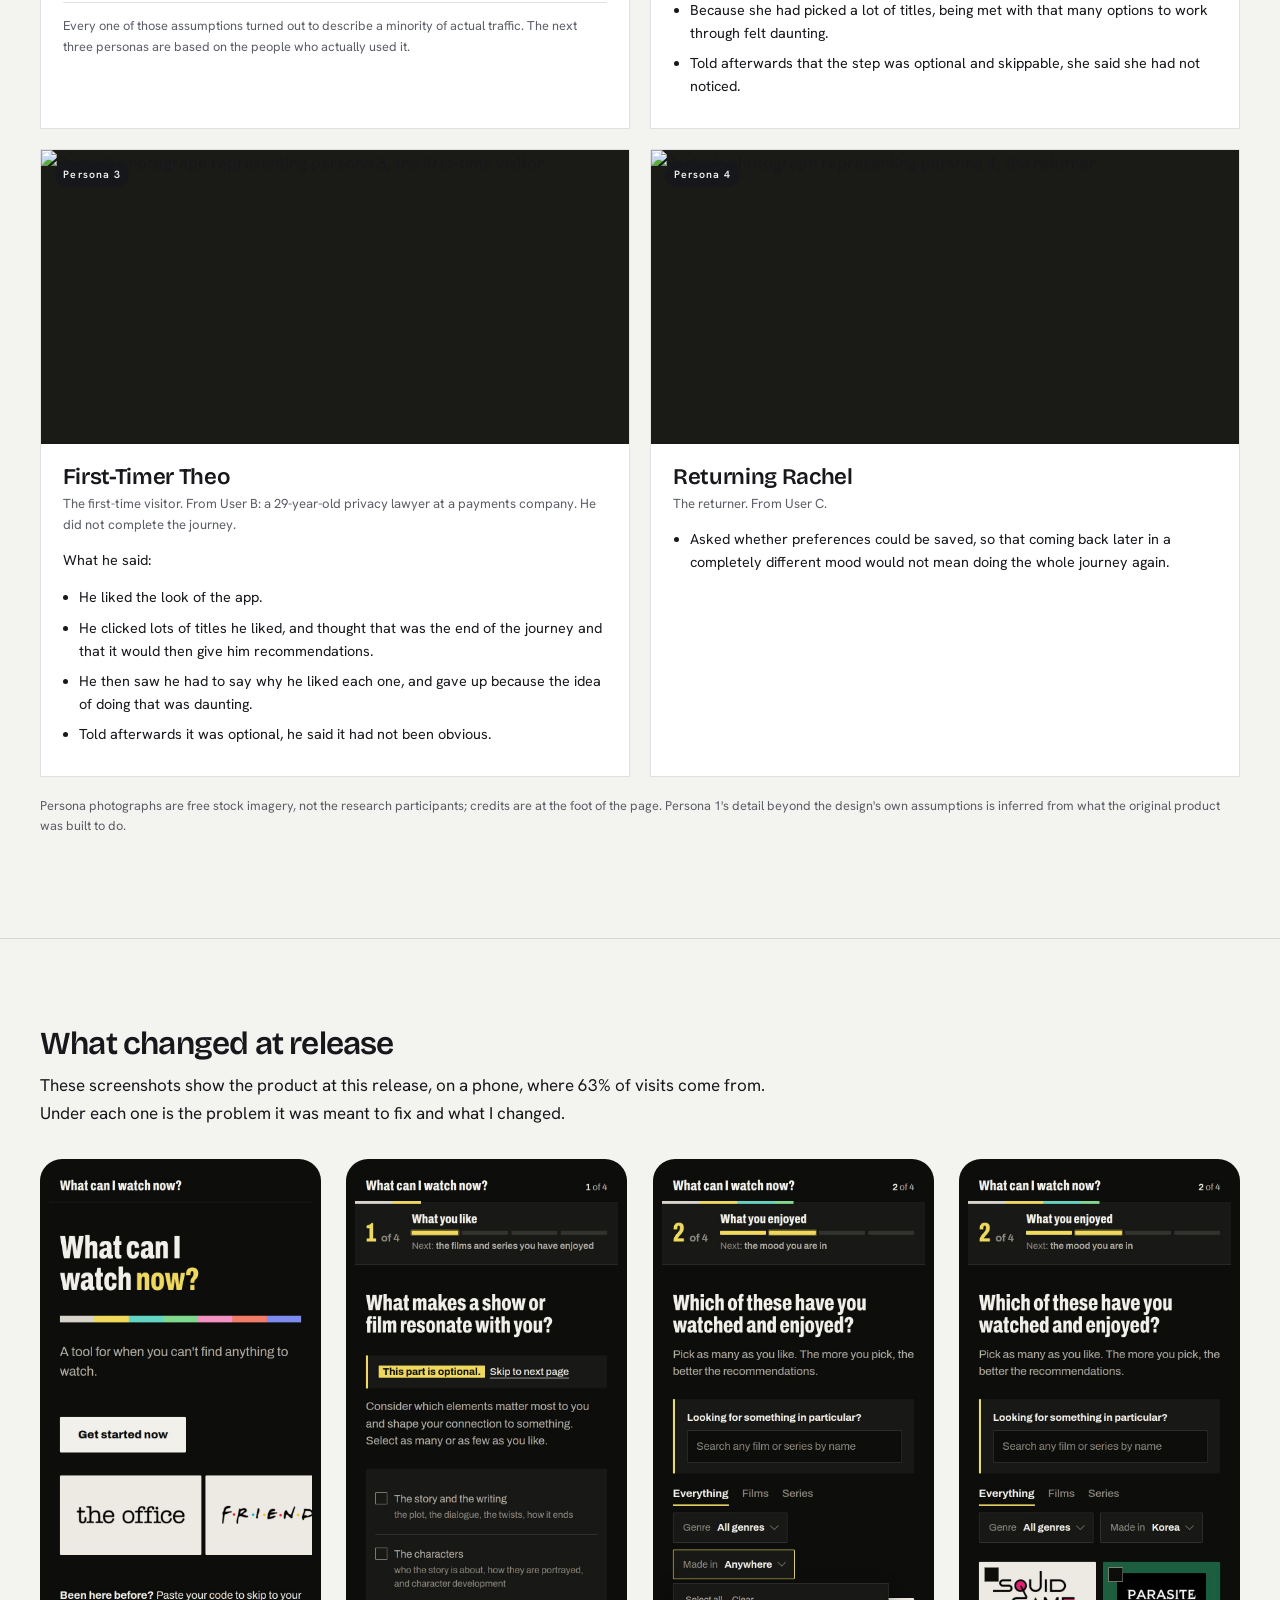
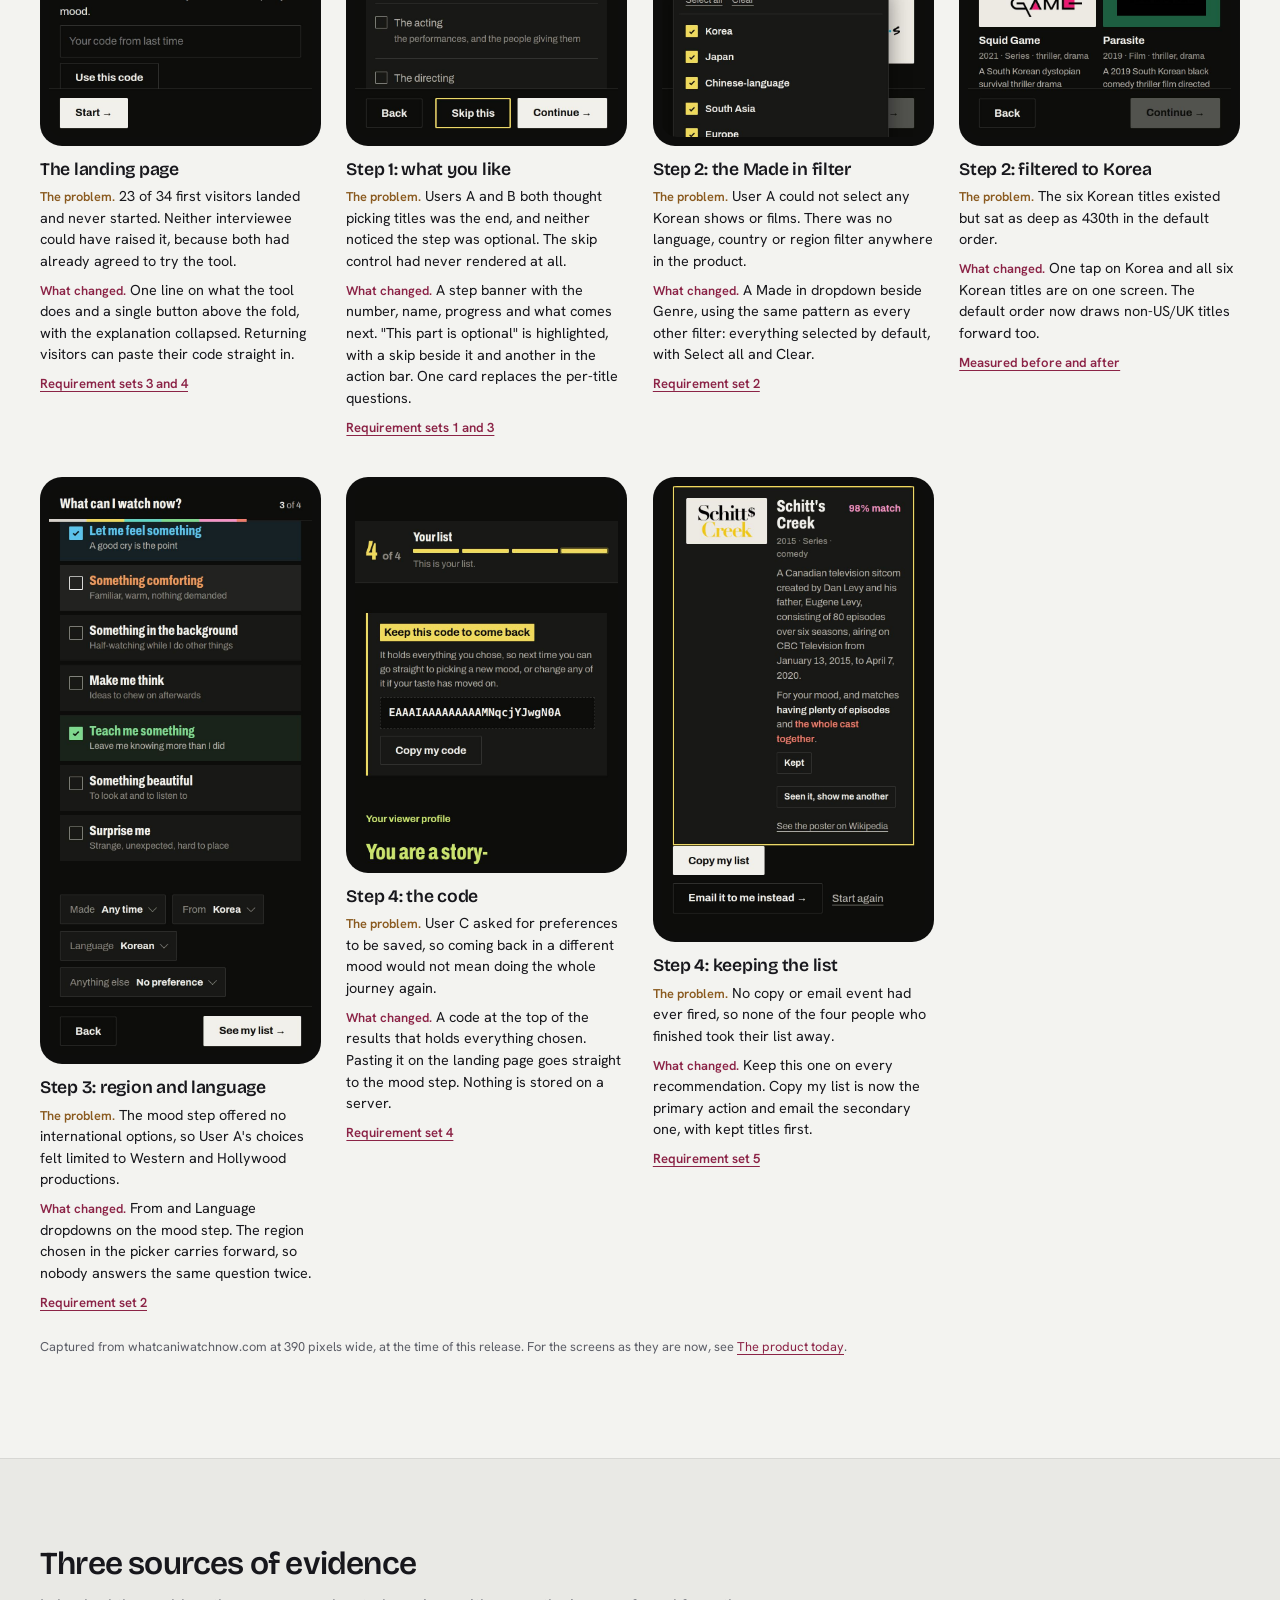
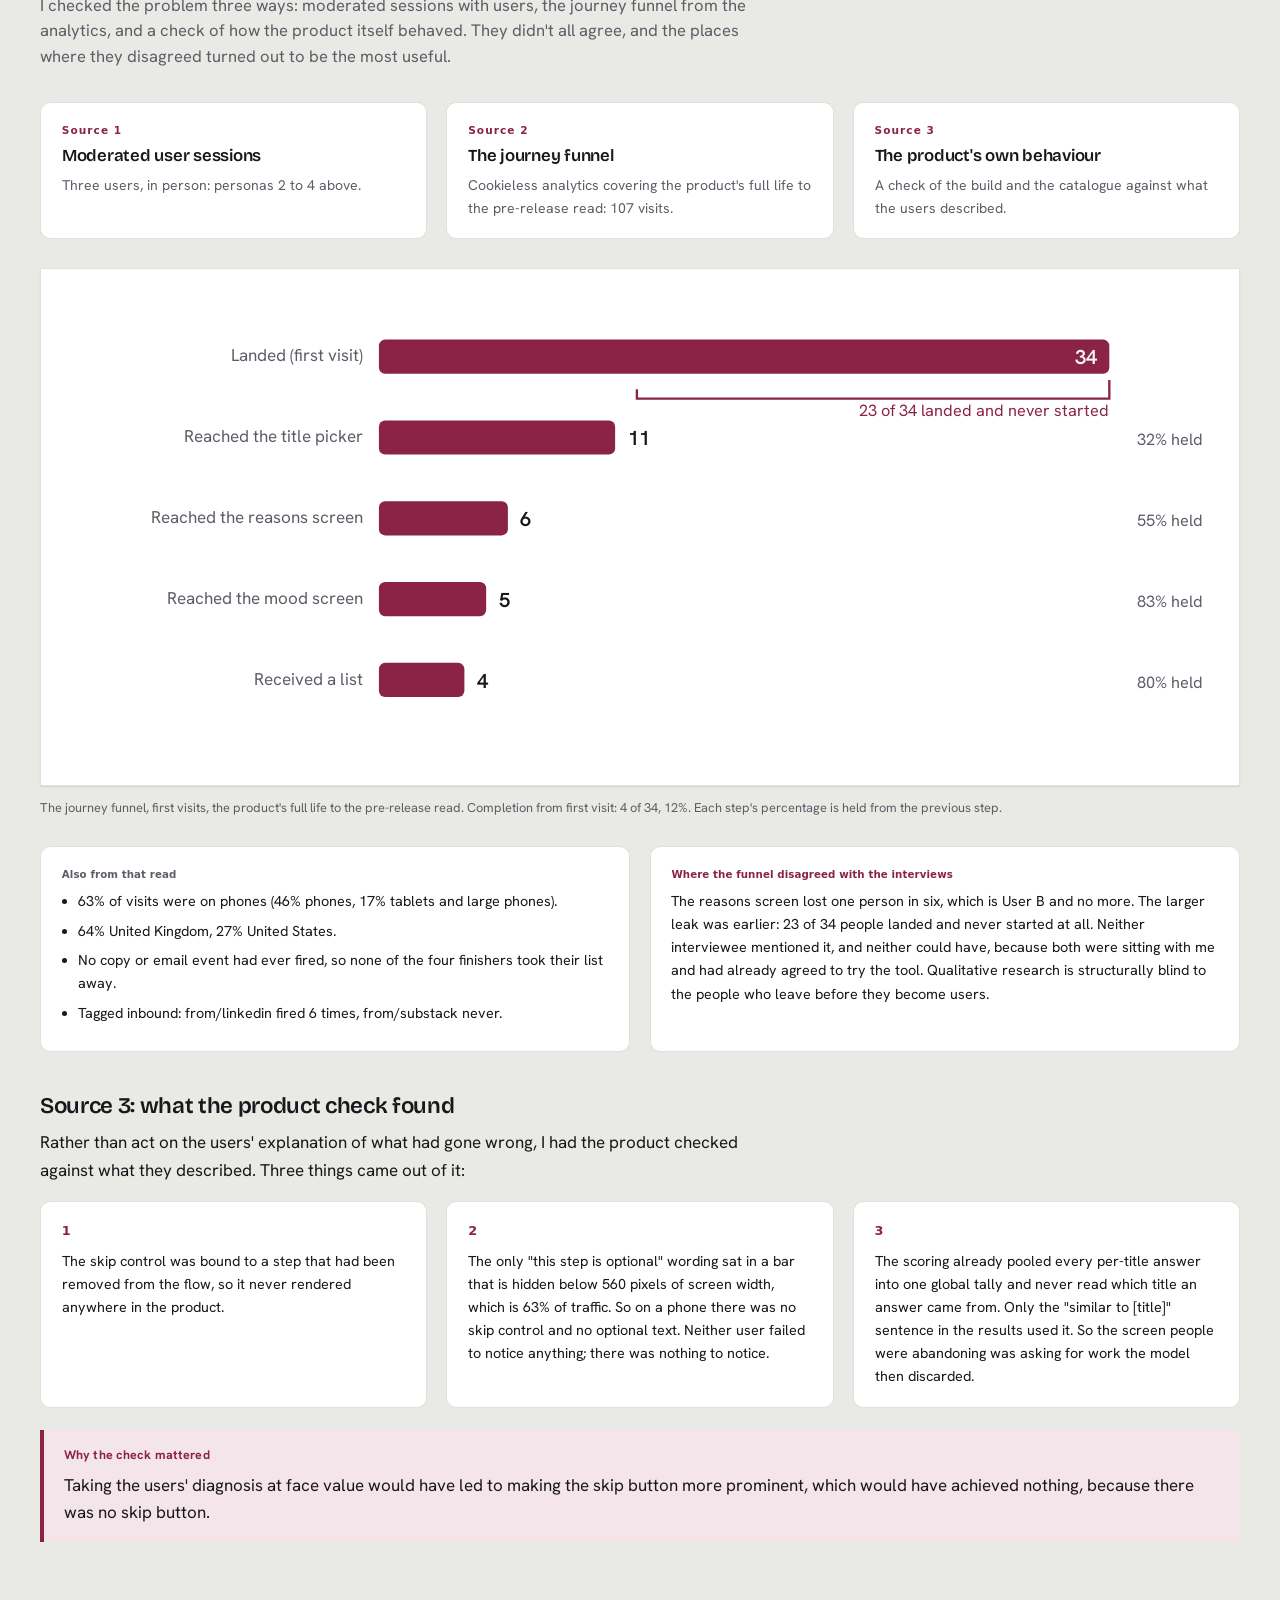
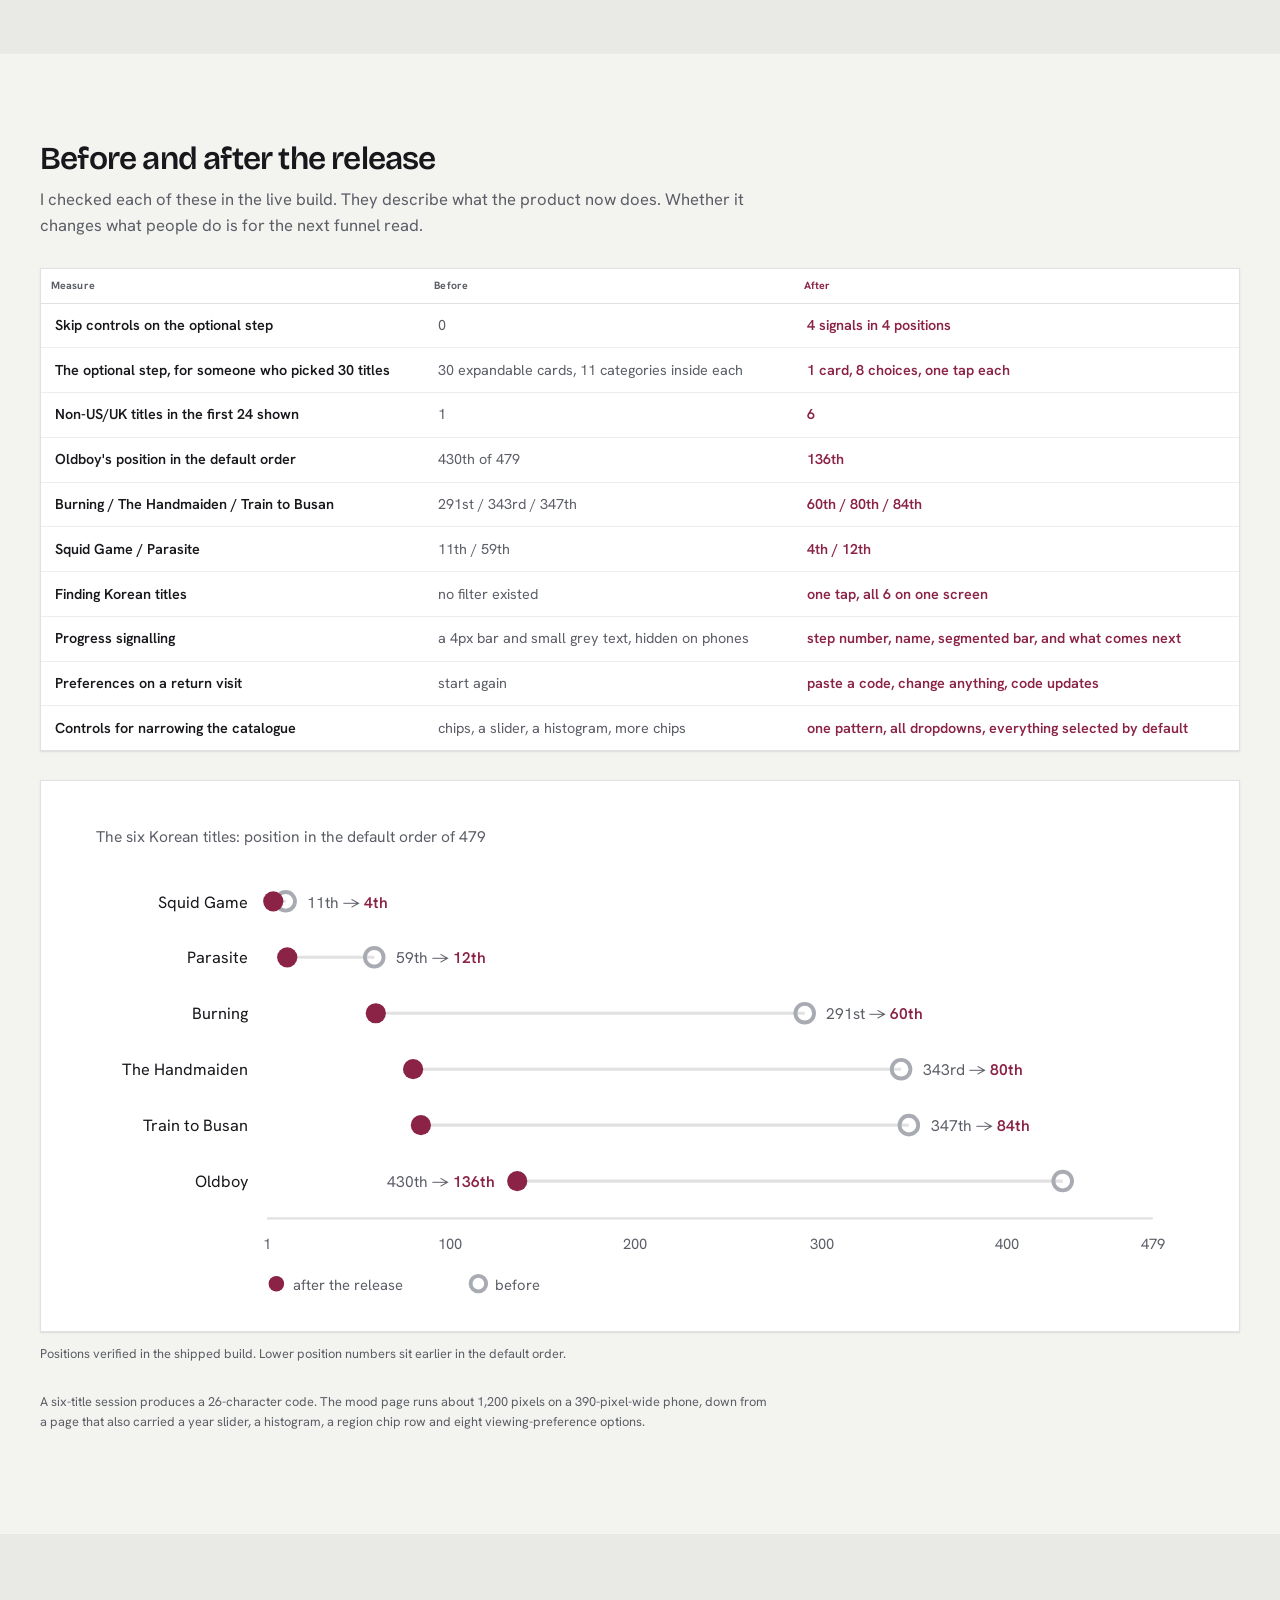
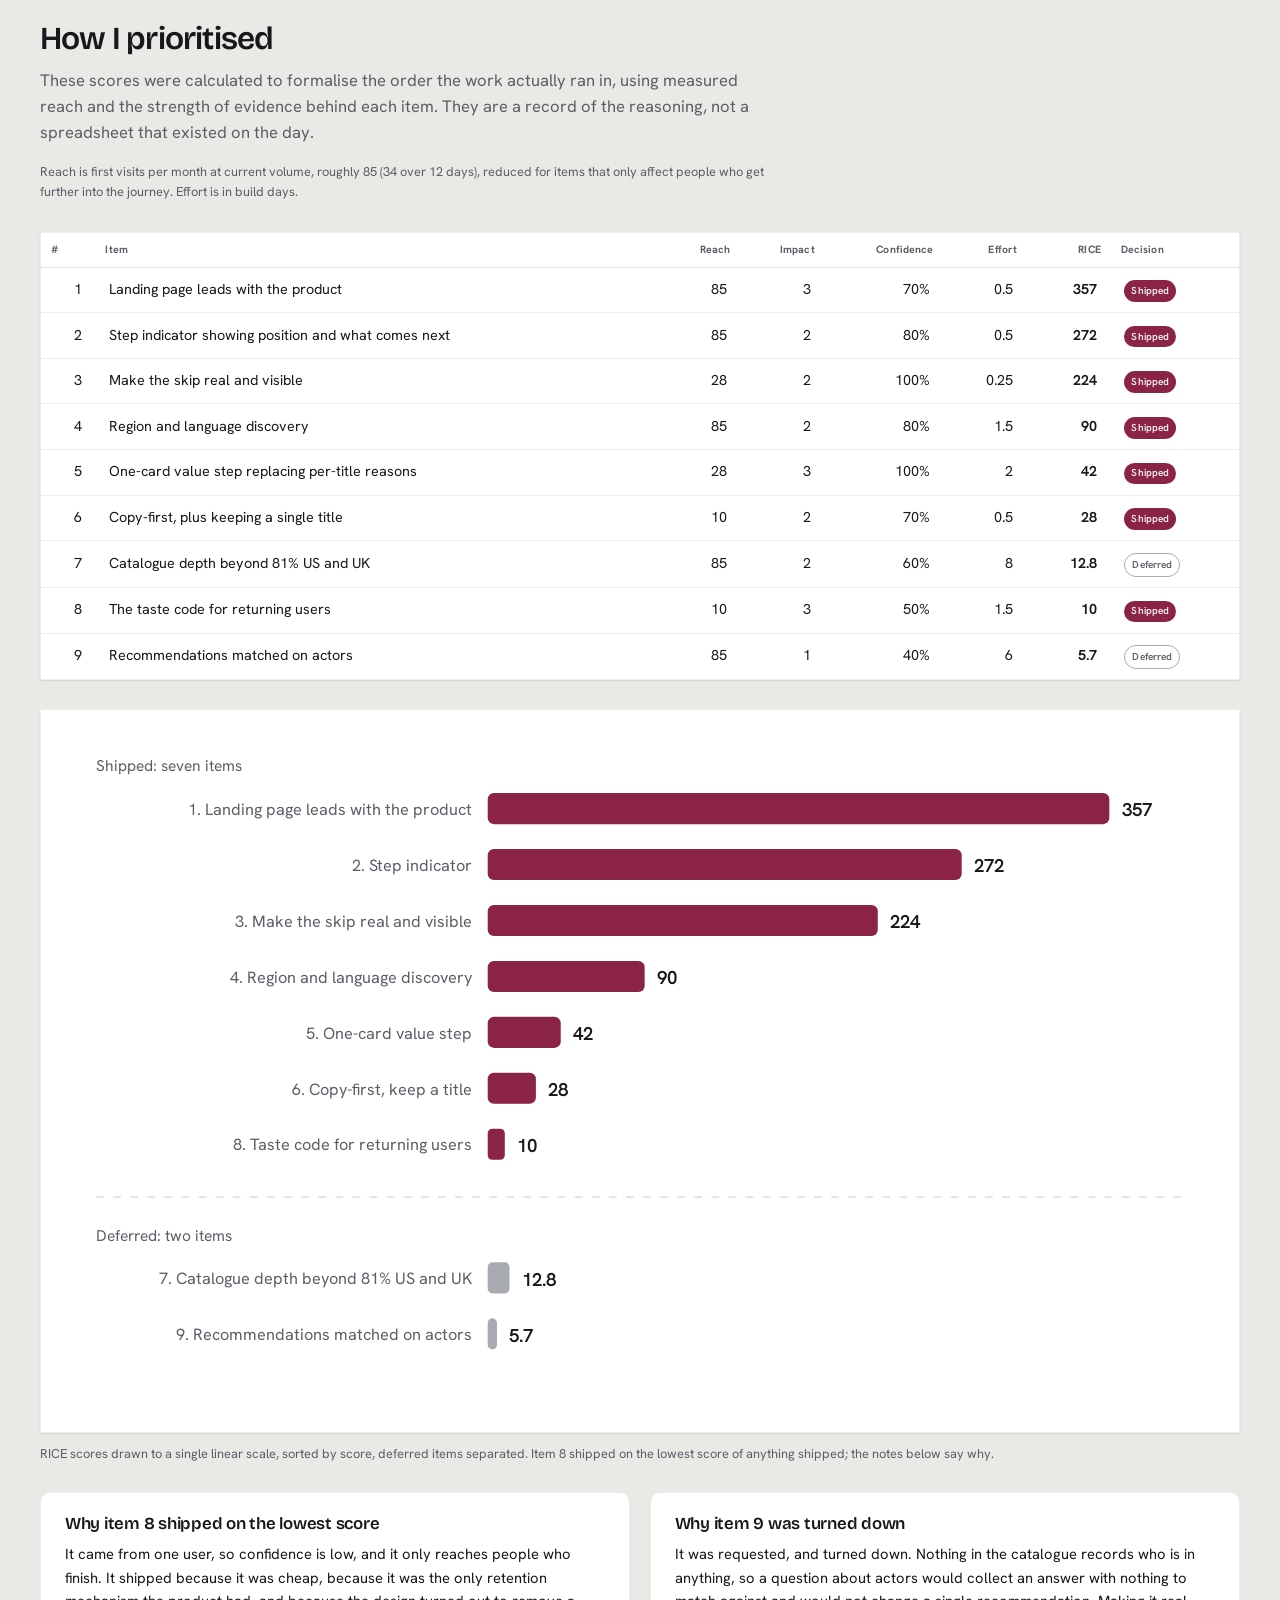
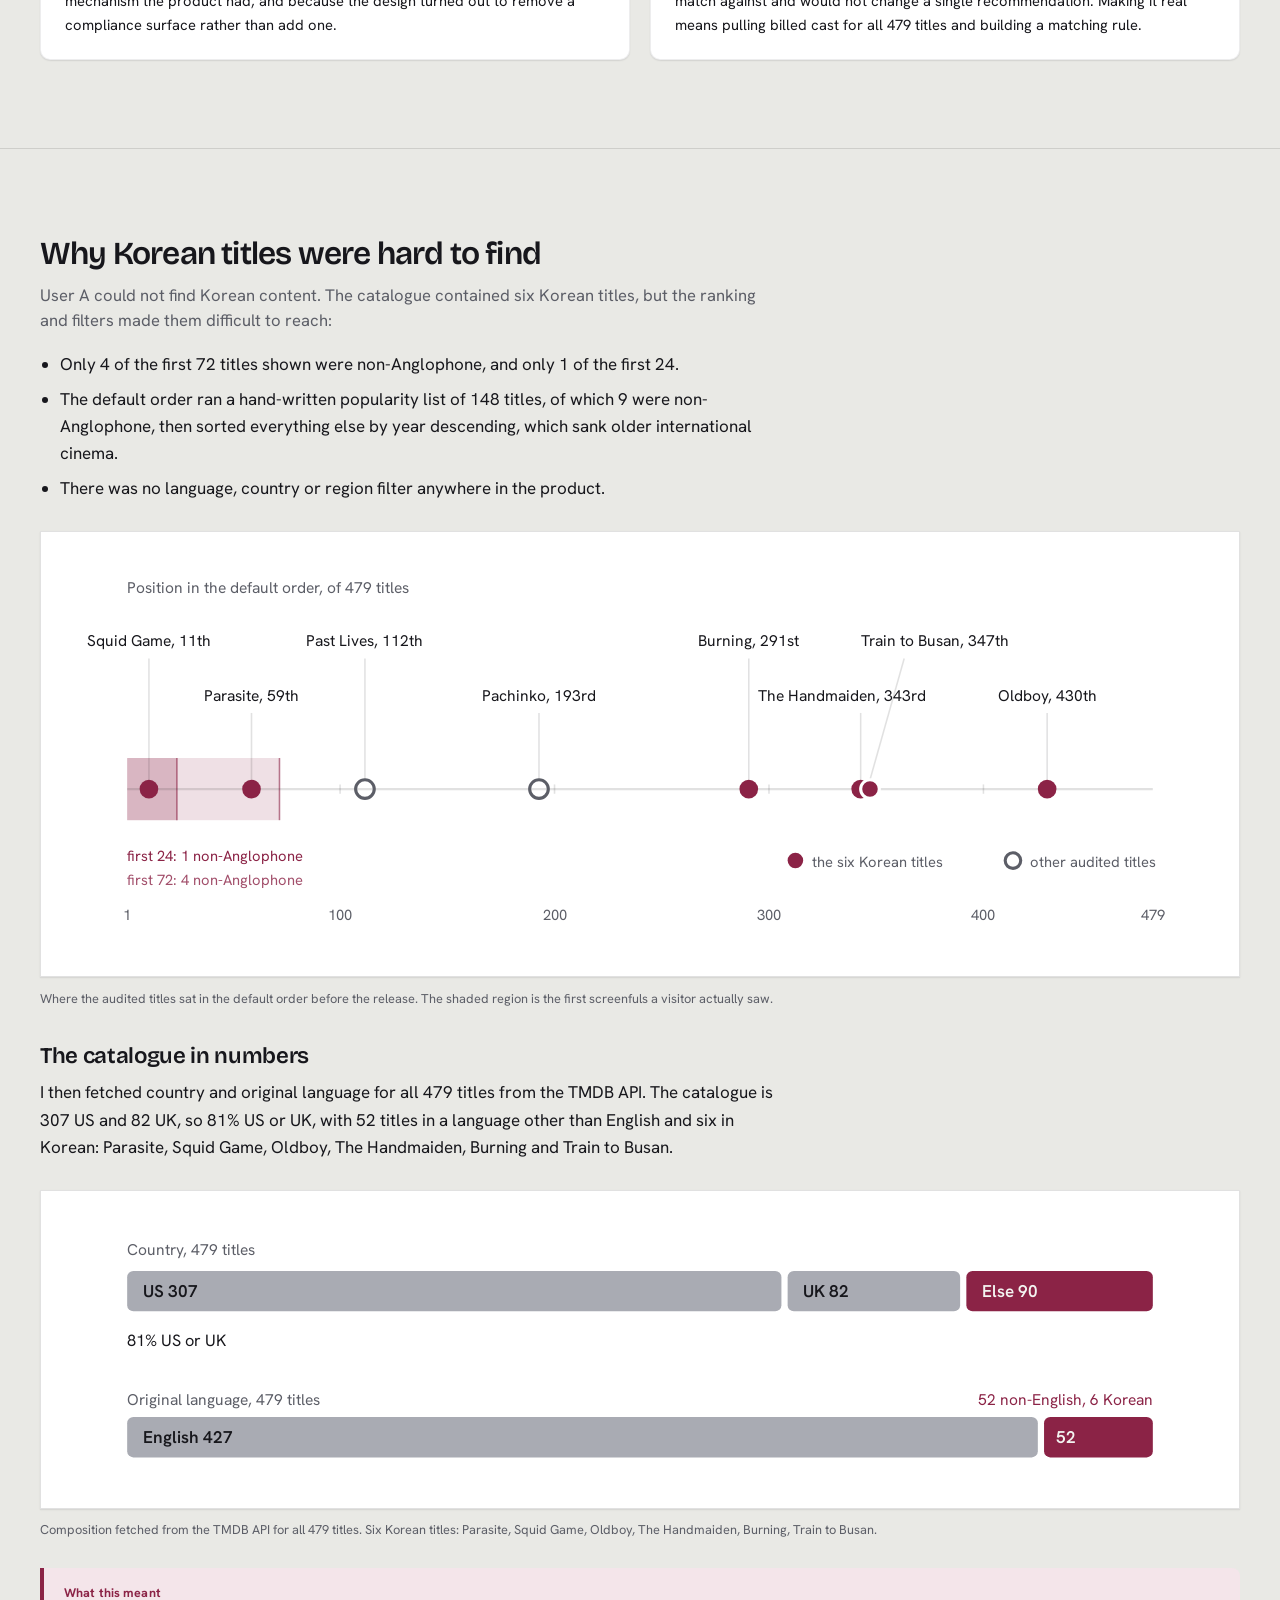
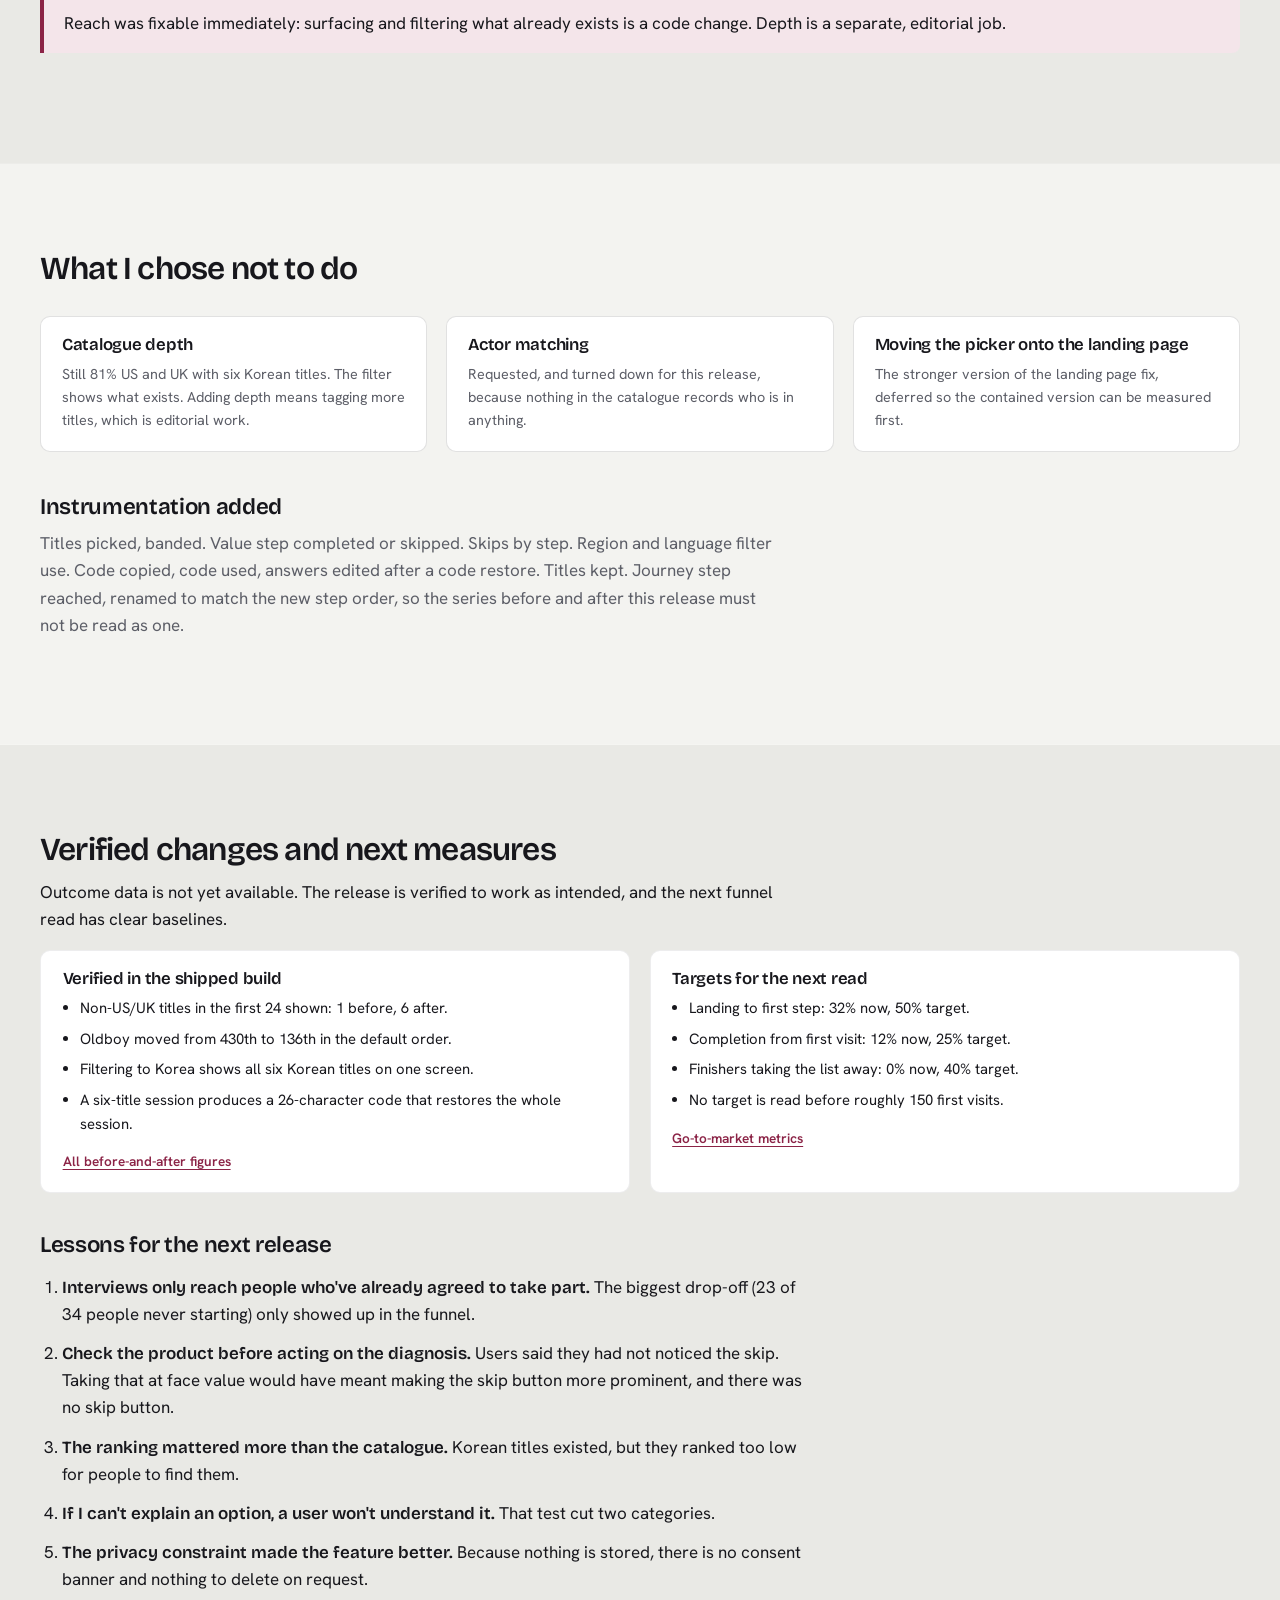
==== commit c4fcc287: "Shrink headings and opening sections" ====
--- a/portfolio/what-can-i-watch-now.html
+++ b/portfolio/what-can-i-watch-now.html
@@ -9,9 +9,9 @@
 <link rel="preconnect" href="https://fonts.googleapis.com">
 <link rel="preconnect" href="https://fonts.gstatic.com" crossorigin>
 <link href="https://fonts.googleapis.com/css2?family=Bricolage+Grotesque:opsz,wght@12..96,400..700&family=Hanken+Grotesk:ital,wght@0,300..700;1,300..700&display=swap" rel="stylesheet">
-<link rel="stylesheet" href="site.css?v=20261123d">
-<link rel="stylesheet" href="redesign.css?v=20261123d">
-<link rel="stylesheet" href="refinement.css?v=20261123d">
+<link rel="stylesheet" href="site.css?v=20261123e">
+<link rel="stylesheet" href="redesign.css?v=20261123e">
+<link rel="stylesheet" href="refinement.css?v=20261123e">
 </head>
 <body class="case-page-v2">
 <a class="skip-link" href="#main">Skip to content</a>
@@ -1545,6 +1545,6 @@
   }
 })();
 </script>
-<script src="site.js?v=20261123d"></script>
+<script src="site.js?v=20261123e"></script>
 </body>
 </html>
--- a/portfolio/refinement.css
+++ b/portfolio/refinement.css
@@ -266,3 +266,49 @@
 .case-poster-v2{min-height:0;padding:1.1rem}
 .case-poster-v2 img{max-height:340px}
 @media (max-width:640px){.case-hero-v2 h1{font-size:clamp(2.1rem,10vw,2.8rem)}}
+
+/* =====================================================================
+   Compact headings and opening sections across the site
+   ===================================================================== */
+/* Case study opening block */
+.case-hero-v2{padding-top:clamp(1rem,2vw,1.6rem)}
+.case-hero-grid-v2{grid-template-columns:minmax(0,1.3fr) minmax(0,.7fr);gap:clamp(1.2rem,3vw,2.6rem);align-items:center}
+.case-hero-v2 .eyebrow-v2{margin-bottom:.45rem;font-size:.7rem}
+.case-hero-v2 h1{font-size:clamp(1.8rem,3vw,2.6rem);line-height:1;letter-spacing:-.03em;max-width:none;margin:0 0 .45em}
+.case-hero-v2 .lead-v2{font-size:clamp(.95rem,1.2vw,1.05rem);line-height:1.5;max-width:40rem;margin:0}
+.case-hero-v2 .home-actions-v2{margin-top:1rem;gap:.6rem}
+.case-hero-v2 .button-v2{min-height:40px;padding:.5rem .95rem;font-size:.9rem}
+.case-poster-v2{padding:.7rem;gap:.5rem}
+.case-poster-v2 img{max-height:200px;border-width:4px;border-radius:14px}
+.case-poster-v2::after{font-size:.6rem;padding:.35rem .6rem}
+.case-summary-strip-v2{margin-top:clamp(1rem,2vw,1.5rem)}
+.case-summary-strip-v2>div{padding:.6rem .9rem}
+.case-summary-strip-v2 b{font-size:1.35rem}
+.case-summary-strip-v2 span{margin-top:.25rem}
+
+/* Section headings in the case study */
+.case-dashboard-v2{padding:clamp(1.8rem,3.5vw,3rem) 0}
+.artifact-lab-v2{padding:clamp(1.8rem,3.5vw,3rem) 0}
+.case-dashboard-head-v2 h2,.section-heading-v2 h2,.case-page-v2 .sec>.wrap>h2,.sec>.wrap>h2{font-size:clamp(1.55rem,2.5vw,2.2rem);line-height:1.08;letter-spacing:-.025em;max-width:none}
+.section-heading-v2{margin-bottom:1.2rem}
+.case-dashboard-head-v2{margin-bottom:1.2rem}
+
+/* Projects page */
+.projects-page-head-v3{padding:.9rem 0 .8rem}
+.projects-page-head-v3 h1{font-size:clamp(1.6rem,2.6vw,2.2rem)}
+.project-list-v3{padding-top:1rem}
+.project-card-v3 .copy{padding:clamp(1.1rem,2vw,1.8rem)}
+.project-card-v3 h2{font-size:clamp(1.5rem,2.3vw,2.1rem);line-height:1.05;letter-spacing:-.025em;margin:.1em 0 .4em}
+.project-card-v3 .plain-eyebrow-v3{font-size:.7rem;margin-bottom:.3rem}
+.wip-head h2{font-size:clamp(1.5rem,2.4vw,2.1rem)}
+.section-head h2{font-size:clamp(1.4rem,2.2vw,1.9rem)}
+
+/* Landing page */
+.home-fit .landing h1{font-size:clamp(1.6rem,min(4vh,3vw),2.5rem)}
+@media (max-width:640px){
+  .case-hero-v2 h1{font-size:clamp(1.7rem,8vw,2.2rem)}
+  .case-poster-v2{display:none}
+  .case-summary-strip-v2{grid-template-columns:1fr 1fr}
+}
+@media (max-width:900px){.case-hero-grid-v2{grid-template-columns:1fr}.case-poster-v2{display:none}}
+@media (max-width:640px){.case-hero-v2 .lead-v2{font-size:.93rem}.case-summary-strip-v2>div{padding:.5rem .7rem}.case-summary-strip-v2 b{font-size:1.15rem}}
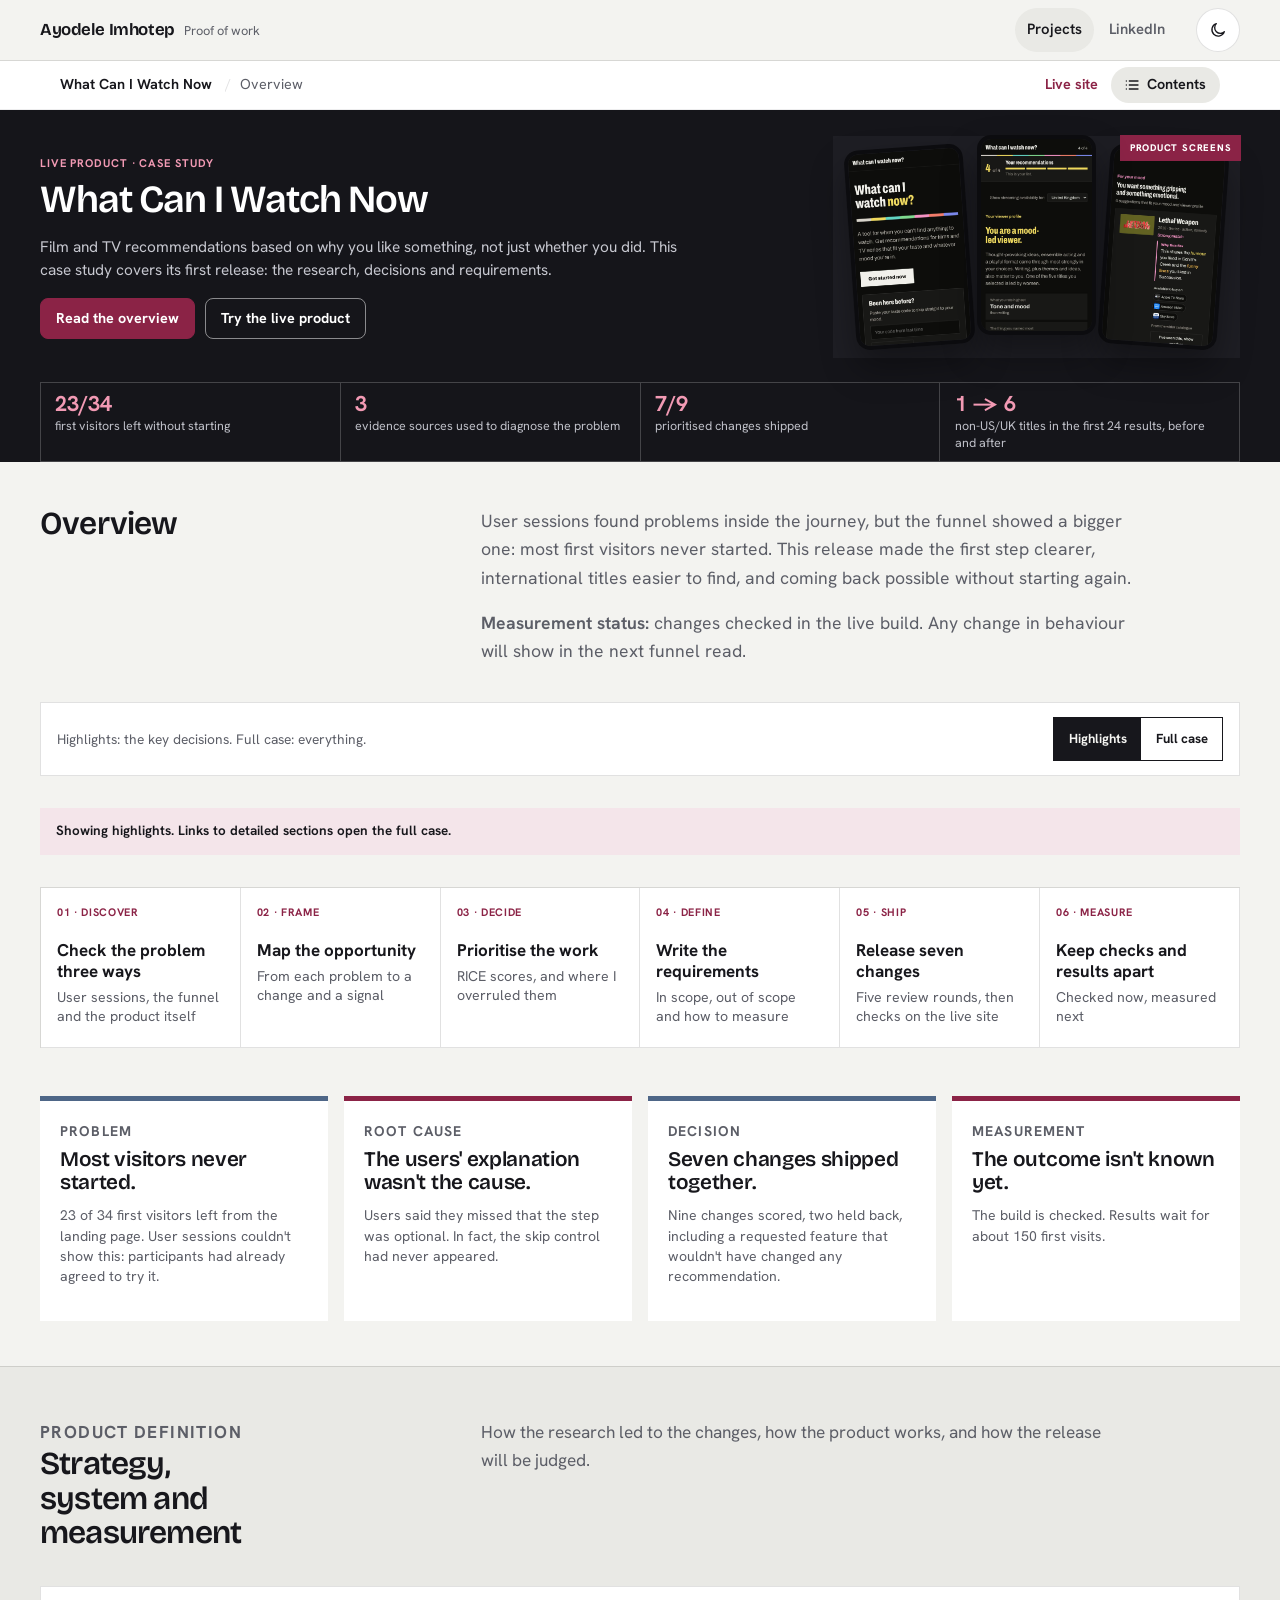
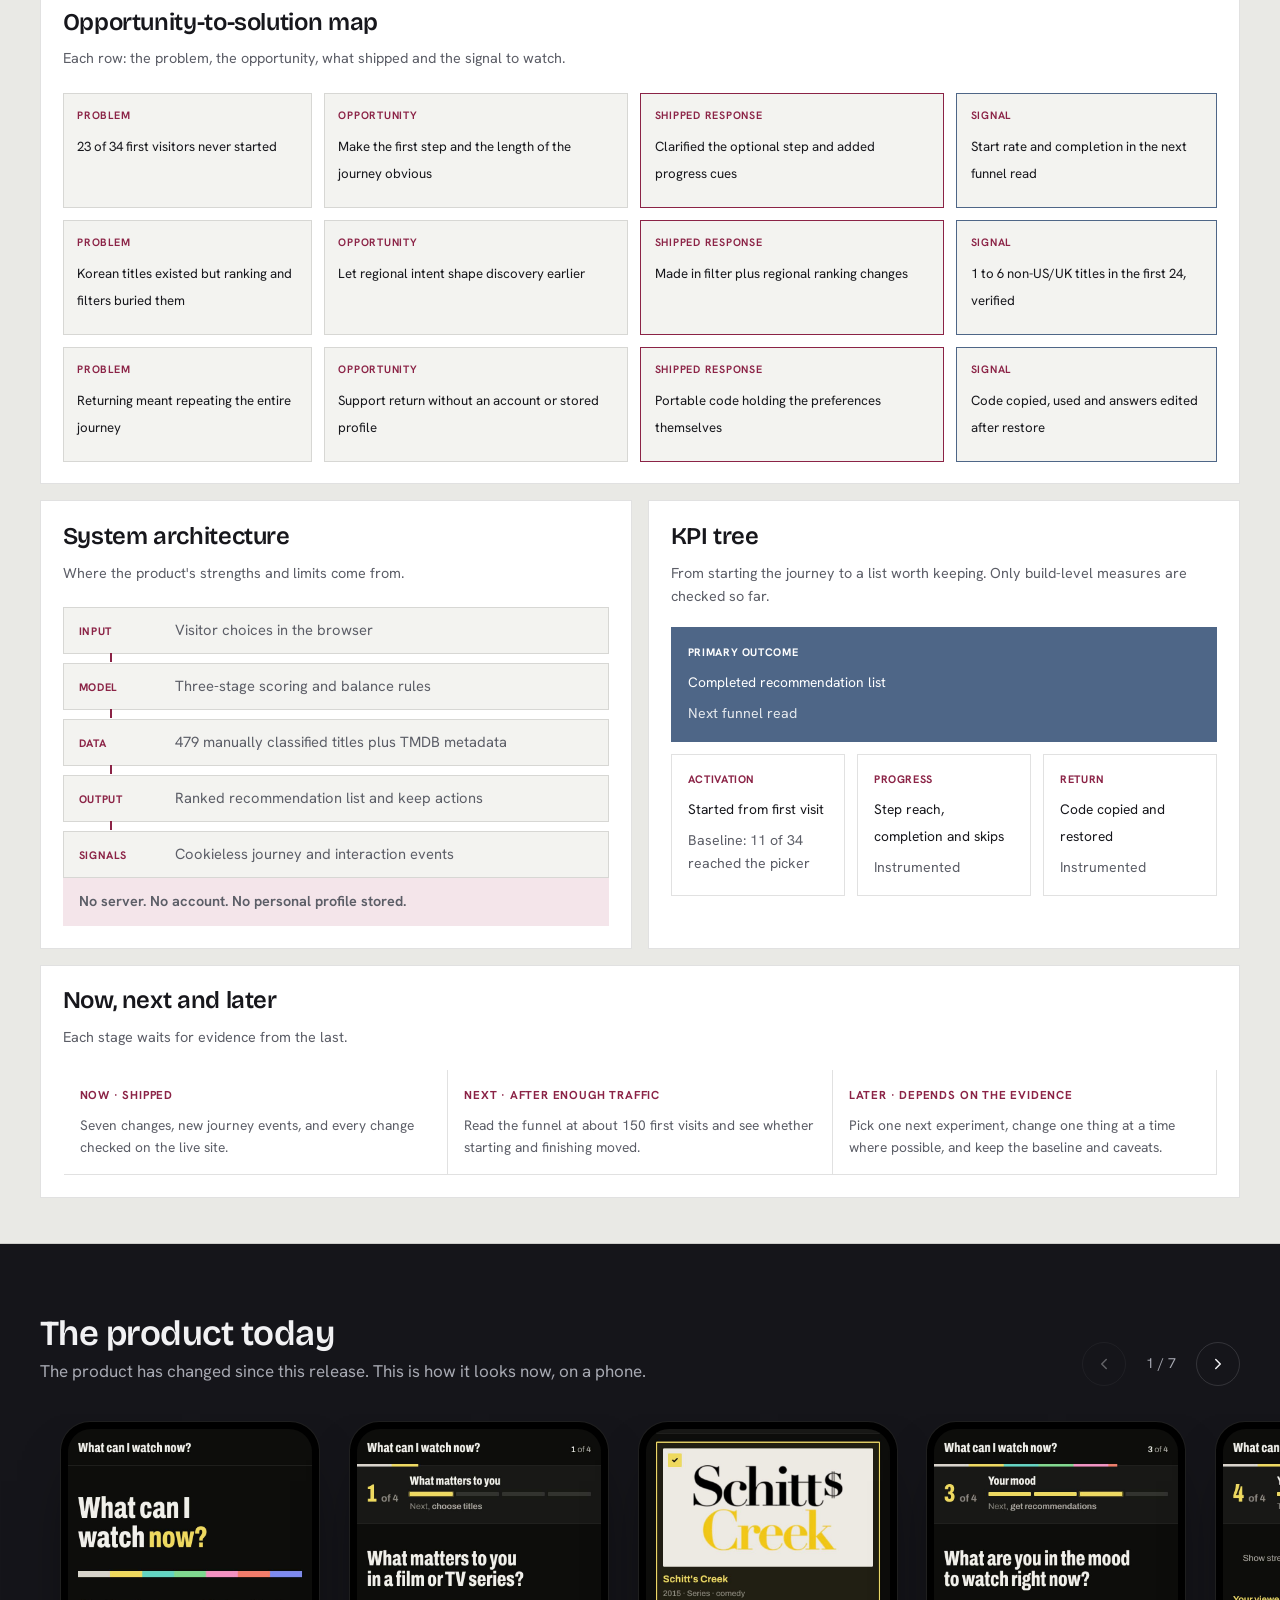
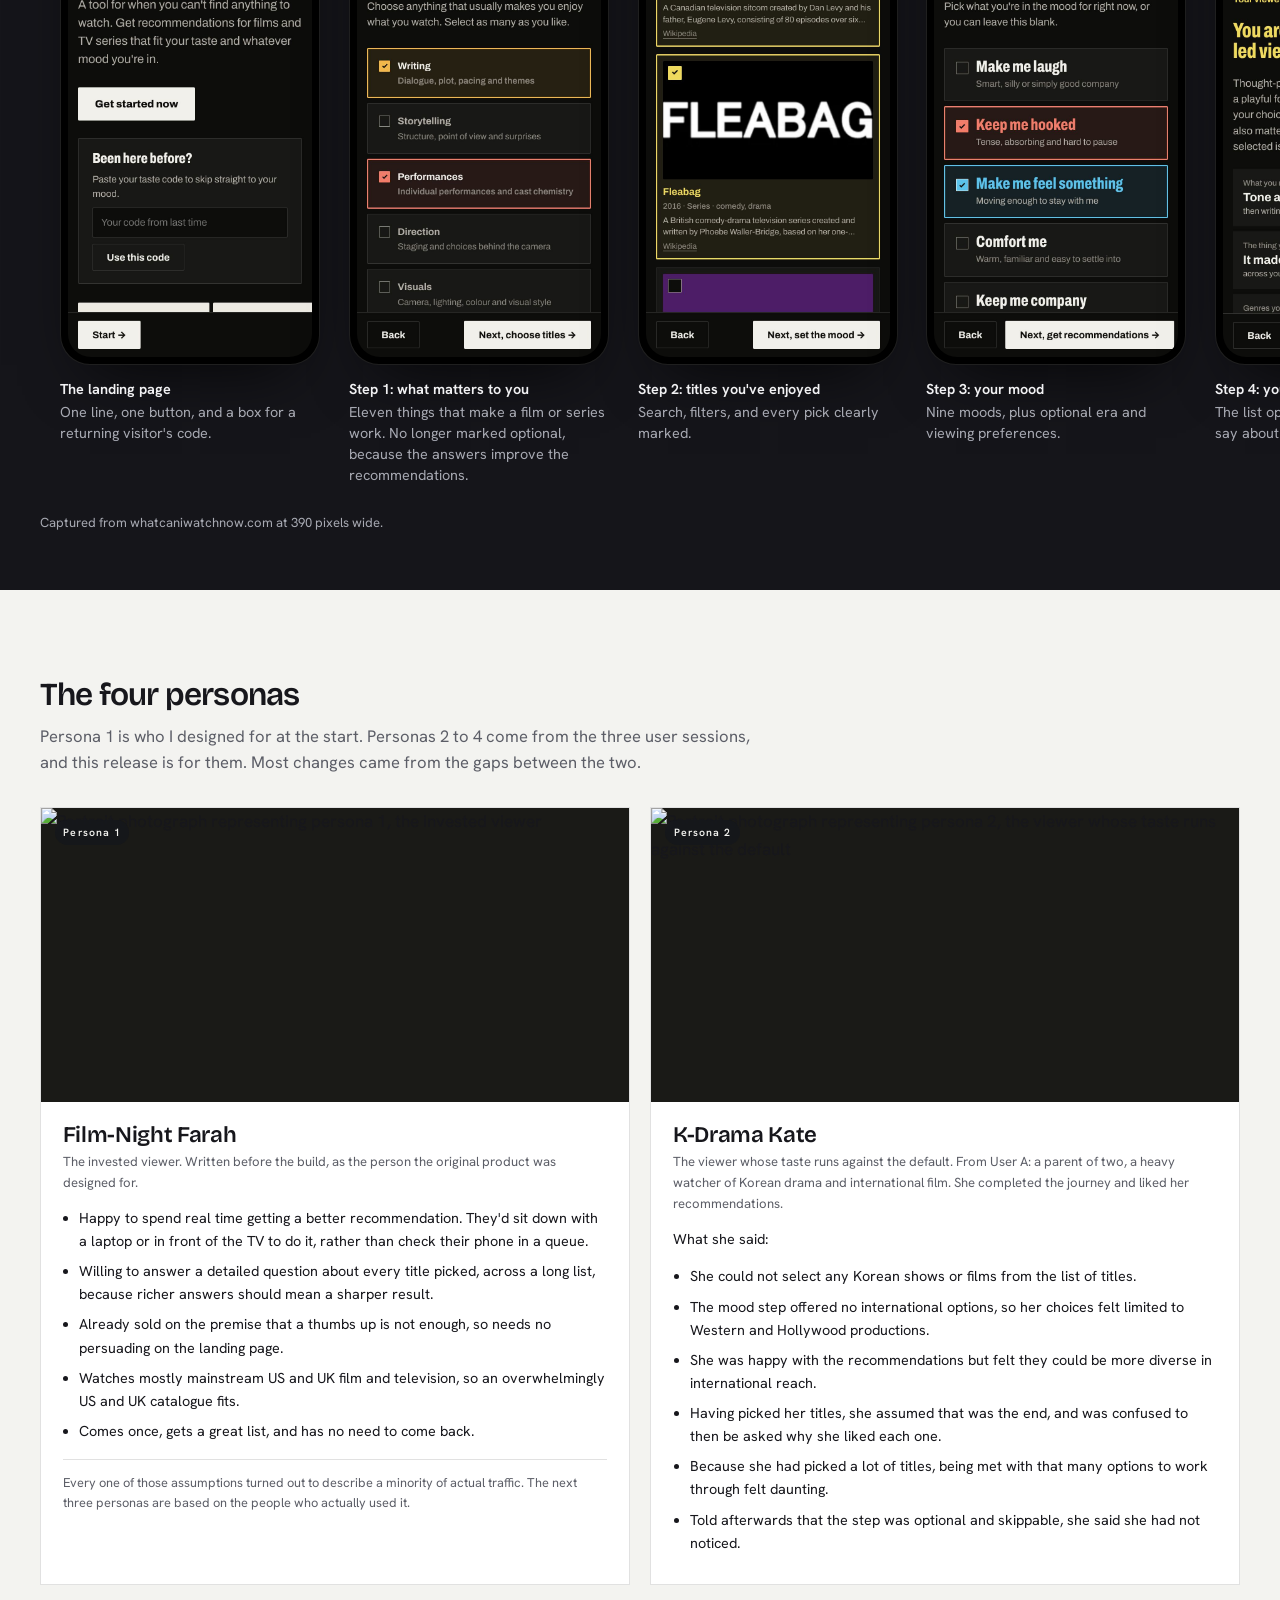
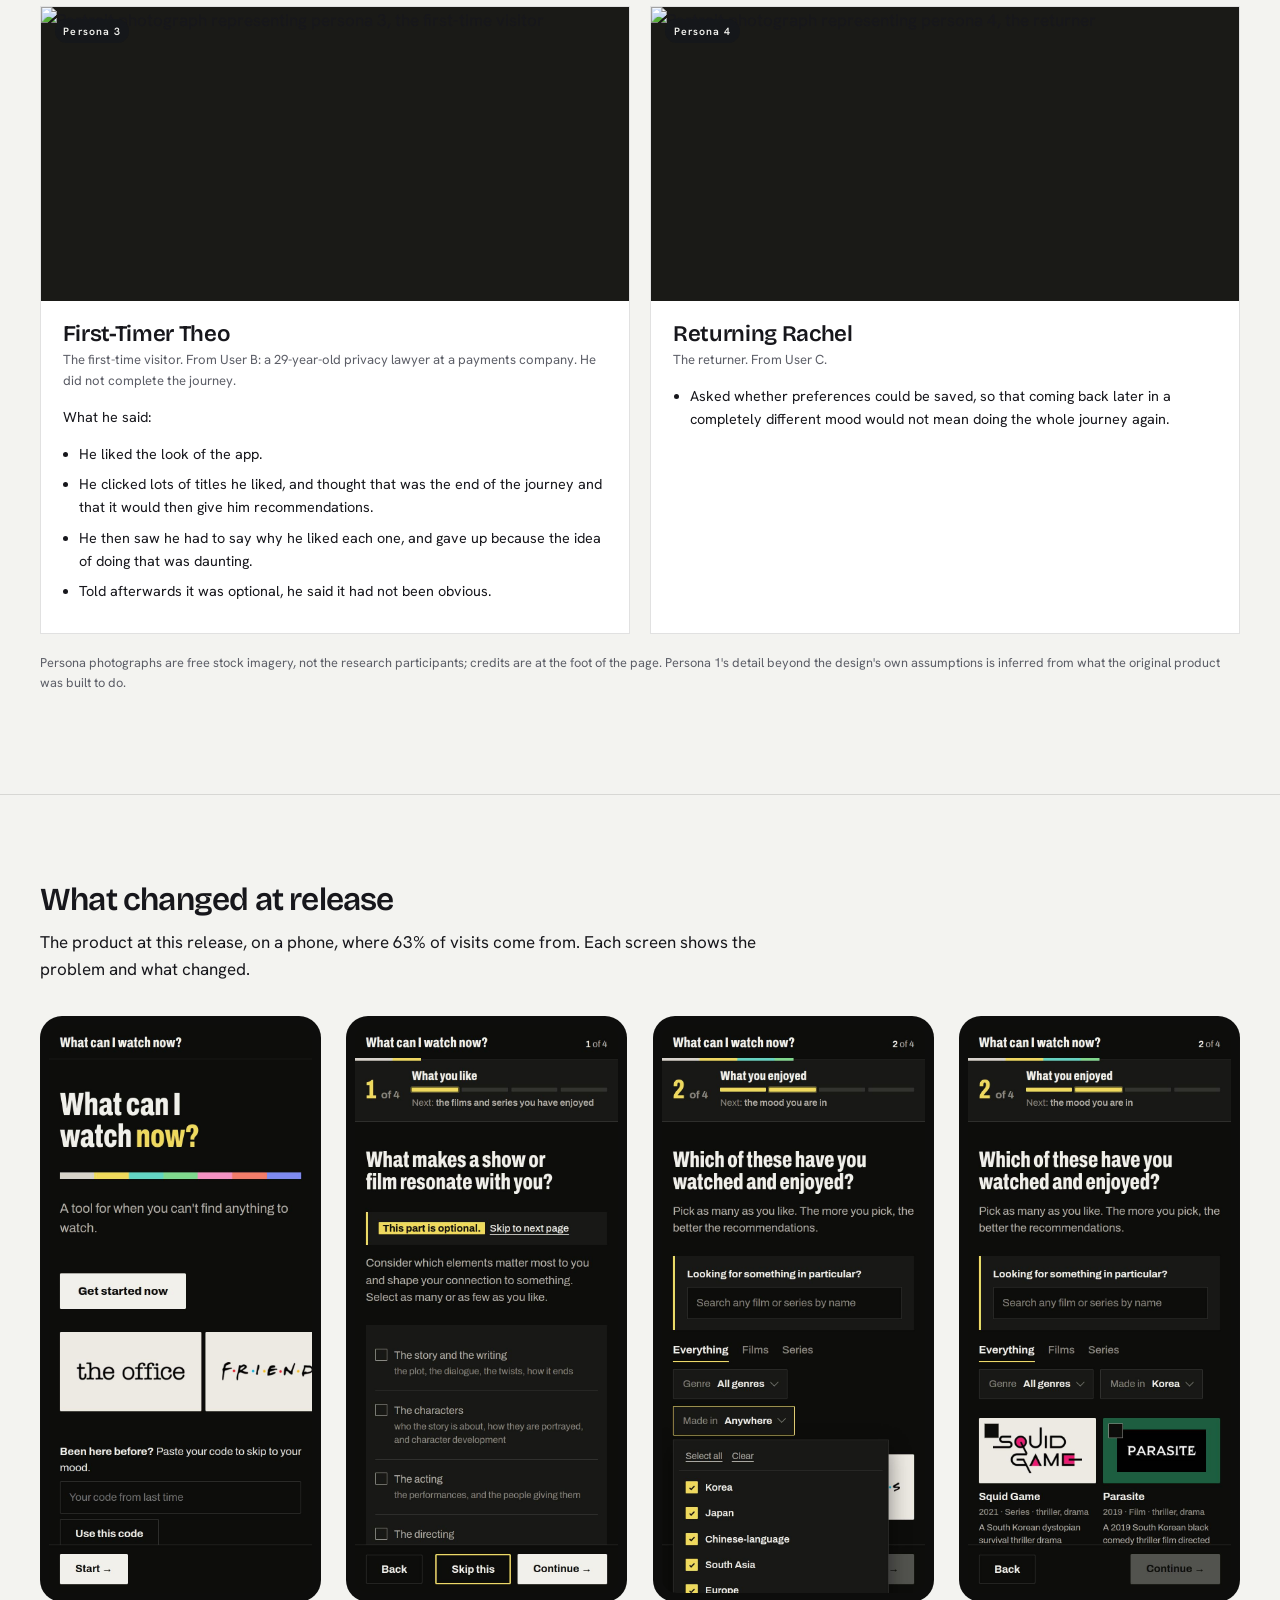
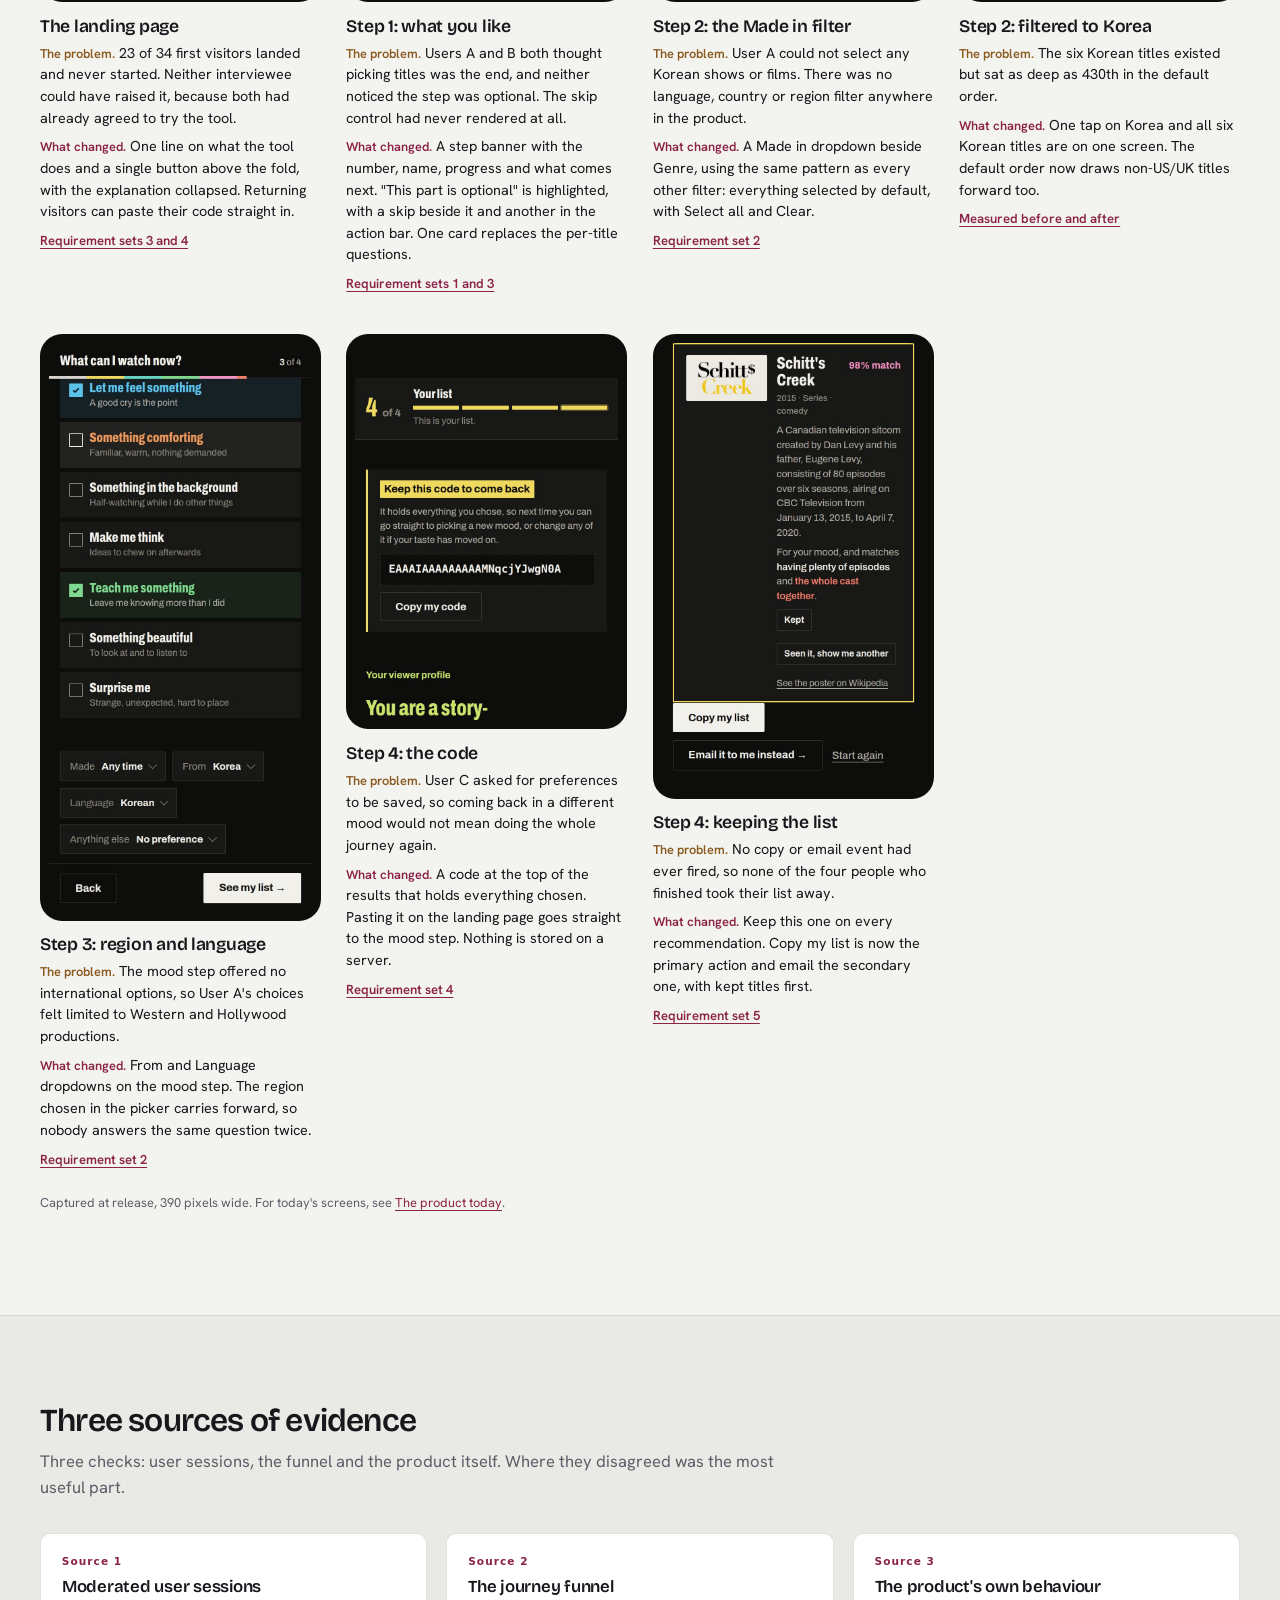
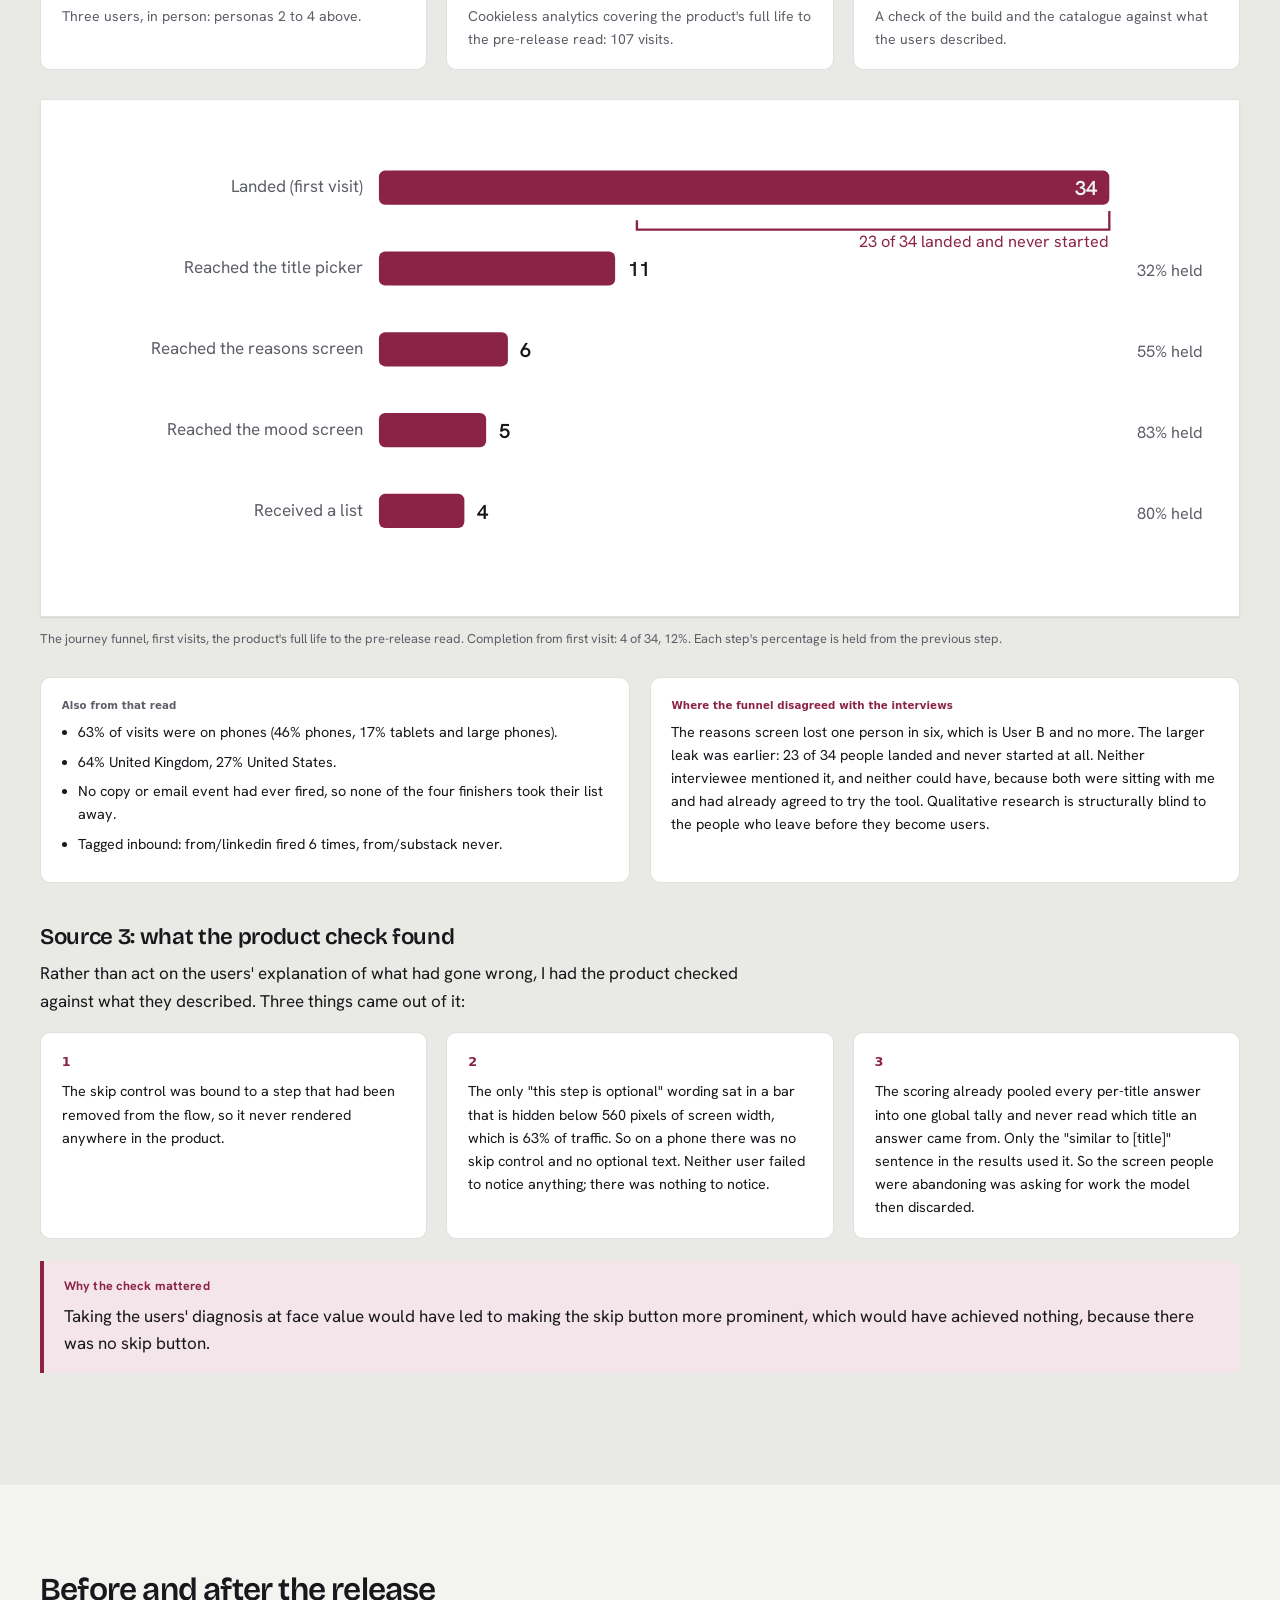
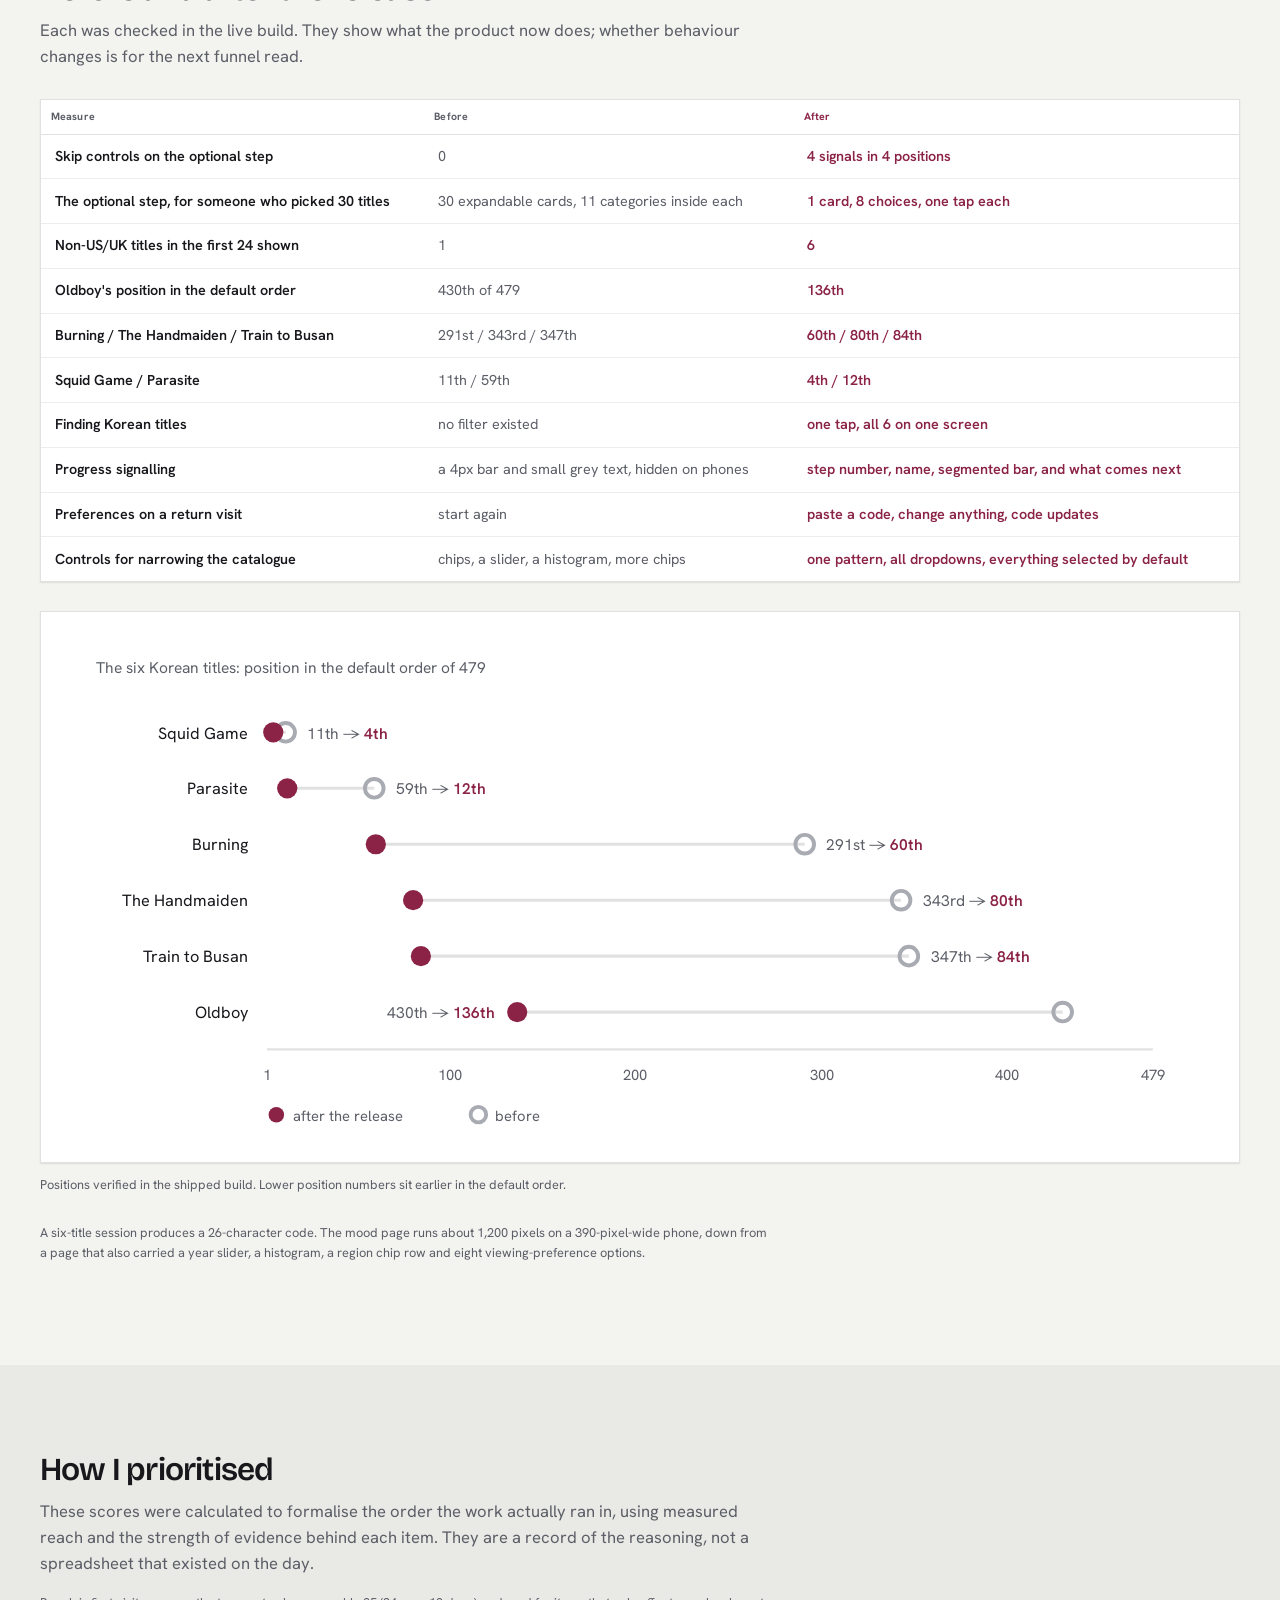
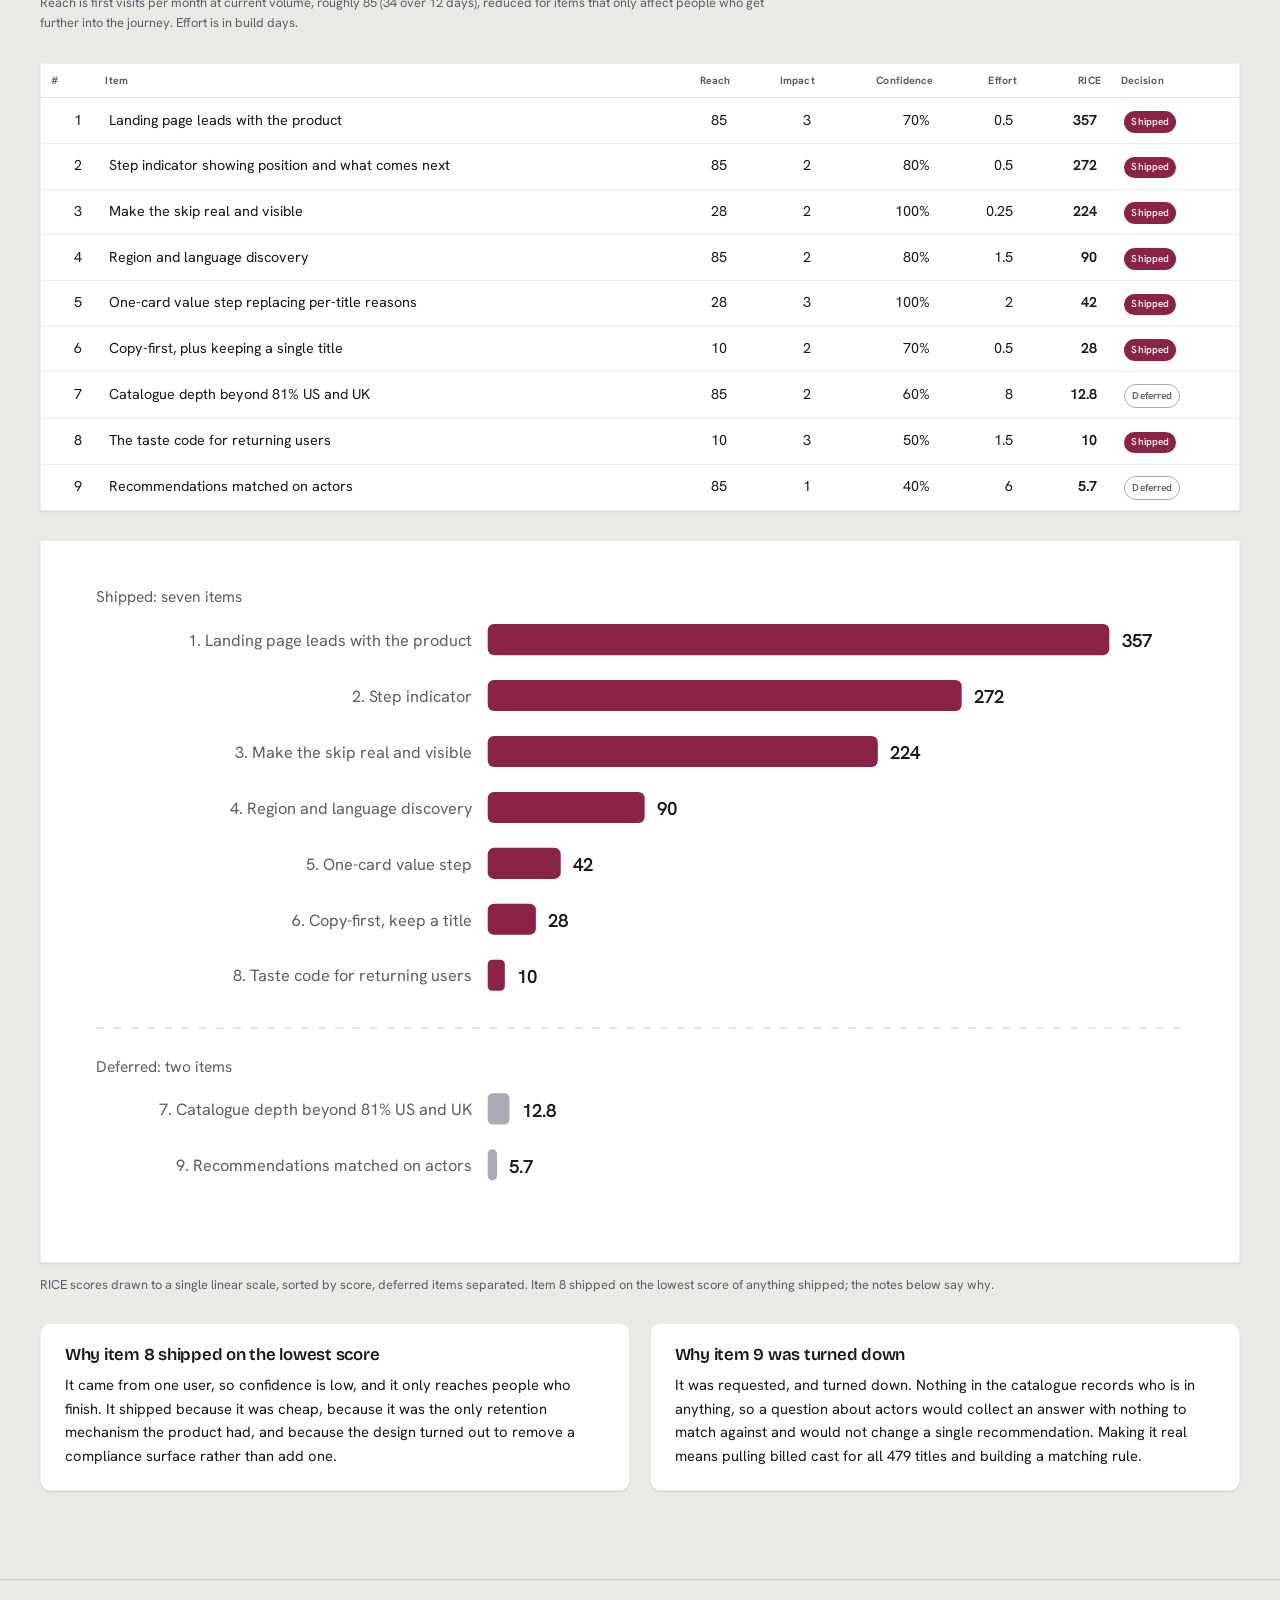
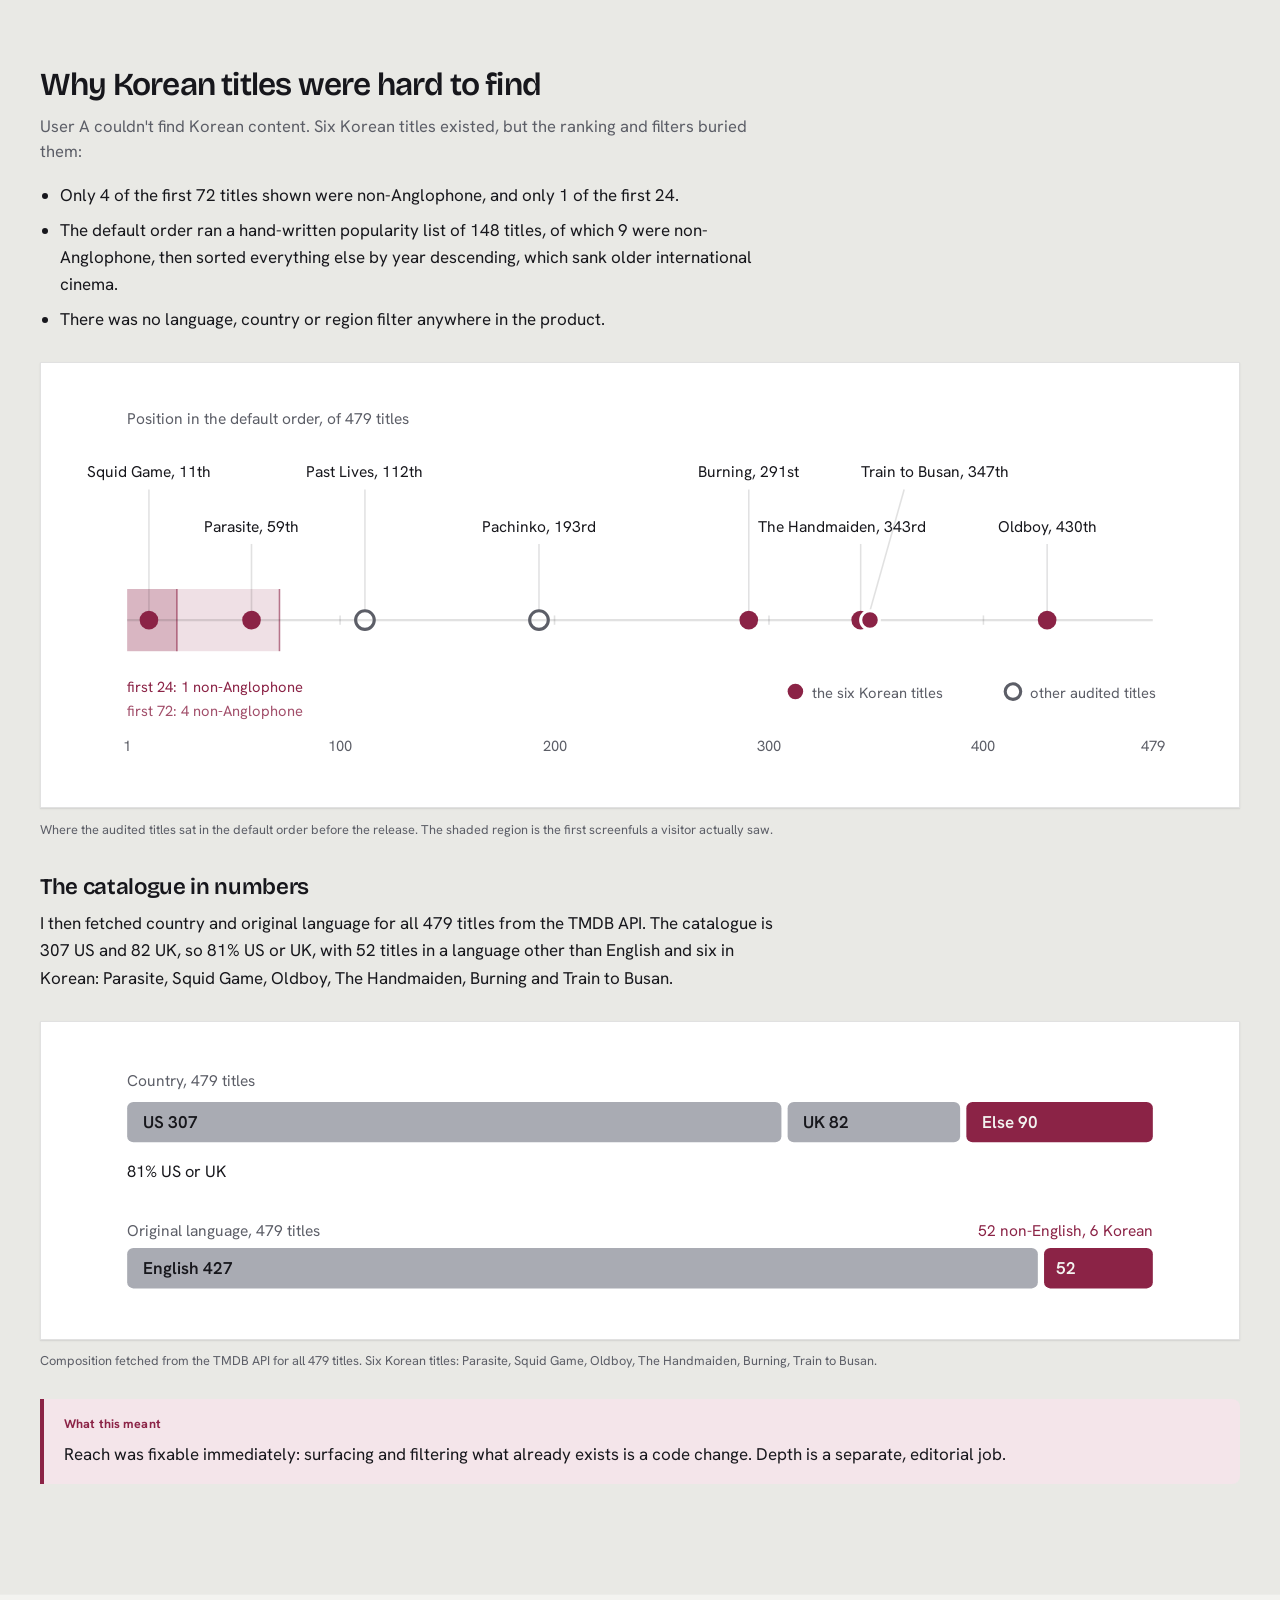
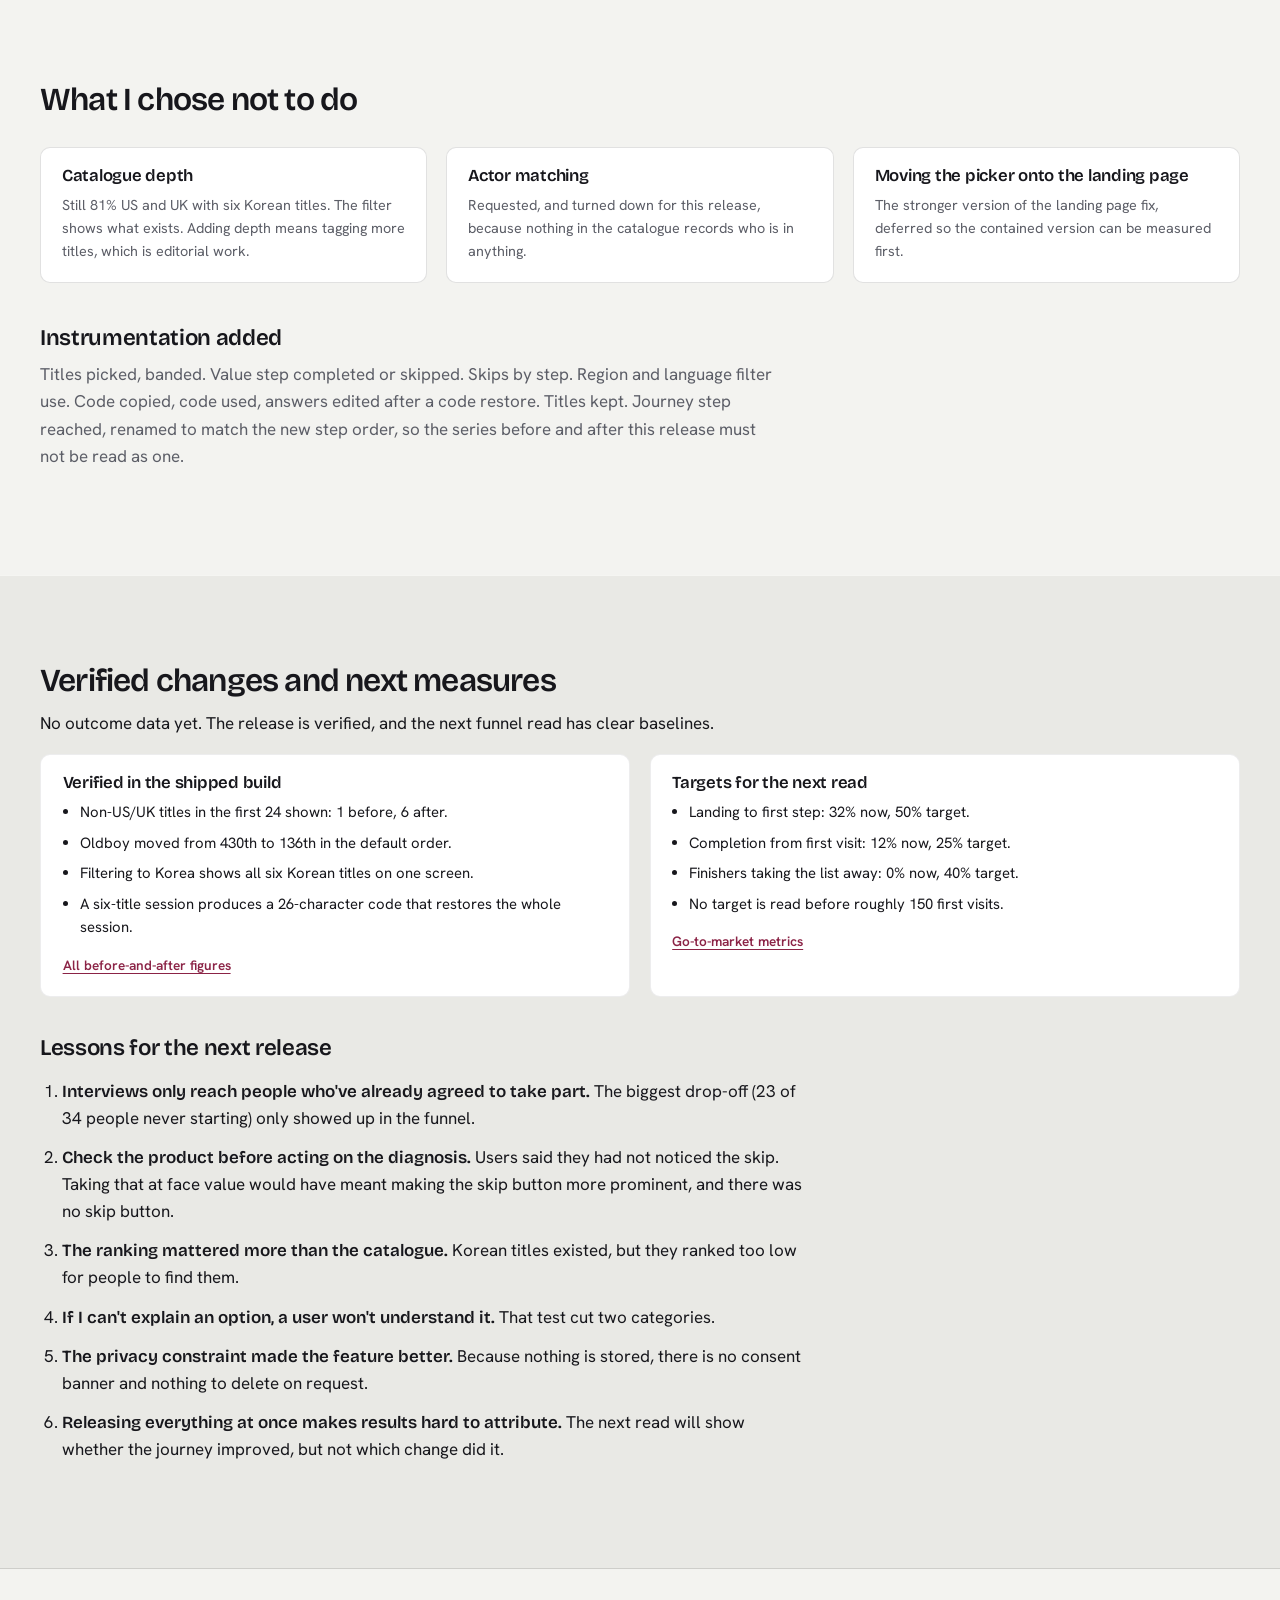
==== commit 5fb956ea: "Tighten copy across the site" ====
--- a/portfolio/what-can-i-watch-now.html
+++ b/portfolio/what-can-i-watch-now.html
@@ -46,7 +46,7 @@
       <div>
         <p class="eyebrow-v2">Live product · Case study</p>
         <h1>What Can I Watch Now</h1>
-        <p class="lead-v2">A film and TV recommendation tool for people who want suggestions based on why they like something, not only whether they liked it. This case study covers the research, decisions and requirements behind its first release.</p>
+        <p class="lead-v2">Film and TV recommendations based on why you like something, not just whether you did. This case study covers its first release: the research, decisions and requirements.</p>
         <div class="home-actions-v2"><a class="button-v2" href="#glance">Read the overview</a><a class="button-v2 secondary" href="https://whatcaniwatchnow.com" target="_blank" rel="noopener">Try the live product</a></div>
       </div>
       <div class="case-poster-v2"><img src="img/wciwn-now-landing.jpg" alt="The What Can I Watch Now landing page on a phone"><img src="img/wciwn-now-profile.jpg" alt="The results page opening with the viewer profile"><img src="img/wciwn-now-recommendations.jpg" alt="A recommendation card explaining why the title fits"></div>
@@ -62,13 +62,13 @@
 
 <section class="case-dashboard-v2" id="glance">
   <div class="wrap">
-    <div class="case-dashboard-head-v2"><h2>Overview</h2><div><p>The user sessions found problems inside the journey. The funnel showed a bigger one before it: most first visitors left without starting. This release made the first step clearer, made international titles easier to find, and let people come back without starting again.</p><p><strong>Measurement status:</strong> every change has been checked in the live build. Whether they changed behaviour will show in the next funnel read.</p></div></div>
+    <div class="case-dashboard-head-v2"><h2>Overview</h2><div><p>User sessions found problems inside the journey, but the funnel showed a bigger one: most first visitors never started. This release made the first step clearer, international titles easier to find, and coming back possible without starting again.</p><p><strong>Measurement status:</strong> changes checked in the live build. Any change in behaviour will show in the next funnel read.</p></div></div>
 
     <div class="mode-panel-v2" aria-label="Case study reading mode">
-      <p id="modeDescription">Highlights shows the key decisions. Full case adds every supporting document and section.</p>
+      <p id="modeDescription">Highlights: the key decisions. Full case: everything.</p>
       <div class="mode-switch-v2"><button class="mode-btn" id="modeHighlights" type="button" aria-pressed="true">Highlights</button><button class="mode-btn" id="modeFull" type="button" aria-pressed="false">Full case</button></div>
     </div>
-    <p class="mode-note-v2" id="modeNote">You're viewing the highlights. Any link to a detailed section opens the full case.</p>
+    <p class="mode-note-v2" id="modeNote">Showing highlights. Links to detailed sections open the full case.</p>
 
     <nav class="evidence-map-v2" aria-label="Evidence trail">
       <a href="#validation"><b>01 · Discover</b><span>Check the problem three ways</span><small>User sessions, the funnel and the product itself</small></a>
@@ -80,20 +80,20 @@
     </nav>
 
     <div class="brief-grid-v2">
-      <article class="brief-card-v2"><p class="label-v2">Problem</p><h3>Most visitors never started.</h3><p>23 of 34 first visitors left from the landing page. The user sessions couldn't show this, because both participants had already agreed to try the product.</p></article>
-      <article class="brief-card-v2"><p class="label-v2">Root cause</p><h3>The users' explanation wasn't the cause.</h3><p>Both users said they hadn't noticed the step was optional. A check of the product found the skip control had never appeared at all.</p></article>
-      <article class="brief-card-v2"><p class="label-v2">Decision</p><h3>Seven changes shipped together.</h3><p>Nine changes were scored. Two were held back, including a requested feature that wouldn't have changed a single recommendation.</p></article>
-      <article class="brief-card-v2"><p class="label-v2">Measurement</p><h3>The outcome isn't known yet.</h3><p>The build is checked. Claims about results wait for about 150 first visits, so the next funnel read has a base worth reading.</p></article>
+      <article class="brief-card-v2"><p class="label-v2">Problem</p><h3>Most visitors never started.</h3><p>23 of 34 first visitors left from the landing page. User sessions couldn't show this: participants had already agreed to try it.</p></article>
+      <article class="brief-card-v2"><p class="label-v2">Root cause</p><h3>The users' explanation wasn't the cause.</h3><p>Users said they missed that the step was optional. In fact, the skip control had never appeared.</p></article>
+      <article class="brief-card-v2"><p class="label-v2">Decision</p><h3>Seven changes shipped together.</h3><p>Nine changes scored, two held back, including a requested feature that wouldn't have changed any recommendation.</p></article>
+      <article class="brief-card-v2"><p class="label-v2">Measurement</p><h3>The outcome isn't known yet.</h3><p>The build is checked. Results wait for about 150 first visits.</p></article>
     </div>
   </div>
 </section>
 
 <section class="artifact-lab-v2" id="strategy-system">
   <div class="wrap">
-    <div class="section-heading-v2"><div><p class="eyebrow-v2">Product definition</p><h2>Strategy, system and measurement</h2></div><p>The opportunity map links each research finding to what changed. The architecture shows how the product works without a server, and the KPI tree shows how the next read will judge the release.</p></div>
+    <div class="section-heading-v2"><div><p class="eyebrow-v2">Product definition</p><h2>Strategy, system and measurement</h2></div><p>How the research led to the changes, how the product works, and how the release will be judged.</p></div>
     <div class="strategy-grid-v2">
       <article class="diagram-v2 wide">
-        <h3>Opportunity-to-solution map</h3><p>Each row runs from the problem I saw to what shipped, and the signal that decides what happens next.</p>
+        <h3>Opportunity-to-solution map</h3><p>Each row: the problem, the opportunity, what shipped and the signal to watch.</p>
         <div class="tree-v2">
           <div class="tree-node-v2"><strong>Problem</strong><span>23 of 34 first visitors never started</span></div><div class="tree-node-v2"><strong>Opportunity</strong><span>Make the first step and the length of the journey obvious</span></div><div class="tree-node-v2 solution"><strong>Shipped response</strong><span>Clarified the optional step and added progress cues</span></div><div class="tree-node-v2 signal"><strong>Signal</strong><span>Start rate and completion in the next funnel read</span></div>
           <div class="tree-node-v2"><strong>Problem</strong><span>Korean titles existed but ranking and filters buried them</span></div><div class="tree-node-v2"><strong>Opportunity</strong><span>Let regional intent shape discovery earlier</span></div><div class="tree-node-v2 solution"><strong>Shipped response</strong><span>Made in filter plus regional ranking changes</span></div><div class="tree-node-v2 signal"><strong>Signal</strong><span>1 to 6 non-US/UK titles in the first 24, verified</span></div>
@@ -108,12 +108,12 @@
       </article>
 
       <article class="diagram-v2">
-        <h3>KPI tree</h3><p>It starts with people starting the journey and ends with a list they can use. Only the build-level measures are checked so far.</p>
+        <h3>KPI tree</h3><p>From starting the journey to a list worth keeping. Only build-level measures are checked so far.</p>
         <div class="kpi-v2"><div><b>Primary outcome</b><span>Completed recommendation list</span><small>Next funnel read</small></div><div><b>Activation</b><span>Started from first visit</span><small>Baseline: 11 of 34 reached the picker</small></div><div><b>Progress</b><span>Step reach, completion and skips</span><small>Instrumented</small></div><div><b>Return</b><span>Code copied and restored</span><small>Instrumented</small></div></div>
       </article>
 
       <article class="diagram-v2 wide">
-        <h3>Now, next and later</h3><p>Each stage waits for the evidence the one before it produces.</p>
+        <h3>Now, next and later</h3><p>Each stage waits for evidence from the last.</p>
         <div class="roadmap-v2"><div><b>Now · shipped</b><p>Seven changes, new journey events, and every change checked on the live site.</p></div><div><b>Next · after enough traffic</b><p>Read the funnel at about 150 first visits and see whether starting and finishing moved.</p></div><div><b>Later · depends on the evidence</b><p>Pick one next experiment, change one thing at a time where possible, and keep the baseline and caveats.</p></div></div>
       </article>
     </div>
@@ -123,7 +123,7 @@
 <section class="sec" id="glance-detail" data-detail-section hidden>
   <div class="wrap">
     <h2>Two-minute summary</h2>
-    <p class="measure lead">Start with the four findings below. Each links to the evidence and decision behind it. Every number on this page was measured or checked in the live build; none is a forecast.</p>
+    <p class="measure lead">Four findings, each linked to its evidence. Every number here was measured or checked in the live build; none is a forecast.</p>
 
     <dl class="ctx">
       <div><dt>My role</dt><dd>Everything from the research to the requirements, including the product design and the data. I directed the build and tested it before release (<a href="#product">how it was built</a>).</dd></div>
@@ -191,7 +191,7 @@
   <div class="wrap gallery-head">
     <div>
       <h2 id="today-title">The product today</h2>
-      <p>The live product has kept changing since the release this case study covers. These are its screens now, on a phone.</p>
+      <p>The product has changed since this release. This is how it looks now, on a phone.</p>
     </div>
     <div class="gallery-controls">
       <button class="g-btn" type="button" data-gallery-prev aria-label="Previous screen"><svg viewBox="0 0 24 24" fill="none" stroke="currentColor" stroke-width="2" stroke-linecap="round" stroke-linejoin="round" aria-hidden="true"><path d="M15 6l-6 6 6 6"/></svg></button>
@@ -203,25 +203,25 @@
       <a class="g-item" href="https://whatcaniwatchnow.com" target="_blank" rel="noopener">
         <figure style="margin:0">
           <div class="g-phone"><img src="img/wciwn-now-landing.jpg" alt="The landing page on a phone: the product name, one line on what it does, a Get started now button and a box to paste a code from last time." loading="eager" width="390" height="844" draggable="false"></div>
-          <figcaption><b>The landing page</b>One line on what it's for, one button, and a place for returning visitors to paste their code.</figcaption>
+          <figcaption><b>The landing page</b>One line, one button, and a box for a returning visitor's code.</figcaption>
         </figure><span class="visually-hidden"> (opens the live product in a new tab)</span>
       </a>
       <a class="g-item" href="https://whatcaniwatchnow.com" target="_blank" rel="noopener">
         <figure style="margin:0">
           <div class="g-phone"><img src="img/wciwn-now-what-matters.jpg" alt="Step 1 of 4 on a phone, What matters to you, with Writing and Performances selected from a list of categories, each with a short explanation." loading="eager" width="390" height="844" draggable="false"></div>
-          <figcaption><b>Step 1: what matters to you</b>Eleven things that make a film or series work, each explained in plain words. Since this release, the step no longer says it's optional, because answering it gives the recommendations more to work with.</figcaption>
+          <figcaption><b>Step 1: what matters to you</b>Eleven things that make a film or series work. No longer marked optional, because the answers improve the recommendations.</figcaption>
         </figure><span class="visually-hidden"> (opens the live product in a new tab)</span>
       </a>
       <a class="g-item" href="https://whatcaniwatchnow.com" target="_blank" rel="noopener">
         <figure style="margin:0">
           <div class="g-phone"><img src="img/wciwn-now-titles.jpg" alt="Step 2 of 4 on a phone: title cards for Schitt's Creek and Fleabag, both marked as selected." loading="eager" width="390" height="844" draggable="false"></div>
-          <figcaption><b>Step 2: titles you've enjoyed</b>Search, a films or series switch and genre filters, with every pick clearly marked.</figcaption>
+          <figcaption><b>Step 2: titles you've enjoyed</b>Search, filters, and every pick clearly marked.</figcaption>
         </figure><span class="visually-hidden"> (opens the live product in a new tab)</span>
       </a>
       <a class="g-item" href="https://whatcaniwatchnow.com" target="_blank" rel="noopener">
         <figure style="margin:0">
           <div class="g-phone"><img src="img/wciwn-now-mood.jpg" alt="Step 3 of 4 on a phone: mood options, with Keep me hooked and Make me feel something selected." loading="lazy" width="390" height="844" draggable="false"></div>
-          <figcaption><b>Step 3: your mood</b>Nine moods, plus optional choices for when it was made and how you want to watch it.</figcaption>
+          <figcaption><b>Step 3: your mood</b>Nine moods, plus optional era and viewing preferences.</figcaption>
         </figure><span class="visually-hidden"> (opens the live product in a new tab)</span>
       </a>
       <a class="g-item" href="https://whatcaniwatchnow.com" target="_blank" rel="noopener">
@@ -233,13 +233,13 @@
       <a class="g-item" href="https://whatcaniwatchnow.com" target="_blank" rel="noopener">
         <figure style="margin:0">
           <div class="g-phone"><img src="img/wciwn-now-recommendations.jpg" alt="A recommendation card on a phone, with a Strong match label, a Why this fits explanation and where the title is available." loading="lazy" width="390" height="844" draggable="false"></div>
-          <figcaption><b>Step 4: your recommendations</b>Each one says why it fits, using the titles you picked, and where you can watch it.</figcaption>
+          <figcaption><b>Step 4: your recommendations</b>Why each one fits, and where to watch it.</figcaption>
         </figure><span class="visually-hidden"> (opens the live product in a new tab)</span>
       </a>
       <a class="g-item" href="https://whatcaniwatchnow.com" target="_blank" rel="noopener">
         <figure style="margin:0">
           <div class="g-phone"><img src="img/wciwn-now-code.jpg" alt="The end of the results page on a phone: a code to keep, with a Copy my code button, and buttons to email or copy the list." loading="lazy" width="390" height="844" draggable="false"></div>
-          <figcaption><b>Step 4: a code to come back with</b>Copy the code, paste it next time, and go straight to your mood. Nothing is stored on a server.</figcaption>
+          <figcaption><b>Step 4: a code to come back with</b>Paste it next time to skip to your mood. Nothing is stored on a server.</figcaption>
         </figure><span class="visually-hidden"> (opens the live product in a new tab)</span>
       </a>
   </div>
@@ -249,7 +249,7 @@
 <section class="sec doc" id="personas">
   <div class="wrap">
     <h2>The four personas</h2>
-    <p class="measure lead">Persona 1 is the person I had in mind before I built anything, and I used it to work out what the product needed to do. Personas 2 to 4 come from the three user sessions, and they're who this release was built for. Most of the changes came from the differences between them.</p>
+    <p class="measure lead">Persona 1 is who I designed for at the start. Personas 2 to 4 come from the three user sessions, and this release is for them. Most changes came from the gaps between the two.</p>
 
     <div class="personas" style="margin-top:2rem">
 
@@ -343,7 +343,7 @@
 <section class="sec" id="screens">
   <div class="wrap">
     <h2>What changed at release</h2>
-    <p class="measure">These screenshots show the product at this release, on a phone, where 63% of visits come from. Under each one is the problem it was meant to fix and what I changed.</p>
+    <p class="measure">The product at this release, on a phone, where 63% of visits come from. Each screen shows the problem and what changed.</p>
     <div class="shots">
       <figure class="shot">
         <div class="shot-img"><img src="img/wciwn-landing.jpg" alt="The live landing page on a phone: the product name, one line on what it does, a Get started now button, and a box to paste a code from last time." loading="lazy" width="390" height="844"></div>
@@ -409,14 +409,14 @@
         </figcaption>
       </figure>
     </div>
-    <p class="smallnote" style="margin-top:1rem">Captured from whatcaniwatchnow.com at 390 pixels wide, at the time of this release. For the screens as they are now, see <a href="#today">The product today</a>.</p>
+    <p class="smallnote" style="margin-top:1rem">Captured at release, 390 pixels wide. For today's screens, see <a href="#today">The product today</a>.</p>
   </div>
 </section>
 
 <section class="sec sec-dark doc" id="validation">
   <div class="wrap">
     <h2>Three sources of evidence</h2>
-    <p class="measure lead">I checked the problem three ways: moderated sessions with users, the journey funnel from the analytics, and a check of how the product itself behaved. They didn't all agree, and the places where they disagreed turned out to be the most useful.</p>
+    <p class="measure lead">Three checks: user sessions, the funnel and the product itself. Where they disagreed was the most useful part.</p>
 
     <div class="grid3" style="margin-top:2rem">
       <div style="background:var(--dk-card);border:1px solid var(--dk-line);border-radius:10px;padding:1.2rem 1.3rem">
@@ -518,7 +518,7 @@
 <section class="sec sec-dark doc" id="beforeafter">
   <div class="wrap">
     <h2>Before and after the release</h2>
-    <p class="measure lead">I checked each of these in the live build. They describe what the product now does. Whether it changes what people do is for the next funnel read.</p>
+    <p class="measure lead">Each was checked in the live build. They show what the product now does; whether behaviour changes is for the next funnel read.</p>
 
     <figure>
       <div class="tblwrap" data-scroll-table tabindex="0" role="region" aria-label="Before and after comparison table" style="background:var(--dk-card);border-color:var(--dk-line)">
@@ -701,7 +701,7 @@
 <section class="sec" id="process" data-detail-section hidden>
   <div class="wrap">
     <h2>How the release ran</h2>
-    <p class="measure">I did the research first. The changes then went through five rounds of review, and I released them all together at the end of the same day.</p>
+    <p class="measure">Research first. Then five review rounds, and every change released together the same day.</p>
     <ol class="rounds">
       <li>
         <h3>Round 1: the main fixes</h3>
@@ -738,7 +738,7 @@
 <section class="sec sec-dark doc" id="catalogue">
   <div class="wrap">
     <h2>Why Korean titles were hard to find</h2>
-    <p class="measure lead">User A could not find Korean content. The catalogue contained six Korean titles, but the ranking and filters made them difficult to reach:</p>
+    <p class="measure lead">User A couldn't find Korean content. Six Korean titles existed, but the ranking and filters buried them:</p>
     <ul class="measure">
       <li>Only 4 of the first 72 titles shown were non-Anglophone, and only 1 of the first 24.</li>
       <li>The default order ran a hand-written popularity list of 148 titles, of which 9 were non-Anglophone, then sorted everything else by year descending, which sank older international cinema.</li>
@@ -1111,7 +1111,7 @@
 <section class="sec sec-alt" id="shipped" data-detail-section hidden>
   <div class="wrap">
     <h2>The five requirement sets</h2>
-    <p class="measure lead">These are the requirements for the release, in five sets. Each one covers the user problem, the persona it serves, the pain points, the requirements, what's out of scope and how it'll be measured.</p>
+    <p class="measure lead">Five sets, each with the problem, persona, pain points, requirements, scope and measures.</p>
 
     <!-- 1 -->
     <article class="req">
@@ -1361,7 +1361,7 @@
 <section class="sec" id="results">
   <div class="wrap">
     <h2>Verified changes and next measures</h2>
-    <p class="measure">Outcome data is not yet available. The release is verified to work as intended, and the next funnel read has clear baselines.</p>
+    <p class="measure">No outcome data yet. The release is verified, and the next funnel read has clear baselines.</p>
     <div class="grid2">
       <div class="resbox">
         <h4>Verified in the shipped build</h4>
@@ -1433,7 +1433,7 @@
   <div class="wrap">
     <div>
       <p class="f-name">Ayodele Imhotep</p>
-      <p>The figures in these case studies come from each product's own analytics, user sessions and checks of the live build.</p>
+      <p>Figures come from each product's analytics, user sessions and live-build checks.</p>
     </div>
     <nav aria-label="Footer">
       <a href="index.html">Home</a><a href="work.html">Projects</a><a href="https://www.linkedin.com/in/ayoimhotep" target="_blank" rel="noopener">LinkedIn</a>
@@ -1484,7 +1484,7 @@
     detailSections.forEach(function(section){section.hidden=!full;});
     if(highlightsButton) highlightsButton.setAttribute('aria-pressed',String(!full));
     if(fullButton) fullButton.setAttribute('aria-pressed',String(full));
-    if(modeNote) modeNote.textContent=full?'You\'re viewing the full case, with every section and working document.':'You\'re viewing the highlights. Any link to a detailed section opens the full case.';
+    if(modeNote) modeNote.textContent=full?'Showing the full case.':'Showing highlights. Links to detailed sections open the full case.';
     document.body.setAttribute('data-reading-mode',full?'full':'highlights');
     spy();
   }
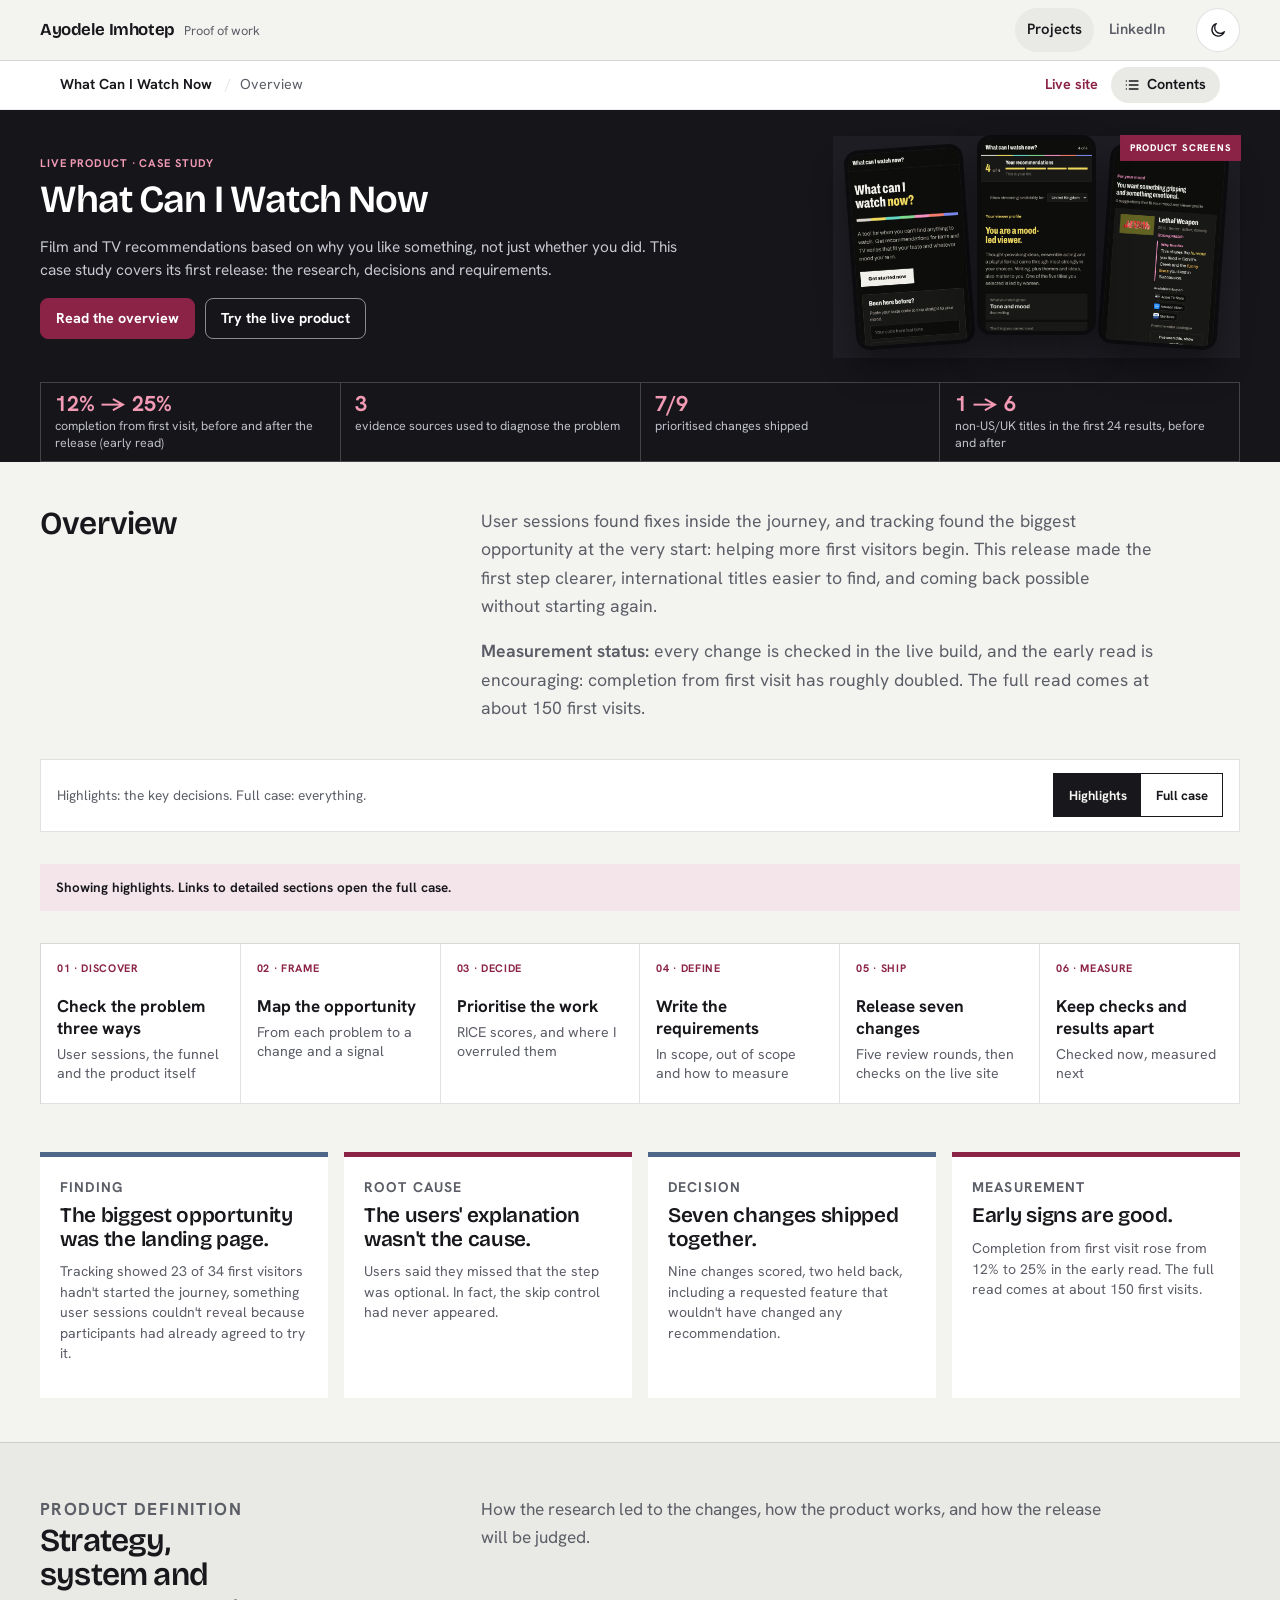
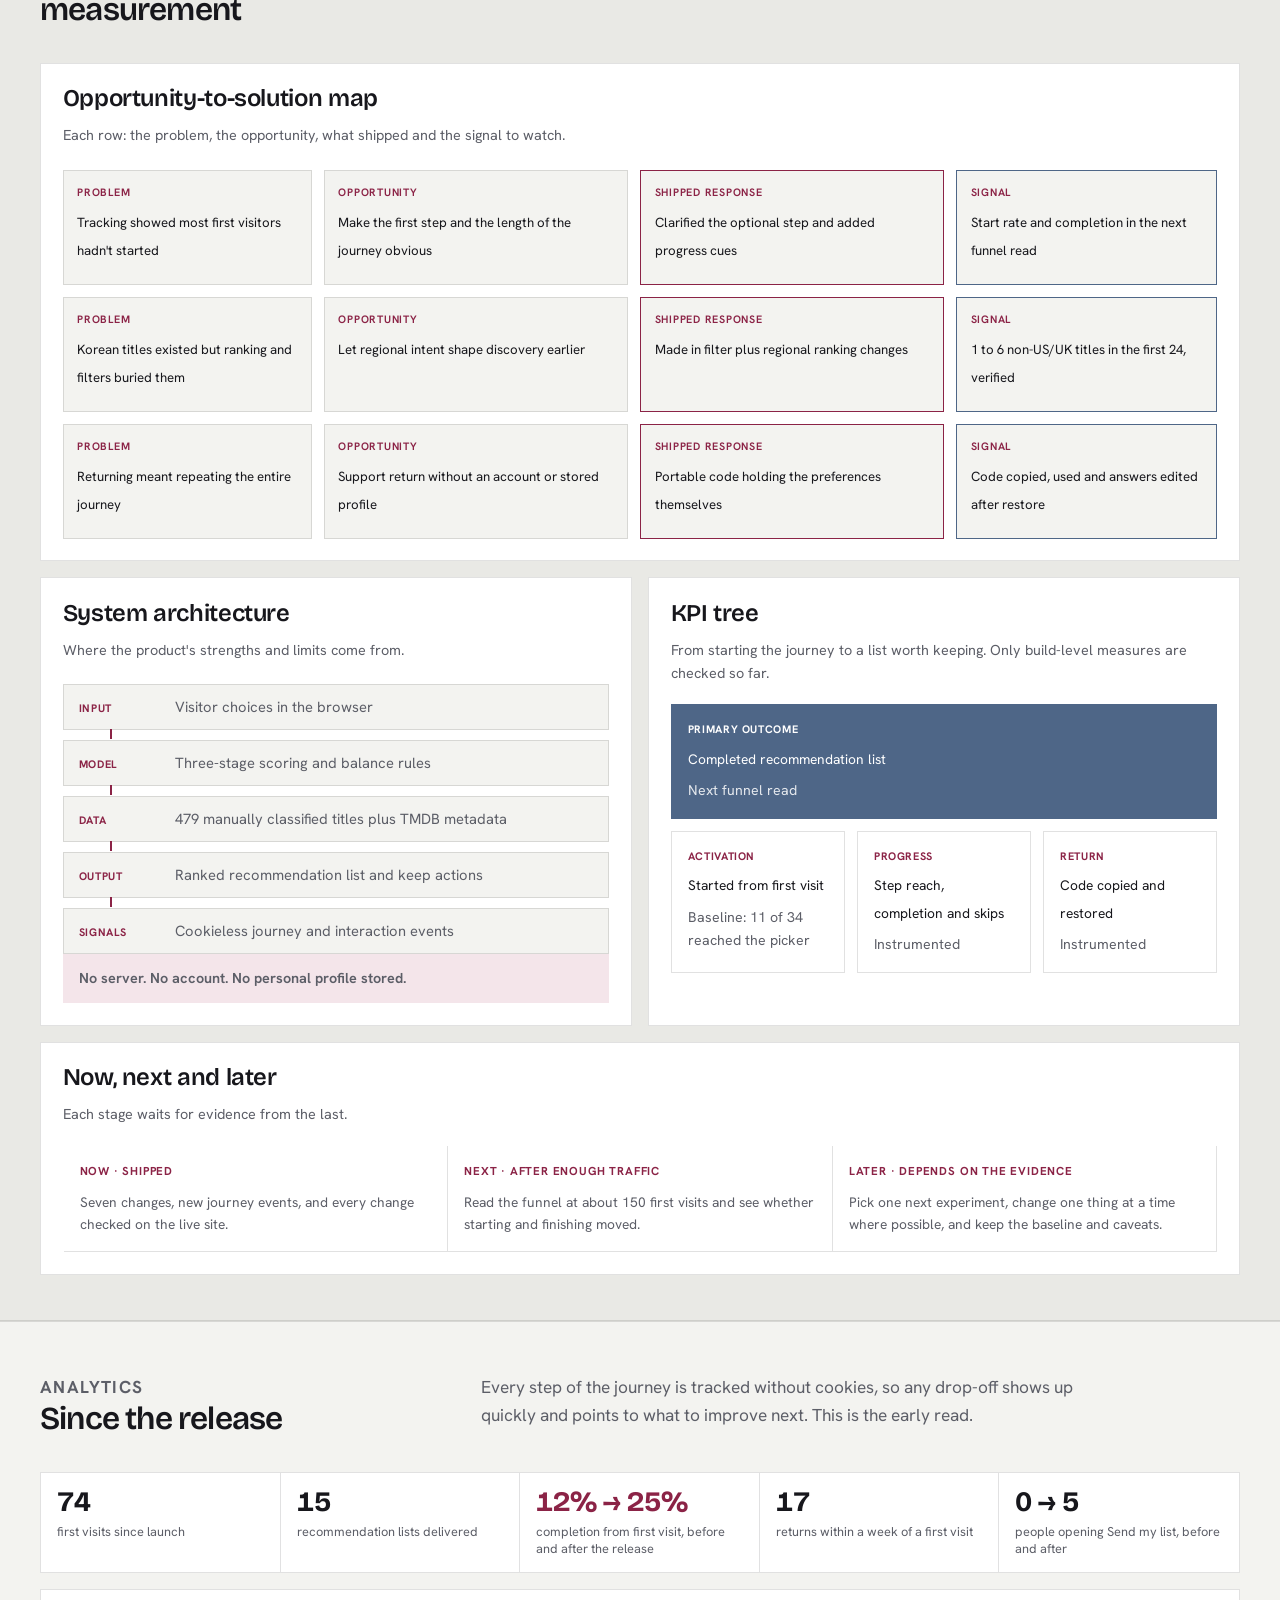
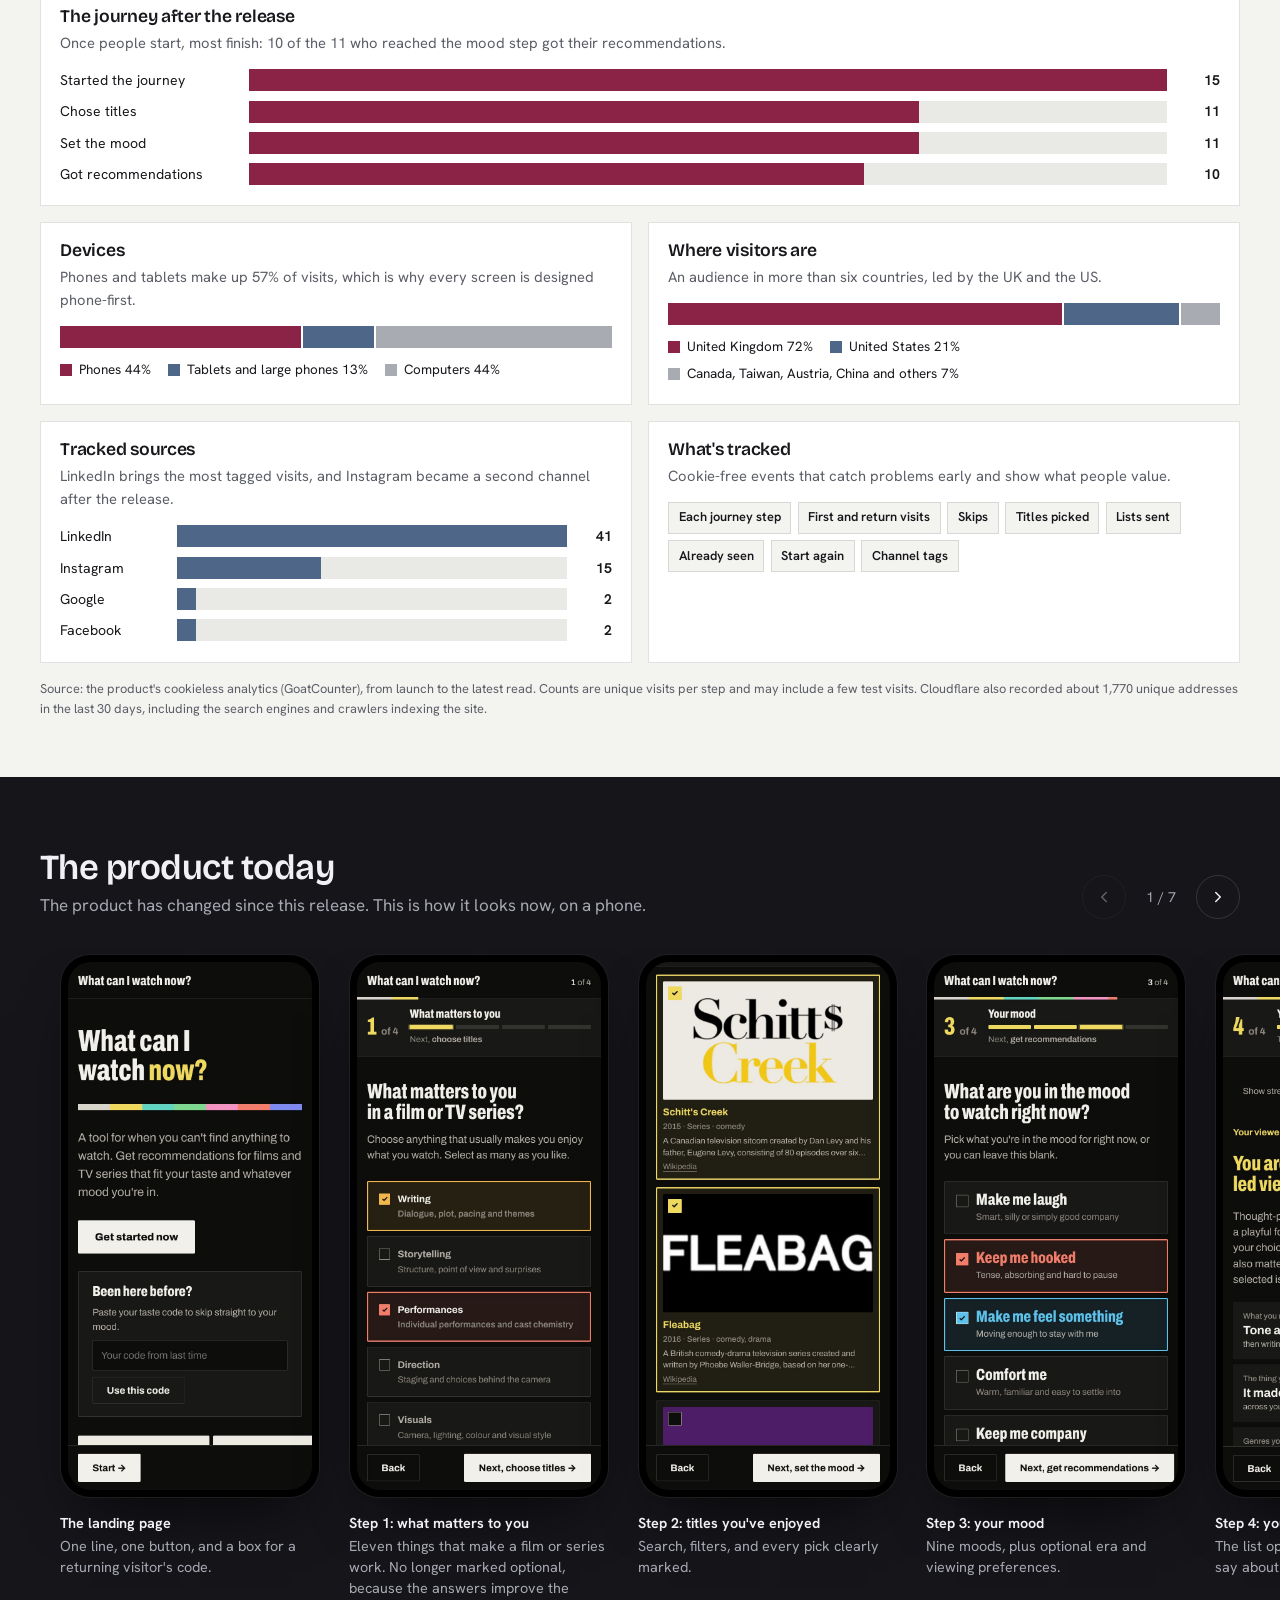
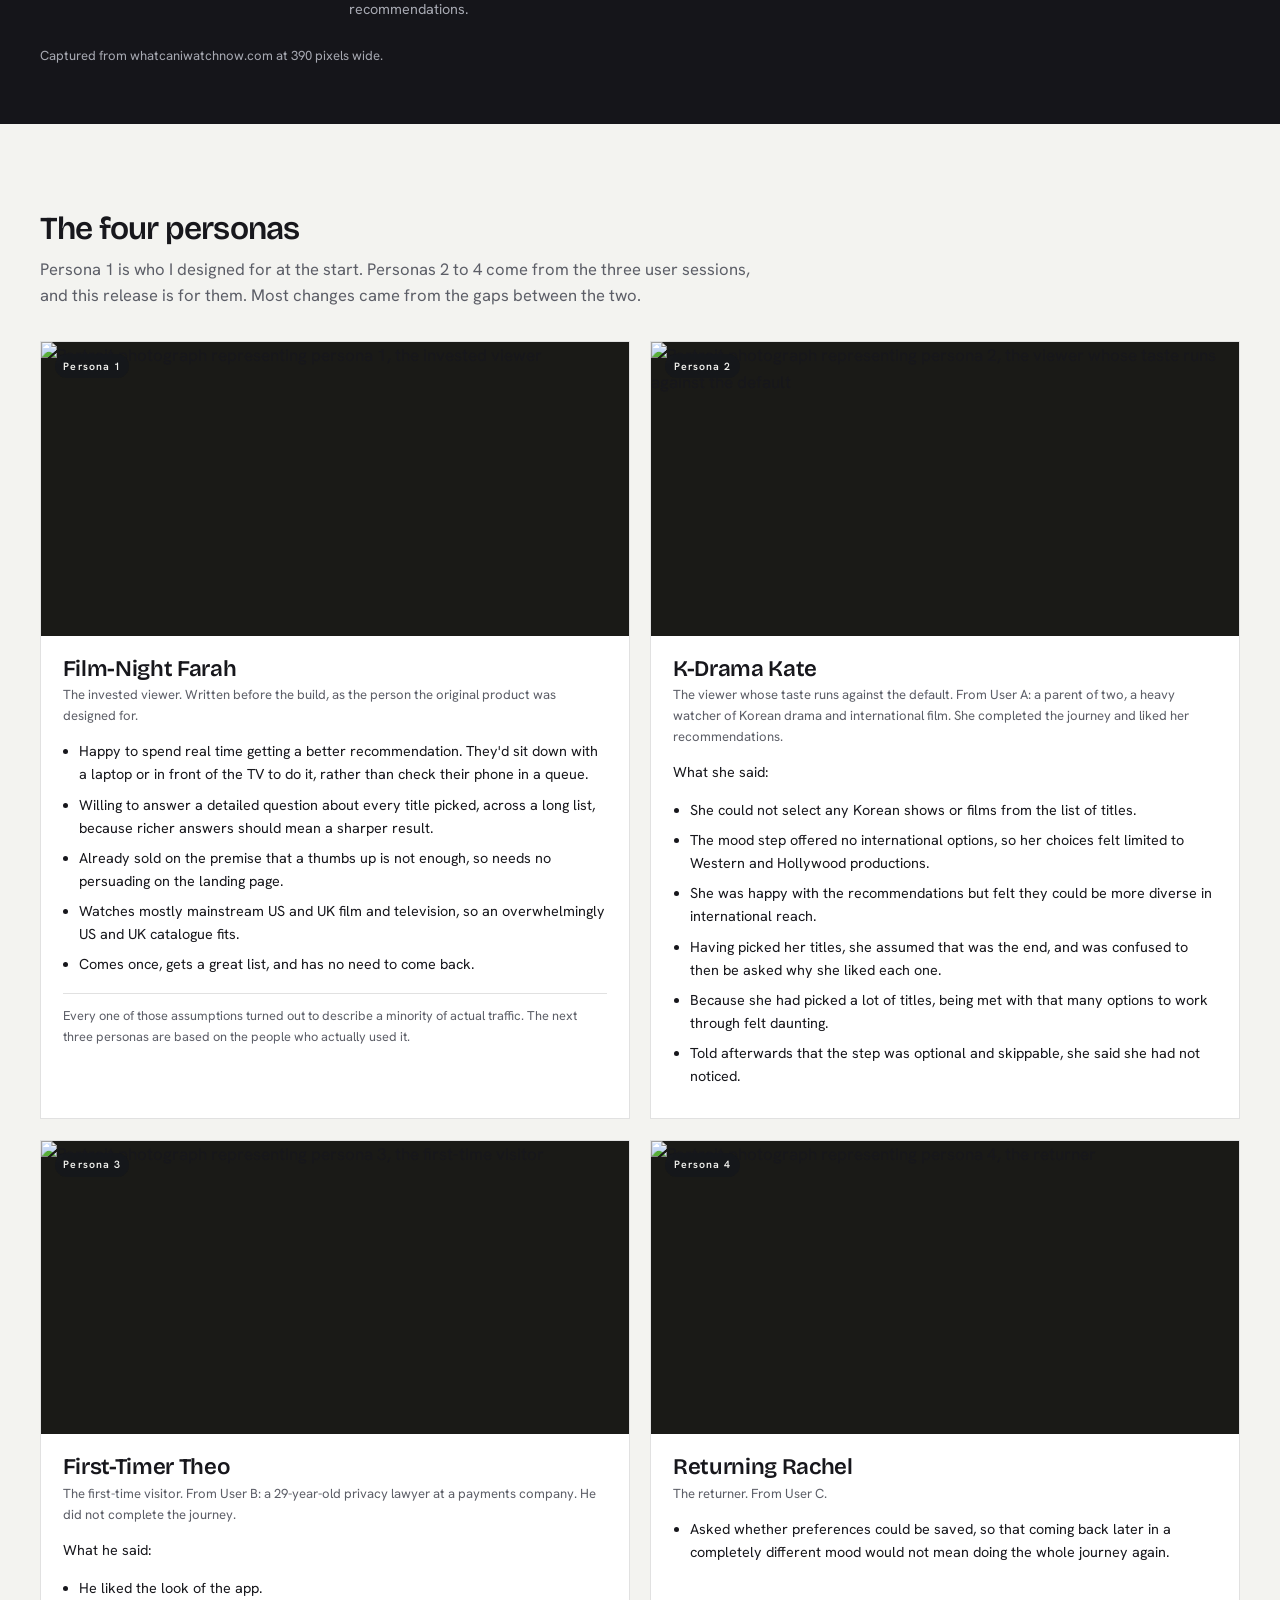
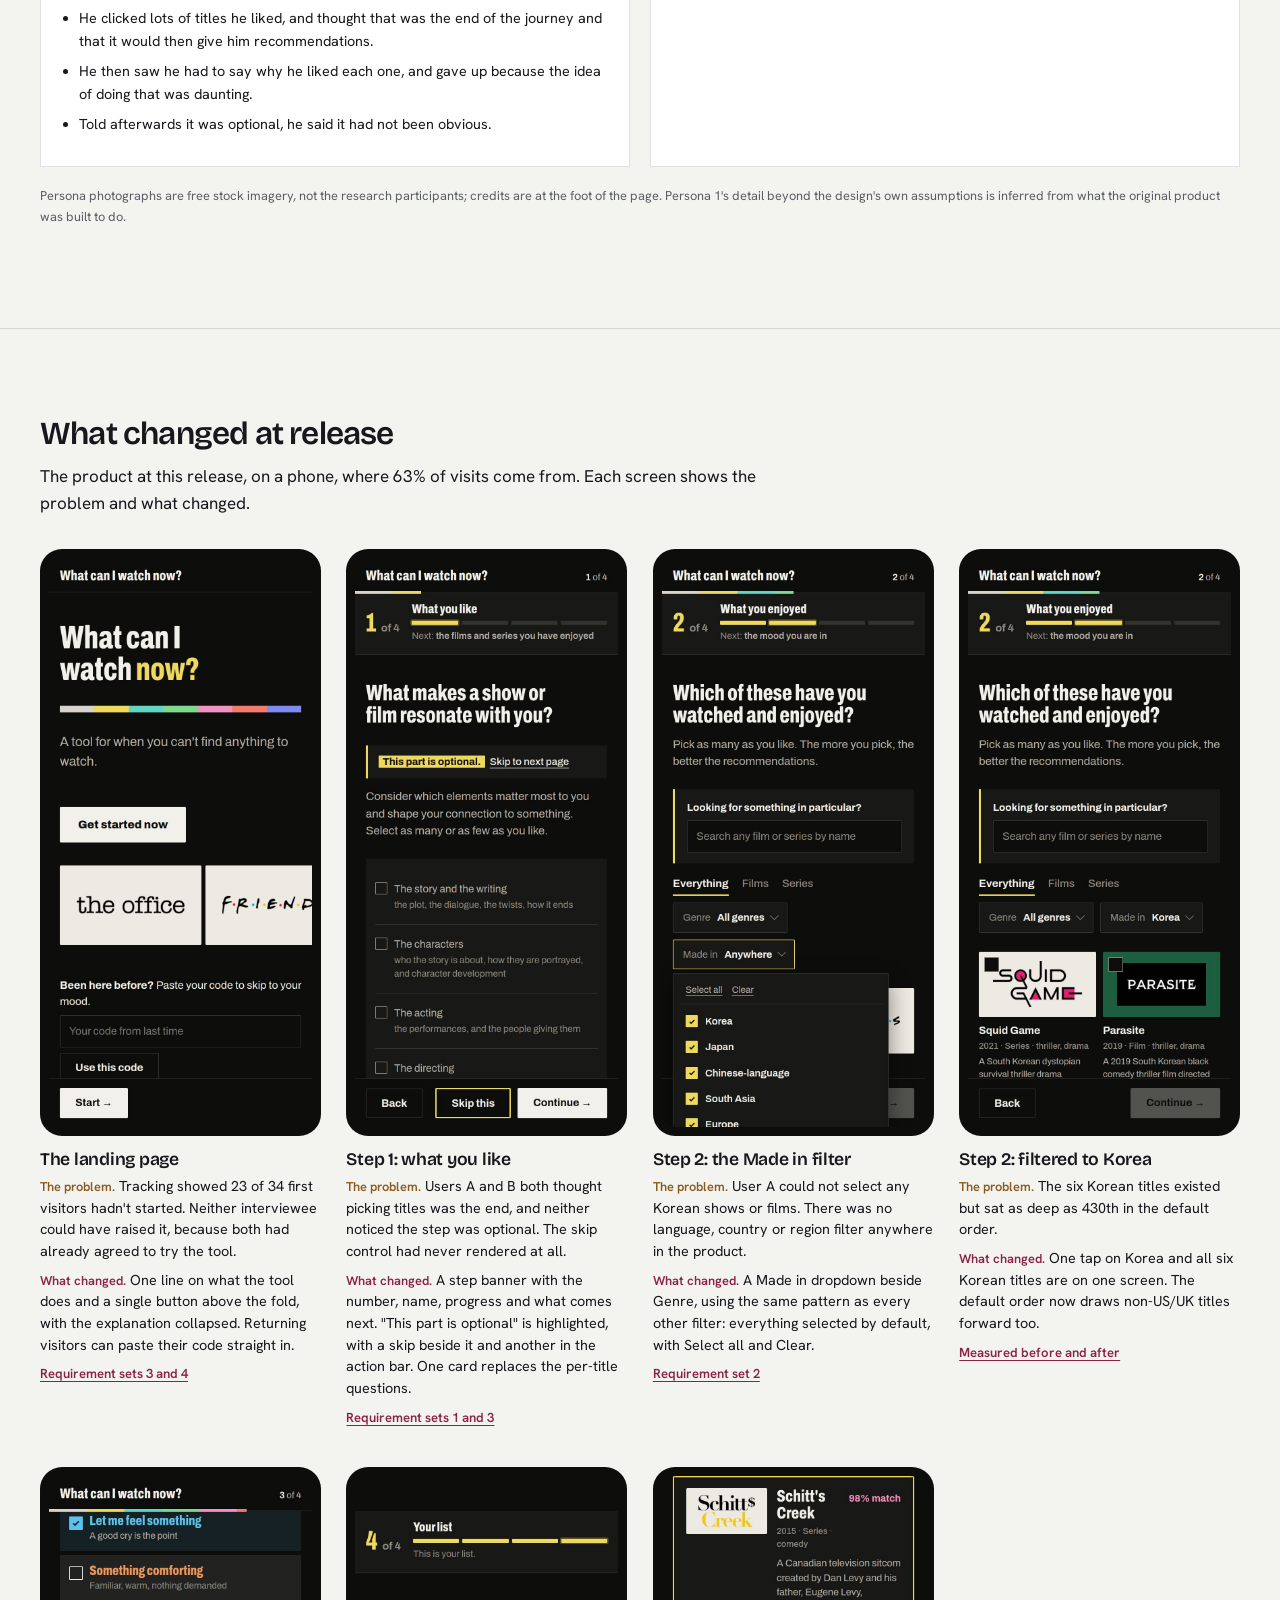
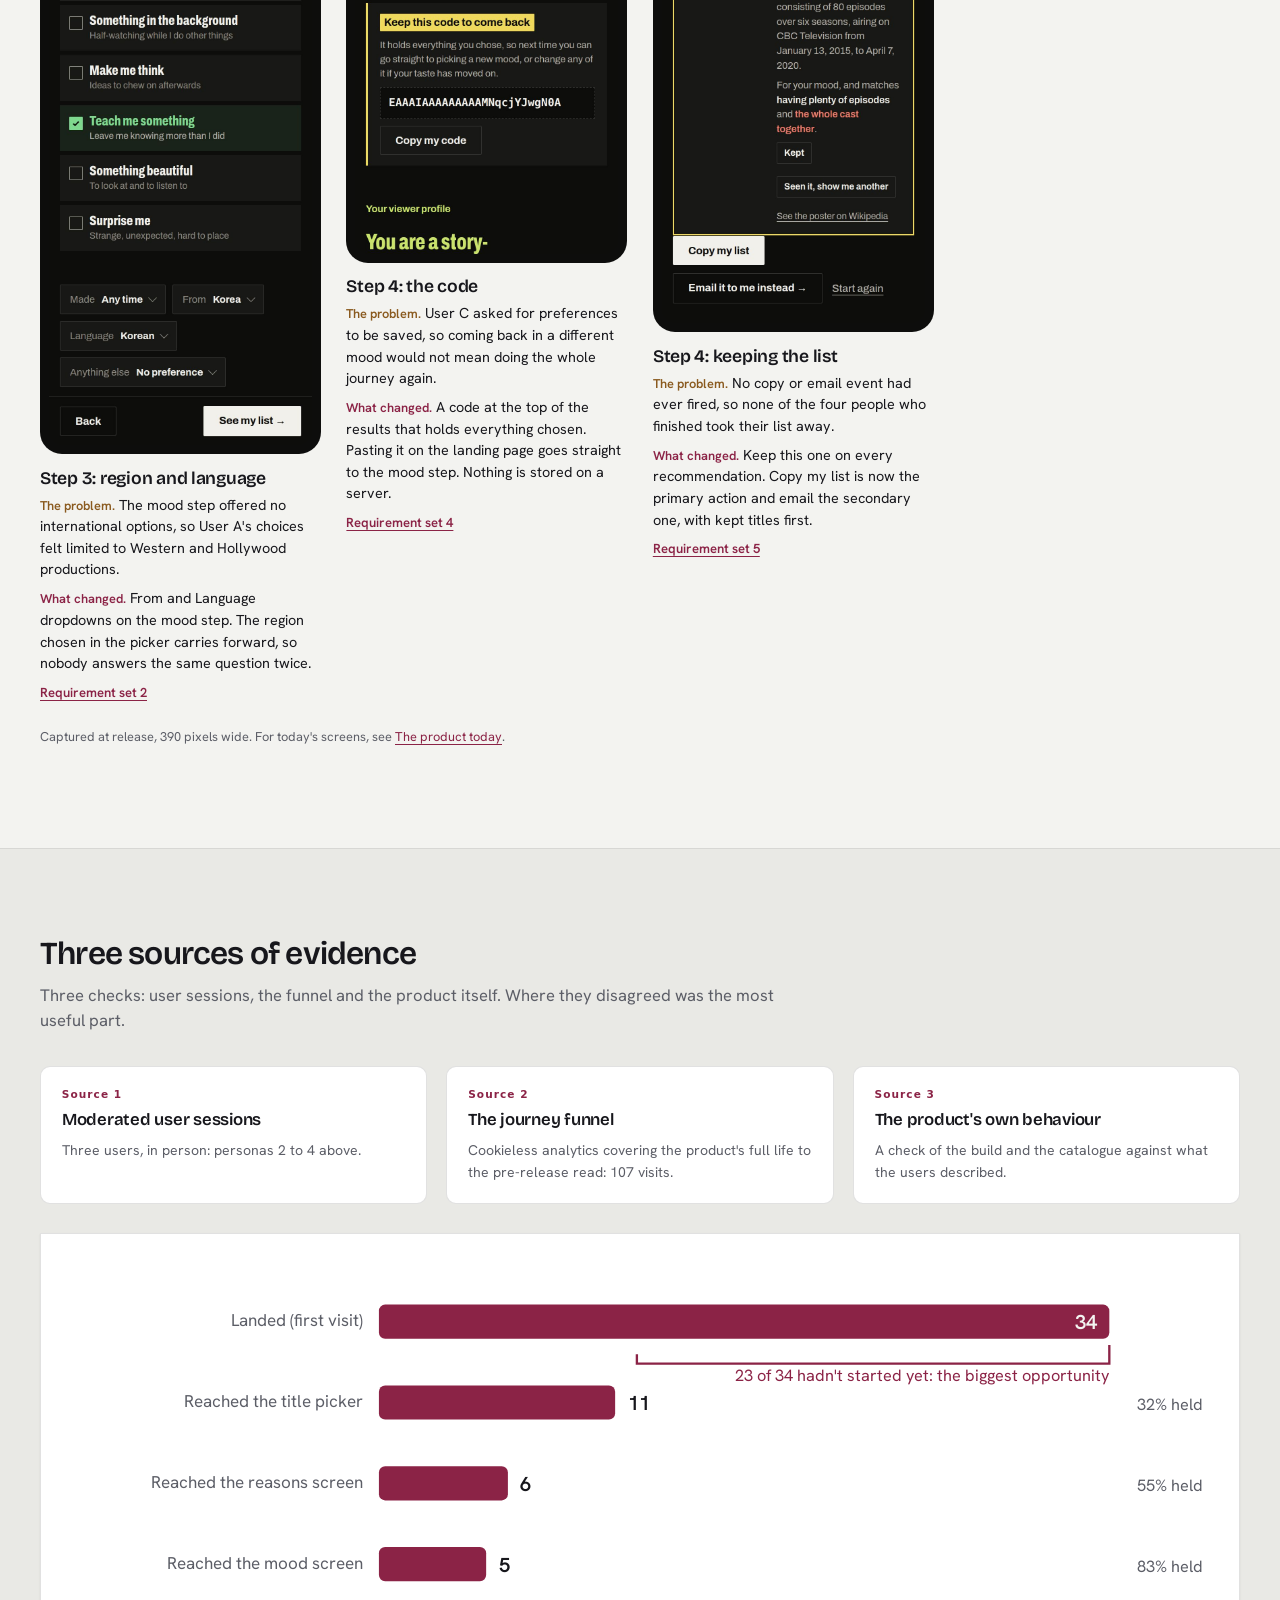
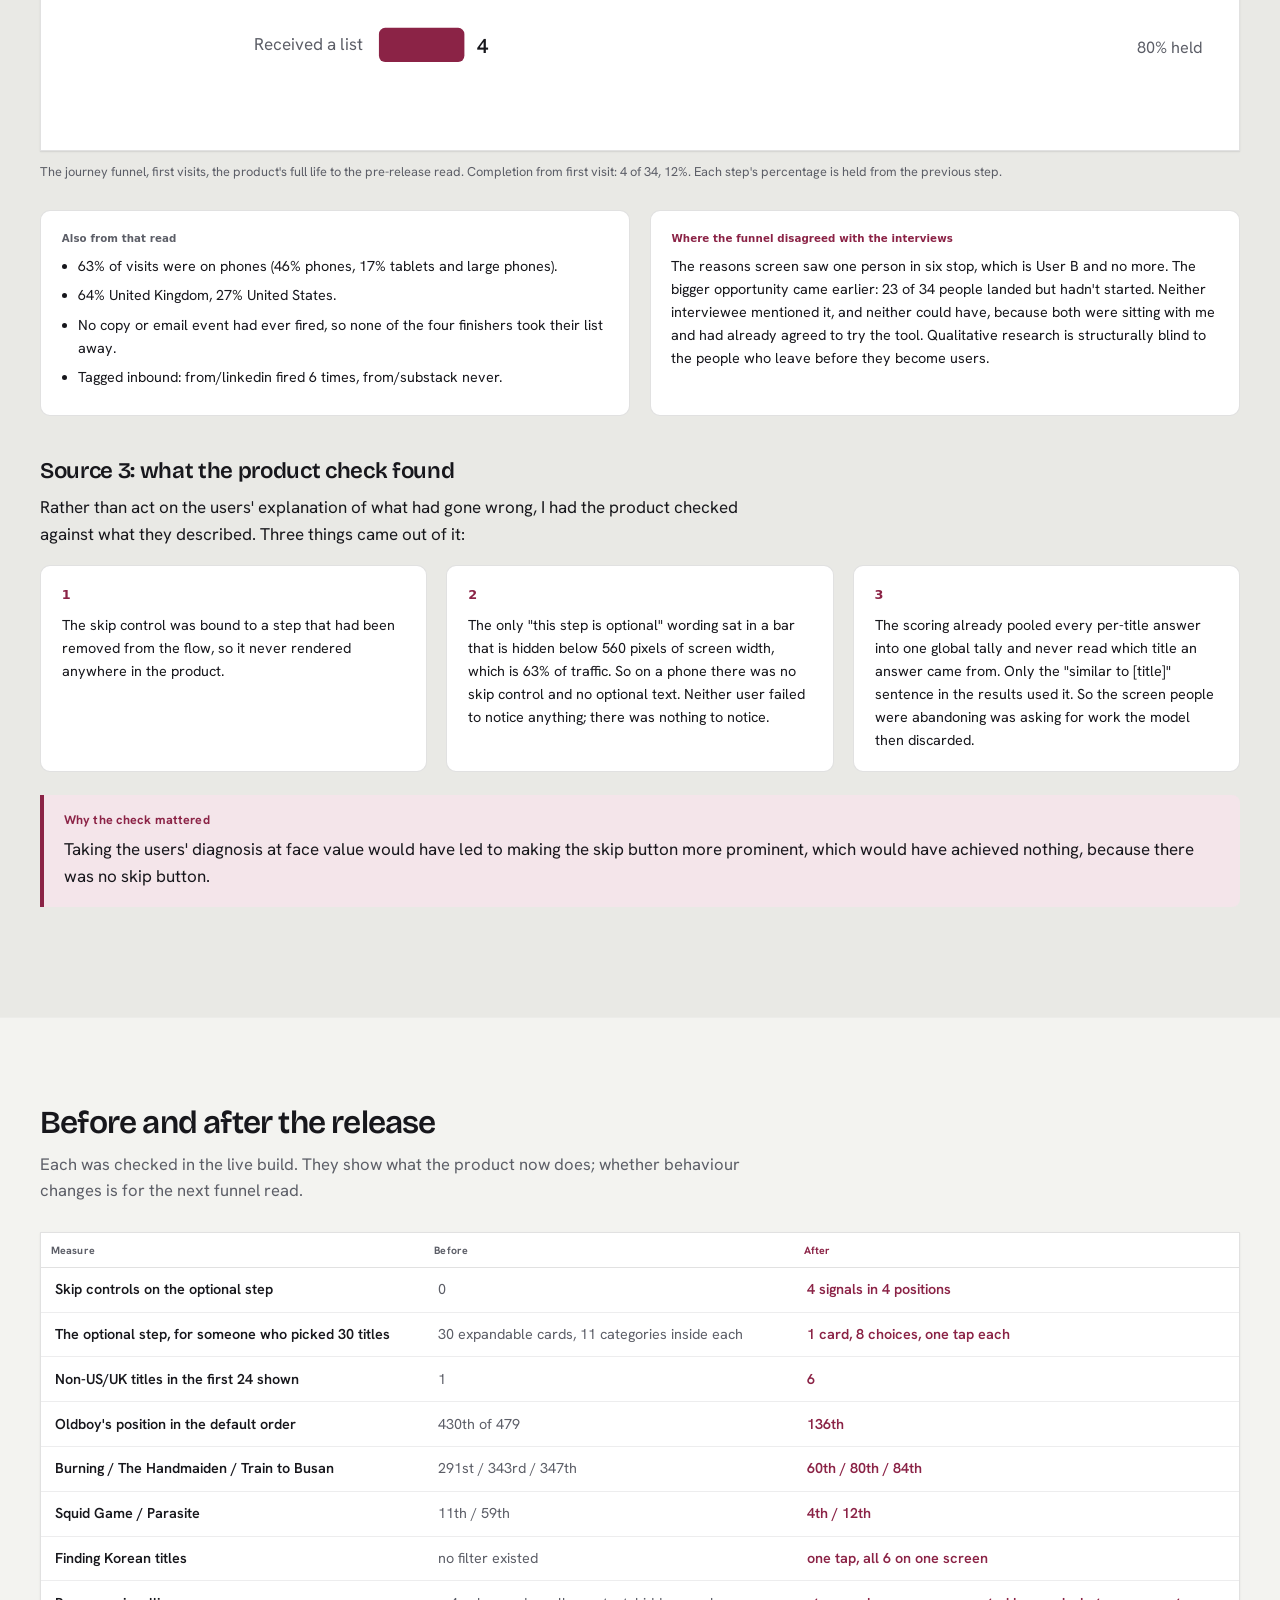
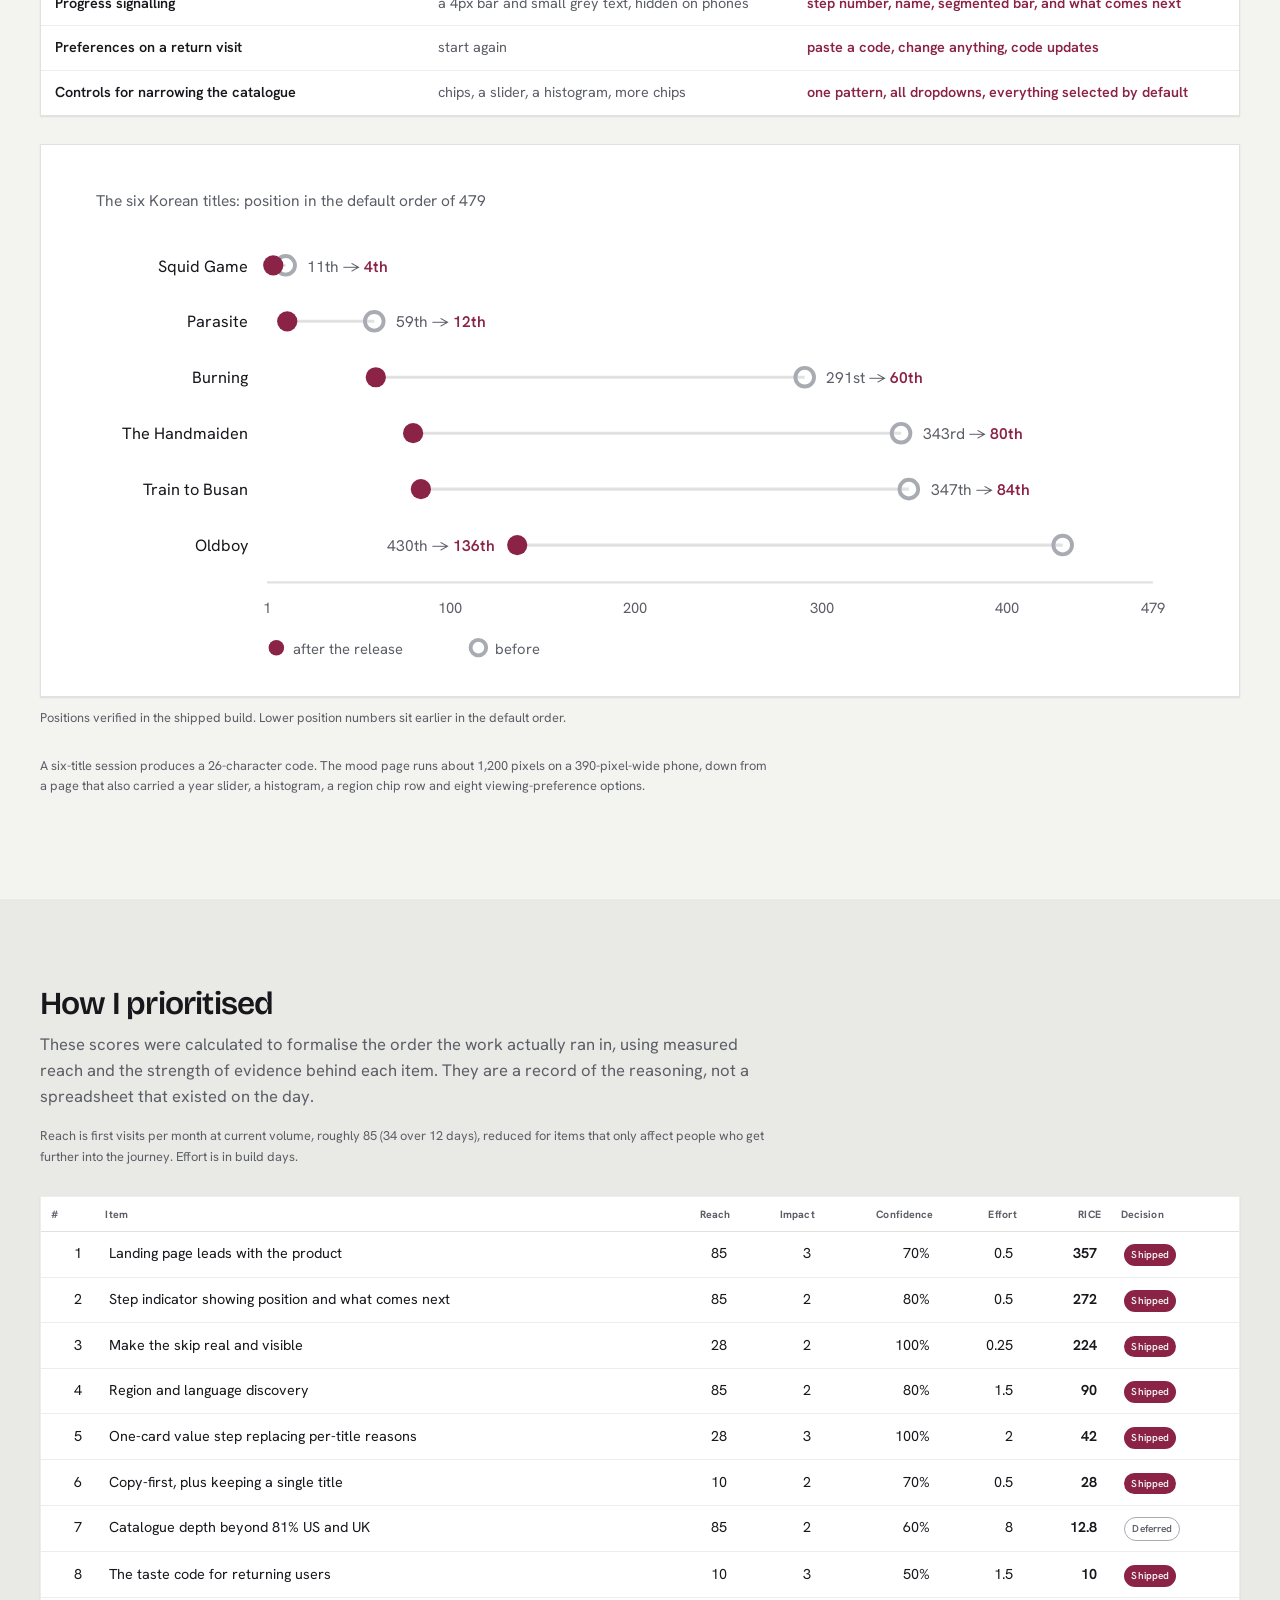
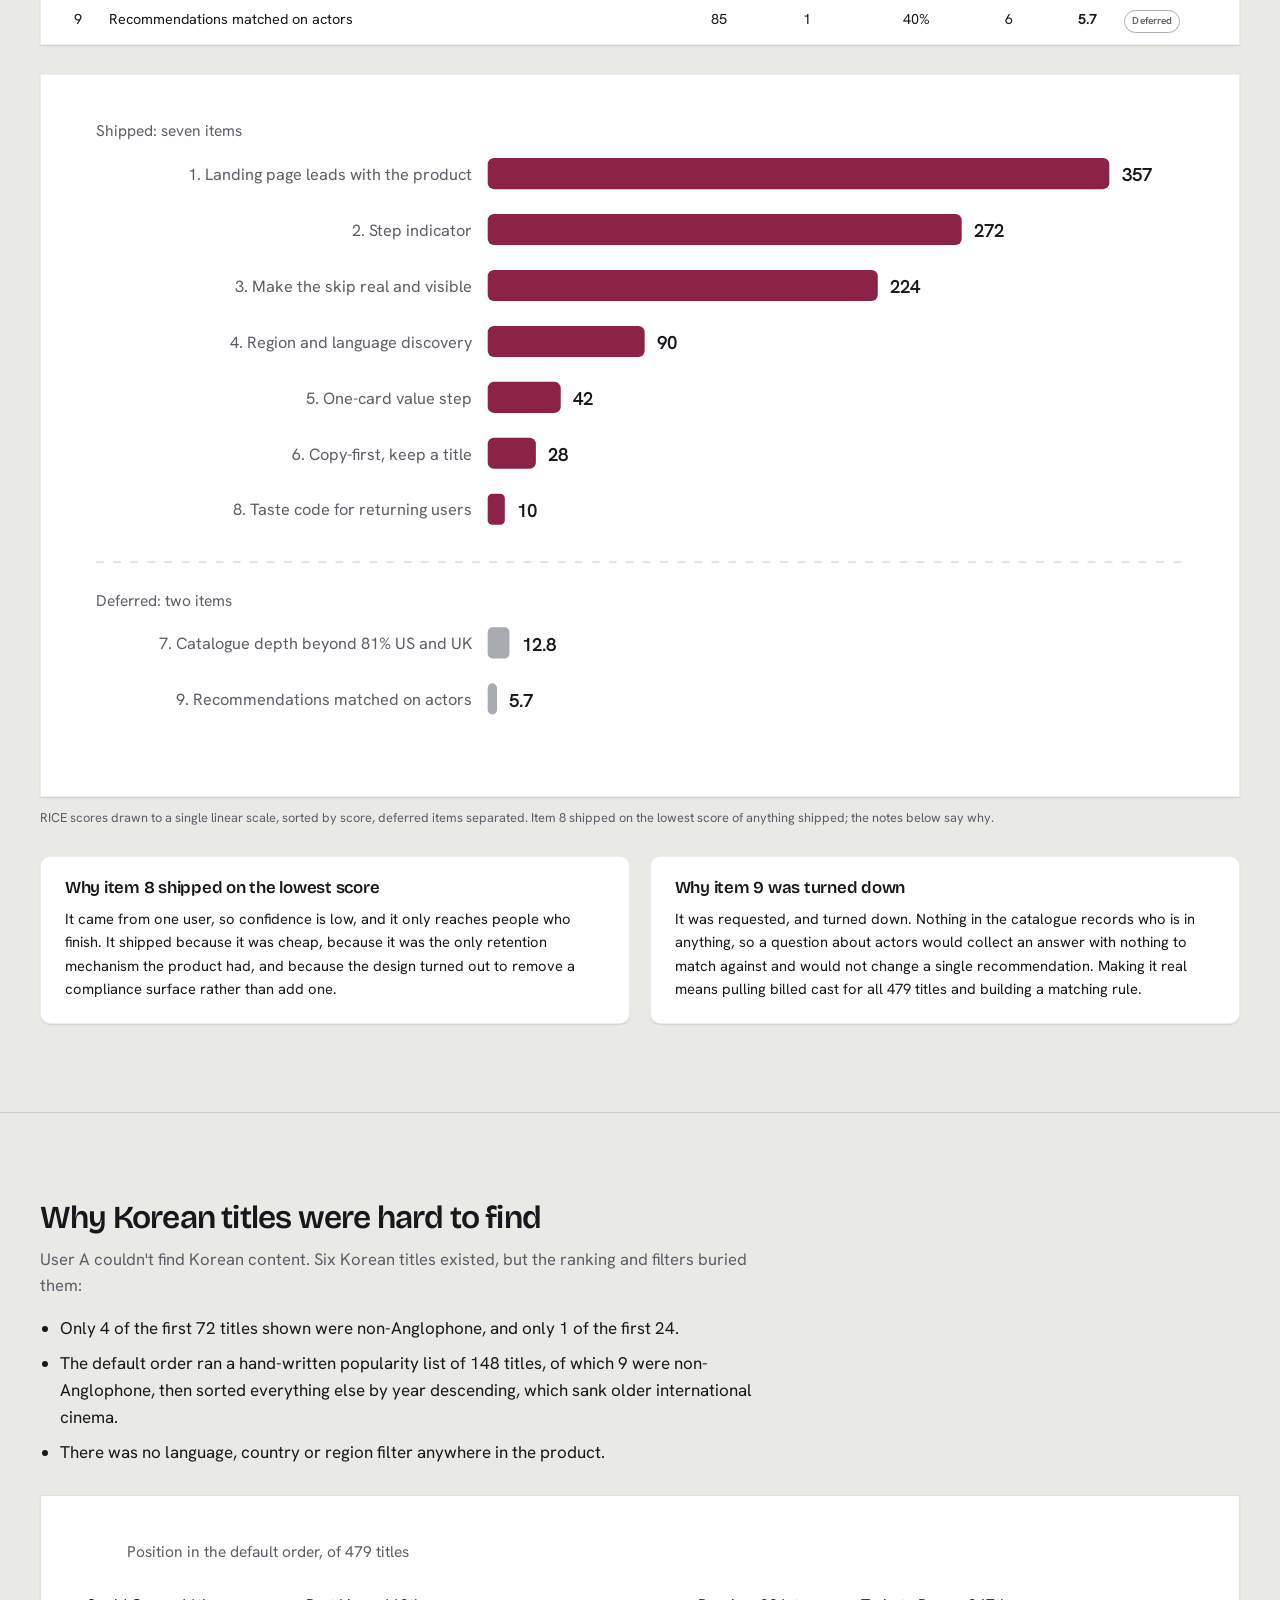
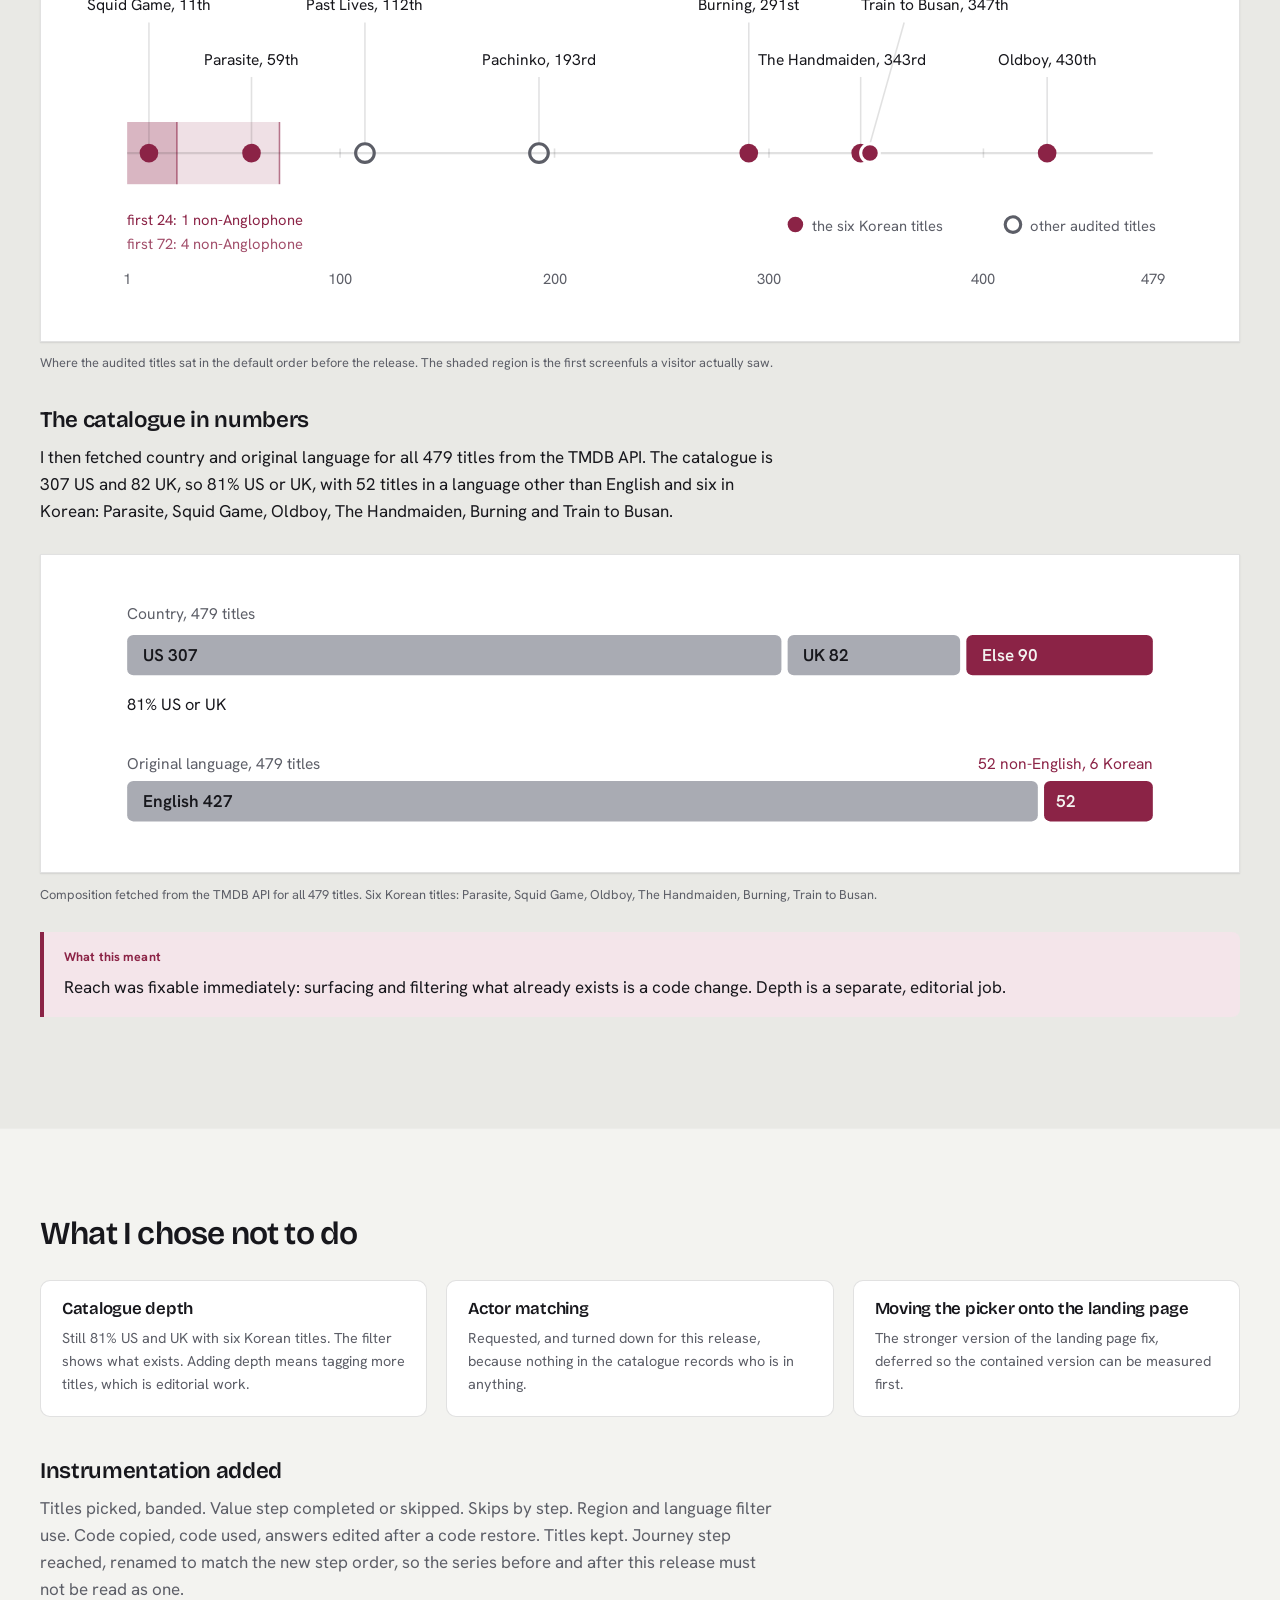
==== commit f7454c37: "Add an analytics dashboard to the case study" ====
--- a/portfolio/what-can-i-watch-now.html
+++ b/portfolio/what-can-i-watch-now.html
@@ -9,9 +9,9 @@
 <link rel="preconnect" href="https://fonts.googleapis.com">
 <link rel="preconnect" href="https://fonts.gstatic.com" crossorigin>
 <link href="https://fonts.googleapis.com/css2?family=Bricolage+Grotesque:opsz,wght@12..96,400..700&family=Hanken+Grotesk:ital,wght@0,300..700;1,300..700&display=swap" rel="stylesheet">
-<link rel="stylesheet" href="site.css?v=20261123e">
-<link rel="stylesheet" href="redesign.css?v=20261123e">
-<link rel="stylesheet" href="refinement.css?v=20261123e">
+<link rel="stylesheet" href="site.css?v=20261123f">
+<link rel="stylesheet" href="redesign.css?v=20261123f">
+<link rel="stylesheet" href="refinement.css?v=20261123f">
 </head>
 <body class="case-page-v2">
 <a class="skip-link" href="#main">Skip to content</a>
@@ -35,7 +35,7 @@
   <div class="toc-scrim" data-toc-close></div>
   <aside class="toc-sheet" role="dialog" aria-modal="true" aria-labelledby="tocTitle">
     <header><b id="tocTitle">Contents</b><button class="toc-close" type="button" data-toc-close aria-label="Close contents"><svg viewBox="0 0 24 24" width="18" height="18" fill="none" stroke="currentColor" stroke-width="2" stroke-linecap="round" aria-hidden="true"><path d="M6 6l12 12M18 6L6 18"/></svg></button></header>
-    <nav aria-label="Case study sections"><p class="toc-group">Overview</p><ol><li><a href="#glance" data-toc>Overview</a></li><li><a href="#strategy-system" data-toc>Strategy, system and measurement</a></li><li><a href="#today" data-toc>The product today</a></li><li><a href="#personas" data-toc>The four personas</a></li><li><a href="#screens" data-toc>What changed at release</a></li></ol><p class="toc-group">Evidence and decisions</p><ol><li><a href="#validation" data-toc>Three sources of evidence</a></li><li><a href="#beforeafter" data-toc>Before and after</a></li><li><a href="#rice" data-toc>How I prioritised</a></li><li><a href="#process" data-toc>How the release ran</a></li><li><a href="#catalogue" data-toc>Why Korean titles were hard to find</a></li></ol><p class="toc-group">Design</p><ol><li><a href="#wireframes" data-toc>Wireframes</a></li><li><a href="#storyboard" data-toc>Storyboard</a></li></ol><p class="toc-group">Detail</p><ol><li><a href="#product" data-toc>How it works</a></li><li><a href="#constraints" data-toc>Constraints</a></li><li><a href="#discarded" data-toc>A metric I discarded</a></li><li><a href="#shipped" data-toc>Requirements</a></li><li><a href="#scenarios" data-toc>Scenarios</a></li></ol><p class="toc-group">Launch and results</p><ol><li><a href="#gtm" data-toc>Go-to-market</a></li><li><a href="#notdone" data-toc>What I chose not to do</a></li><li><a href="#results" data-toc>Verified changes and next measures</a></li><li><a href="#caveats" data-toc>Caveats</a></li></ol></nav>
+    <nav aria-label="Case study sections"><p class="toc-group">Overview</p><ol><li><a href="#glance" data-toc>Overview</a></li><li><a href="#strategy-system" data-toc>Strategy, system and measurement</a></li><li><a href="#since-release" data-toc>Since the release</a></li><li><a href="#today" data-toc>The product today</a></li><li><a href="#personas" data-toc>The four personas</a></li><li><a href="#screens" data-toc>What changed at release</a></li></ol><p class="toc-group">Evidence and decisions</p><ol><li><a href="#validation" data-toc>Three sources of evidence</a></li><li><a href="#beforeafter" data-toc>Before and after</a></li><li><a href="#rice" data-toc>How I prioritised</a></li><li><a href="#process" data-toc>How the release ran</a></li><li><a href="#catalogue" data-toc>Why Korean titles were hard to find</a></li></ol><p class="toc-group">Design</p><ol><li><a href="#wireframes" data-toc>Wireframes</a></li><li><a href="#storyboard" data-toc>Storyboard</a></li></ol><p class="toc-group">Detail</p><ol><li><a href="#product" data-toc>How it works</a></li><li><a href="#constraints" data-toc>Constraints</a></li><li><a href="#discarded" data-toc>A metric I discarded</a></li><li><a href="#shipped" data-toc>Requirements</a></li><li><a href="#scenarios" data-toc>Scenarios</a></li></ol><p class="toc-group">Launch and results</p><ol><li><a href="#gtm" data-toc>Go-to-market</a></li><li><a href="#notdone" data-toc>What I chose not to do</a></li><li><a href="#results" data-toc>Verified changes and next measures</a></li><li><a href="#caveats" data-toc>Caveats</a></li></ol></nav>
   </aside>
 </div>
 <main id="main">
@@ -52,7 +52,7 @@
       <div class="case-poster-v2"><img src="img/wciwn-now-landing.jpg" alt="The What Can I Watch Now landing page on a phone"><img src="img/wciwn-now-profile.jpg" alt="The results page opening with the viewer profile"><img src="img/wciwn-now-recommendations.jpg" alt="A recommendation card explaining why the title fits"></div>
     </div>
     <div class="case-summary-strip-v2">
-      <div><b>23/34</b><span>first visitors left without starting</span></div>
+      <div><b>12% → 25%</b><span>completion from first visit, before and after the release (early read)</span></div>
       <div><b>3</b><span>evidence sources used to diagnose the problem</span></div>
       <div><b>7/9</b><span>prioritised changes shipped</span></div>
       <div><b>1 → 6</b><span>non-US/UK titles in the first 24 results, before and after</span></div>
@@ -62,7 +62,7 @@
 
 <section class="case-dashboard-v2" id="glance">
   <div class="wrap">
-    <div class="case-dashboard-head-v2"><h2>Overview</h2><div><p>User sessions found problems inside the journey, but the funnel showed a bigger one: most first visitors never started. This release made the first step clearer, international titles easier to find, and coming back possible without starting again.</p><p><strong>Measurement status:</strong> changes checked in the live build. Any change in behaviour will show in the next funnel read.</p></div></div>
+    <div class="case-dashboard-head-v2"><h2>Overview</h2><div><p>User sessions found fixes inside the journey, and tracking found the biggest opportunity at the very start: helping more first visitors begin. This release made the first step clearer, international titles easier to find, and coming back possible without starting again.</p><p><strong>Measurement status:</strong> every change is checked in the live build, and the early read is encouraging: completion from first visit has roughly doubled. The full read comes at about 150 first visits.</p></div></div>
 
     <div class="mode-panel-v2" aria-label="Case study reading mode">
       <p id="modeDescription">Highlights: the key decisions. Full case: everything.</p>
@@ -80,10 +80,10 @@
     </nav>
 
     <div class="brief-grid-v2">
-      <article class="brief-card-v2"><p class="label-v2">Problem</p><h3>Most visitors never started.</h3><p>23 of 34 first visitors left from the landing page. User sessions couldn't show this: participants had already agreed to try it.</p></article>
+      <article class="brief-card-v2"><p class="label-v2">Finding</p><h3>The biggest opportunity was the landing page.</h3><p>Tracking showed 23 of 34 first visitors hadn't started the journey, something user sessions couldn't reveal because participants had already agreed to try it.</p></article>
       <article class="brief-card-v2"><p class="label-v2">Root cause</p><h3>The users' explanation wasn't the cause.</h3><p>Users said they missed that the step was optional. In fact, the skip control had never appeared.</p></article>
       <article class="brief-card-v2"><p class="label-v2">Decision</p><h3>Seven changes shipped together.</h3><p>Nine changes scored, two held back, including a requested feature that wouldn't have changed any recommendation.</p></article>
-      <article class="brief-card-v2"><p class="label-v2">Measurement</p><h3>The outcome isn't known yet.</h3><p>The build is checked. Results wait for about 150 first visits.</p></article>
+      <article class="brief-card-v2"><p class="label-v2">Measurement</p><h3>Early signs are good.</h3><p>Completion from first visit rose from 12% to 25% in the early read. The full read comes at about 150 first visits.</p></article>
     </div>
   </div>
 </section>
@@ -95,7 +95,7 @@
       <article class="diagram-v2 wide">
         <h3>Opportunity-to-solution map</h3><p>Each row: the problem, the opportunity, what shipped and the signal to watch.</p>
         <div class="tree-v2">
-          <div class="tree-node-v2"><strong>Problem</strong><span>23 of 34 first visitors never started</span></div><div class="tree-node-v2"><strong>Opportunity</strong><span>Make the first step and the length of the journey obvious</span></div><div class="tree-node-v2 solution"><strong>Shipped response</strong><span>Clarified the optional step and added progress cues</span></div><div class="tree-node-v2 signal"><strong>Signal</strong><span>Start rate and completion in the next funnel read</span></div>
+          <div class="tree-node-v2"><strong>Problem</strong><span>Tracking showed most first visitors hadn't started</span></div><div class="tree-node-v2"><strong>Opportunity</strong><span>Make the first step and the length of the journey obvious</span></div><div class="tree-node-v2 solution"><strong>Shipped response</strong><span>Clarified the optional step and added progress cues</span></div><div class="tree-node-v2 signal"><strong>Signal</strong><span>Start rate and completion in the next funnel read</span></div>
           <div class="tree-node-v2"><strong>Problem</strong><span>Korean titles existed but ranking and filters buried them</span></div><div class="tree-node-v2"><strong>Opportunity</strong><span>Let regional intent shape discovery earlier</span></div><div class="tree-node-v2 solution"><strong>Shipped response</strong><span>Made in filter plus regional ranking changes</span></div><div class="tree-node-v2 signal"><strong>Signal</strong><span>1 to 6 non-US/UK titles in the first 24, verified</span></div>
           <div class="tree-node-v2"><strong>Problem</strong><span>Returning meant repeating the entire journey</span></div><div class="tree-node-v2"><strong>Opportunity</strong><span>Support return without an account or stored profile</span></div><div class="tree-node-v2 solution"><strong>Shipped response</strong><span>Portable code holding the preferences themselves</span></div><div class="tree-node-v2 signal"><strong>Signal</strong><span>Code copied, used and answers edited after restore</span></div>
         </div>
@@ -135,7 +135,7 @@
     <div class="glance-grid">
       <a class="gcard" href="#validation">
         <div class="gn">23 of 34</div>
-        <div class="gl">first-time visitors left without starting. The interviews couldn't have shown me this, because both people had already agreed to try it. The funnel did.</div>
+        <div class="gl">first-time visitors hadn't started the journey. The interviews couldn't have shown me this, because both people had already agreed to try it. Tracking did.</div>
         <div class="gs">Problem validation</div>
       </a>
       <a class="gcard" href="#catalogue">
@@ -184,6 +184,55 @@
       <li><a href="#notdone">Instrumentation plan</a><span>events added</span></li>
     </ul>
 
+  </div>
+</section>
+
+<section class="dash-sec" id="since-release" aria-labelledby="since-title">
+  <div class="wrap">
+    <div class="section-heading-v2"><div><p class="eyebrow-v2">Analytics</p><h2 id="since-title">Since the release</h2></div><p>Every step of the journey is tracked without cookies, so any drop-off shows up quickly and points to what to improve next. This is the early read.</p></div>
+
+    <div class="dash-kpis">
+      <div class="dash-kpi"><b>74</b><span>first visits since launch</span></div>
+      <div class="dash-kpi"><b>15</b><span>recommendation lists delivered</span></div>
+      <div class="dash-kpi accent"><b>12% → 25%</b><span>completion from first visit, before and after the release</span></div>
+      <div class="dash-kpi"><b>17</b><span>returns within a week of a first visit</span></div>
+      <div class="dash-kpi"><b>0 → 5</b><span>people opening Send my list, before and after</span></div>
+    </div>
+
+    <div class="dash-grid">
+      <article class="dash-card wide">
+        <h3>The journey after the release</h3>
+        <p>Once people start, most finish: 10 of the 11 who reached the mood step got their recommendations.</p>
+        <div class="dbars" role="img" aria-label="After the release: 15 started the journey, 11 chose titles, 11 set the mood and 10 got recommendations."><div class="dbar"><span class="dl">Started the journey</span><span class="dt"><span class="df" style="width:100%"></span></span><span class="dv">15</span></div><div class="dbar"><span class="dl">Chose titles</span><span class="dt"><span class="df" style="width:73%"></span></span><span class="dv">11</span></div><div class="dbar"><span class="dl">Set the mood</span><span class="dt"><span class="df" style="width:73%"></span></span><span class="dv">11</span></div><div class="dbar"><span class="dl">Got recommendations</span><span class="dt"><span class="df" style="width:67%"></span></span><span class="dv">10</span></div></div>
+      </article>
+      <article class="dash-card">
+        <h3>Devices</h3>
+        <p>Phones and tablets make up 57% of visits, which is why every screen is designed phone-first.</p>
+        <div class="dstack" role="img" aria-label="Phones 44%, tablets and large phones 13%, computers 44%.">
+          <span class="s1" style="width:44%"></span><span class="s2" style="width:13%"></span><span class="s3" style="width:43%"></span>
+        </div>
+        <ul class="dkey"><li><i class="s1"></i>Phones 44%</li><li><i class="s2"></i>Tablets and large phones 13%</li><li><i class="s3"></i>Computers 44%</li></ul>
+      </article>
+      <article class="dash-card">
+        <h3>Where visitors are</h3>
+        <p>An audience in more than six countries, led by the UK and the US.</p>
+        <div class="dstack" role="img" aria-label="United Kingdom 72%, United States 21%, other countries 7%.">
+          <span class="s1" style="width:72%"></span><span class="s2" style="width:21%"></span><span class="s3" style="width:7%"></span>
+        </div>
+        <ul class="dkey"><li><i class="s1"></i>United Kingdom 72%</li><li><i class="s2"></i>United States 21%</li><li><i class="s3"></i>Canada, Taiwan, Austria, China and others 7%</li></ul>
+      </article>
+      <article class="dash-card">
+        <h3>Tracked sources</h3>
+        <p>LinkedIn brings the most tagged visits, and Instagram became a second channel after the release.</p>
+        <div class="dbars small" role="img" aria-label="Visits with a known source since launch: LinkedIn 41, Instagram 15, Google 2, Facebook 2."><div class="dbar"><span class="dl">LinkedIn</span><span class="dt"><span class="df" style="width:100%"></span></span><span class="dv">41</span></div><div class="dbar"><span class="dl">Instagram</span><span class="dt"><span class="df" style="width:37%"></span></span><span class="dv">15</span></div><div class="dbar"><span class="dl">Google</span><span class="dt"><span class="df" style="width:5%"></span></span><span class="dv">2</span></div><div class="dbar"><span class="dl">Facebook</span><span class="dt"><span class="df" style="width:5%"></span></span><span class="dv">2</span></div></div>
+      </article>
+      <article class="dash-card">
+        <h3>What's tracked</h3>
+        <p>Cookie-free events that catch problems early and show what people value.</p>
+        <ul class="dtags"><li>Each journey step</li><li>First and return visits</li><li>Skips</li><li>Titles picked</li><li>Lists sent</li><li>Already seen</li><li>Start again</li><li>Channel tags</li></ul>
+      </article>
+    </div>
+    <p class="smallnote dash-note">Source: the product's cookieless analytics (GoatCounter), from launch to the latest read. Counts are unique visits per step and may include a few test visits. Cloudflare also recorded about 1,770 unique addresses in the last 30 days, including the search engines and crawlers indexing the site.</p>
   </div>
 </section>
 
@@ -349,7 +398,7 @@
         <div class="shot-img"><img src="img/wciwn-landing.jpg" alt="The live landing page on a phone: the product name, one line on what it does, a Get started now button, and a box to paste a code from last time." loading="lazy" width="390" height="844"></div>
         <figcaption>
           <h3>The landing page</h3>
-          <p class="sp"><b>The problem.</b> 23 of 34 first visitors landed and never started. Neither interviewee could have raised it, because both had already agreed to try the tool.</p>
+          <p class="sp"><b>The problem.</b> Tracking showed 23 of 34 first visitors hadn't started. Neither interviewee could have raised it, because both had already agreed to try the tool.</p>
           <p class="sc"><b>What changed.</b> One line on what the tool does and a single button above the fold, with the explanation collapsed. Returning visitors can paste their code straight in.</p>
           <p class="sr"><a href="#req3">Requirement sets 3 and 4</a></p>
         </figcaption>
@@ -469,7 +518,7 @@
           <g stroke="var(--dk-yellow)" fill="none" stroke-width="1.5">
             <path d="M672 56 v12 h-304 v-6"/>
           </g>
-          <text x="672" y="79" text-anchor="end" font-size="10.5" fill="var(--dk-yellow)">23 of 34 landed and never started</text>
+          <text x="672" y="79" text-anchor="end" font-size="10.5" fill="var(--dk-yellow)">23 of 34 hadn't started yet: the biggest opportunity</text>
         </svg>
       </div>
       <figcaption>The journey funnel, first visits, the product's full life to the pre-release read. Completion from first visit: 4 of 34, 12%. Each step's percentage is held from the previous step.</figcaption>
@@ -487,7 +536,7 @@
       </div>
       <div style="background:var(--dk-card);border:1px solid var(--dk-line);border-radius:10px;padding:1.2rem 1.3rem">
         <h5 style="font-family:'Public Sans',system-ui,sans-serif;font-size:.64rem;letter-spacing:.01em;color:var(--dk-yellow);margin:0 0 .8em;font-weight:600">Where the funnel disagreed with the interviews</h5>
-        <p style="font-size:.9rem;margin:0">The reasons screen lost one person in six, which is User B and no more. The larger leak was earlier: 23 of 34 people landed and never started at all. Neither interviewee mentioned it, and neither could have, because both were sitting with me and had already agreed to try the tool. Qualitative research is structurally blind to the people who leave before they become users.</p>
+        <p style="font-size:.9rem;margin:0">The reasons screen saw one person in six stop, which is User B and no more. The bigger opportunity came earlier: 23 of 34 people landed but hadn't started. Neither interviewee mentioned it, and neither could have, because both were sitting with me and had already agreed to try the tool. Qualitative research is structurally blind to the people who leave before they become users.</p>
       </div>
     </div>
 
@@ -1184,7 +1233,7 @@
       <div class="rbody">
         <div class="rcol">
           <h5>User problem</h5>
-          <p style="font-size:.9rem">23 of 34 people landed and never started at all, and User B taps Continue expecting a list because nothing told him what came next.</p>
+          <p style="font-size:.9rem">23 of 34 people landed but hadn't started, and User B taps Continue expecting a list because nothing told him what came next.</p>
           <h5>Pain points</h5>
           <ul>
             <li>Progress signalling was a 4px bar and small grey text, hidden on phones.</li>
@@ -1361,7 +1410,7 @@
 <section class="sec" id="results">
   <div class="wrap">
     <h2>Verified changes and next measures</h2>
-    <p class="measure">No outcome data yet. The release is verified, and the next funnel read has clear baselines.</p>
+    <p class="measure">The release is verified, and an early read is in (see <a href="#since-release">Since the release</a>). The full read comes at about 150 first visits.</p>
     <div class="grid2">
       <div class="resbox">
         <h4>Verified in the shipped build</h4>
@@ -1387,7 +1436,7 @@
 
     <h3 style="margin-top:2.4rem">Lessons for the next release</h3>
     <ol class="learn">
-      <li><b>Interviews only reach people who've already agreed to take part.</b> The biggest drop-off (23 of 34 people never starting) only showed up in the funnel.</li>
+      <li><b>Interviews only reach people who've already agreed to take part.</b> The biggest opportunity (23 of 34 people not yet starting) only showed up in the funnel.</li>
       <li><b>Check the product before acting on the diagnosis.</b> Users said they had not noticed the skip. Taking that at face value would have meant making the skip button more prominent, and there was no skip button.</li>
       <li><b>The ranking mattered more than the catalogue.</b> Korean titles existed, but they ranked too low for people to find them.</li>
       <li><b>If I can't explain an option, a user won't understand it.</b> That test cut two categories.</li>
@@ -1414,6 +1463,7 @@
         <p>Figures marked as shipped and verified are verified behaviours of the build, not results.</p>
       </div>
     </div>
+    <p class="smallnote" style="margin-top:1.2rem">These caveats were written at release. Since then, an early read has come in: see <a href="#since-release">Since the release</a>. It is still below the 150 first visits set above, so read it as a direction of travel.</p>
   </div>
 </section>
 
@@ -1545,6 +1595,6 @@
   }
 })();
 </script>
-<script src="site.js?v=20261123e"></script>
+<script src="site.js?v=20261123f"></script>
 </body>
 </html>
--- a/portfolio/refinement.css
+++ b/portfolio/refinement.css
@@ -312,3 +312,37 @@
 }
 @media (max-width:900px){.case-hero-grid-v2{grid-template-columns:1fr}.case-poster-v2{display:none}}
 @media (max-width:640px){.case-hero-v2 .lead-v2{font-size:.93rem}.case-summary-strip-v2>div{padding:.5rem .7rem}.case-summary-strip-v2 b{font-size:1.15rem}}
+
+/* Since the release: analytics dashboard */
+.dash-sec{padding:clamp(1.8rem,3.5vw,3rem) 0;background:var(--bg);border-top:1px solid var(--line);scroll-margin-top:124px}
+.dash-kpis{display:grid;grid-template-columns:repeat(5,minmax(0,1fr));border:1px solid var(--line);background:var(--surface);margin-bottom:1rem}
+.dash-kpi{padding:.9rem 1rem;border-right:1px solid var(--line)}
+.dash-kpi:last-child{border-right:0}
+.dash-kpi b{display:block;font-family:var(--f-display);font-size:clamp(1.3rem,2.2vw,1.8rem);line-height:1.1;font-variant-numeric:tabular-nums;color:var(--ink)}
+.dash-kpi.accent b{color:var(--accent)}
+.dash-kpi span{display:block;font-family:var(--f-ui);font-size:.8rem;line-height:1.35;color:var(--ink-2);margin-top:.3rem}
+.dash-grid{display:grid;grid-template-columns:repeat(2,minmax(0,1fr));gap:1rem}
+.dash-card{border:1px solid var(--line);background:var(--surface);padding:1.1rem 1.2rem 1.25rem}
+.dash-card.wide{grid-column:1 / -1}
+.dash-card h3{font-size:1.1rem;margin:0 0 .25rem}
+.dash-card>p{margin:0 0 .9rem;color:var(--ink-2);font-size:.92rem}
+.dbars{display:grid;gap:.55rem}
+.dbar{display:grid;grid-template-columns:minmax(8rem,11rem) minmax(0,1fr) 2.5rem;align-items:center;gap:.8rem;font-family:var(--f-ui);font-size:.88rem}
+.dbar .dt{height:22px;background:var(--surface-2);position:relative}
+.dbar .df{position:absolute;inset:0 auto 0 0;background:var(--accent)}
+.dbars.small .dbar{grid-template-columns:6.5rem minmax(0,1fr) 2rem}
+.dbars.small .df{background:var(--slate)}
+.dbar .dv{font-variant-numeric:tabular-nums;font-weight:650;text-align:right}
+.dstack{display:flex;height:22px;gap:2px;margin-bottom:.7rem}
+.dstack span{display:block}
+.dstack .s1,.dkey .s1{background:var(--accent)}
+.dstack .s2,.dkey .s2{background:var(--slate)}
+.dstack .s3,.dkey .s3{background:var(--chart-muted)}
+.dkey{list-style:none;margin:0;padding:0;display:flex;flex-wrap:wrap;gap:.35rem 1.1rem;font-family:var(--f-ui);font-size:.84rem}
+.dkey li{display:flex;align-items:center;gap:.4rem;margin:0}
+.dkey i{width:12px;height:12px;display:inline-block}
+.dtags{list-style:none;margin:0;padding:0;display:flex;flex-wrap:wrap;gap:.4rem}
+.dtags li{margin:0;font-family:var(--f-ui);font-size:.8rem;font-weight:600;border:1px solid var(--line);padding:.3rem .6rem;background:var(--bg)}
+.dash-note{margin-top:1rem}
+@media (max-width:900px){.dash-kpis{grid-template-columns:repeat(2,minmax(0,1fr))}.dash-kpi{border-bottom:1px solid var(--line)}.dash-kpi:nth-child(2n){border-right:0}.dash-kpi:last-child{grid-column:1 / -1}.dash-grid{grid-template-columns:1fr}}
+@media (max-width:520px){.dbar{grid-template-columns:7.5rem minmax(0,1fr) 2rem;gap:.5rem;font-size:.8rem}}
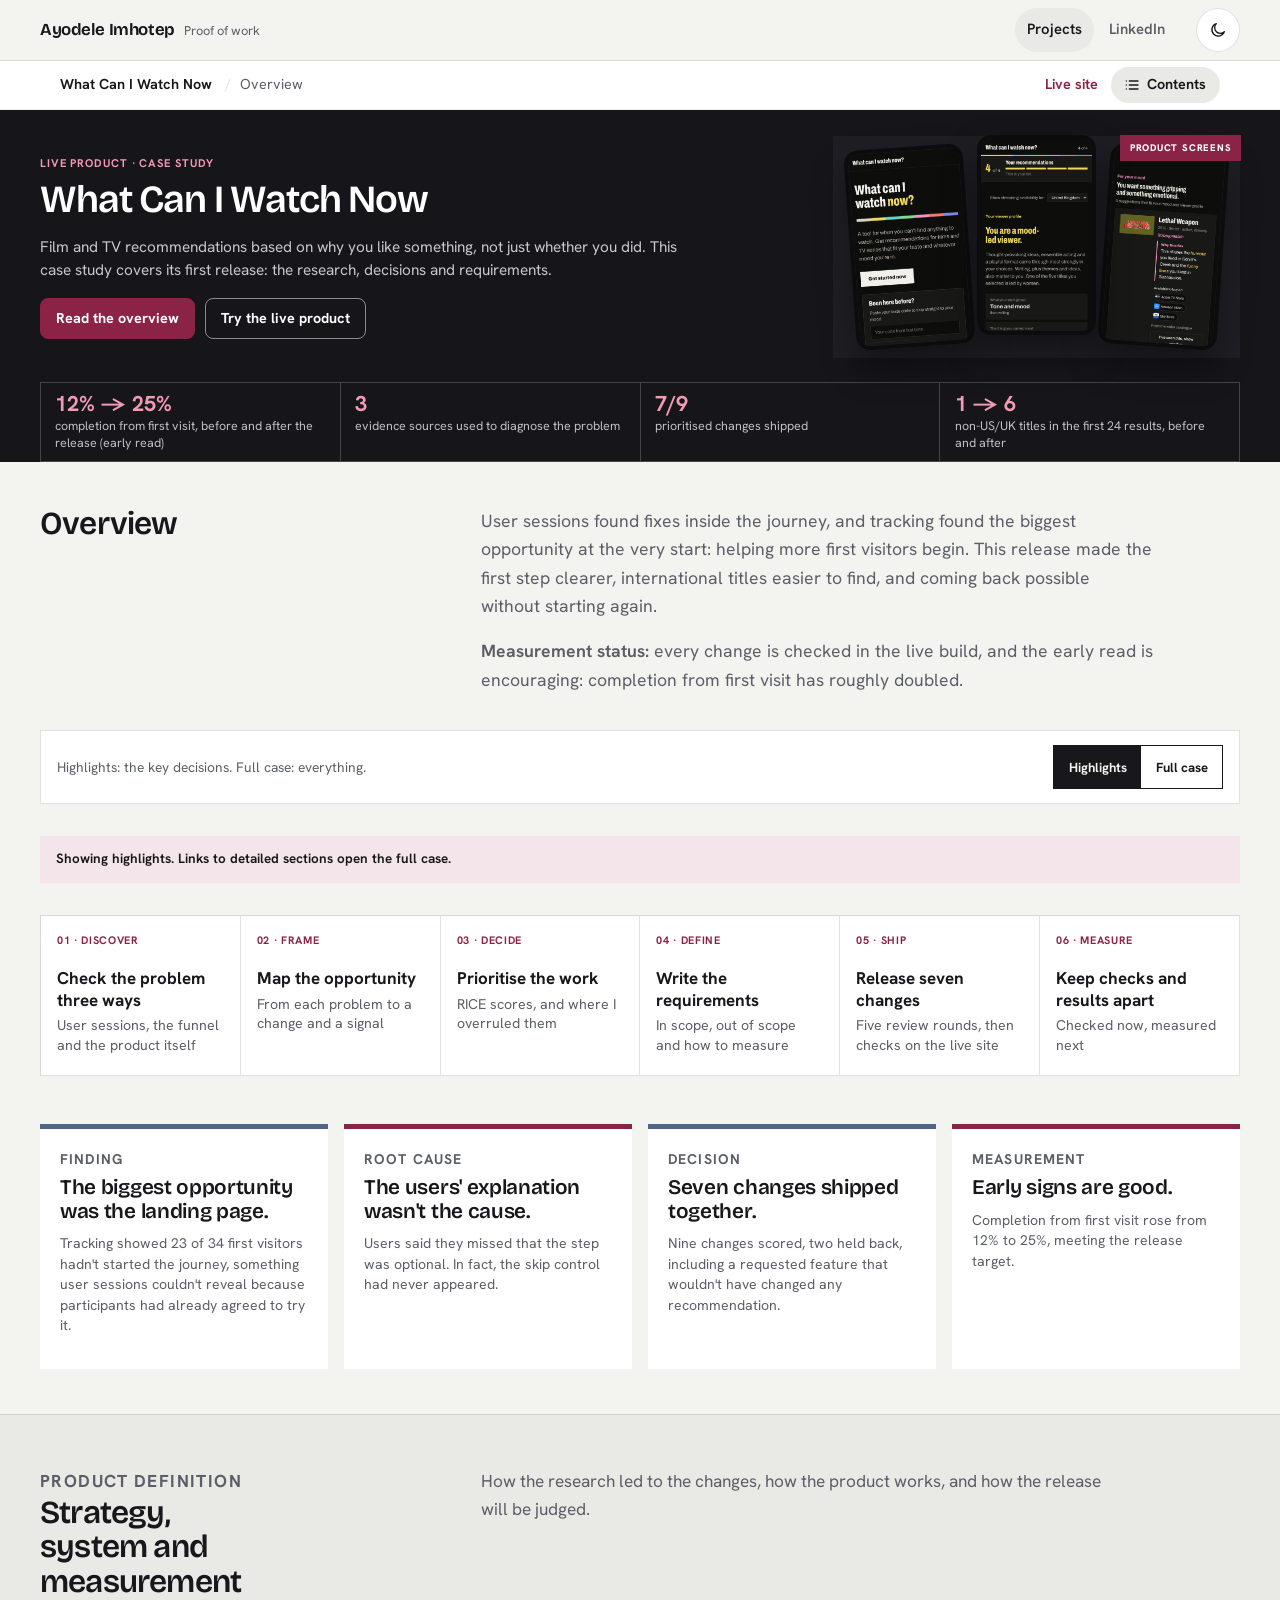
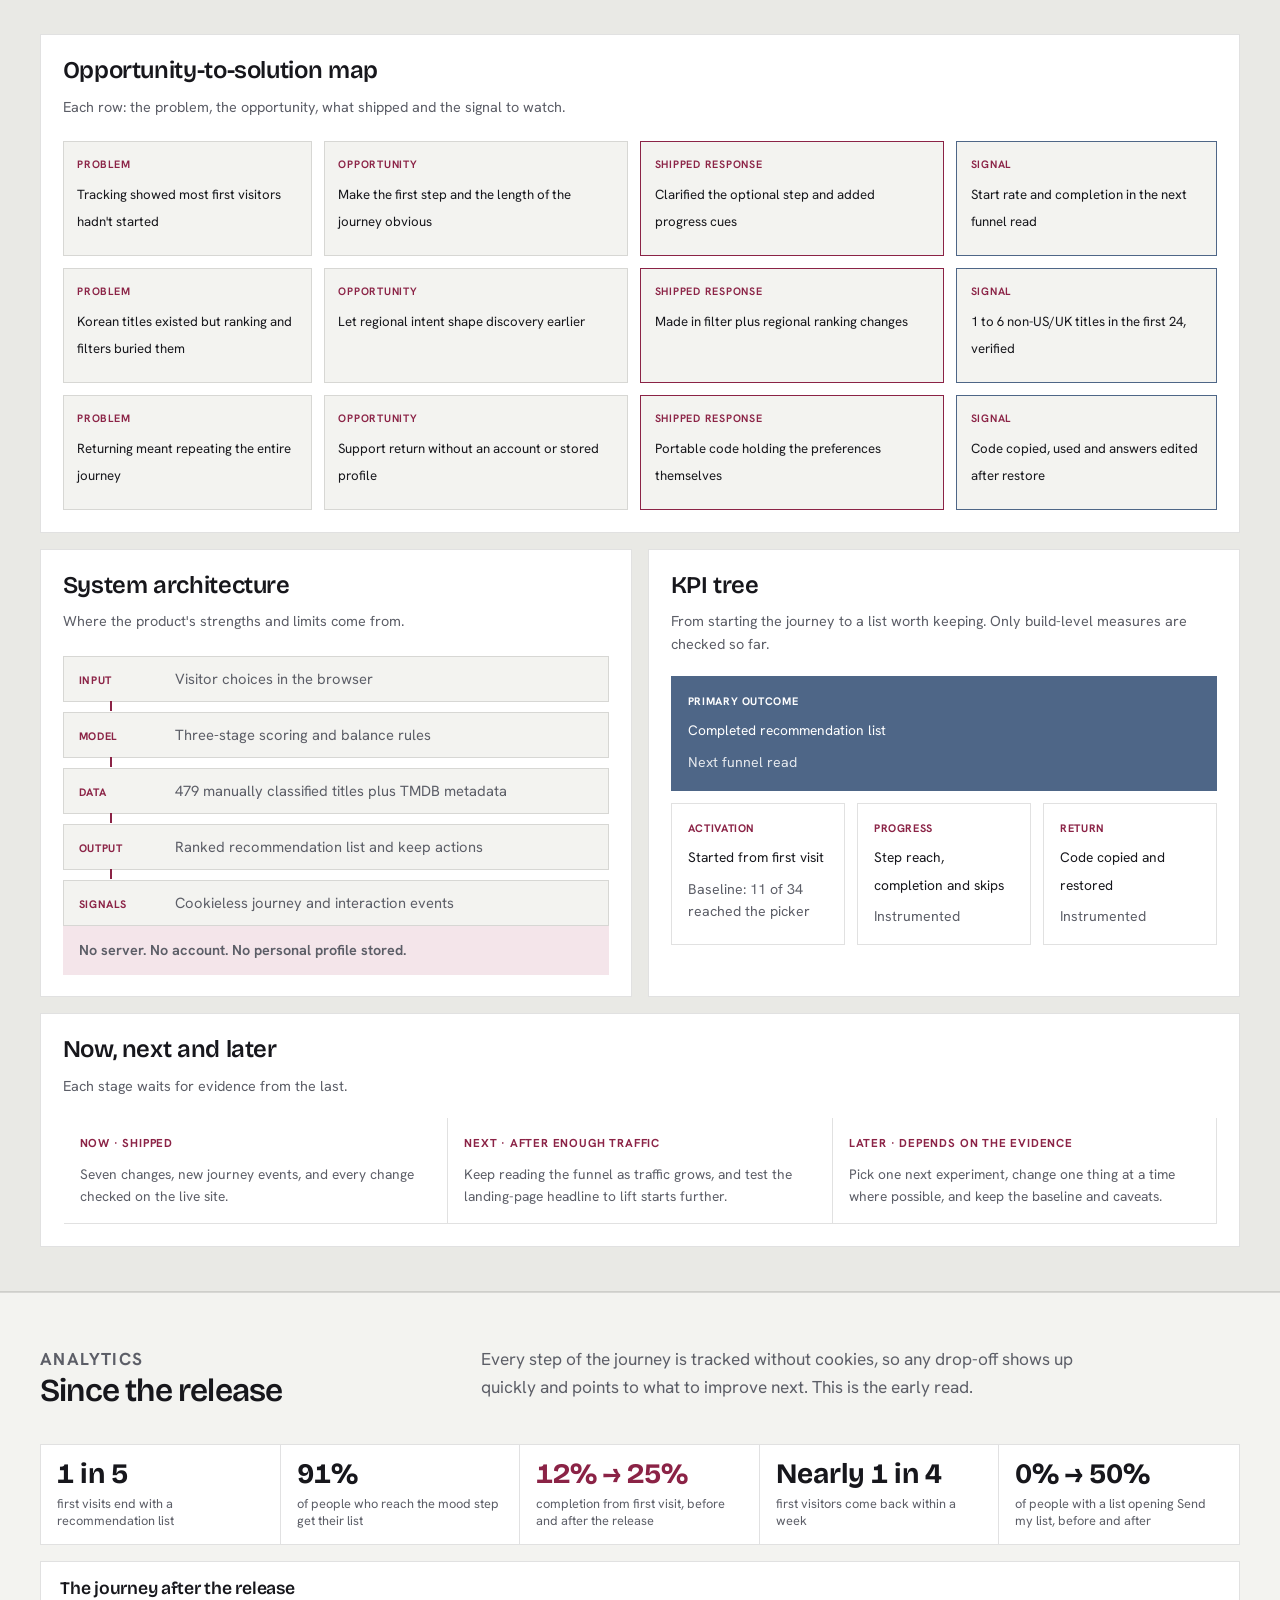
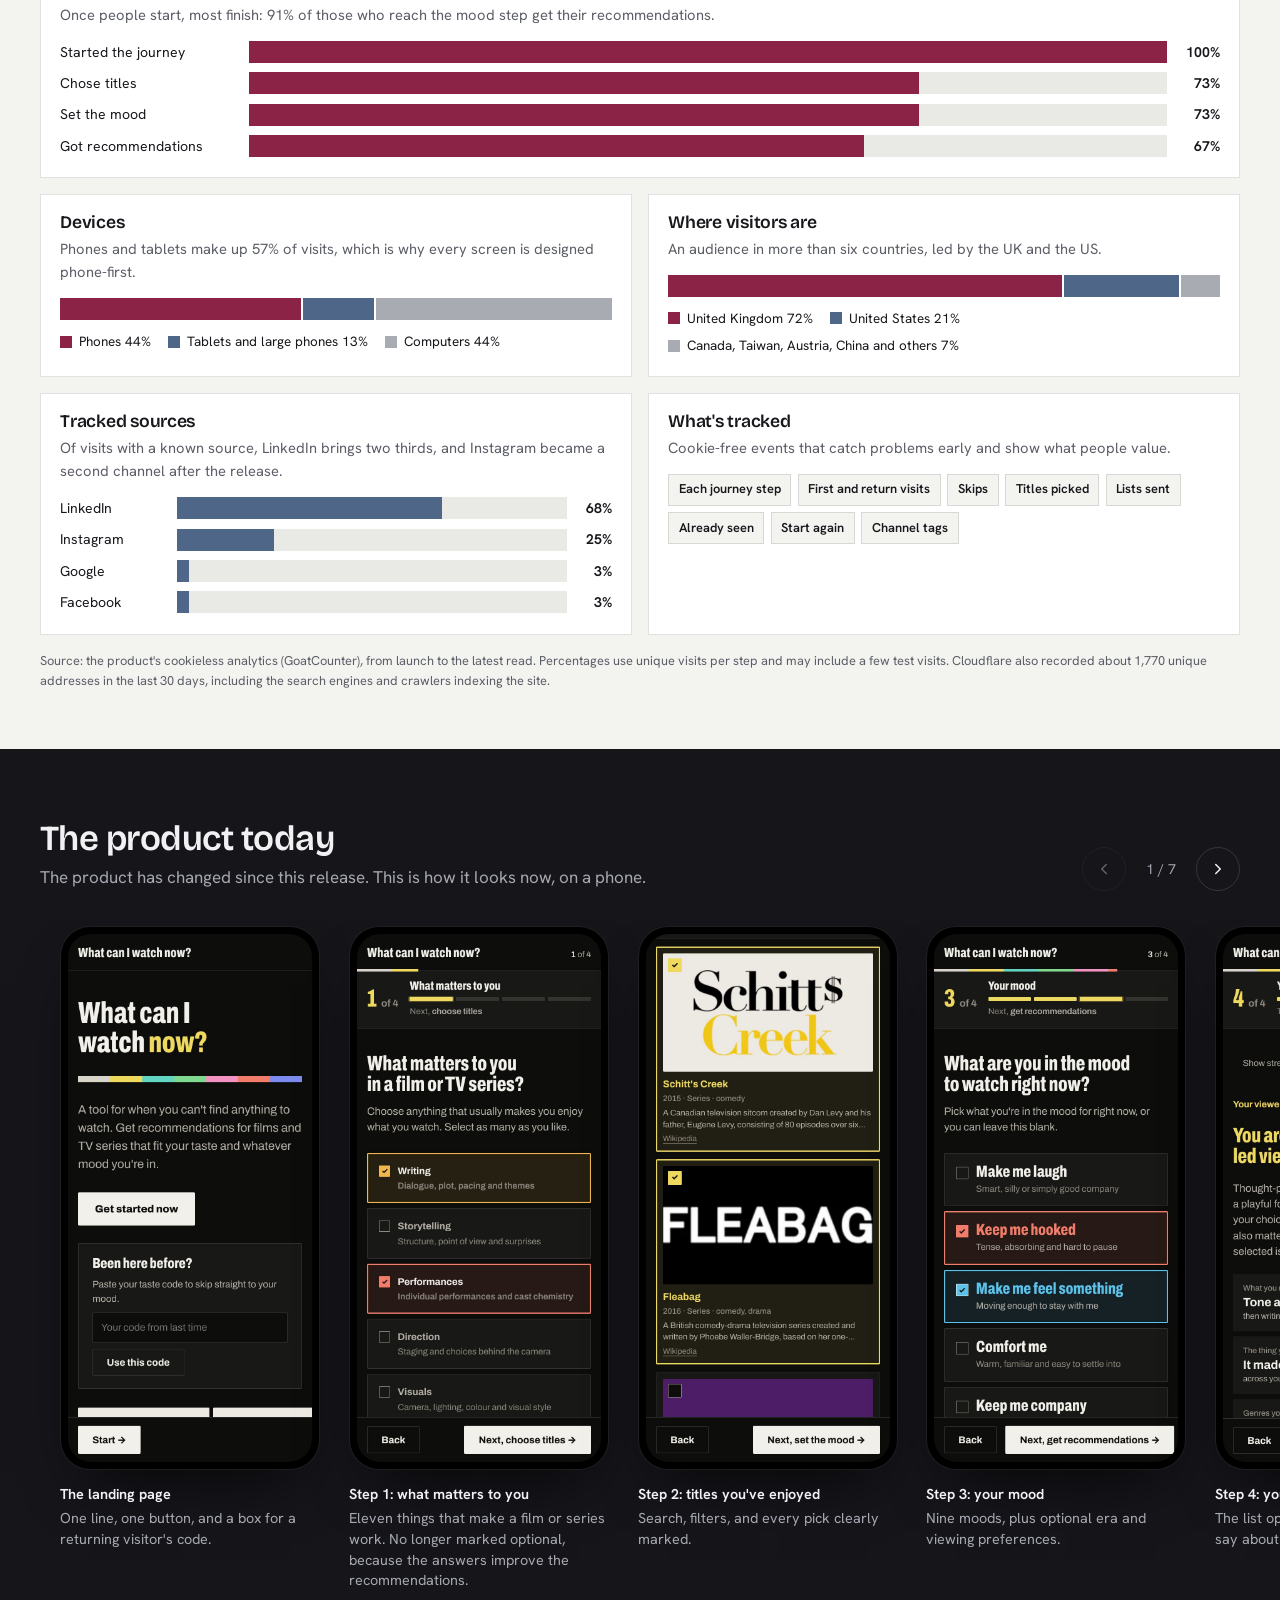
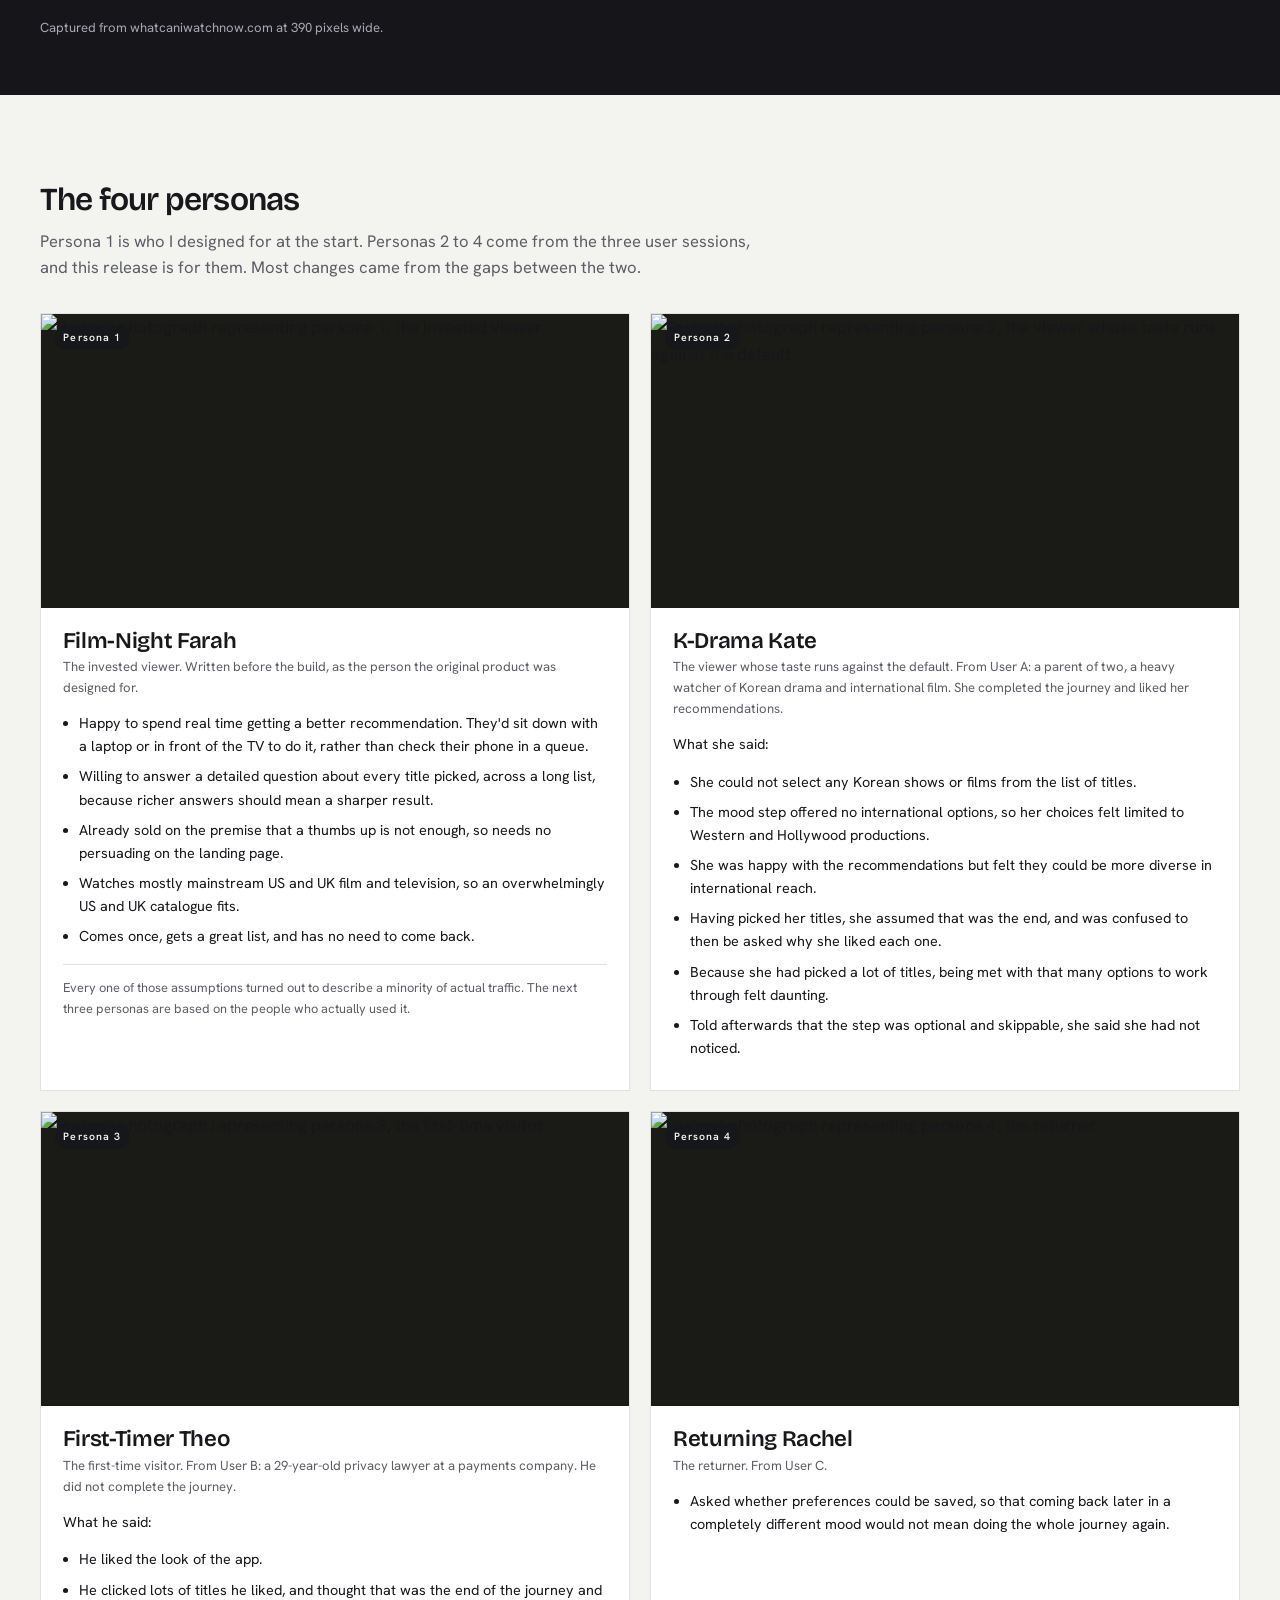
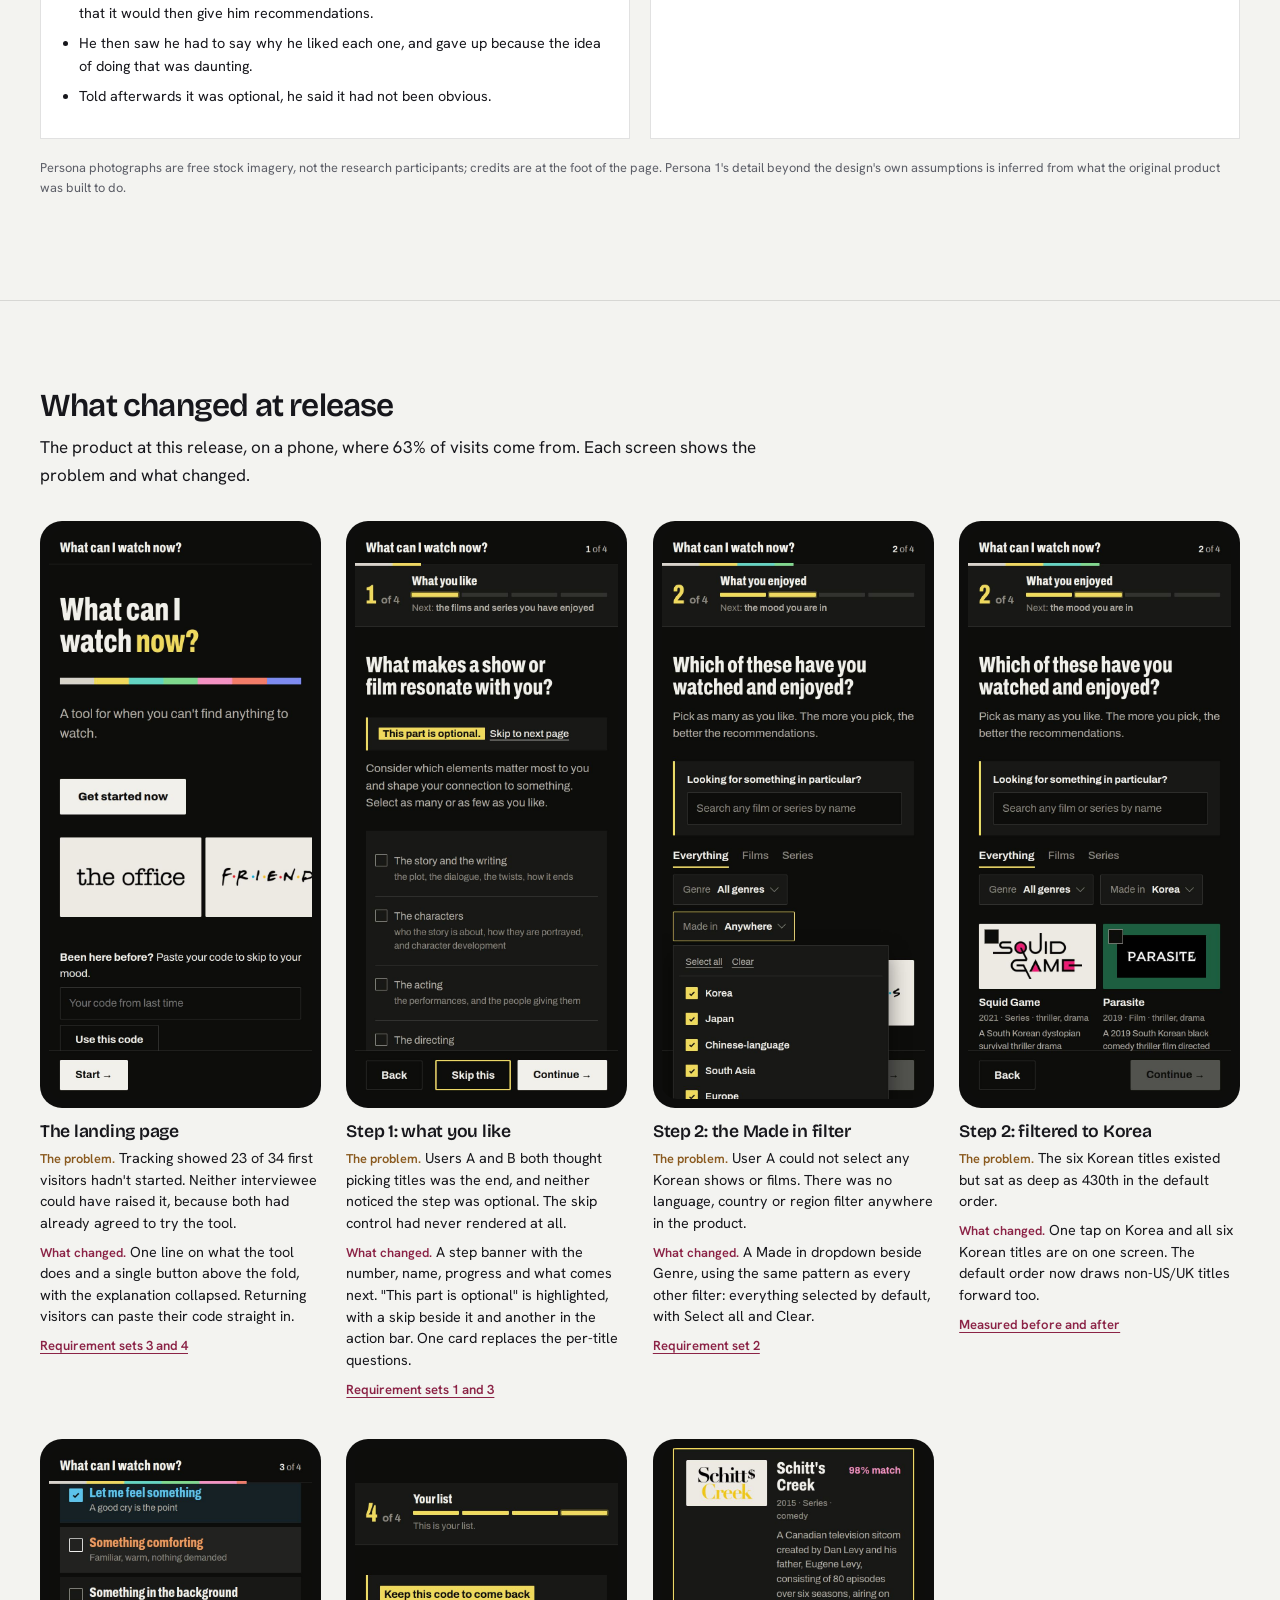
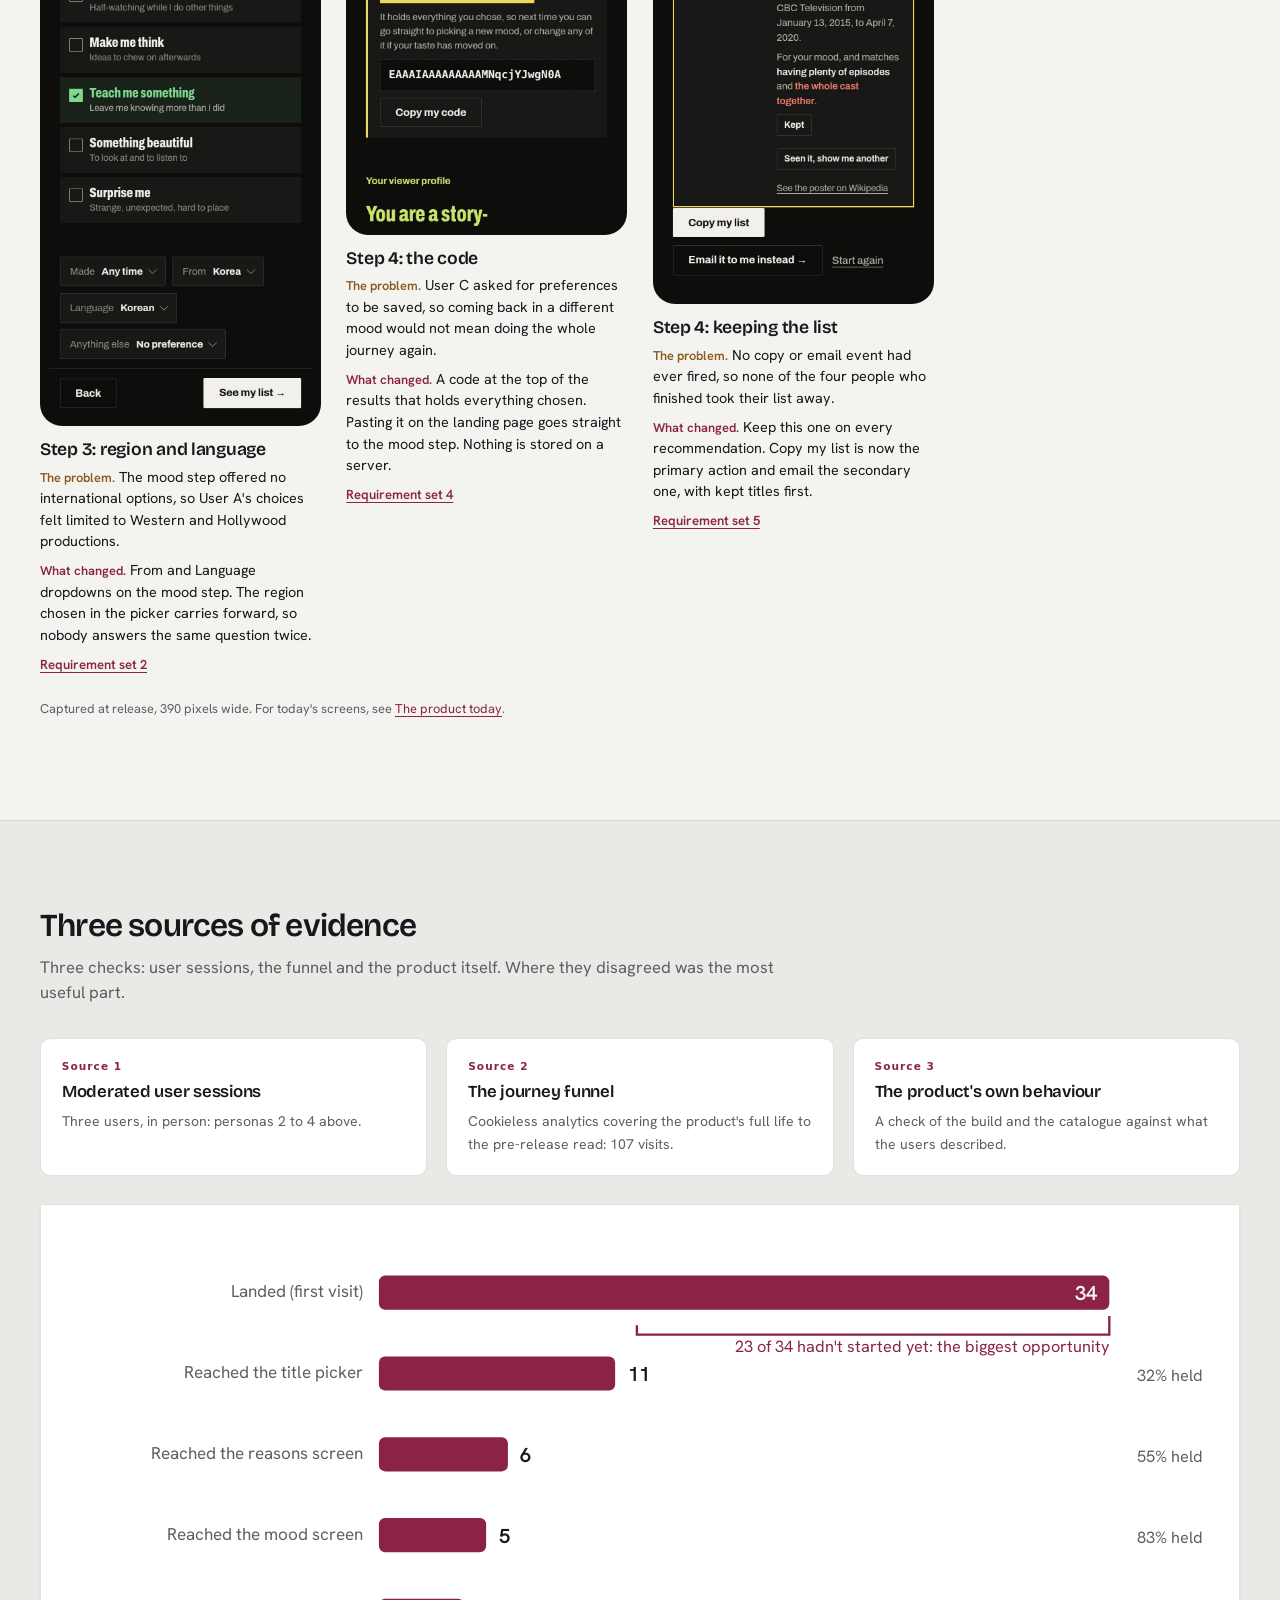
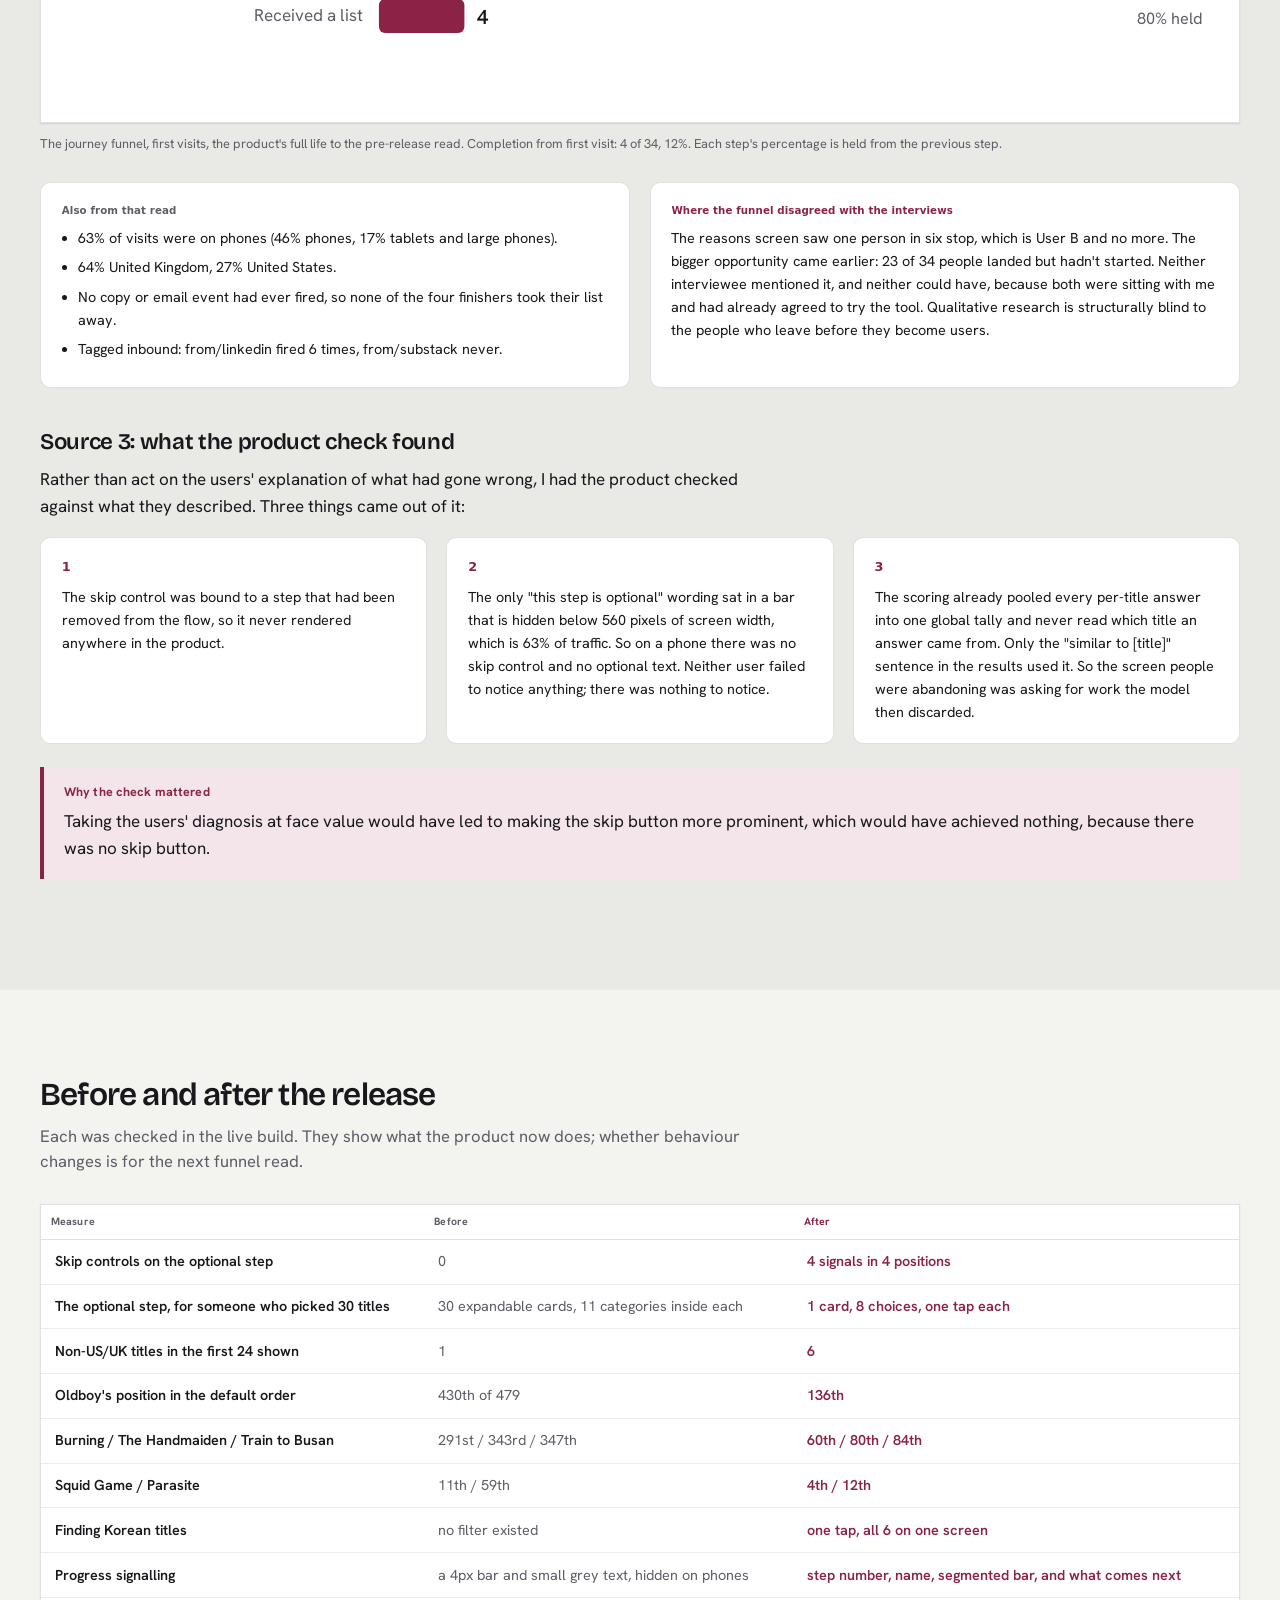
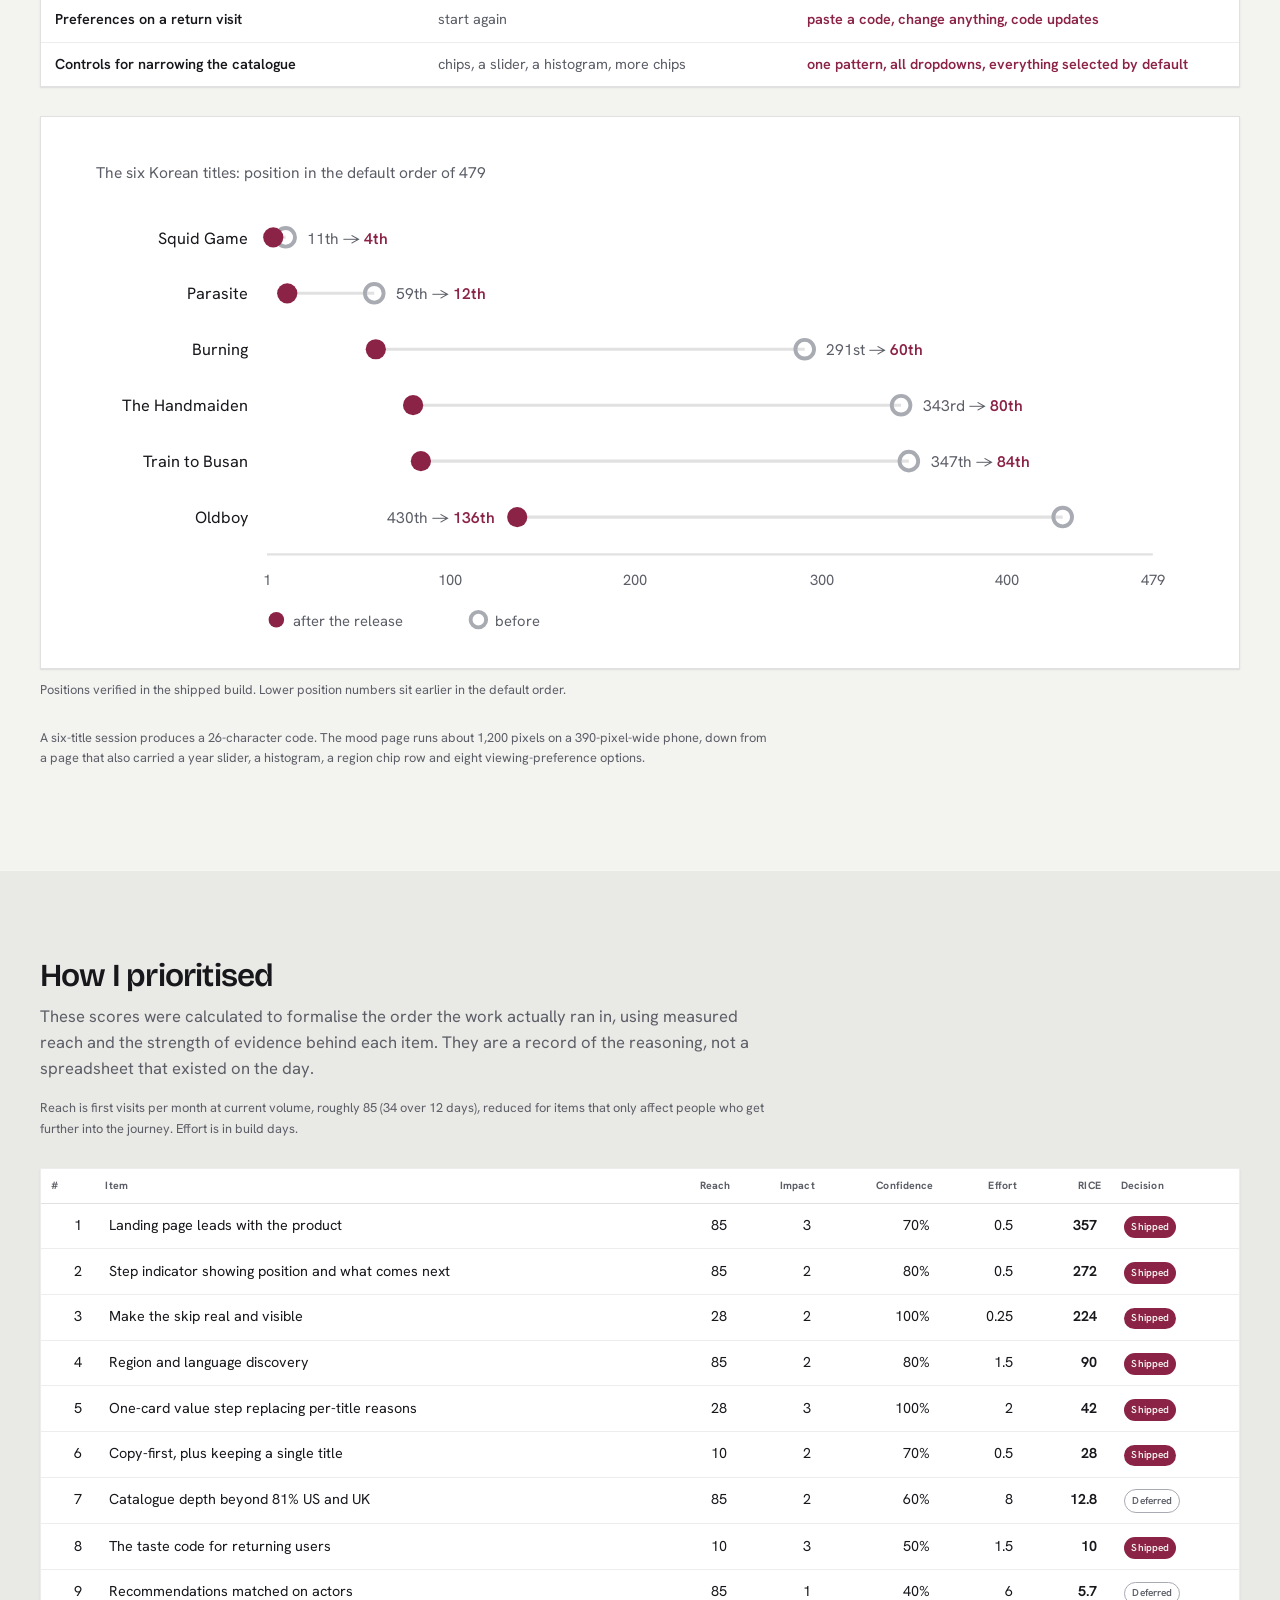
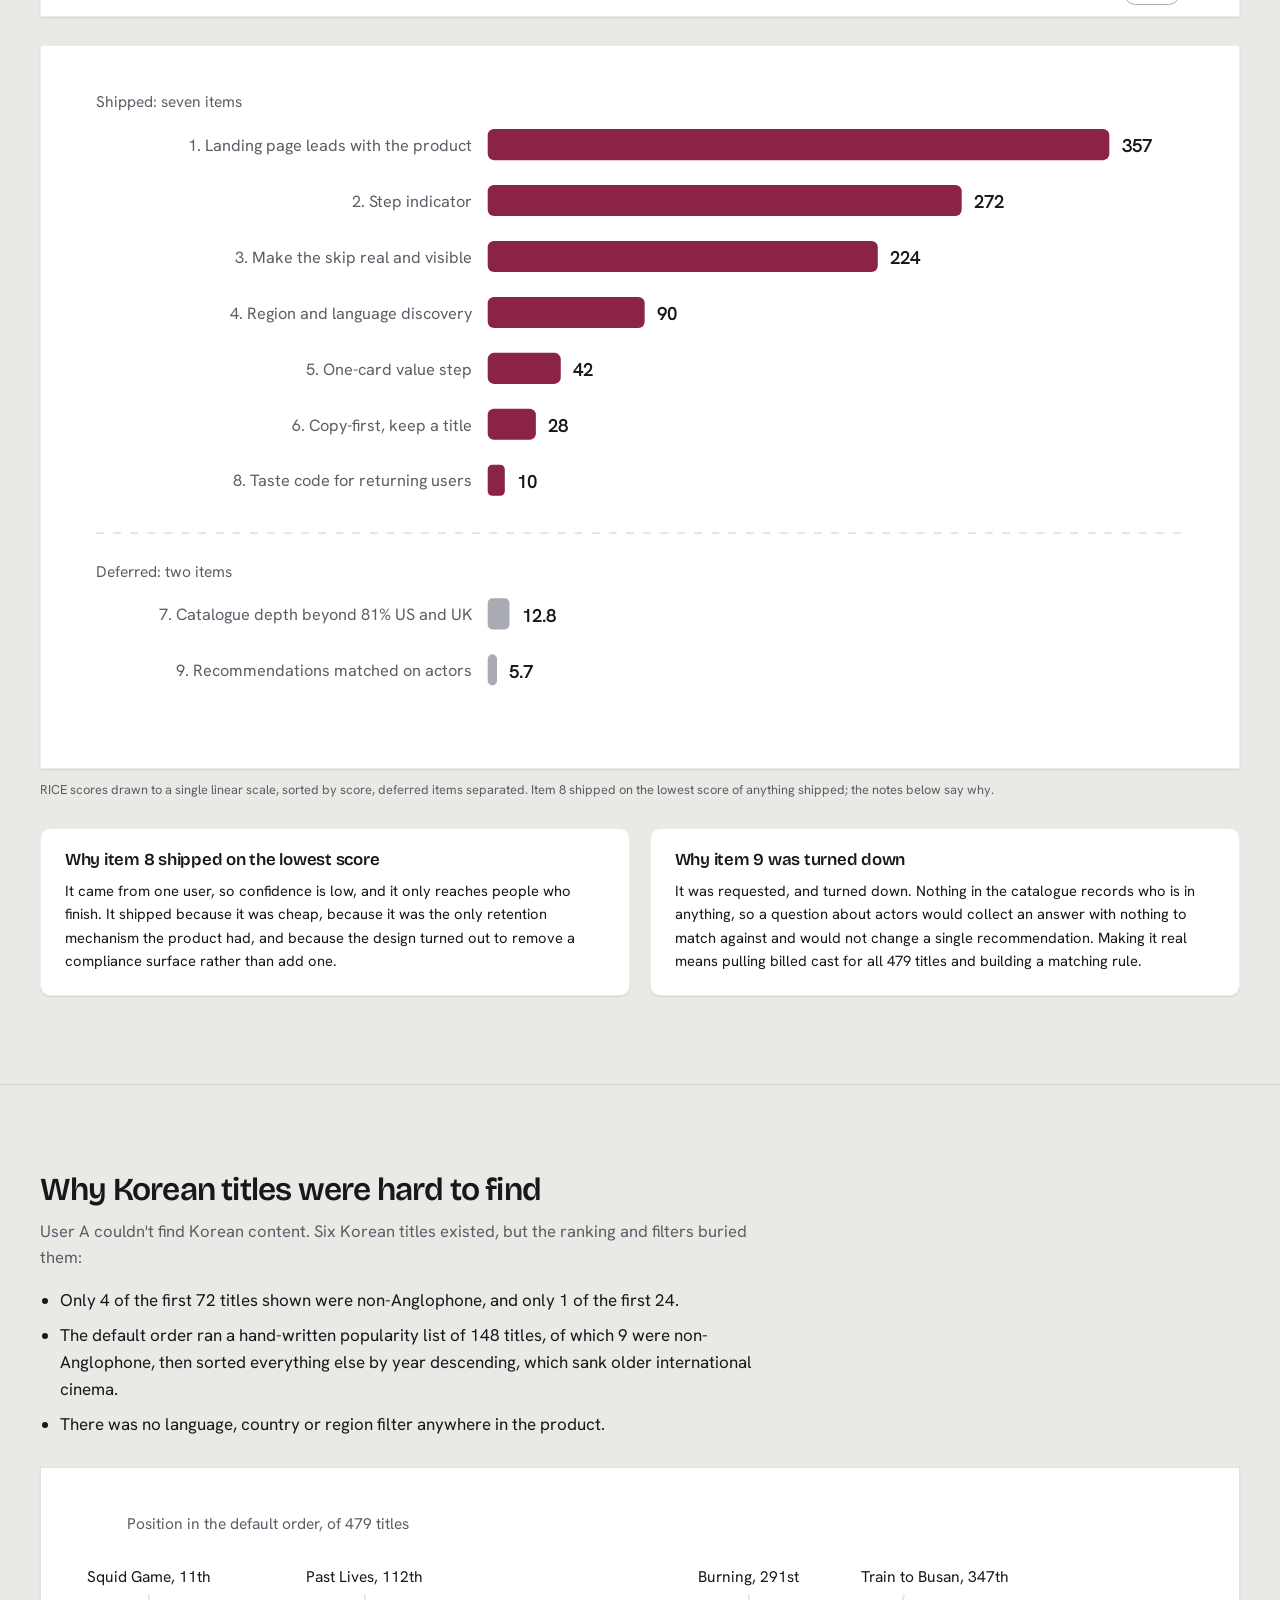
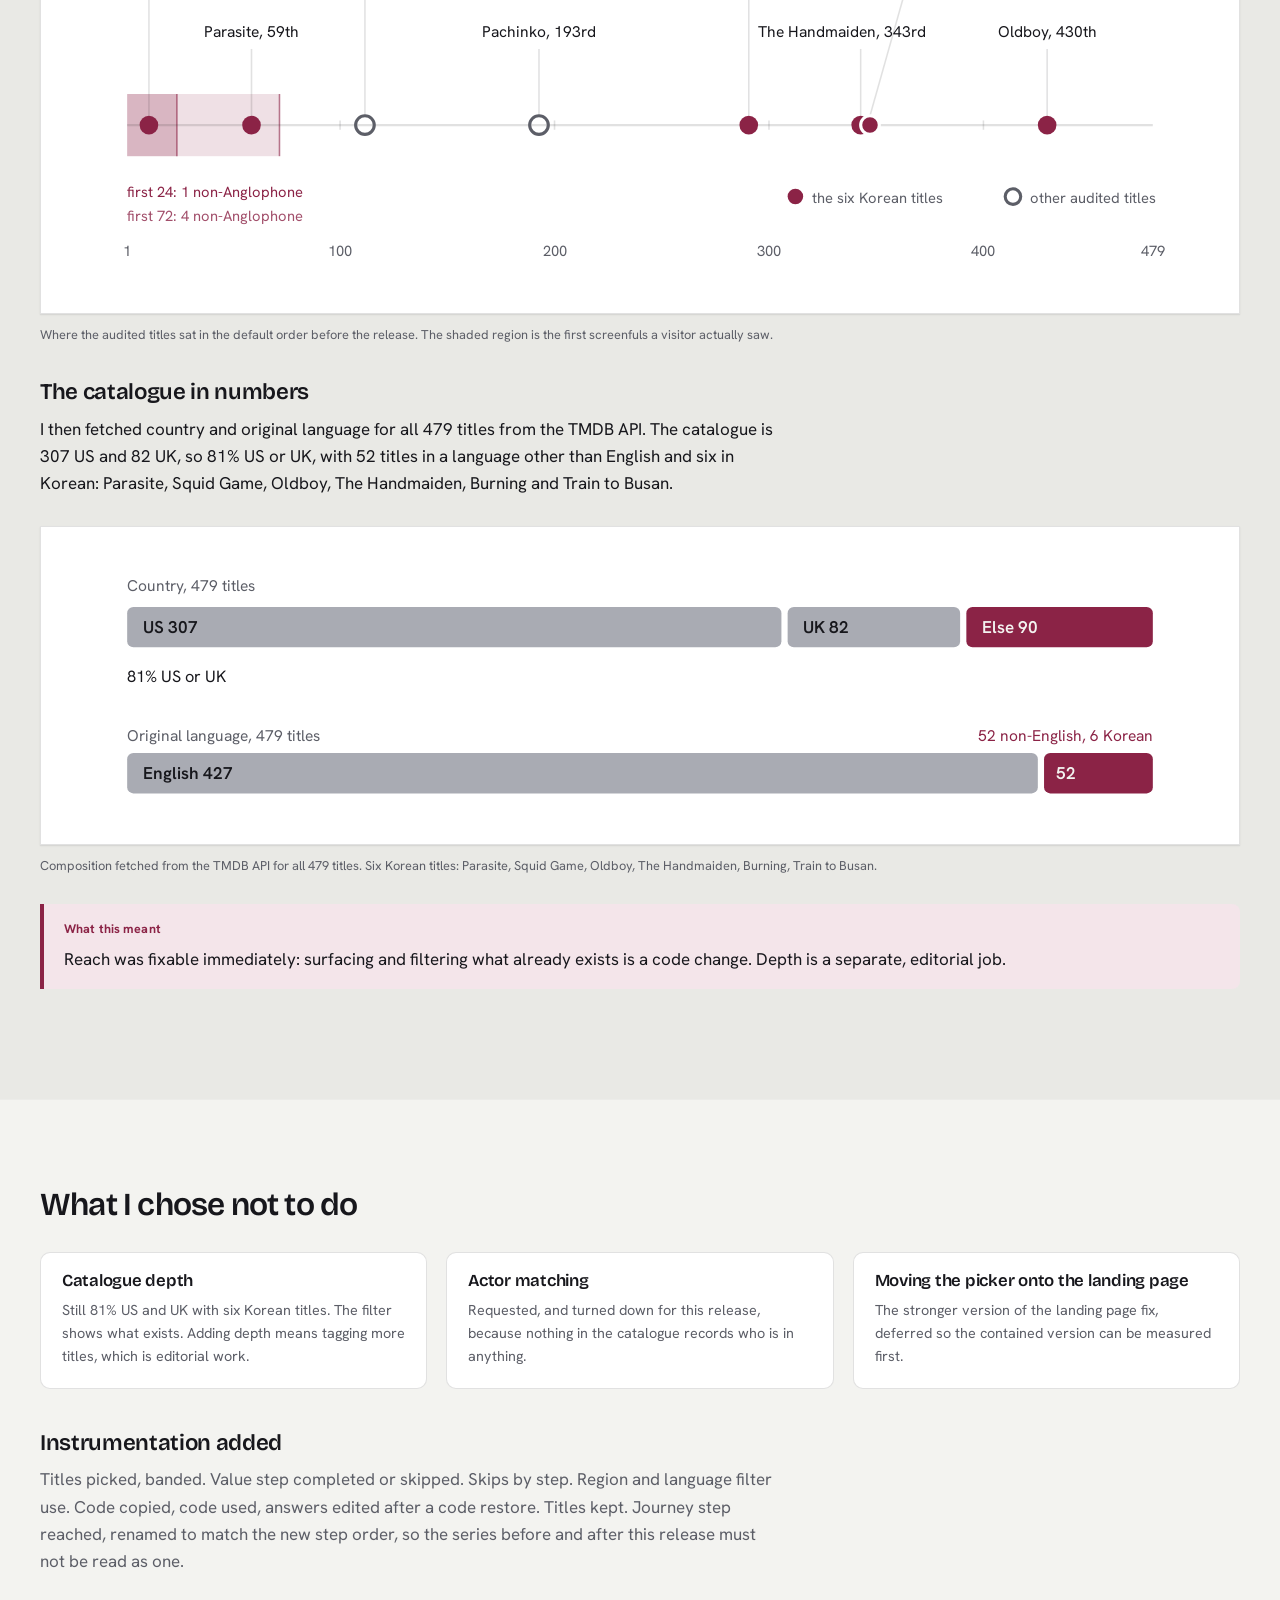
==== commit 03c58e96: "Show analytics as percentages and remove the visit threshold" ====
--- a/portfolio/what-can-i-watch-now.html
+++ b/portfolio/what-can-i-watch-now.html
@@ -62,7 +62,7 @@
 
 <section class="case-dashboard-v2" id="glance">
   <div class="wrap">
-    <div class="case-dashboard-head-v2"><h2>Overview</h2><div><p>User sessions found fixes inside the journey, and tracking found the biggest opportunity at the very start: helping more first visitors begin. This release made the first step clearer, international titles easier to find, and coming back possible without starting again.</p><p><strong>Measurement status:</strong> every change is checked in the live build, and the early read is encouraging: completion from first visit has roughly doubled. The full read comes at about 150 first visits.</p></div></div>
+    <div class="case-dashboard-head-v2"><h2>Overview</h2><div><p>User sessions found fixes inside the journey, and tracking found the biggest opportunity at the very start: helping more first visitors begin. This release made the first step clearer, international titles easier to find, and coming back possible without starting again.</p><p><strong>Measurement status:</strong> every change is checked in the live build, and the early read is encouraging: completion from first visit has roughly doubled.</p></div></div>
 
     <div class="mode-panel-v2" aria-label="Case study reading mode">
       <p id="modeDescription">Highlights: the key decisions. Full case: everything.</p>
@@ -83,7 +83,7 @@
       <article class="brief-card-v2"><p class="label-v2">Finding</p><h3>The biggest opportunity was the landing page.</h3><p>Tracking showed 23 of 34 first visitors hadn't started the journey, something user sessions couldn't reveal because participants had already agreed to try it.</p></article>
       <article class="brief-card-v2"><p class="label-v2">Root cause</p><h3>The users' explanation wasn't the cause.</h3><p>Users said they missed that the step was optional. In fact, the skip control had never appeared.</p></article>
       <article class="brief-card-v2"><p class="label-v2">Decision</p><h3>Seven changes shipped together.</h3><p>Nine changes scored, two held back, including a requested feature that wouldn't have changed any recommendation.</p></article>
-      <article class="brief-card-v2"><p class="label-v2">Measurement</p><h3>Early signs are good.</h3><p>Completion from first visit rose from 12% to 25% in the early read. The full read comes at about 150 first visits.</p></article>
+      <article class="brief-card-v2"><p class="label-v2">Measurement</p><h3>Early signs are good.</h3><p>Completion from first visit rose from 12% to 25%, meeting the release target.</p></article>
     </div>
   </div>
 </section>
@@ -114,7 +114,7 @@
 
       <article class="diagram-v2 wide">
         <h3>Now, next and later</h3><p>Each stage waits for evidence from the last.</p>
-        <div class="roadmap-v2"><div><b>Now · shipped</b><p>Seven changes, new journey events, and every change checked on the live site.</p></div><div><b>Next · after enough traffic</b><p>Read the funnel at about 150 first visits and see whether starting and finishing moved.</p></div><div><b>Later · depends on the evidence</b><p>Pick one next experiment, change one thing at a time where possible, and keep the baseline and caveats.</p></div></div>
+        <div class="roadmap-v2"><div><b>Now · shipped</b><p>Seven changes, new journey events, and every change checked on the live site.</p></div><div><b>Next · after enough traffic</b><p>Keep reading the funnel as traffic grows, and test the landing-page headline to lift starts further.</p></div><div><b>Later · depends on the evidence</b><p>Pick one next experiment, change one thing at a time where possible, and keep the baseline and caveats.</p></div></div>
       </article>
     </div>
   </div>
@@ -192,18 +192,18 @@
     <div class="section-heading-v2"><div><p class="eyebrow-v2">Analytics</p><h2 id="since-title">Since the release</h2></div><p>Every step of the journey is tracked without cookies, so any drop-off shows up quickly and points to what to improve next. This is the early read.</p></div>
 
     <div class="dash-kpis">
-      <div class="dash-kpi"><b>74</b><span>first visits since launch</span></div>
-      <div class="dash-kpi"><b>15</b><span>recommendation lists delivered</span></div>
+      <div class="dash-kpi"><b>1 in 5</b><span>first visits end with a recommendation list</span></div>
+      <div class="dash-kpi"><b>91%</b><span>of people who reach the mood step get their list</span></div>
       <div class="dash-kpi accent"><b>12% → 25%</b><span>completion from first visit, before and after the release</span></div>
-      <div class="dash-kpi"><b>17</b><span>returns within a week of a first visit</span></div>
-      <div class="dash-kpi"><b>0 → 5</b><span>people opening Send my list, before and after</span></div>
+      <div class="dash-kpi"><b>Nearly 1 in 4</b><span>first visitors come back within a week</span></div>
+      <div class="dash-kpi"><b>0% → 50%</b><span>of people with a list opening Send my list, before and after</span></div>
     </div>
 
     <div class="dash-grid">
       <article class="dash-card wide">
         <h3>The journey after the release</h3>
-        <p>Once people start, most finish: 10 of the 11 who reached the mood step got their recommendations.</p>
-        <div class="dbars" role="img" aria-label="After the release: 15 started the journey, 11 chose titles, 11 set the mood and 10 got recommendations."><div class="dbar"><span class="dl">Started the journey</span><span class="dt"><span class="df" style="width:100%"></span></span><span class="dv">15</span></div><div class="dbar"><span class="dl">Chose titles</span><span class="dt"><span class="df" style="width:73%"></span></span><span class="dv">11</span></div><div class="dbar"><span class="dl">Set the mood</span><span class="dt"><span class="df" style="width:73%"></span></span><span class="dv">11</span></div><div class="dbar"><span class="dl">Got recommendations</span><span class="dt"><span class="df" style="width:67%"></span></span><span class="dv">10</span></div></div>
+        <p>Once people start, most finish: 91% of those who reach the mood step get their recommendations.</p>
+        <div class="dbars" role="img" aria-label="After the release, of everyone who started the journey: 73% chose titles, 73% set the mood and 67% got recommendations."><div class="dbar"><span class="dl">Started the journey</span><span class="dt"><span class="df" style="width:100%"></span></span><span class="dv">100%</span></div><div class="dbar"><span class="dl">Chose titles</span><span class="dt"><span class="df" style="width:73%"></span></span><span class="dv">73%</span></div><div class="dbar"><span class="dl">Set the mood</span><span class="dt"><span class="df" style="width:73%"></span></span><span class="dv">73%</span></div><div class="dbar"><span class="dl">Got recommendations</span><span class="dt"><span class="df" style="width:67%"></span></span><span class="dv">67%</span></div></div>
       </article>
       <article class="dash-card">
         <h3>Devices</h3>
@@ -223,8 +223,8 @@
       </article>
       <article class="dash-card">
         <h3>Tracked sources</h3>
-        <p>LinkedIn brings the most tagged visits, and Instagram became a second channel after the release.</p>
-        <div class="dbars small" role="img" aria-label="Visits with a known source since launch: LinkedIn 41, Instagram 15, Google 2, Facebook 2."><div class="dbar"><span class="dl">LinkedIn</span><span class="dt"><span class="df" style="width:100%"></span></span><span class="dv">41</span></div><div class="dbar"><span class="dl">Instagram</span><span class="dt"><span class="df" style="width:37%"></span></span><span class="dv">15</span></div><div class="dbar"><span class="dl">Google</span><span class="dt"><span class="df" style="width:5%"></span></span><span class="dv">2</span></div><div class="dbar"><span class="dl">Facebook</span><span class="dt"><span class="df" style="width:5%"></span></span><span class="dv">2</span></div></div>
+        <p>Of visits with a known source, LinkedIn brings two thirds, and Instagram became a second channel after the release.</p>
+        <div class="dbars small" role="img" aria-label="Share of visits with a known source since launch: LinkedIn 68%, Instagram 25%, Google 3%, Facebook 3%."><div class="dbar"><span class="dl">LinkedIn</span><span class="dt"><span class="df" style="width:68%"></span></span><span class="dv">68%</span></div><div class="dbar"><span class="dl">Instagram</span><span class="dt"><span class="df" style="width:25%"></span></span><span class="dv">25%</span></div><div class="dbar"><span class="dl">Google</span><span class="dt"><span class="df" style="width:3%"></span></span><span class="dv">3%</span></div><div class="dbar"><span class="dl">Facebook</span><span class="dt"><span class="df" style="width:3%"></span></span><span class="dv">3%</span></div></div>
       </article>
       <article class="dash-card">
         <h3>What's tracked</h3>
@@ -232,7 +232,7 @@
         <ul class="dtags"><li>Each journey step</li><li>First and return visits</li><li>Skips</li><li>Titles picked</li><li>Lists sent</li><li>Already seen</li><li>Start again</li><li>Channel tags</li></ul>
       </article>
     </div>
-    <p class="smallnote dash-note">Source: the product's cookieless analytics (GoatCounter), from launch to the latest read. Counts are unique visits per step and may include a few test visits. Cloudflare also recorded about 1,770 unique addresses in the last 30 days, including the search engines and crawlers indexing the site.</p>
+    <p class="smallnote dash-note">Source: the product's cookieless analytics (GoatCounter), from launch to the latest read. Percentages use unique visits per step and may include a few test visits. Cloudflare also recorded about 1,770 unique addresses in the last 30 days, including the search engines and crawlers indexing the site.</p>
   </div>
 </section>
 
@@ -1378,7 +1378,7 @@
             </tbody>
           </table>
         </div>
-        <figcaption>The GTM metrics the next read runs on. Targets are directional until roughly 150 first visits have accumulated.</figcaption>
+        <figcaption>The GTM metrics the next read runs on.</figcaption>
       </figure>
     </div>
   </div>
@@ -1410,7 +1410,7 @@
 <section class="sec" id="results">
   <div class="wrap">
     <h2>Verified changes and next measures</h2>
-    <p class="measure">The release is verified, and an early read is in (see <a href="#since-release">Since the release</a>). The full read comes at about 150 first visits.</p>
+    <p class="measure">The release is verified, and the early read is in (see <a href="#since-release">Since the release</a>).</p>
     <div class="grid2">
       <div class="resbox">
         <h4>Verified in the shipped build</h4>
@@ -1425,10 +1425,9 @@
       <div class="resbox">
         <h4>Targets for the next read</h4>
         <ul>
-          <li>Landing to first step: 32% now, 50% target.</li>
-          <li>Completion from first visit: 12% now, 25% target.</li>
-          <li>Finishers taking the list away: 0% now, 40% target.</li>
-          <li>No target is read before roughly 150 first visits.</li>
+          <li>Landing to first step: 32% before, 50% target. Early read: up to 38%.</li>
+          <li>Completion from first visit: 12% before, 25% target. Early read: 25%, target met.</li>
+          <li>Finishers taking the list away: 0% before, 40% target. Early read: half of those with a list opened Send my list.</li>
         </ul>
         <p><a href="#gtm">Go-to-market metrics</a></p>
       </div>
@@ -1456,14 +1455,14 @@
       </div>
       <div class="card">
         <div class="cnum">Caveat 2</div>
-        <p>The base is small. 34 first visits and three interviews. This is directional evidence, not measurement. No target should be read before roughly 150 first visits have accumulated.</p>
+        <p>The base is small. 34 first visits and three interviews. This is directional evidence, not measurement.</p>
       </div>
       <div class="card">
         <div class="cnum">Caveat 3</div>
         <p>Figures marked as shipped and verified are verified behaviours of the build, not results.</p>
       </div>
     </div>
-    <p class="smallnote" style="margin-top:1.2rem">These caveats were written at release. Since then, an early read has come in: see <a href="#since-release">Since the release</a>. It is still below the 150 first visits set above, so read it as a direction of travel.</p>
+    <p class="smallnote" style="margin-top:1.2rem">These caveats were written at release. Since then, the early read has come in: see <a href="#since-release">Since the release</a>.</p>
   </div>
 </section>
 
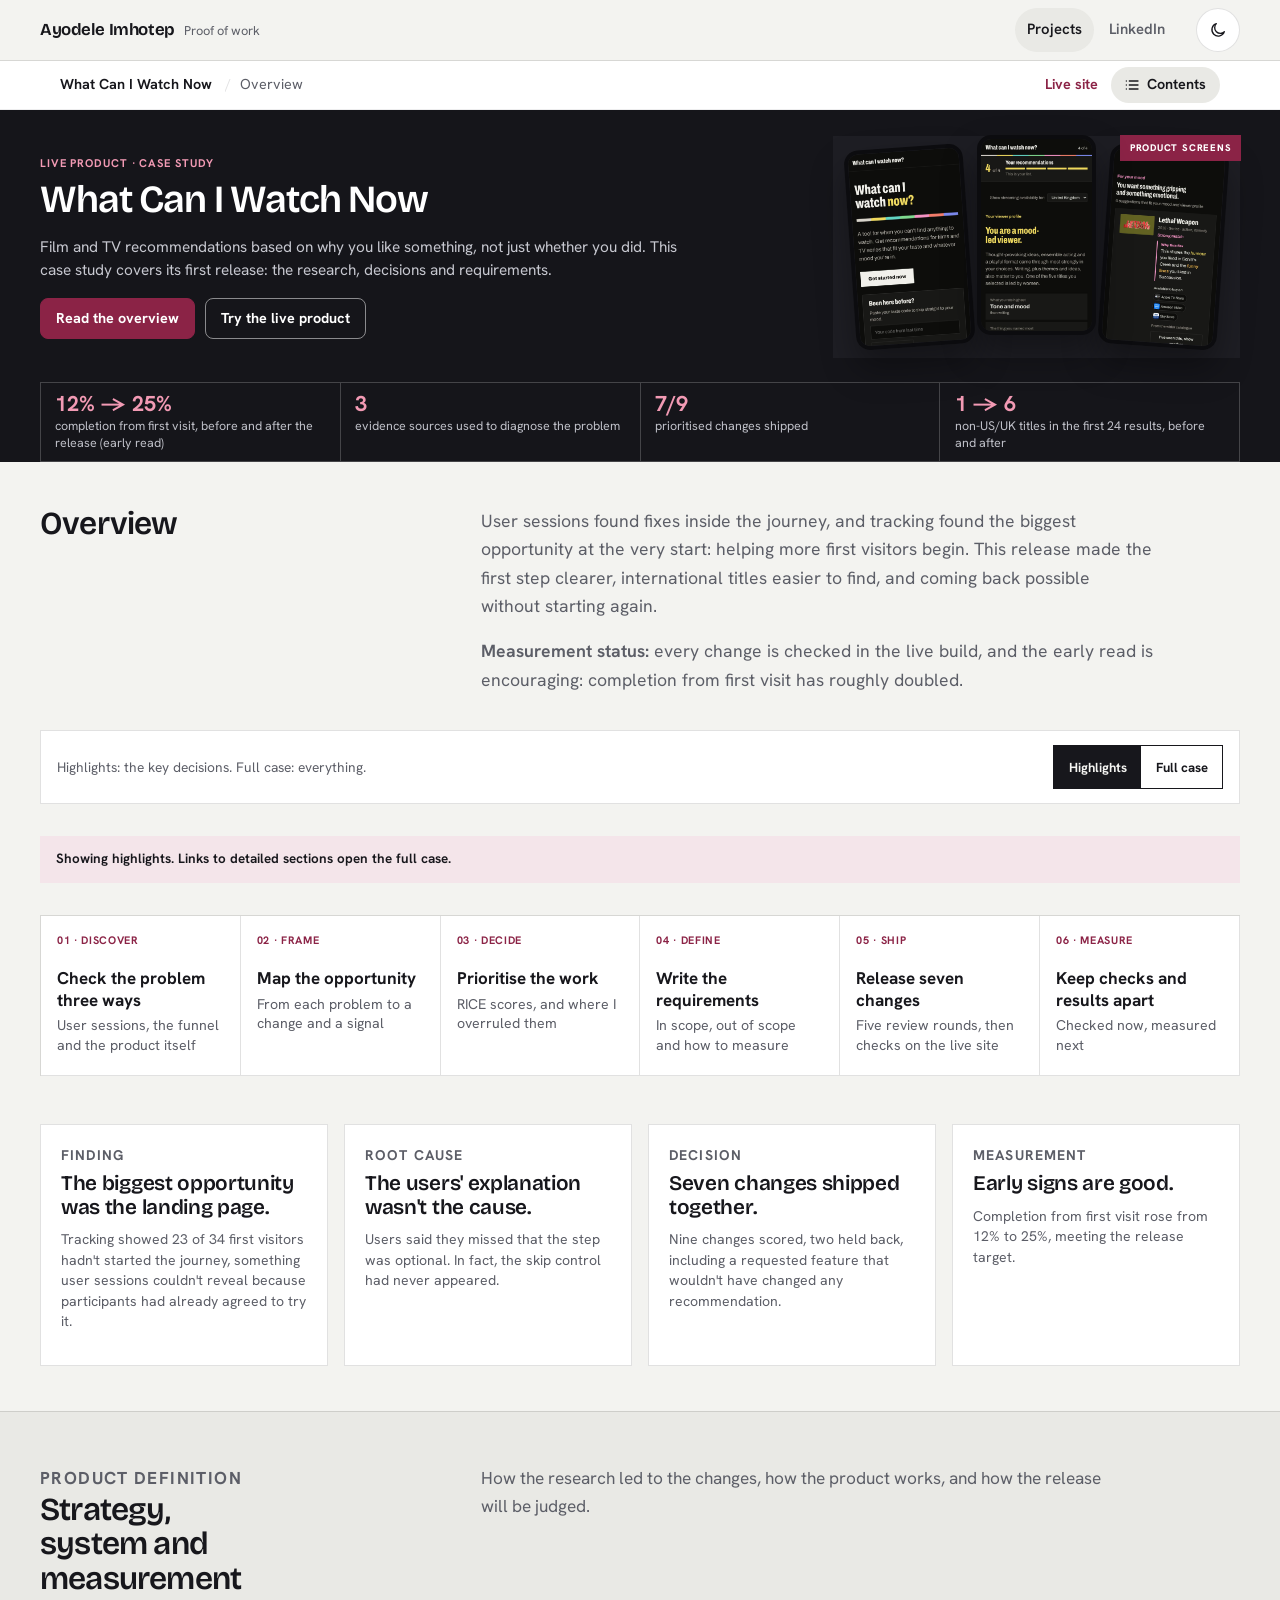
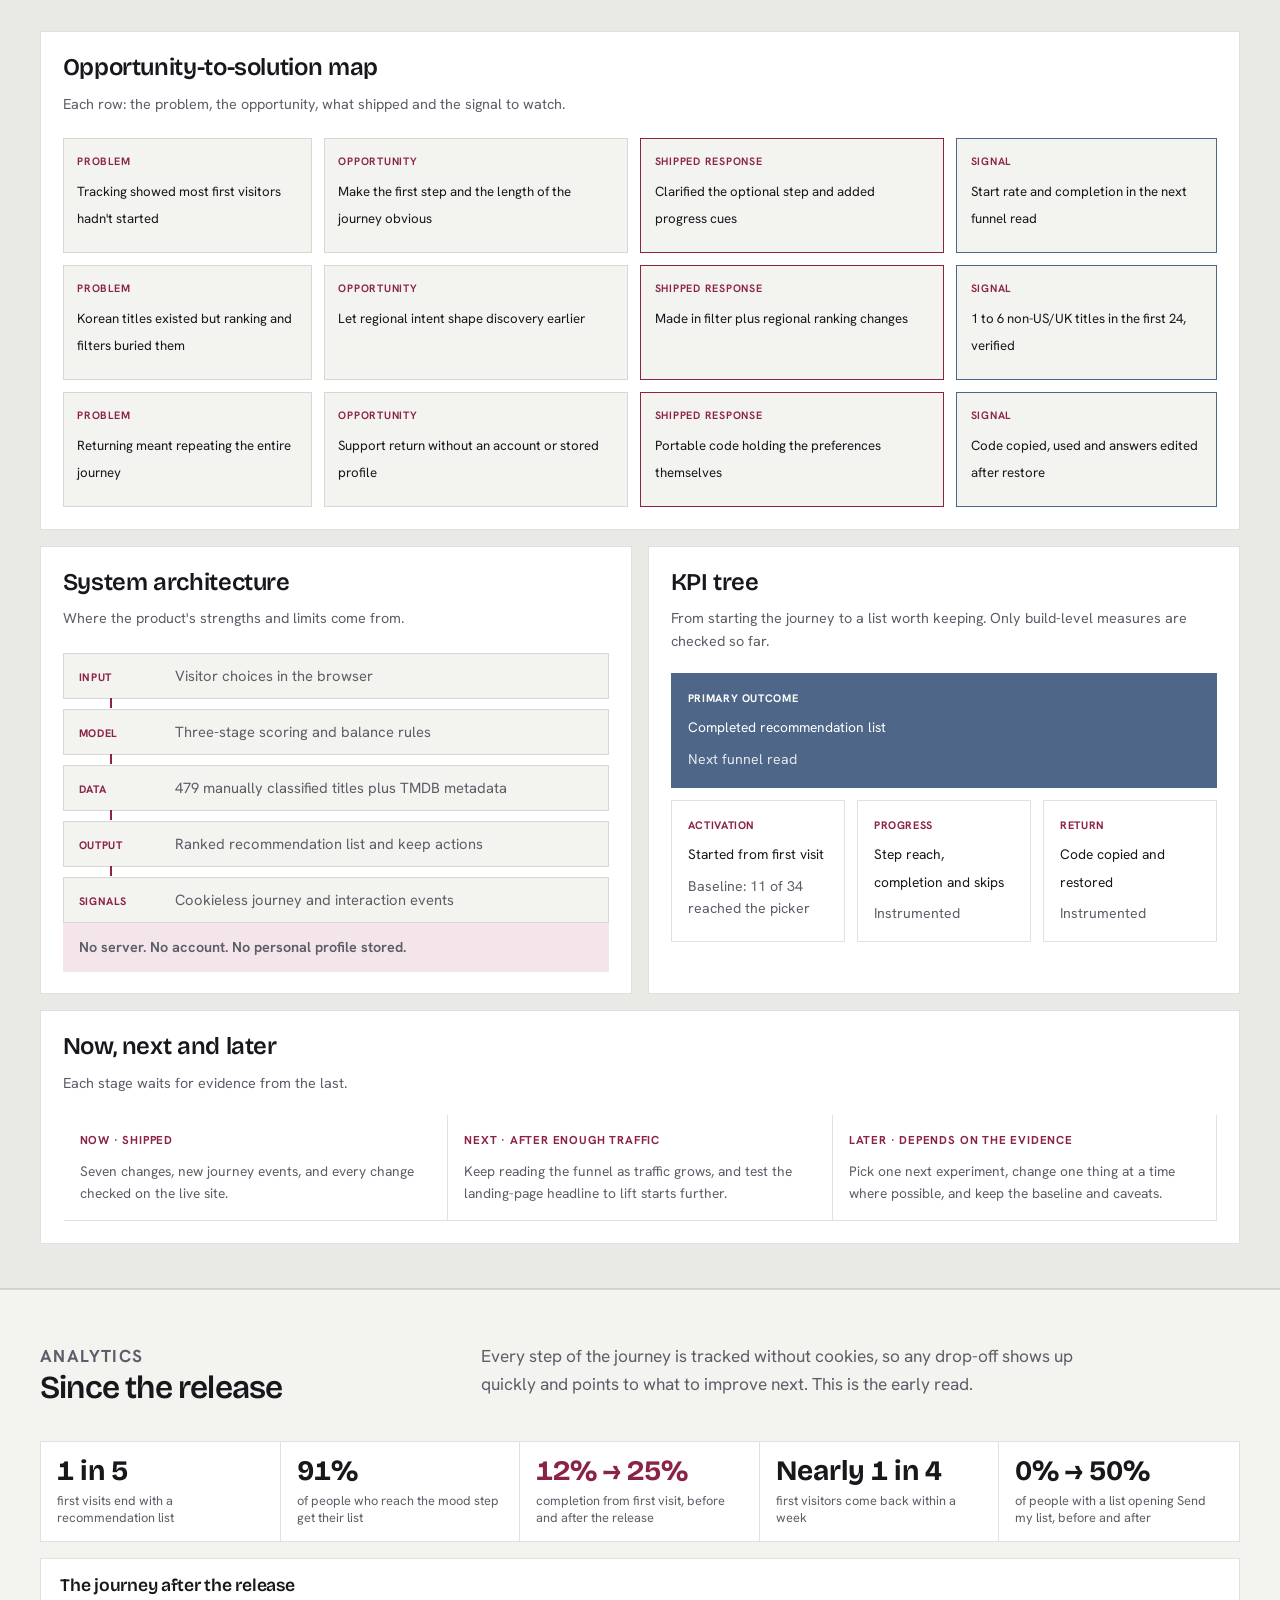
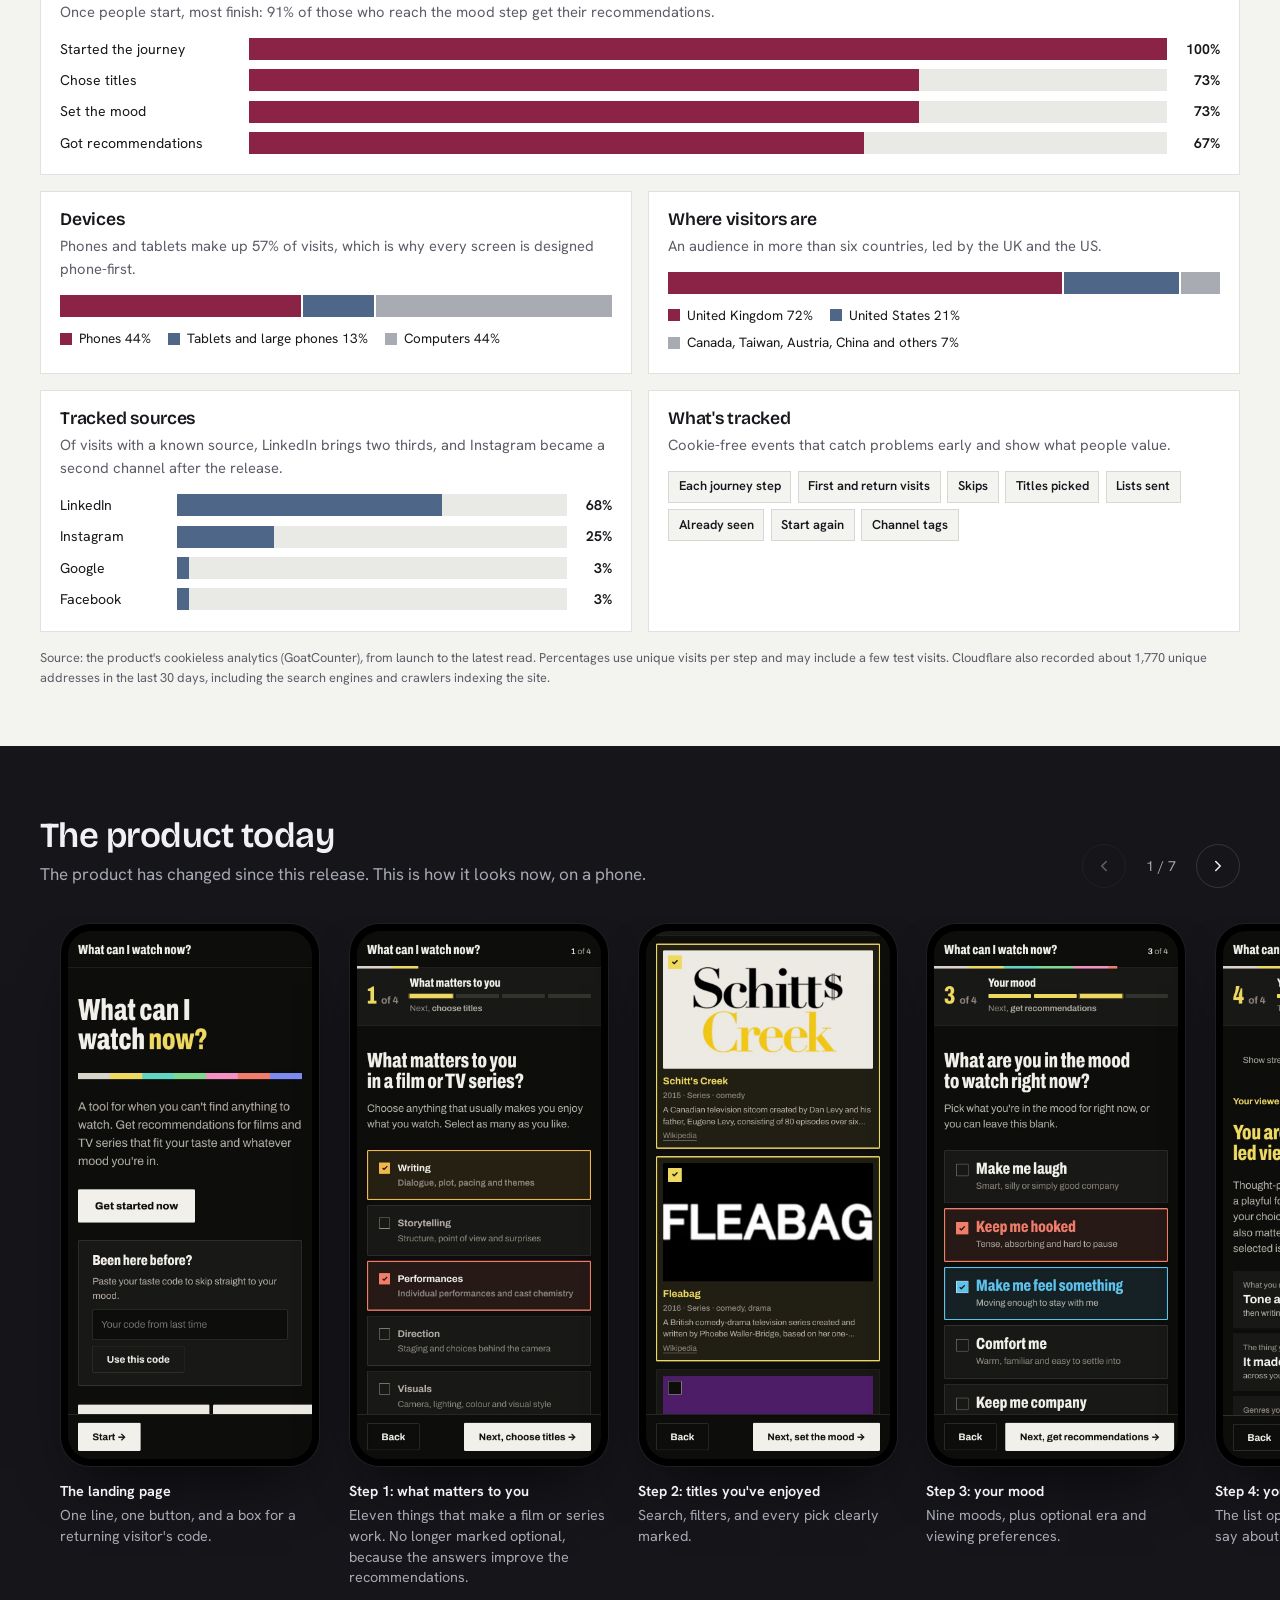
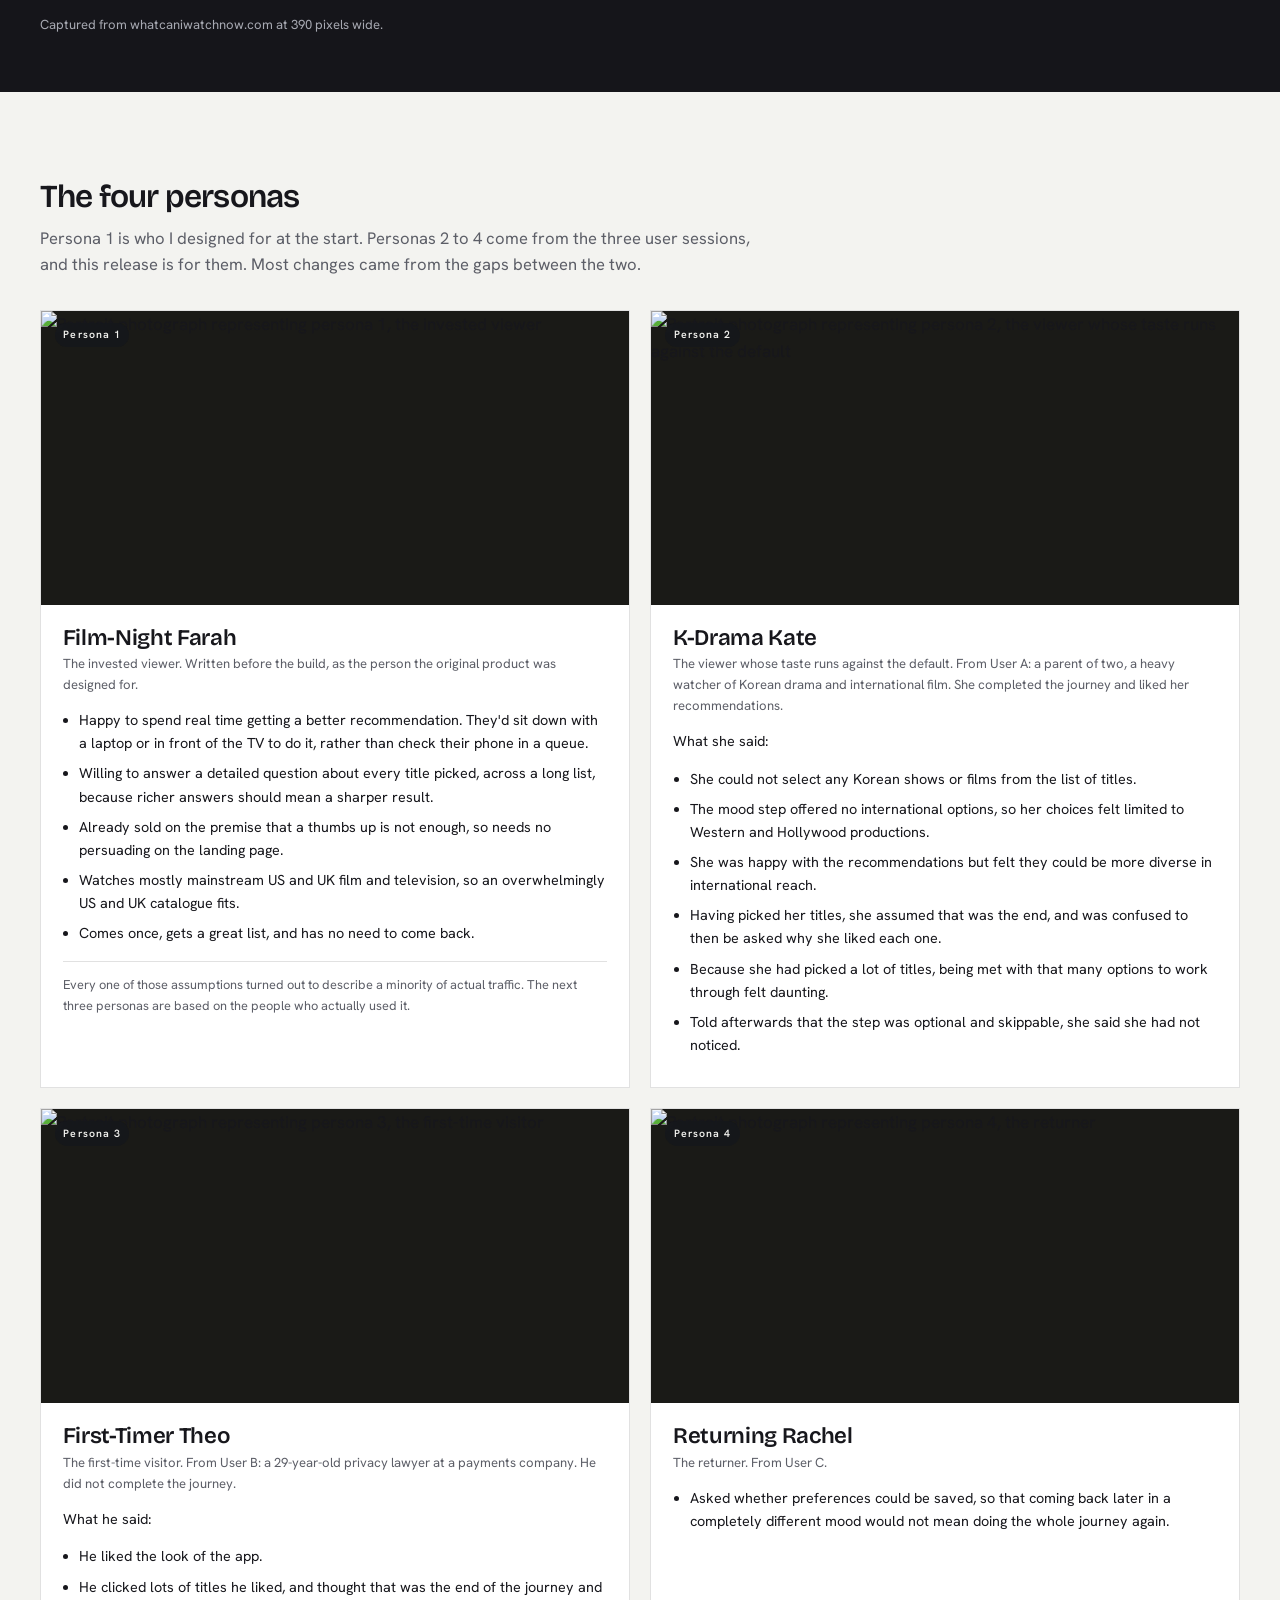
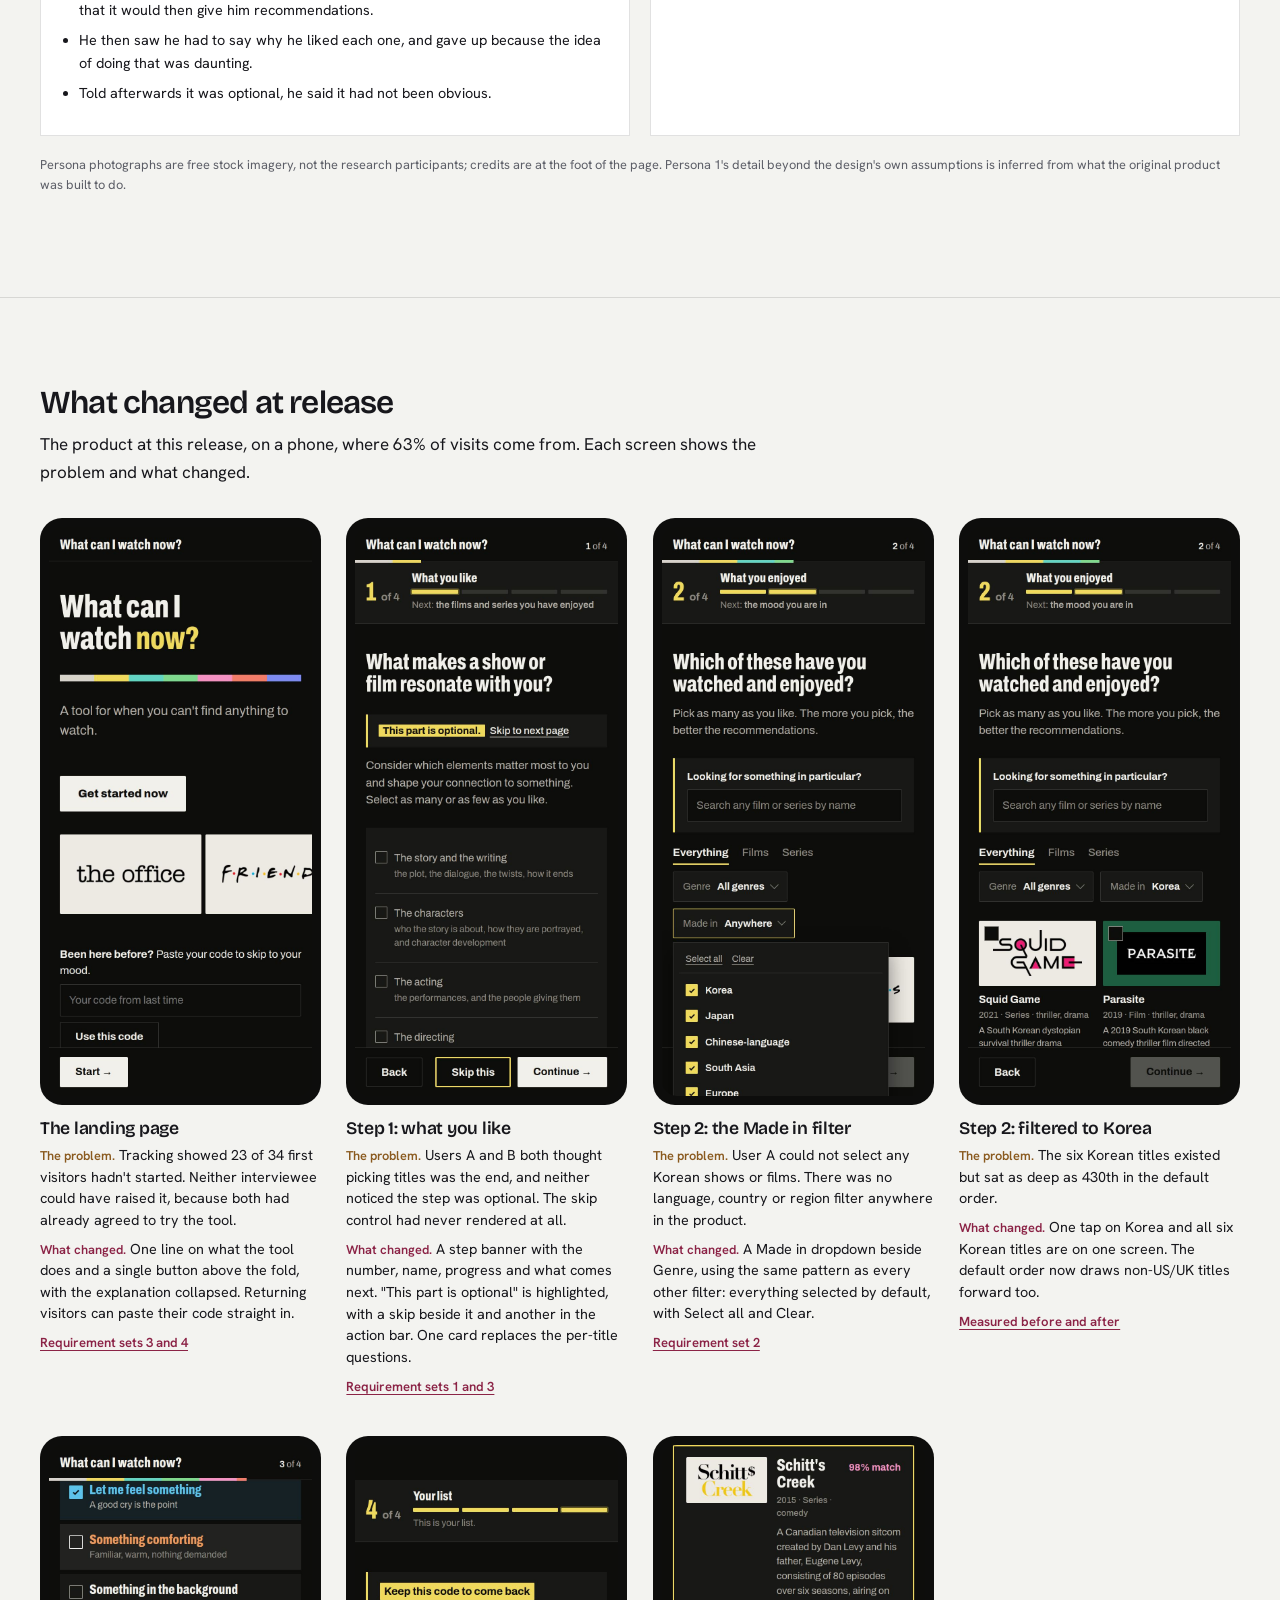
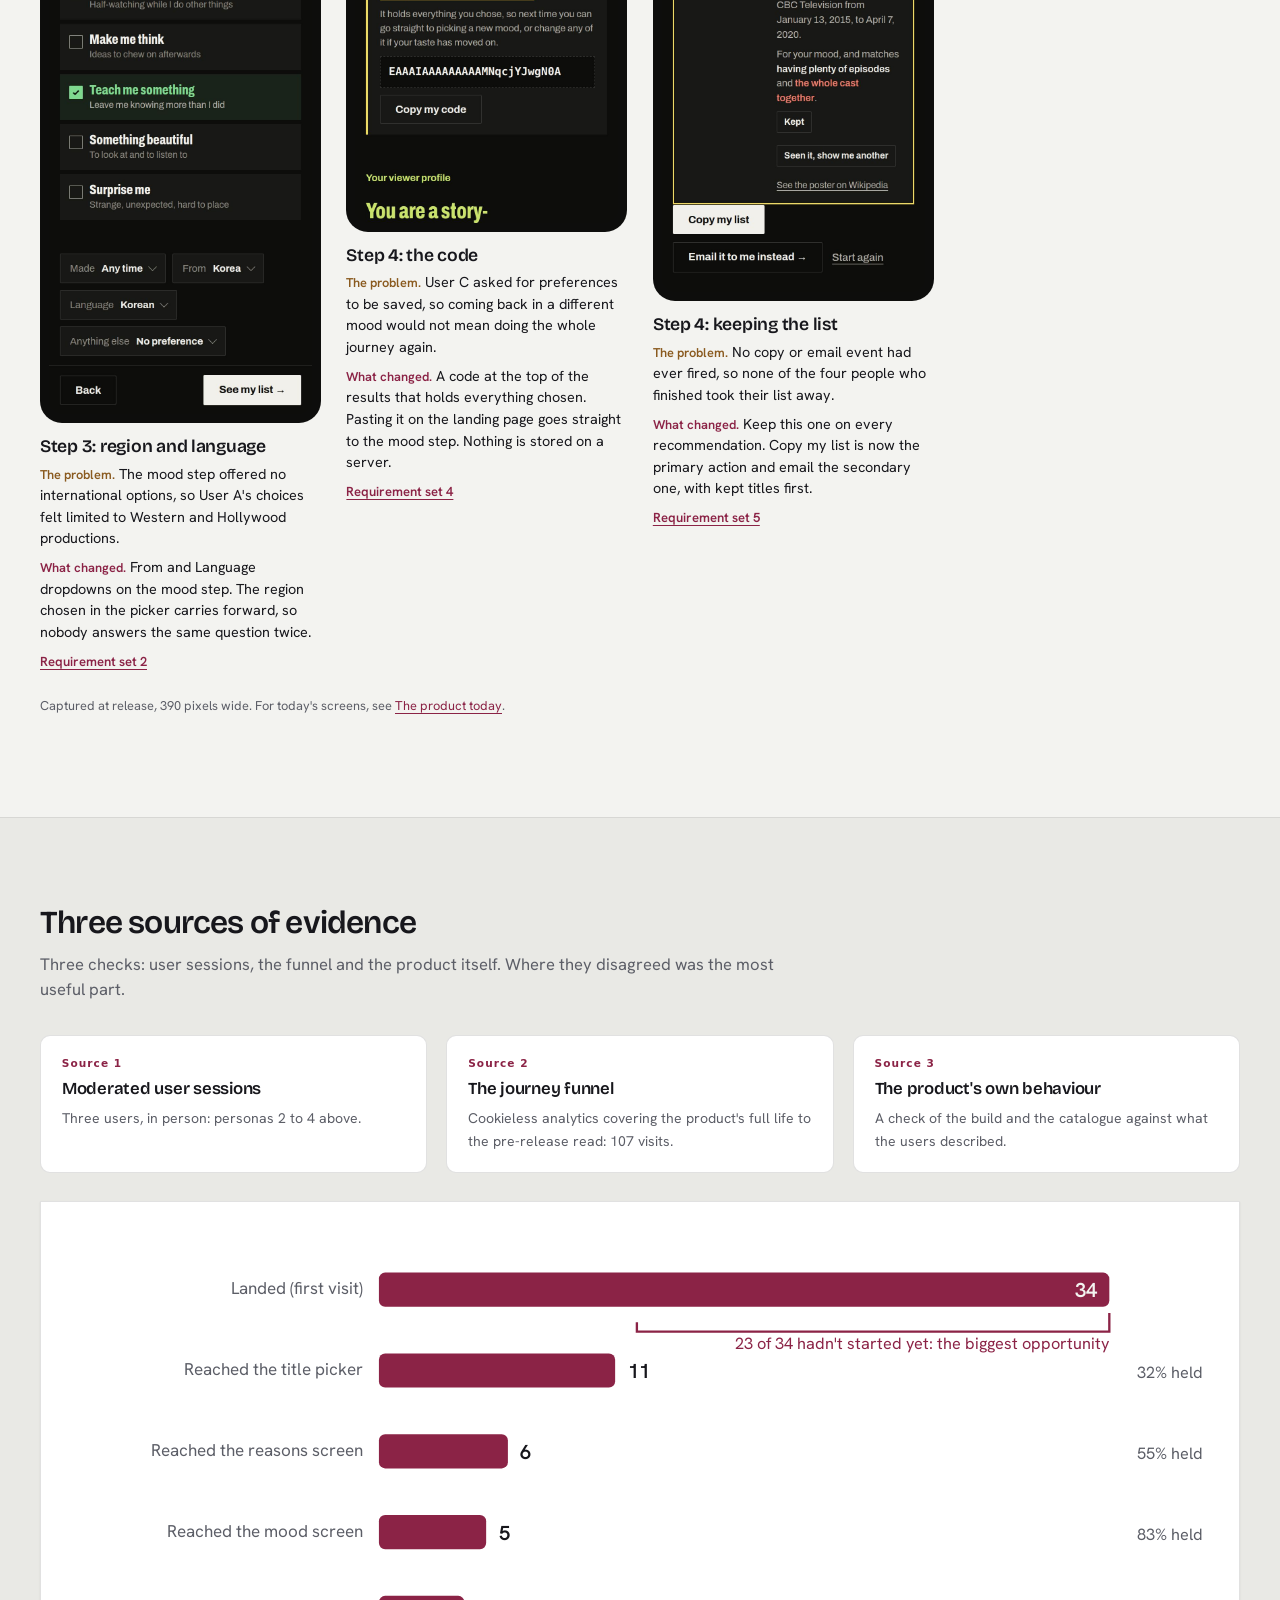
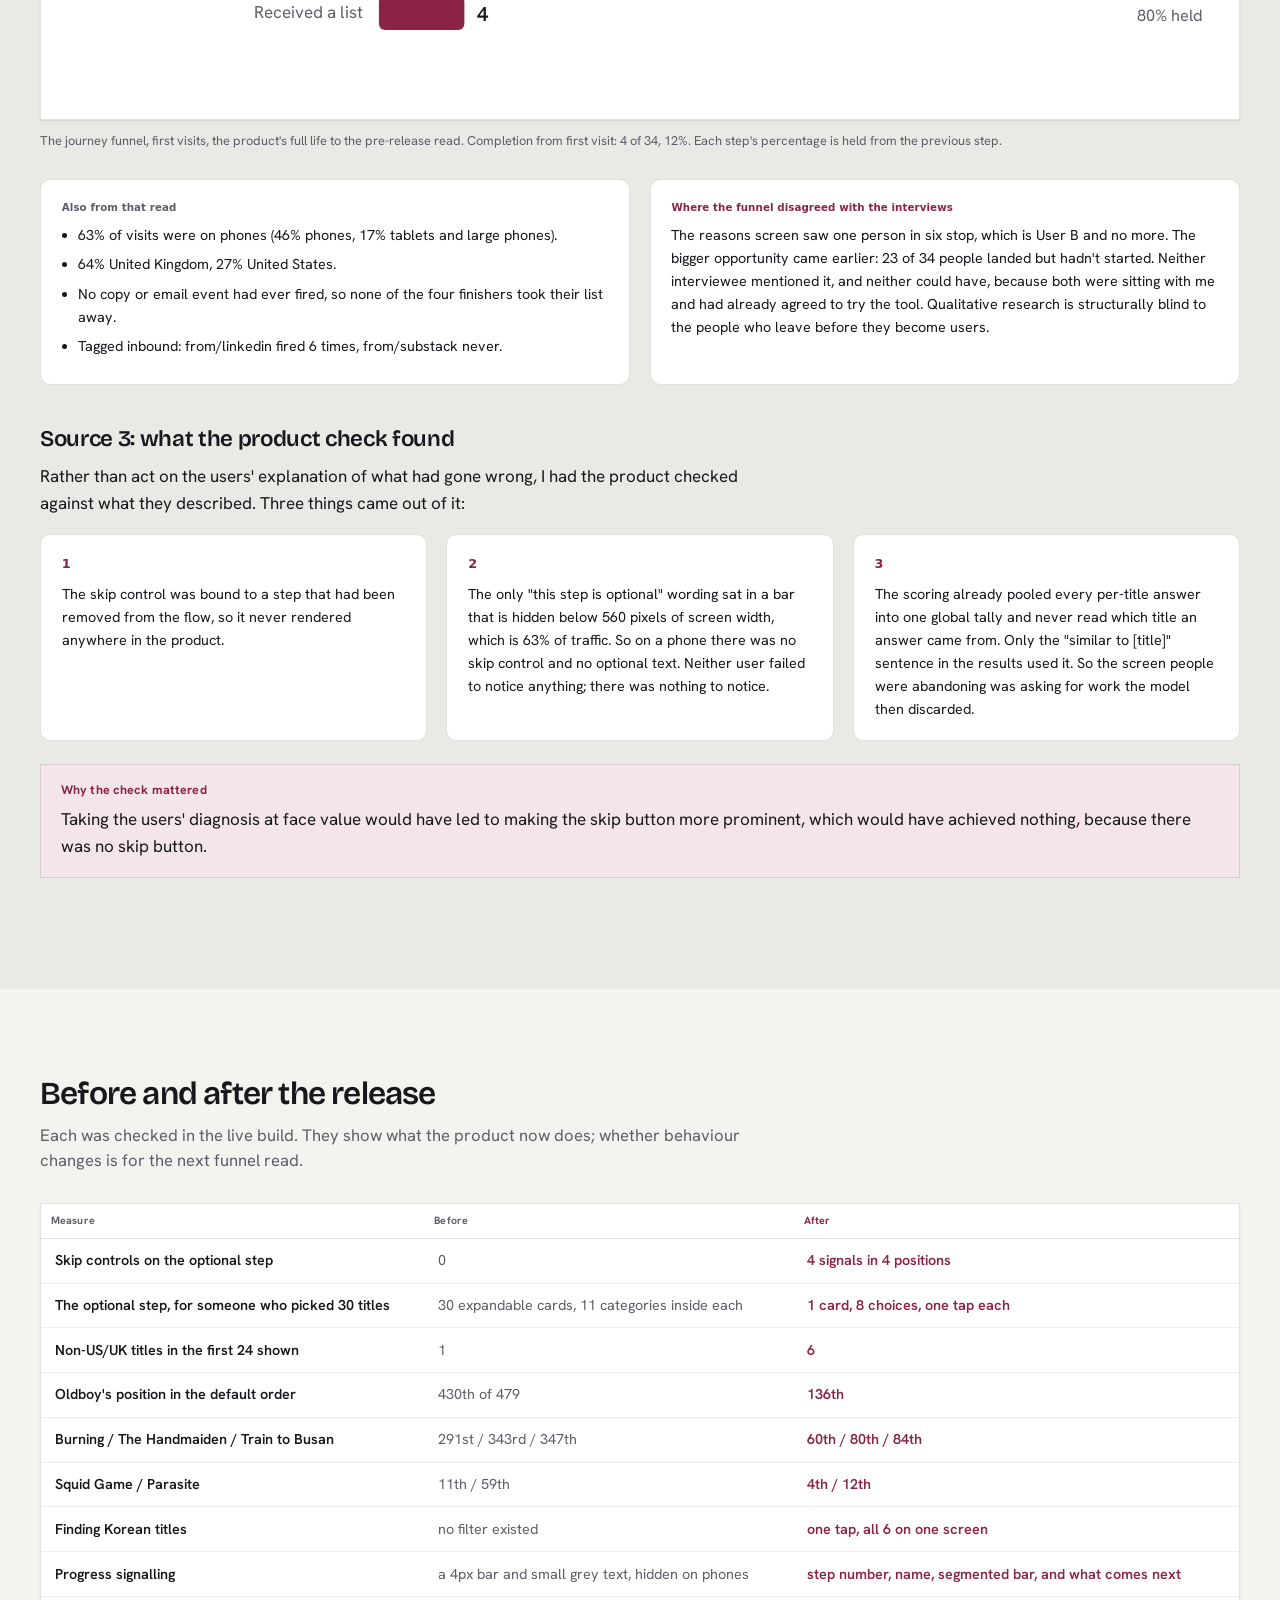
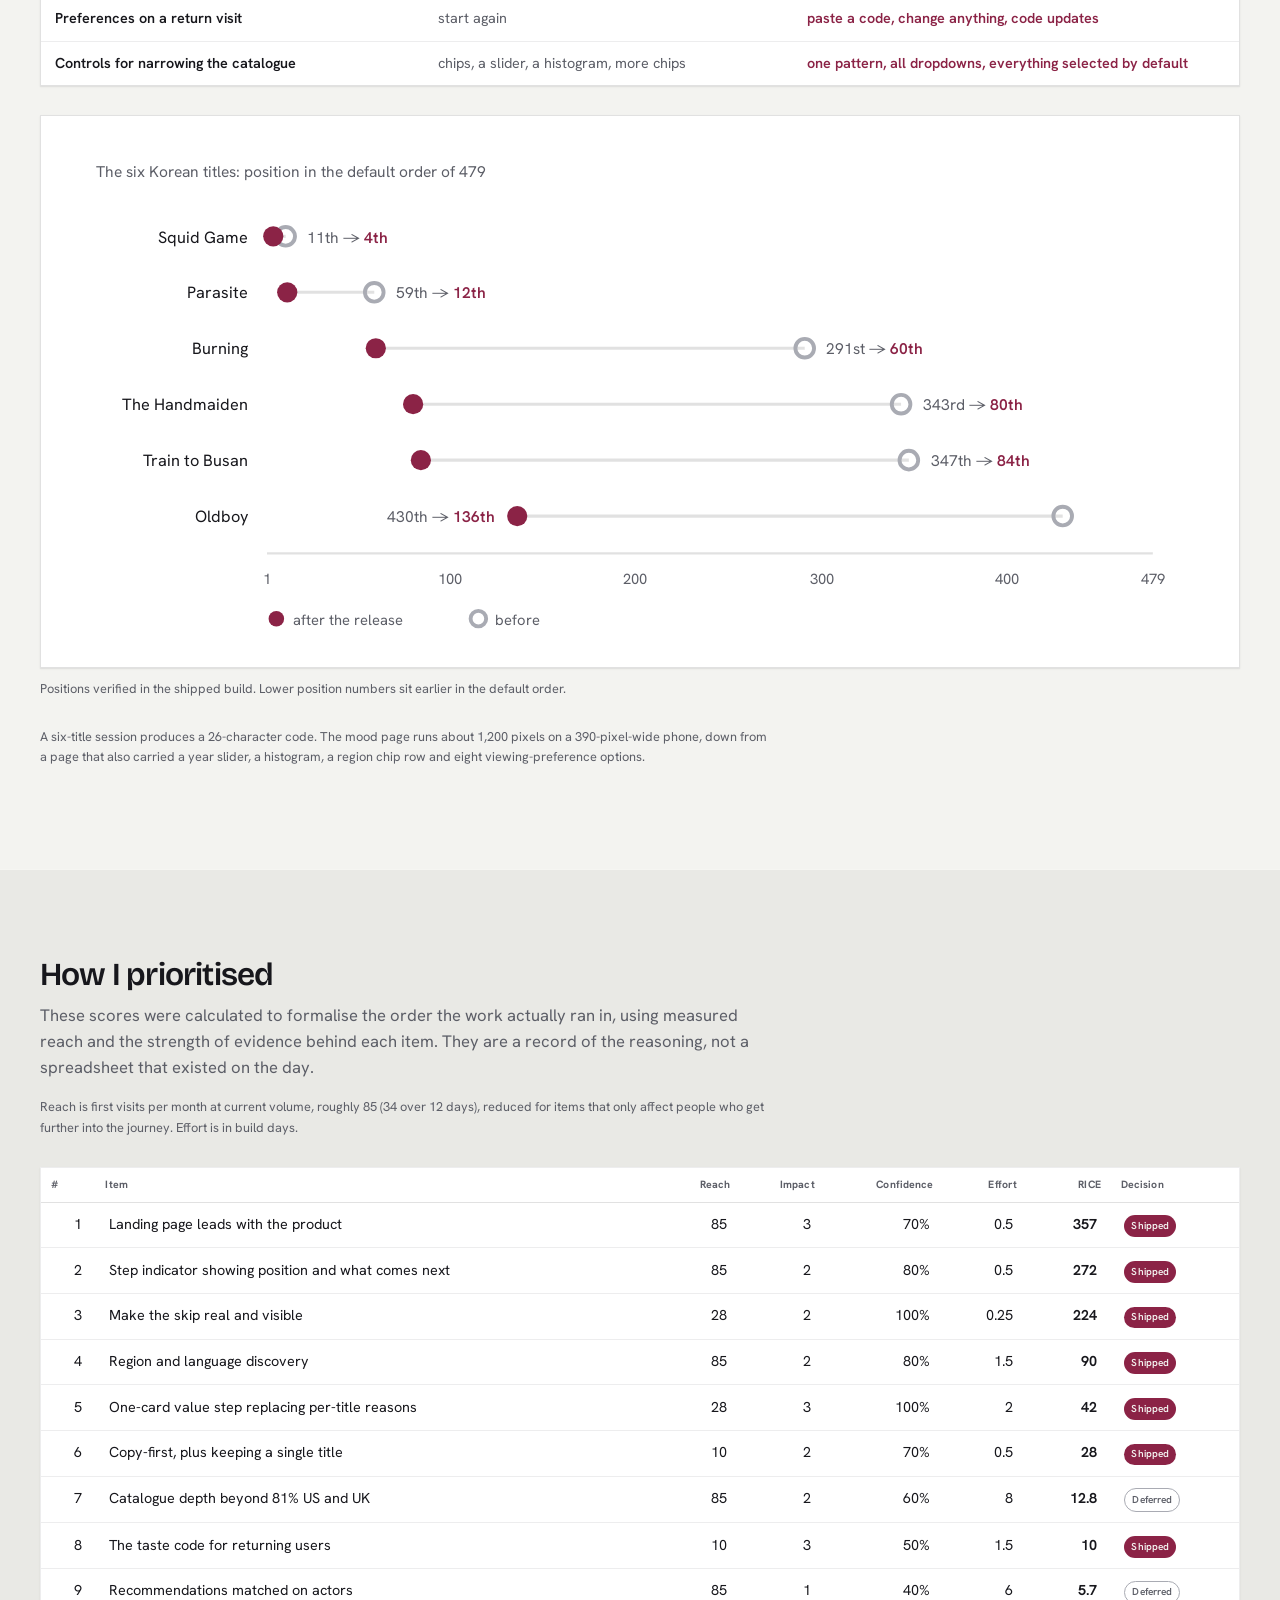
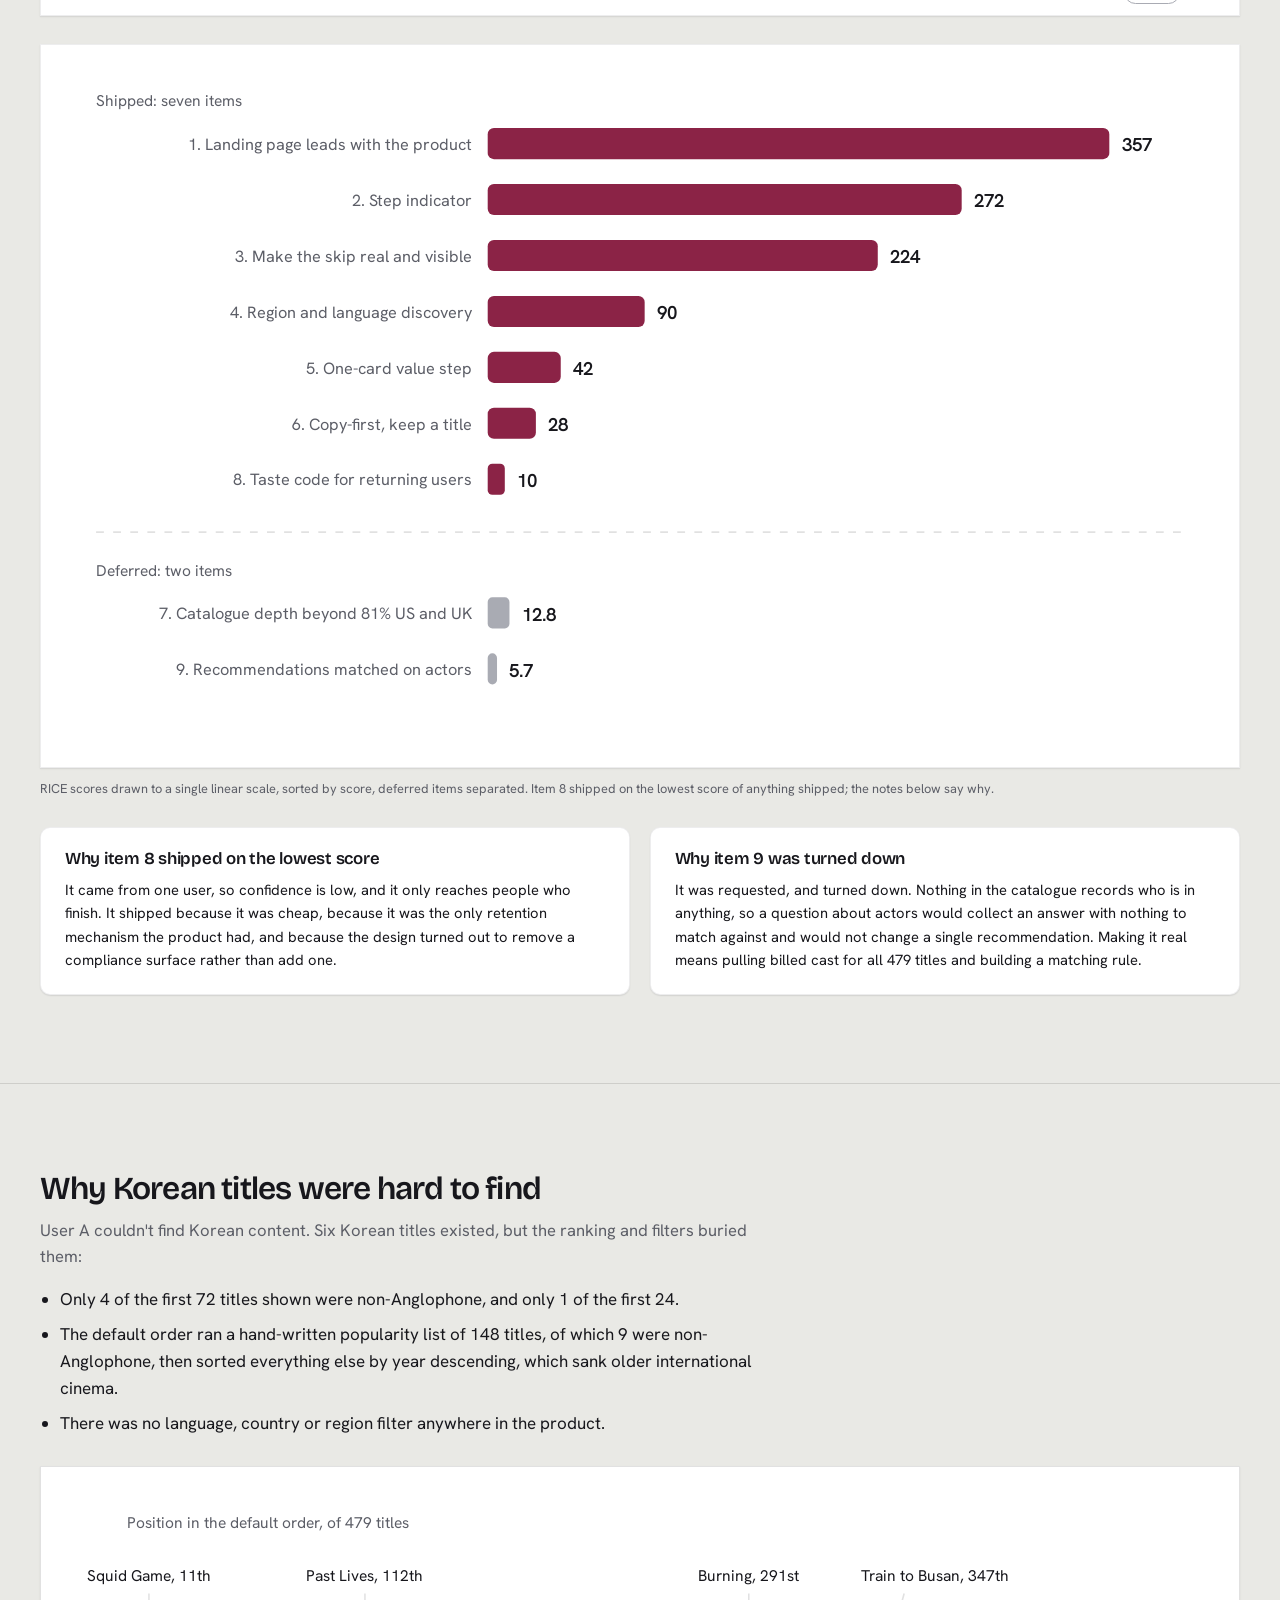
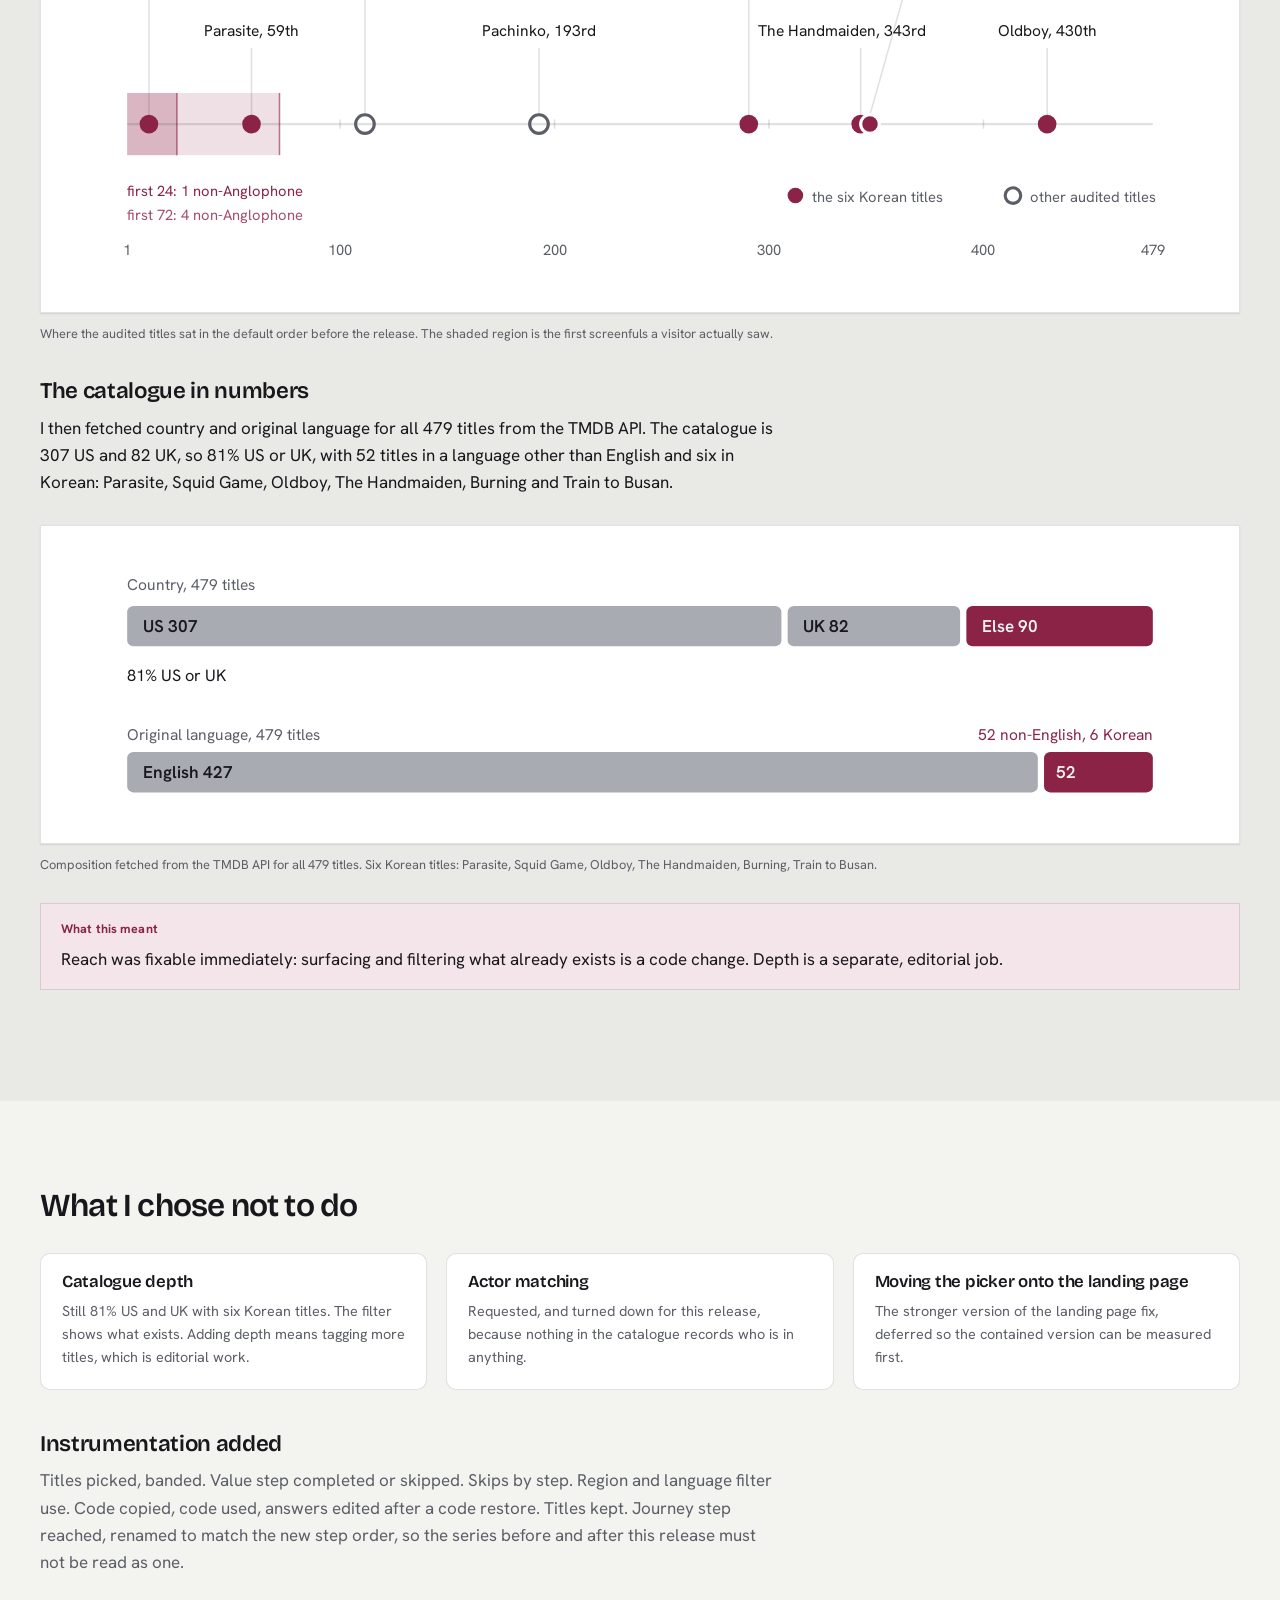
==== commit 214ab6d7: "Remove accent bars from callouts and cards" ====
--- a/portfolio/what-can-i-watch-now.html
+++ b/portfolio/what-can-i-watch-now.html
@@ -9,9 +9,9 @@
 <link rel="preconnect" href="https://fonts.googleapis.com">
 <link rel="preconnect" href="https://fonts.gstatic.com" crossorigin>
 <link href="https://fonts.googleapis.com/css2?family=Bricolage+Grotesque:opsz,wght@12..96,400..700&family=Hanken+Grotesk:ital,wght@0,300..700;1,300..700&display=swap" rel="stylesheet">
-<link rel="stylesheet" href="site.css?v=20261123f">
-<link rel="stylesheet" href="redesign.css?v=20261123f">
-<link rel="stylesheet" href="refinement.css?v=20261123f">
+<link rel="stylesheet" href="site.css?v=20261123g">
+<link rel="stylesheet" href="redesign.css?v=20261123g">
+<link rel="stylesheet" href="refinement.css?v=20261123g">
 </head>
 <body class="case-page-v2">
 <a class="skip-link" href="#main">Skip to content</a>
@@ -1594,6 +1594,6 @@
   }
 })();
 </script>
-<script src="site.js?v=20261123f"></script>
+<script src="site.js?v=20261123g"></script>
 </body>
 </html>
--- a/portfolio/refinement.css
+++ b/portfolio/refinement.css
@@ -346,3 +346,11 @@
 .dash-note{margin-top:1rem}
 @media (max-width:900px){.dash-kpis{grid-template-columns:repeat(2,minmax(0,1fr))}.dash-kpi{border-bottom:1px solid var(--line)}.dash-kpi:nth-child(2n){border-right:0}.dash-kpi:last-child{grid-column:1 / -1}.dash-grid{grid-template-columns:1fr}}
 @media (max-width:520px){.dbar{grid-template-columns:7.5rem minmax(0,1fr) 2rem;gap:.5rem;font-size:.8rem}}
+
+/* No accent bars on callouts, cards or quotes */
+.callout{border-left:0;border:1px solid var(--line);border-radius:0}
+.caveats .card{border-left:1px solid var(--line-soft);border-radius:0}
+.brief-card-v2,.brief-card-v2:nth-child(n){border-top:0;border:1px solid var(--line)}
+.principle-list li{border-left:0;padding-left:0}
+.rounds{border-left-color:var(--line)}
+blockquote{border-left:0}
